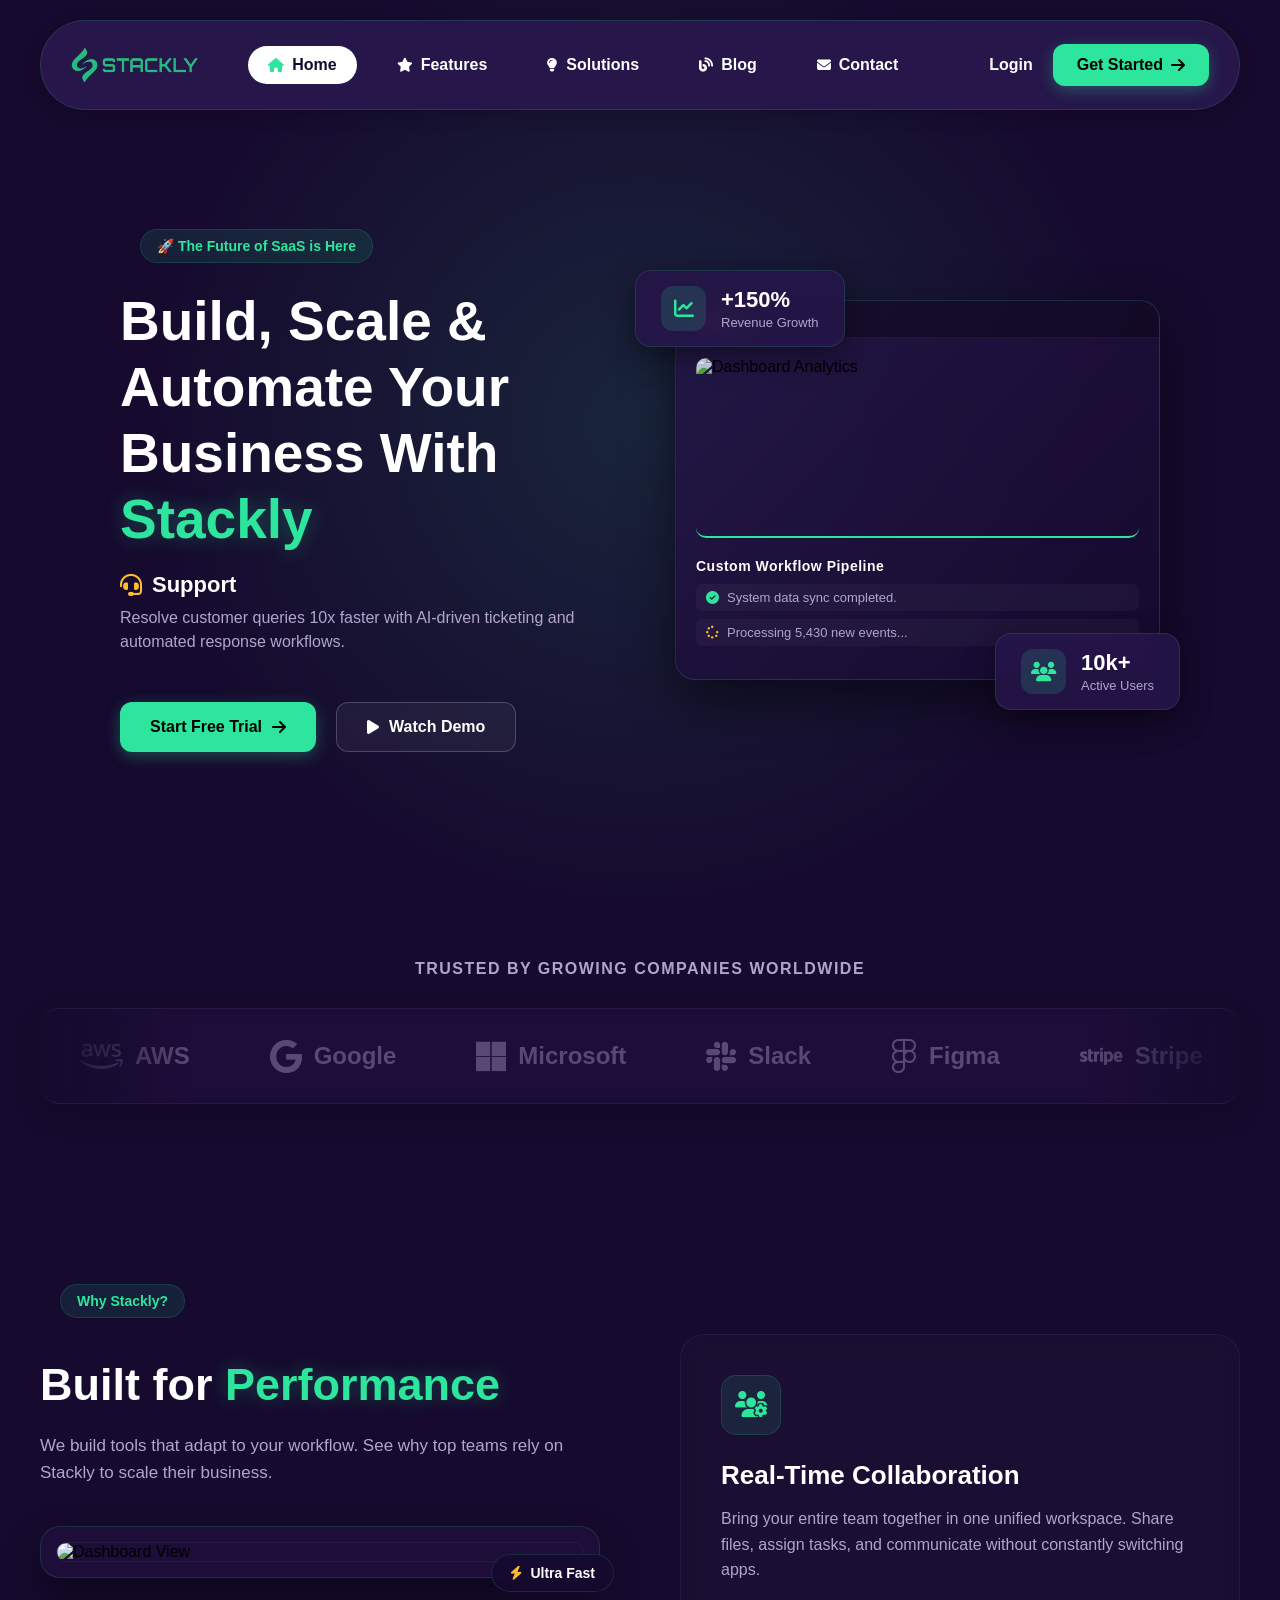
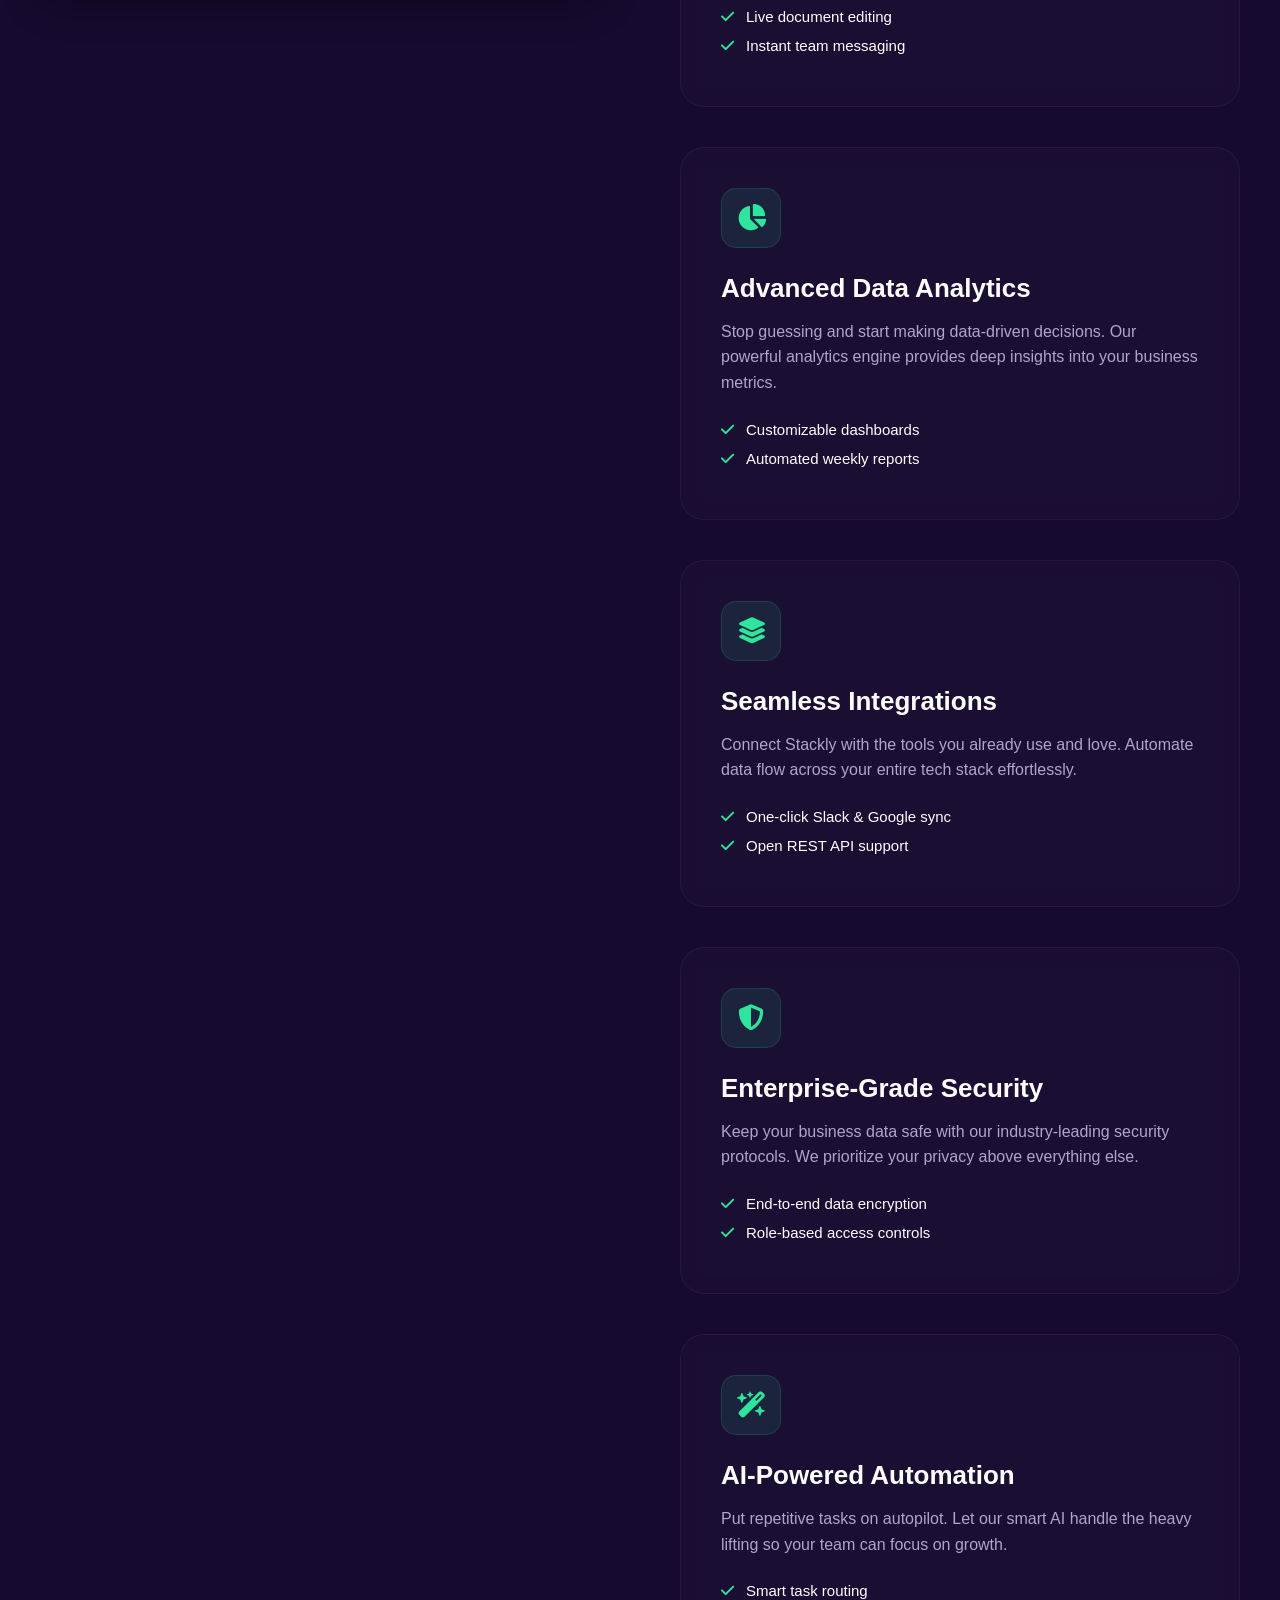
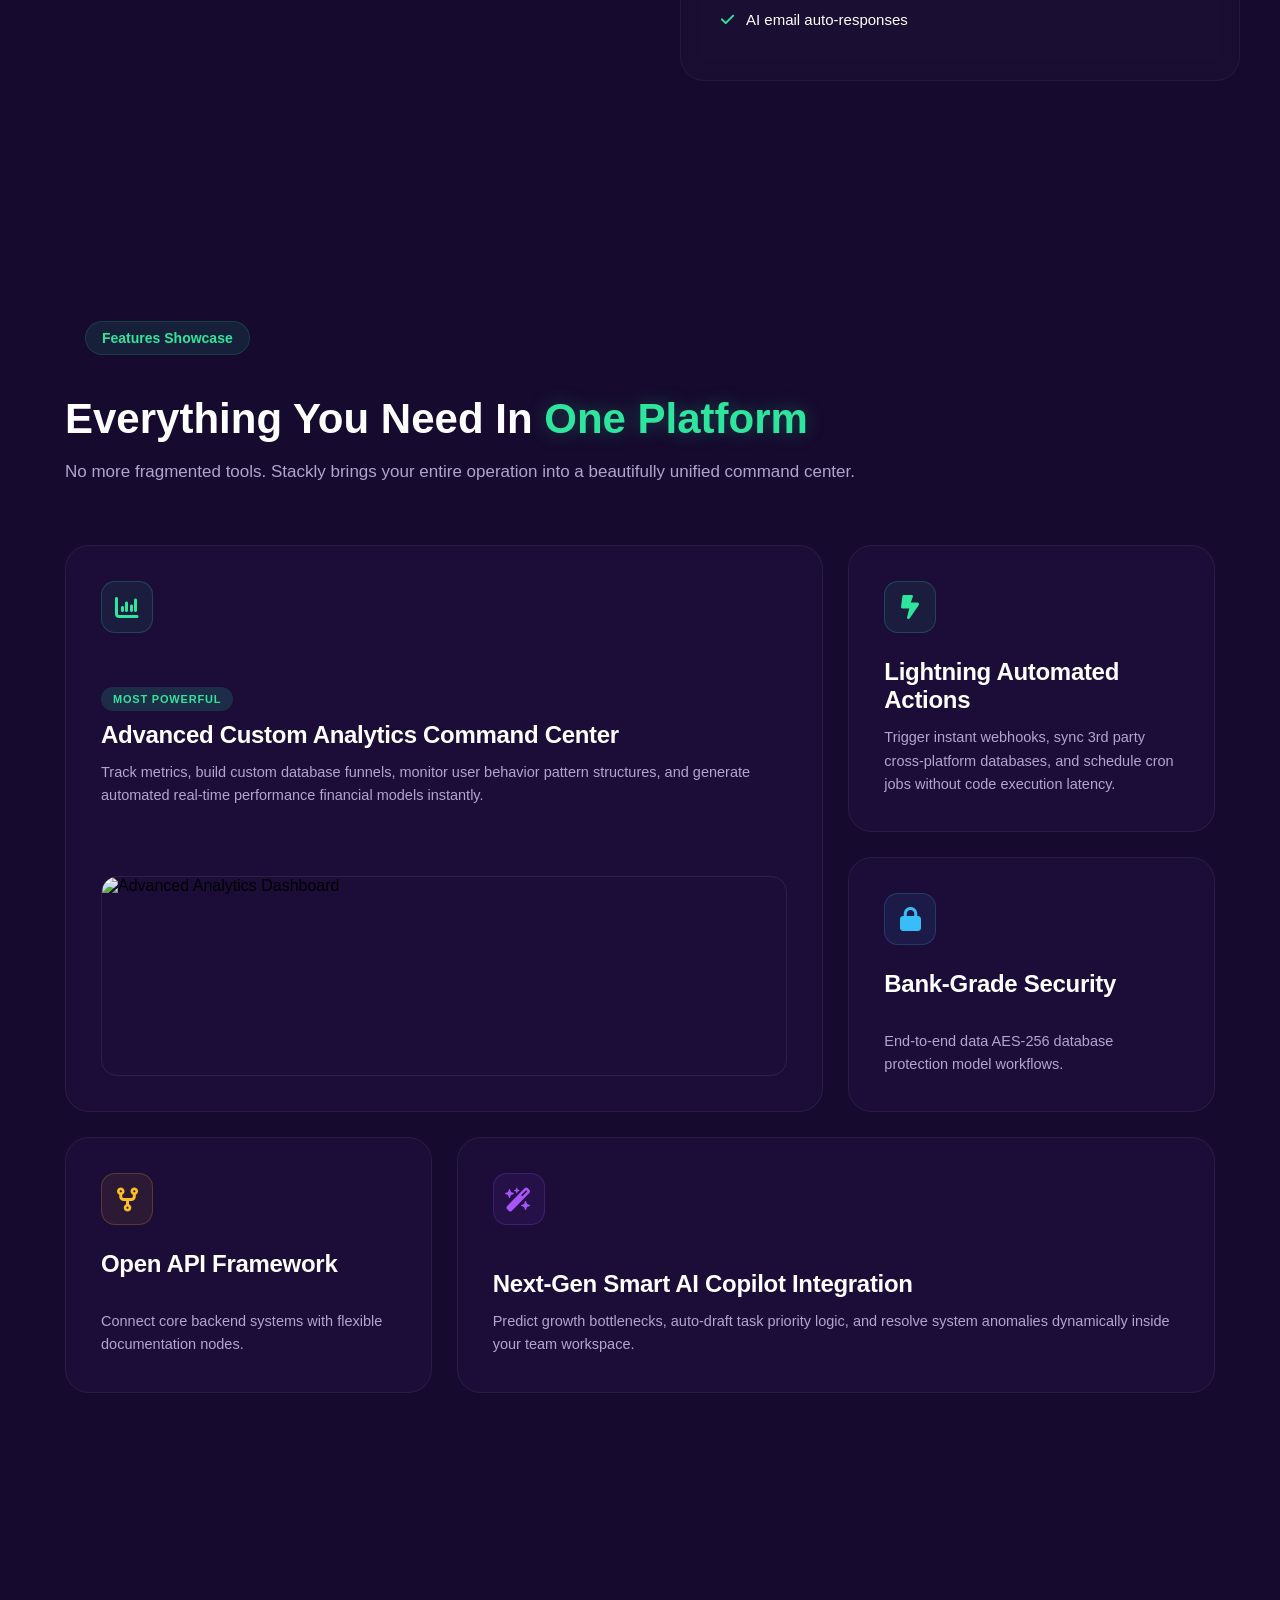
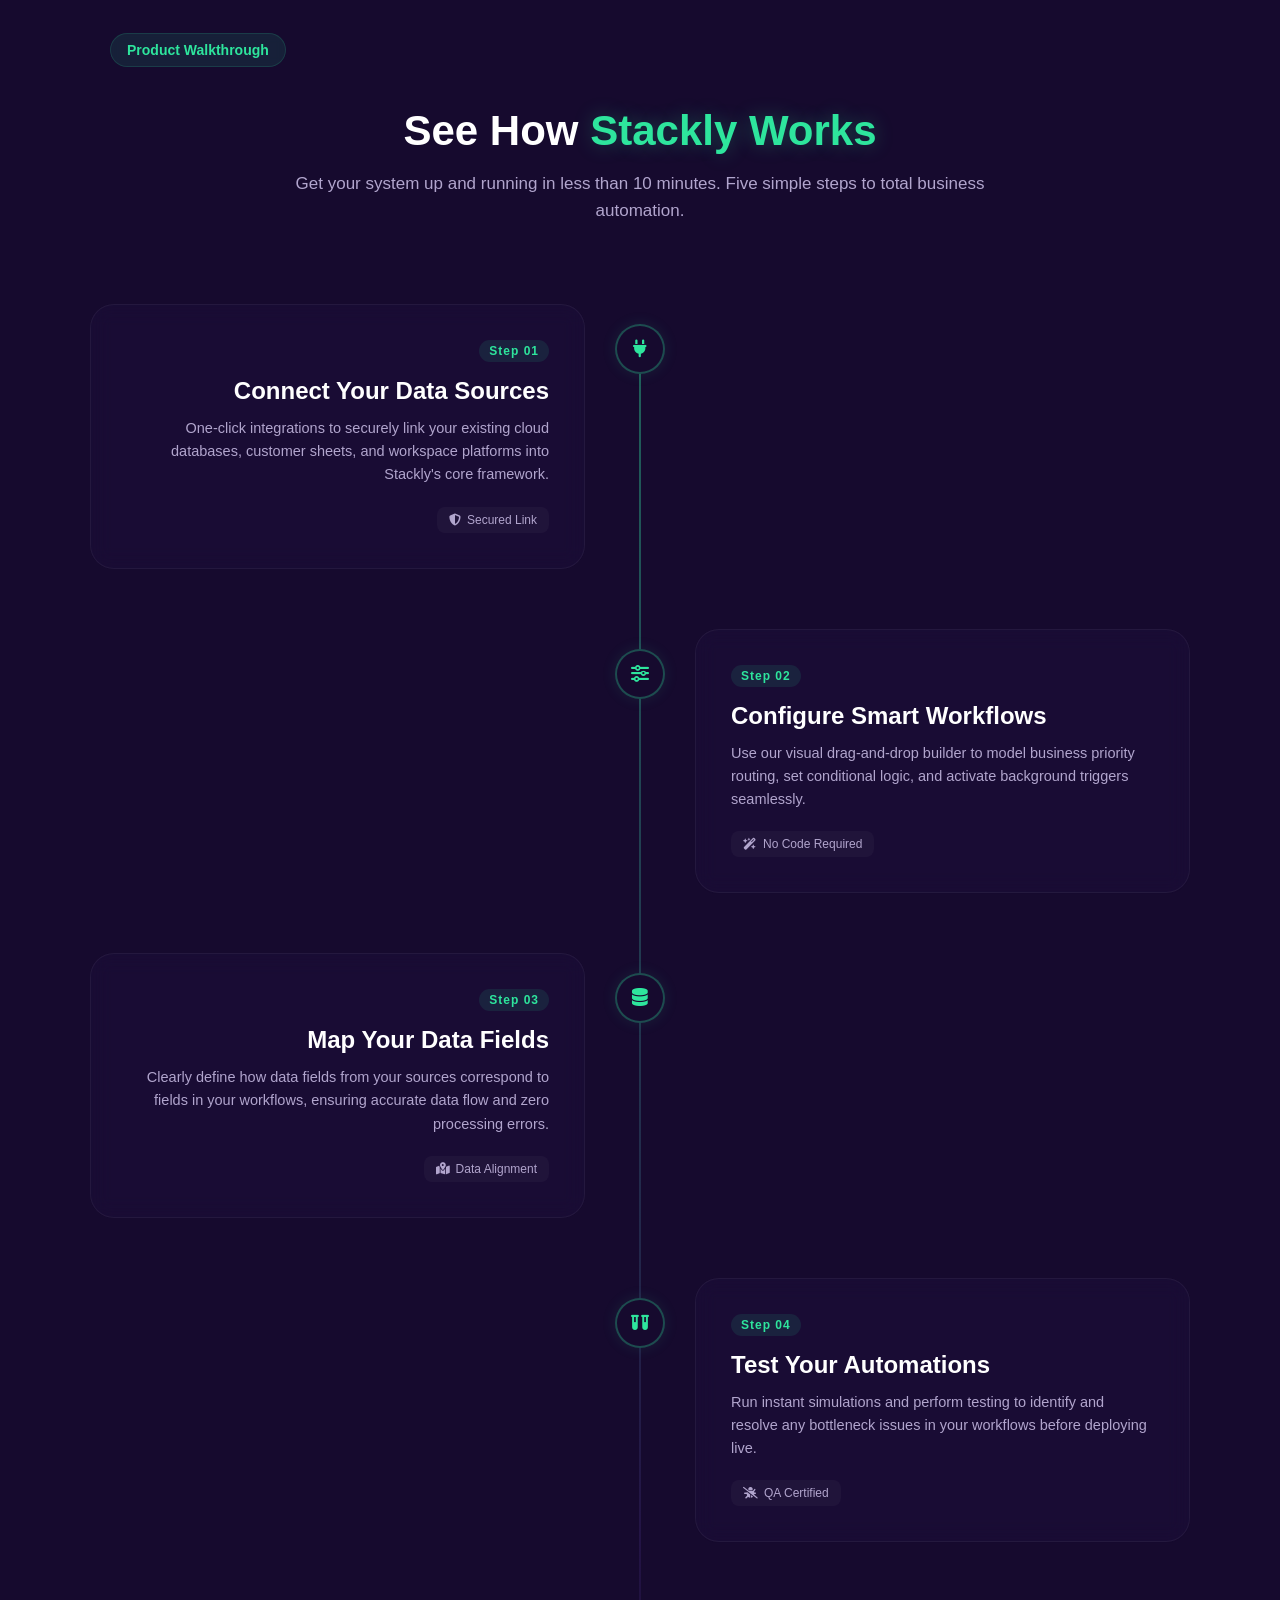
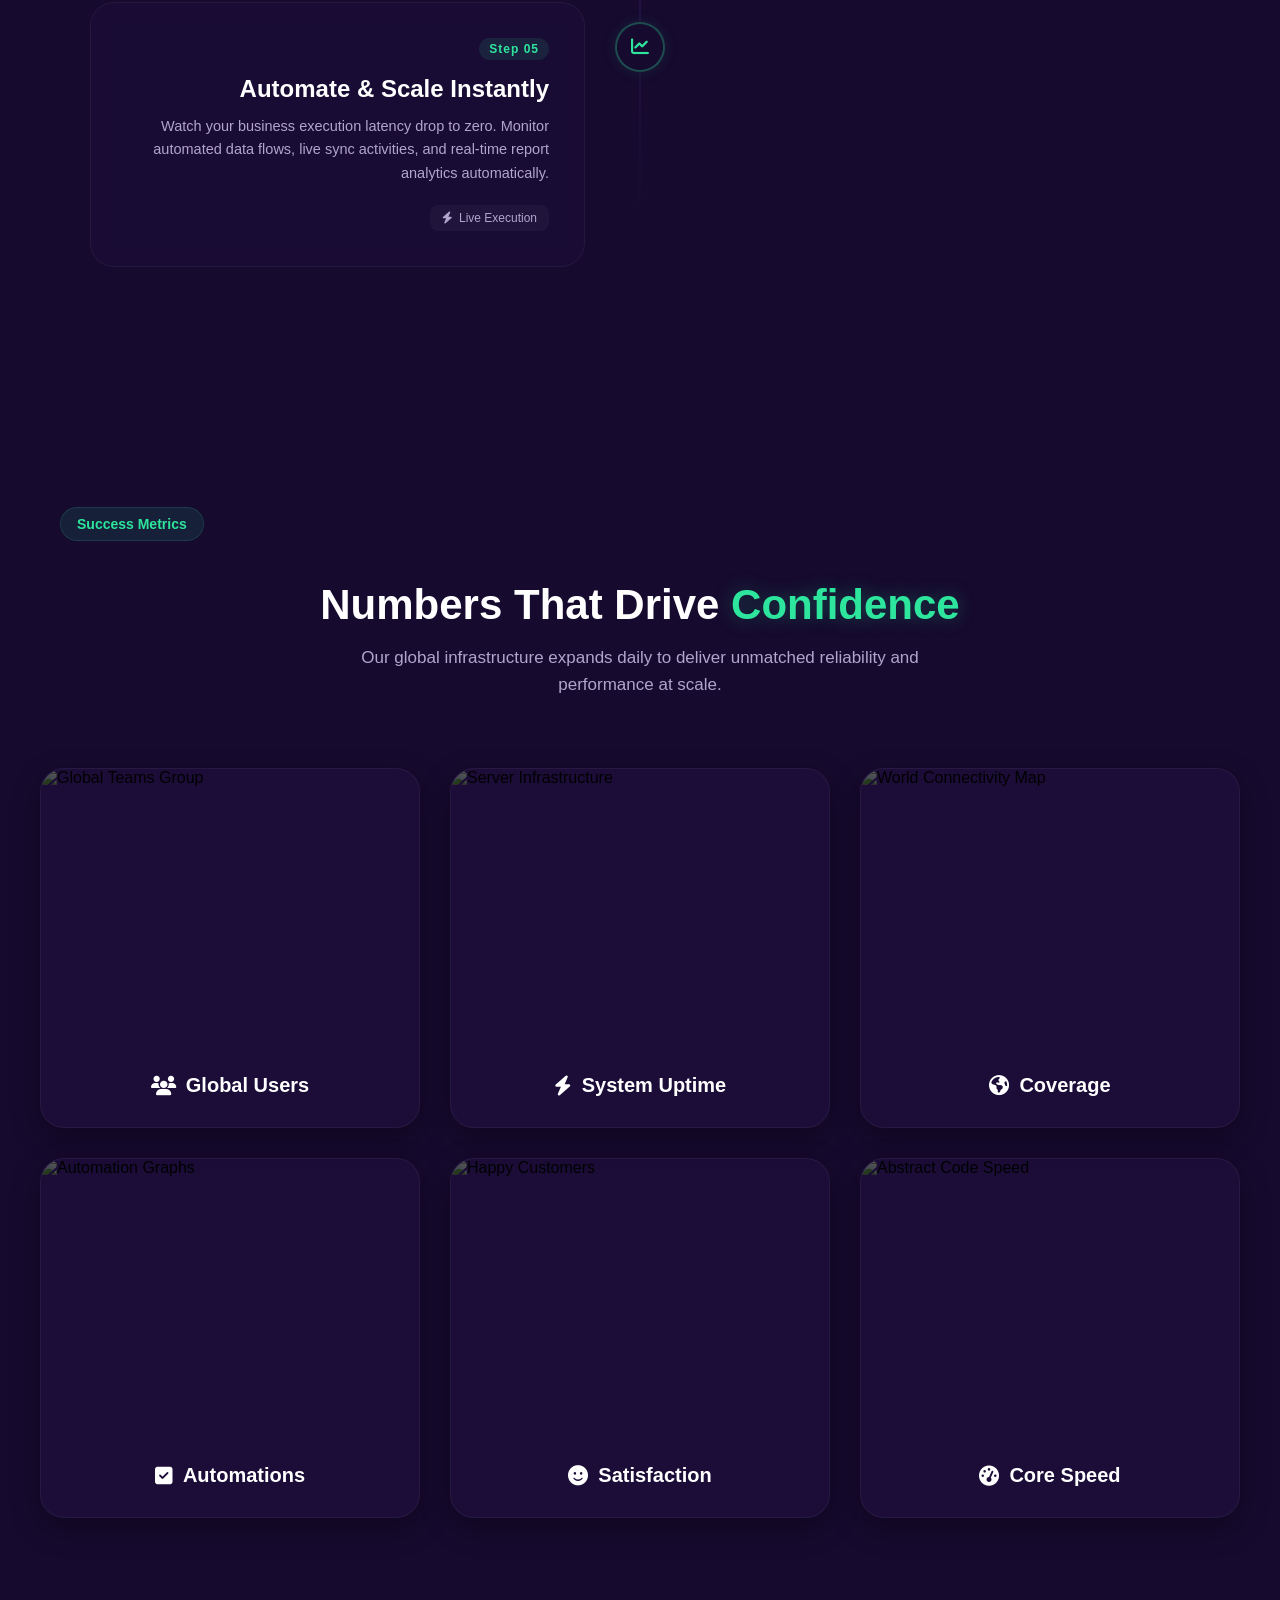
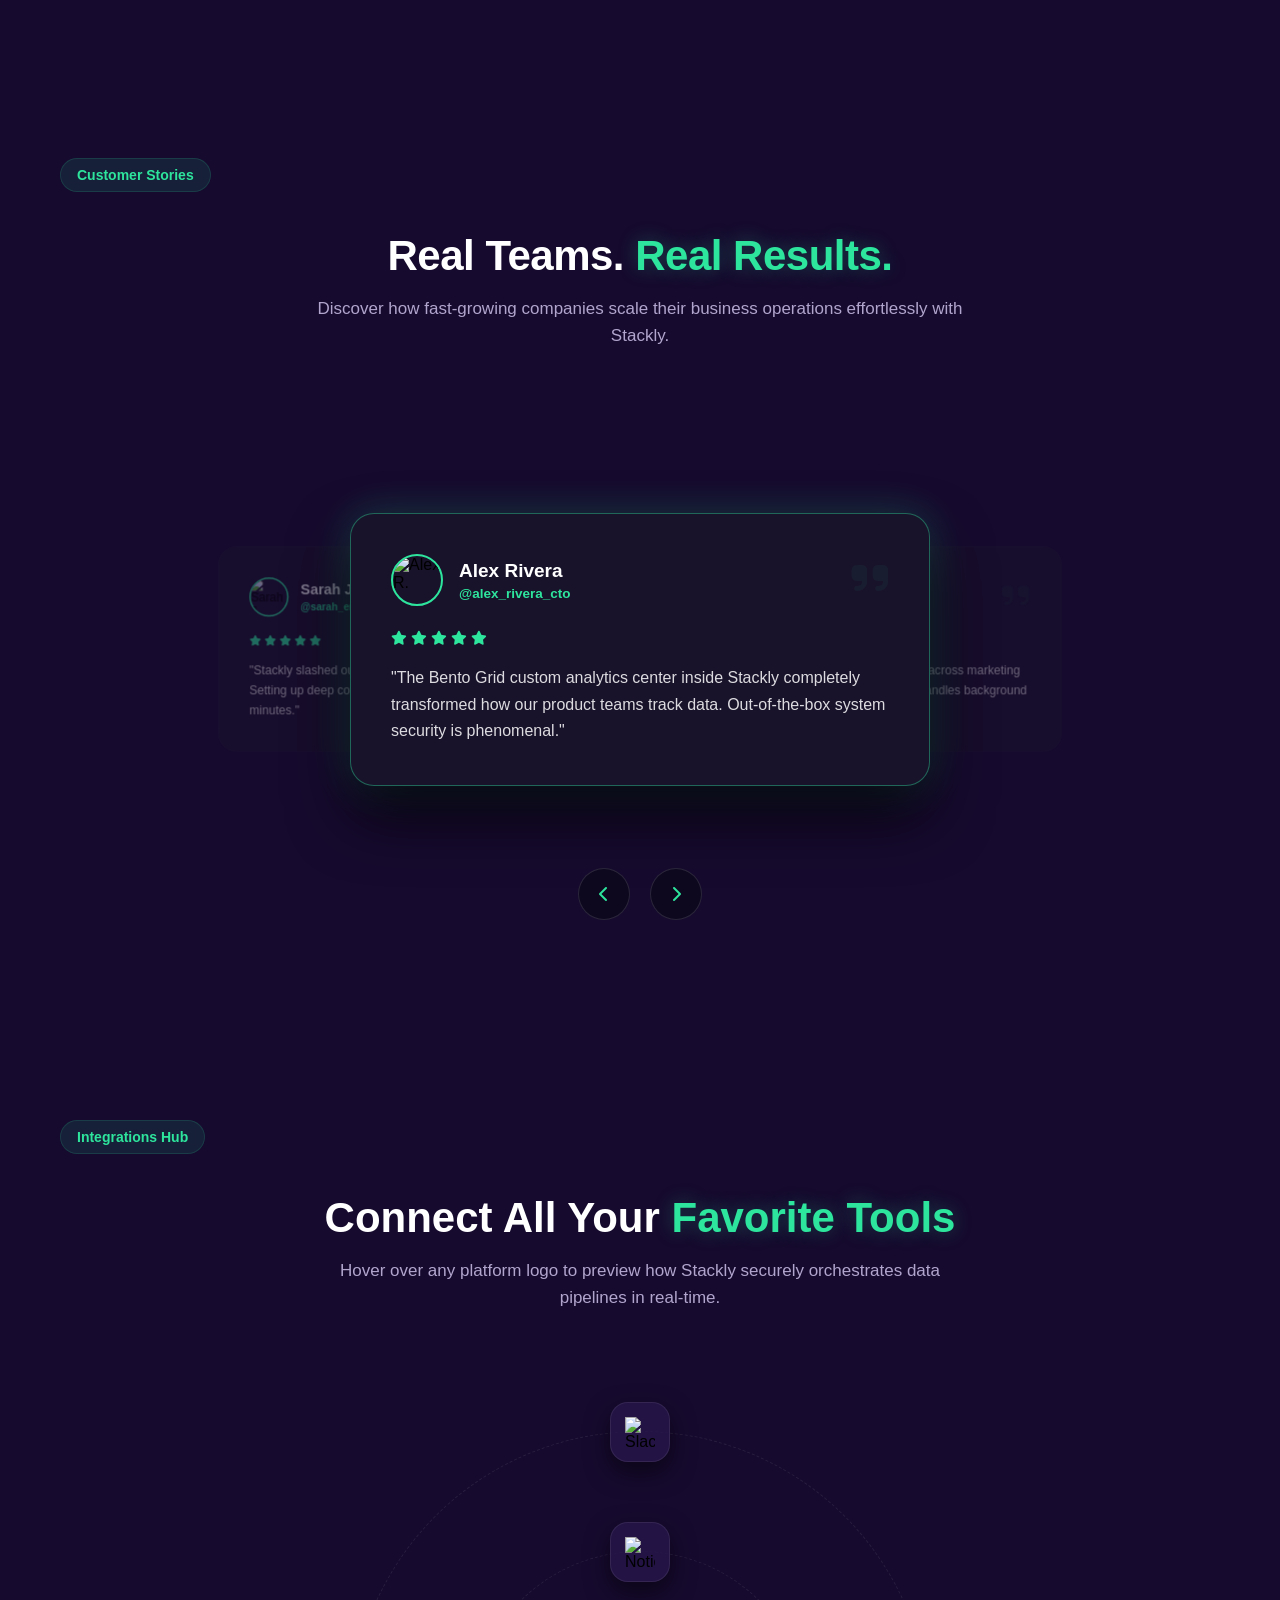
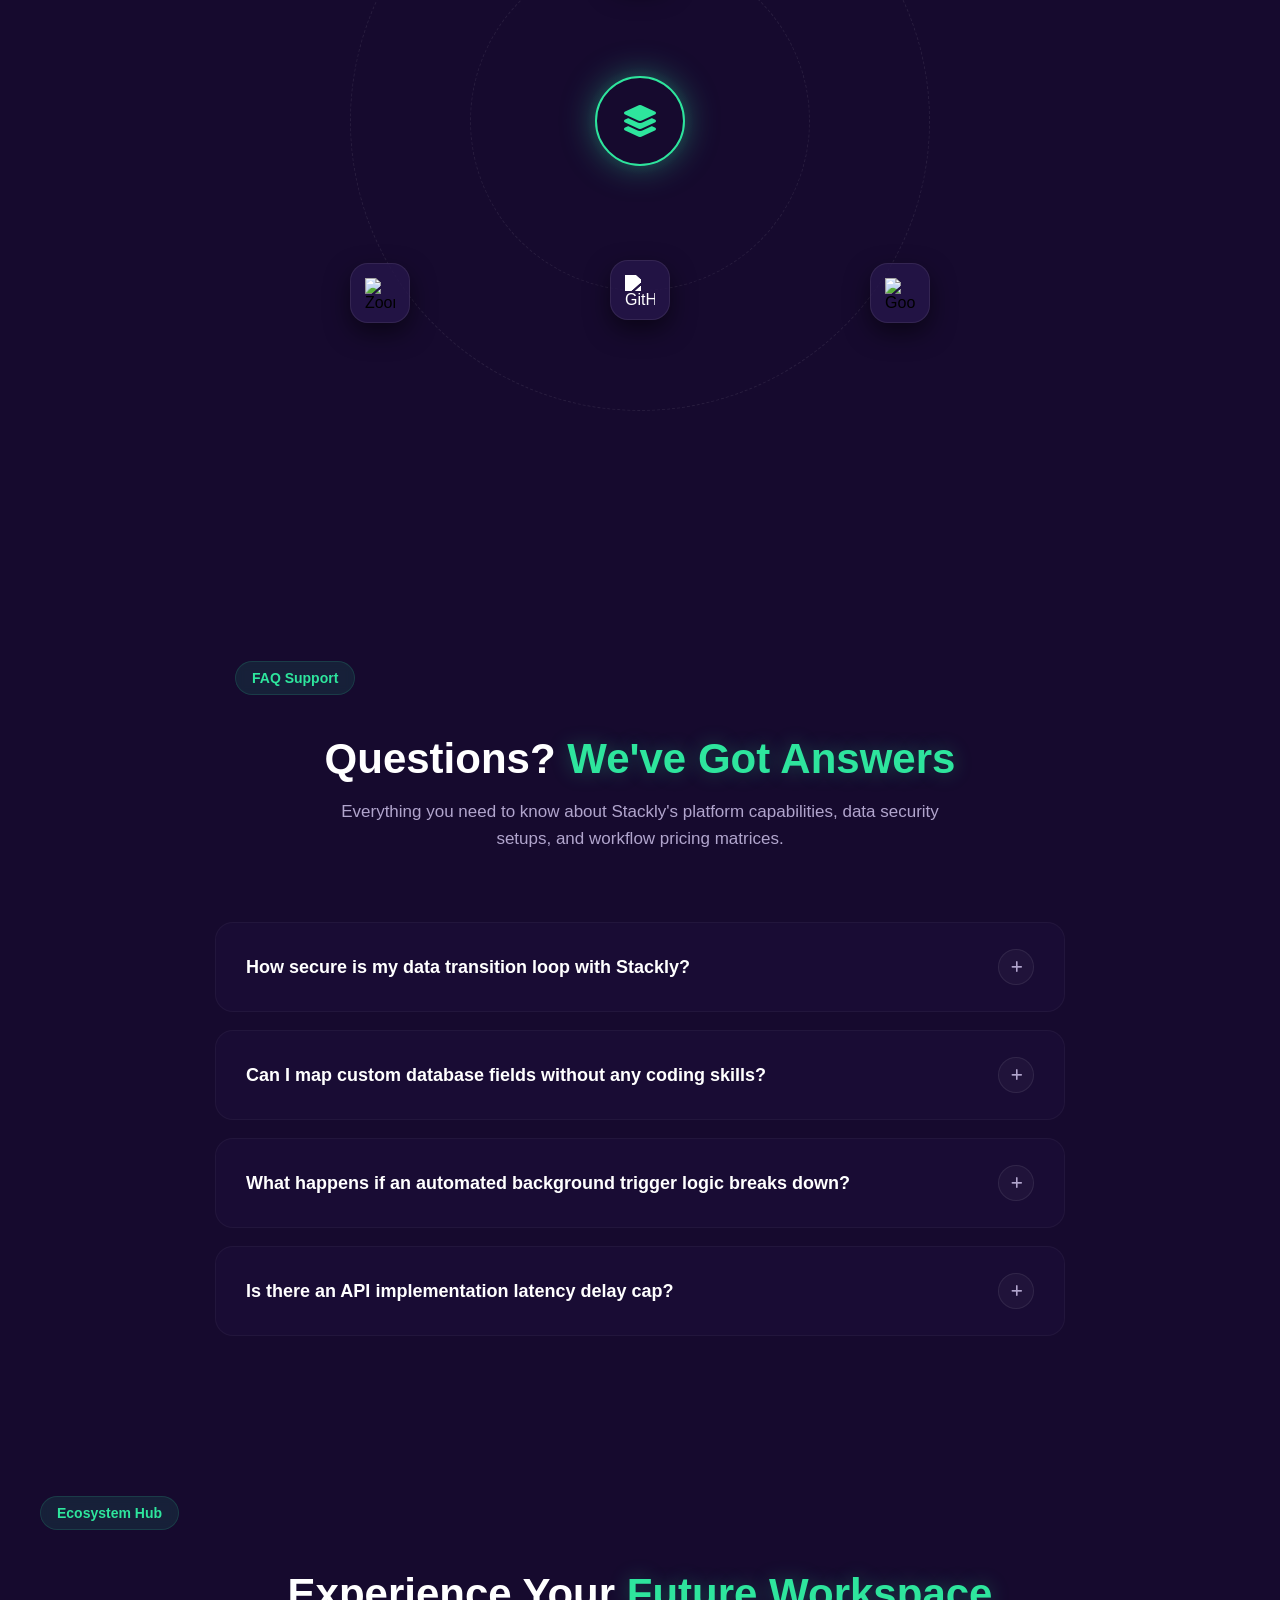
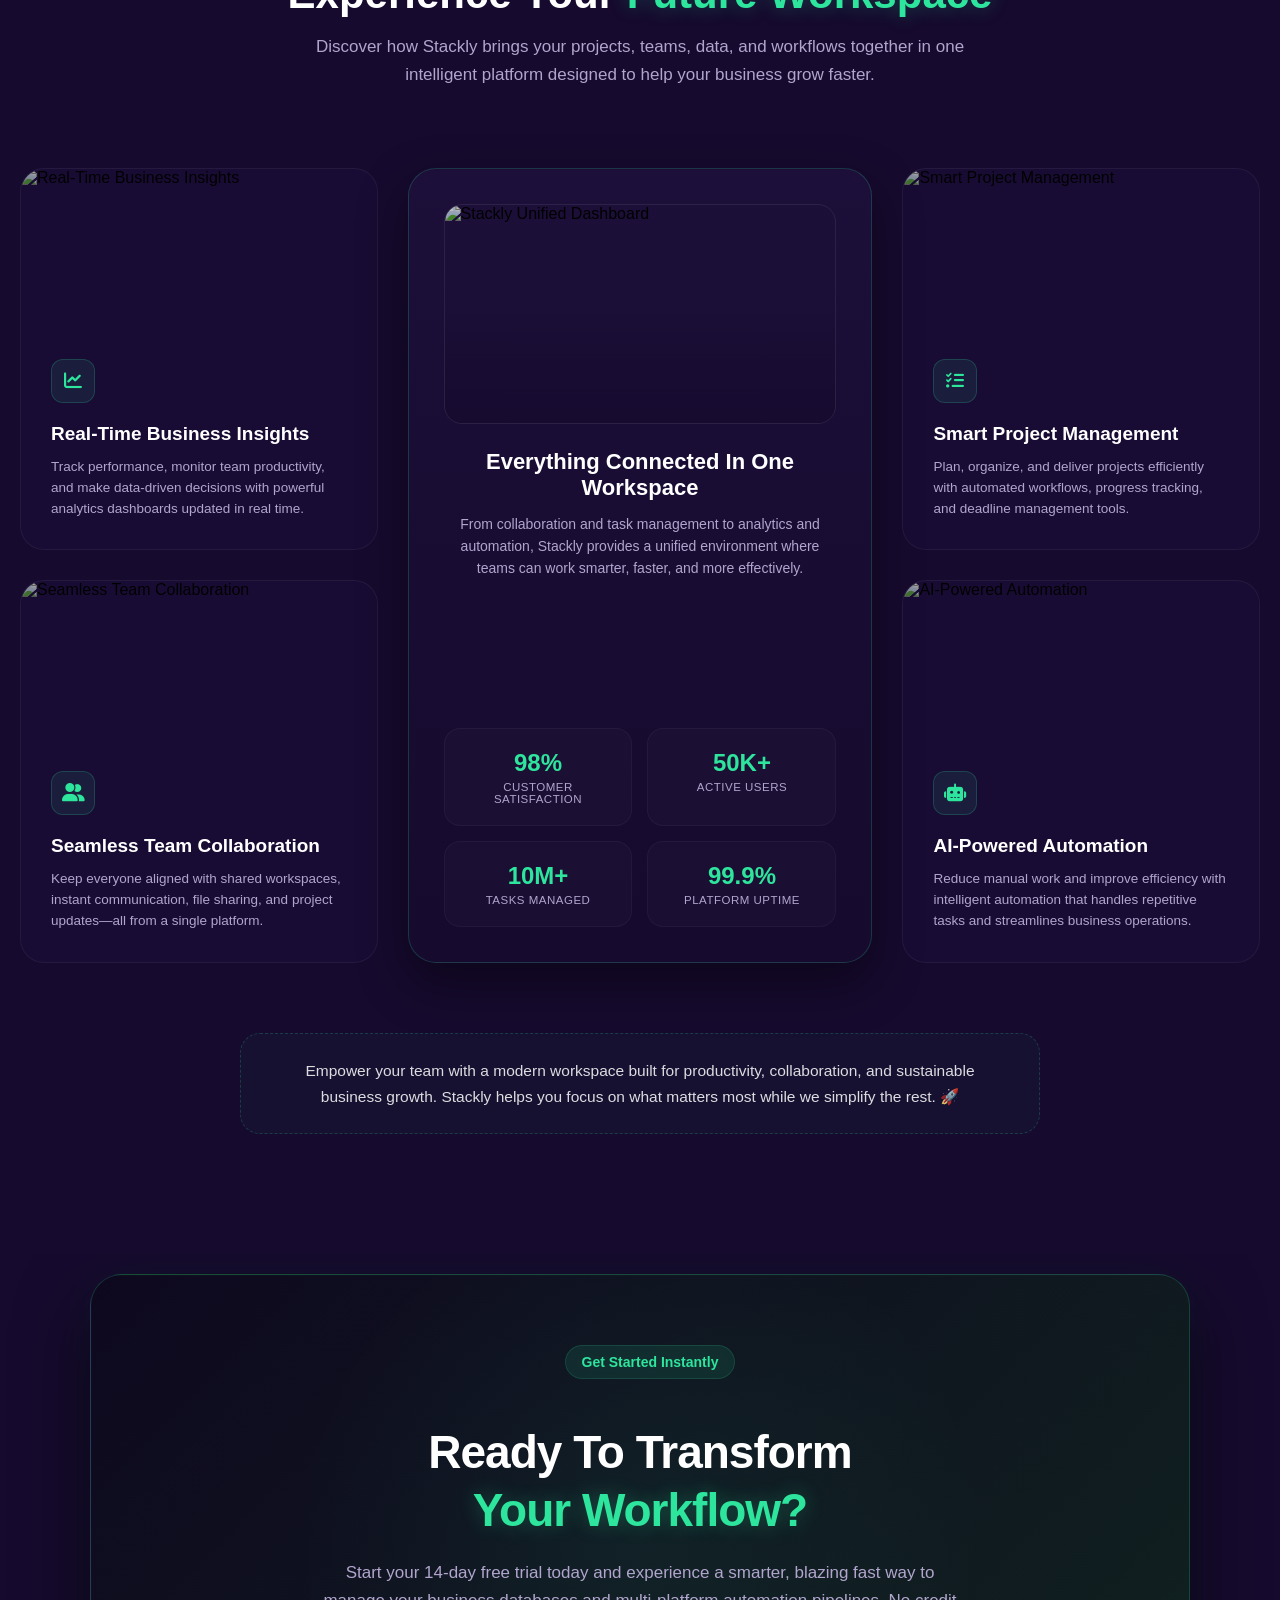
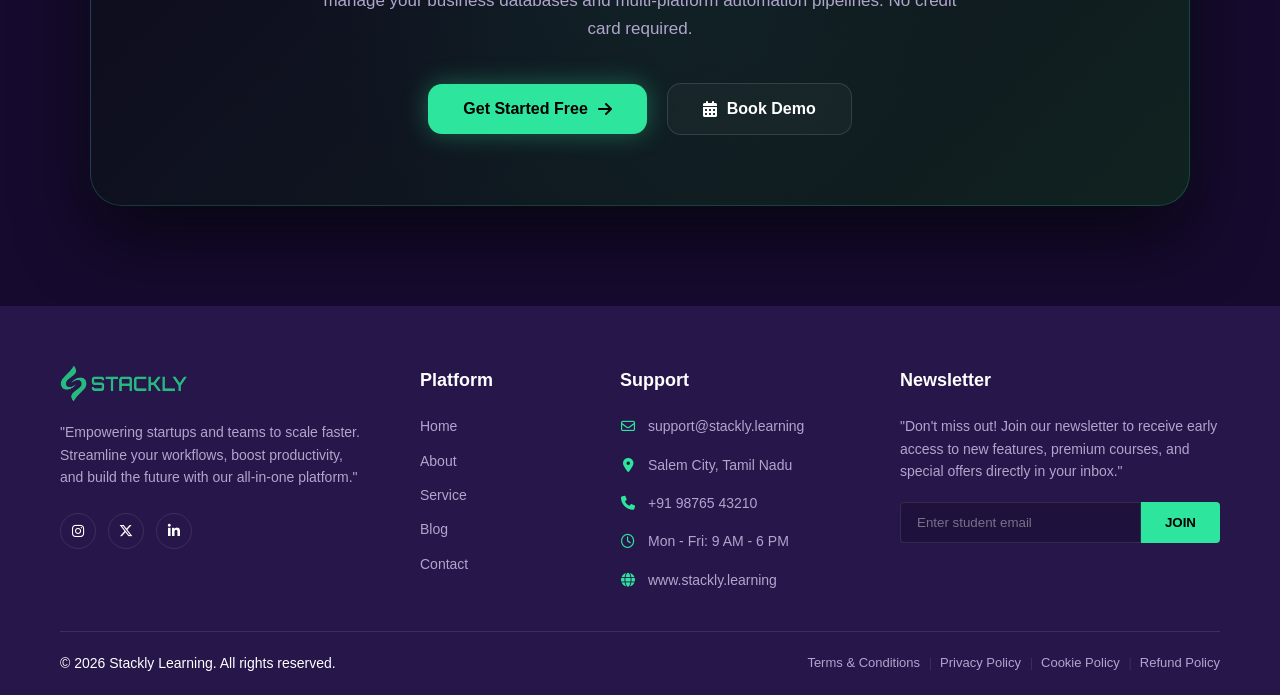
==== index.html @ 02195073 "saas" ====
<!DOCTYPE html>
<html lang="en">

<head>
    <meta charset="UTF-8">
    <meta name="viewport" content="width=device-width, initial-scale=1.0">
    <title>Stackly Navbar</title>
    <link rel="stylesheet" href="https://cdnjs.cloudflare.com/ajax/libs/font-awesome/6.4.0/css/all.min.css" />
    <link rel="stylesheet" href="https://cdnjs.cloudflare.com/ajax/libs/font-awesome/6.5.2/css/all.min.css" />
    <link rel="stylesheet" href="https://cdnjs.cloudflare.com/ajax/libs/aos/2.3.4/aos.css" />
    <link rel="stylesheet" href="style.css" />
    <link rel="stylesheet" href="common.css">
</head>

<body>

    <header class="navbar-wrapper" data-aos="fade-down" data-aos-duration="800">
        <nav class="navbar-container">

            <div class="nav-logo-section">
                <a href="index.html">
                    <img src="./asset/green1_logo.webp" alt="logo" class="logo"></a>
            </div>

            <ul class="nav-links" id="navLinks">
                <li class="mobile-close-btn" id="closeMobileMenu">
                    <i class="fa-solid fa-xmark"></i>
                </li>

                <li>
                    <a href="#" class="nav-item active" onclick="setActive(this)">
                        <i class="fa-solid fa-house"></i> Home
                    </a>
                </li>
                <li>
                    <a href="#" class="nav-item" onclick="setActive(this)">
                        <i class="fa-solid fa-star"></i> Features
                    </a>
                </li>
                <li>
                    <a href="#" class="nav-item" onclick="setActive(this)">
                        <i class="fa-solid fa-lightbulb"></i> Solutions
                    </a>
                </li>
                <li>
                    <a href="#" class="nav-item" onclick="setActive(this)">
                        <i class="fa-solid fa-blog"></i> Blog
                    </a>
                </li>
                <li>
                    <a href="#" class="nav-item" onclick="setActive(this)">
                        <i class="fa-solid fa-envelope"></i> Contact
                    </a>
                </li>

                <li class="nav-actions-mobile-wrapper">
                    <div class="nav-actions">
                        <button class="login-btn" onclick="window.location.href='login.html'">Login</button>
                        <button class="get-started-btn" onclick="window.location.href='createaccount.html'">Get Started
                            <i class="fa-solid fa-arrow-right"></i></button>
                    </div>
                </li>
            </ul>

            <div class="hamburger" id="hamburgerMenu">
                <i class="fa-solid fa-bars"></i>
            </div>

        </nav>
    </header>

    <section class="hero-section" id="hero">
        <div class="hero-bg-glow"></div>

        <div class="hero-container">
            <div class="hero-content" data-aos="fade-right" data-aos-duration="1000">
                <span class="badge">🚀 The Future of SaaS is Here</span>
                <h1 class="hero-title">
                    Build, Scale & Automate Your Business With <span class="highlight-text">Stackly</span>
                </h1>

                <div class="dynamic-features-wrapper">
                    <div class="dynamic-feature active">
                        <h3><i class="fa-solid fa-bullseye" style="color: #FF5F56;"></i> Marketing</h3>
                        <p>Automate your campaigns, reach more customers, and track ROI in real-time with our smart
                            tools.</p>
                    </div>
                    <div class="dynamic-feature">
                        <h3><i class="fa-solid fa-headset" style="color: #FFBD2E;"></i> Support</h3>
                        <p>Resolve customer queries 10x faster with AI-driven ticketing and automated response
                            workflows.</p>
                    </div>
                    <div class="dynamic-feature">
                        <h3><i class="fa-solid fa-chart-pie" style="color: #27C93F;"></i> Analytics</h3>
                        <p>Get deep insights into your business growth with customizable dashboards and detailed
                            reports.</p>
                    </div>
                </div>

                <div class="hero-buttons">
                    <button class="primary-btn">Start Free Trial <i class="fa-solid fa-arrow-right"></i></button>
                    <button class="secondary-btn"><i class="fa-solid fa-play"></i> Watch Demo</button>
                </div>
            </div>

            <div class="hero-visual" data-aos="fade-left" data-aos-duration="1200" data-aos-delay="200">

                <div class="dashboard-mockup">
                    <div class="mockup-header">
                        <span class="dot red"></span><span class="dot yellow"></span><span class="dot green"></span>
                    </div>
                    <div class="mockup-body">
                        <div class="mockup-image-container">
                            <img src="https://images.unsplash.com/photo-1551288049-bebda4e38f71?q=80&w=2070&auto=format&fit=crop"
                                alt="Dashboard Analytics">
                        </div>

                        <div class="mockup-details">
                            <div class="detail-title">Custom Workflow Pipeline</div>

                            <div class="mockup-data">
                                <p><i class="fa-solid fa-check-circle" style="color: #2EE59D;"></i> System data sync
                                    completed.</p>
                                <p><i class="fa-solid fa-spinner fa-spin" style="color: #FFBD2E;"></i> Processing 5,430
                                    new events...</p>
                                <!-- <p><i class="fa-solid fa-arrow-trend-up" style="color: #2EE59D;"></i> Conversion rate up by 12%.</p> -->
                            </div>
                        </div>
                    </div>
                </div>

                <div class="floating-card card-top-left floating-anim-1">
                    <i class="fa-solid fa-chart-line card-icon"></i>
                    <div class="card-text">
                        <h4>+150%</h4>
                        <p>Revenue Growth</p>
                    </div>
                </div>

                <div class="floating-card card-bottom-right floating-anim-2">
                    <i class="fa-solid fa-users card-icon"></i>
                    <div class="card-text">
                        <h4>10k+</h4>
                        <p>Active Users</p>
                    </div>
                </div>

            </div>
        </div>
    </section>

    <section class="brands-section" data-aos="fade-up" data-aos-duration="1000">
        <div class="brands-container">
            <p class="brands-title">Trusted By Growing Companies Worldwide</p>

            <div class="brands-marquee-strip">
                <div class="marquee-track">

                    <div class="logo-item"><i class="fa-brands fa-aws"></i> AWS</div>
                    <div class="logo-item"><i class="fa-brands fa-google"></i> Google</div>
                    <div class="logo-item"><i class="fa-brands fa-microsoft"></i> Microsoft</div>
                    <div class="logo-item"><i class="fa-brands fa-slack"></i> Slack</div>
                    <div class="logo-item"><i class="fa-brands fa-figma"></i> Figma</div>
                    <div class="logo-item"><i class="fa-brands fa-stripe"></i> Stripe</div>

                    <div class="logo-item"><i class="fa-brands fa-aws"></i> AWS</div>
                    <div class="logo-item"><i class="fa-brands fa-google"></i> Google</div>
                    <div class="logo-item"><i class="fa-brands fa-microsoft"></i> Microsoft</div>
                    <div class="logo-item"><i class="fa-brands fa-slack"></i> Slack</div>
                    <div class="logo-item"><i class="fa-brands fa-figma"></i> Figma</div>
                    <div class="logo-item"><i class="fa-brands fa-stripe"></i> Stripe</div>

                </div>
            </div>
        </div>
    </section>

    <section class="sticky-features-section" id="why-choose">
        <div class="sticky-container">

            <div class="sticky-left">
                <div class="sticky-content-wrapper">
                    <span class="badge">Why Stackly?</span>
                    <h2 class="section-title">Built for <span class="highlight-text">Performance</span></h2>
                    <p class="section-subtitle">We build tools that adapt to your workflow. See why top teams rely on
                        Stackly to scale their business.</p>

                    <div class="sticky-visual" data-aos="fade-up" data-aos-duration="1000">
                        <div class="glass-mockup">
                            <img src="https://images.unsplash.com/photo-1551288049-bebda4e38f71?q=80&w=2070&auto=format&fit=crop"
                                alt="Dashboard View">
                            <div class="floating-badge bottom-right">
                                <i class="fa-solid fa-bolt" style="color: #FFBD2E;"></i> Ultra Fast
                            </div>
                        </div>
                    </div>
                </div>
            </div>

            <div class="scrolling-right">

                <div class="feature-scroll-card" data-aos="fade-up" data-aos-duration="800">
                    <div class="feature-icon"><i class="fa-solid fa-users-gear"></i></div>
                    <h3>Real-Time Collaboration</h3>
                    <p>Bring your entire team together in one unified workspace. Share files, assign tasks, and
                        communicate without constantly switching apps.</p>
                    <ul class="feature-list">
                        <li><i class="fa-solid fa-check" style="color: var(--primary-green);"></i> Live document editing
                        </li>
                        <li><i class="fa-solid fa-check" style="color: var(--primary-green);"></i> Instant team
                            messaging</li>
                    </ul>
                </div>

                <div class="feature-scroll-card" data-aos="fade-up" data-aos-duration="800">
                    <div class="feature-icon"><i class="fa-solid fa-chart-pie"></i></div>
                    <h3>Advanced Data Analytics</h3>
                    <p>Stop guessing and start making data-driven decisions. Our powerful analytics engine provides deep
                        insights into your business metrics.</p>
                    <ul class="feature-list">
                        <li><i class="fa-solid fa-check" style="color: var(--primary-green);"></i> Customizable
                            dashboards</li>
                        <li><i class="fa-solid fa-check" style="color: var(--primary-green);"></i> Automated weekly
                            reports</li>
                    </ul>
                </div>

                <div class="feature-scroll-card" data-aos="fade-up" data-aos-duration="800">
                    <div class="feature-icon"><i class="fa-solid fa-layer-group"></i></div>
                    <h3>Seamless Integrations</h3>
                    <p>Connect Stackly with the tools you already use and love. Automate data flow across your entire
                        tech stack effortlessly.</p>
                    <ul class="feature-list">
                        <li><i class="fa-solid fa-check" style="color: var(--primary-green);"></i> One-click Slack &
                            Google sync</li>
                        <li><i class="fa-solid fa-check" style="color: var(--primary-green);"></i> Open REST API support
                        </li>
                    </ul>
                </div>

                <div class="feature-scroll-card" data-aos="fade-up" data-aos-duration="800">
                    <div class="feature-icon"><i class="fa-solid fa-shield-halved"></i></div>
                    <h3>Enterprise-Grade Security</h3>
                    <p>Keep your business data safe with our industry-leading security protocols. We prioritize your
                        privacy above everything else.</p>
                    <ul class="feature-list">
                        <li><i class="fa-solid fa-check" style="color: var(--primary-green);"></i> End-to-end data
                            encryption</li>
                        <li><i class="fa-solid fa-check" style="color: var(--primary-green);"></i> Role-based access
                            controls</li>
                    </ul>
                </div>

                <div class="feature-scroll-card" data-aos="fade-up" data-aos-duration="800">
                    <div class="feature-icon"><i class="fa-solid fa-wand-magic-sparkles"></i></div>
                    <h3>AI-Powered Automation</h3>
                    <p>Put repetitive tasks on autopilot. Let our smart AI handle the heavy lifting so your team can
                        focus on growth.</p>
                    <ul class="feature-list">
                        <li><i class="fa-solid fa-check" style="color: var(--primary-green);"></i> Smart task routing
                        </li>
                        <li><i class="fa-solid fa-check" style="color: var(--primary-green);"></i> AI email
                            auto-responses</li>
                    </ul>
                </div>

            </div>

        </div>
    </section>


    <section class="features-showcase-section" id="features">
        <div class="bento-container">

            <div class="section-header" data-aos="fade-up" data-aos-duration="800">
                <span class="badge">Features Showcase</span>
                <h2 class="section-title">Everything You Need In <span class="highlight-text">One Platform</span></h2>
                <p class="section-subtitle">No more fragmented tools. Stackly brings your entire operation into a
                    beautifully unified command center.</p>
            </div>

            <div class="bento-grid">

                <div class="bento-card bento-large-featured" data-aos="fade-right" data-aos-duration="1000">
                    <div class="bento-glow-glow"></div>
                    <div class="bento-card-content">
                        <div class="bento-icon"><i class="fa-solid fa-chart-column"></i></div>
                        <div class="bento-text-group">
                            <span class="bento-tag text-green">Most Powerful</span>
                            <h3>Advanced Custom Analytics Command Center</h3>
                            <p>Track metrics, build custom database funnels, monitor user behavior pattern structures,
                                and generate automated real-time performance financial models instantly.</p>
                        </div>
                        <div class="bento-visual-mini">
                            <img src="https://images.unsplash.com/photo-1551288049-bebda4e38f71?q=80&w=2070&auto=format&fit=crop"
                                alt="Advanced Analytics Dashboard">
                        </div>
                    </div>
                </div>

                <div class="bento-card bento-medium" data-aos="fade-left" data-aos-duration="1000">
                    <div class="bento-glow-glow"></div>
                    <div class="bento-card-content">
                        <div class="bento-icon"><i class="fa-solid fa-bolt-lightning"></i></div>
                        <div class="bento-text-group">
                            <h3>Lightning Automated Actions</h3>
                            <p>Trigger instant webhooks, sync 3rd party cross-platform databases, and schedule cron jobs
                                without code execution latency.</p>
                        </div>
                    </div>
                </div>

                <div class="bento-card bento-small" data-aos="fade-up" data-aos-duration="800" data-aos-delay="100">
                    <div class="bento-glow-glow"></div>
                    <div class="bento-card-content">
                        <div class="bento-icon icon-blue"><i class="fa-solid fa-lock"></i></div>
                        <h3>Bank-Grade Security</h3>
                        <p>End-to-end data AES-256 database protection model workflows.</p>
                    </div>
                </div>

                <div class="bento-card bento-small" data-aos="fade-up" data-aos-duration="800" data-aos-delay="200">
                    <div class="bento-glow-glow"></div>
                    <div class="bento-card-content">
                        <div class="bento-icon icon-yellow"><i class="fa-solid fa-code-fork"></i></div>
                        <h3>Open API Framework</h3>
                        <p>Connect core backend systems with flexible documentation nodes.</p>
                    </div>
                </div>

                <div class="bento-card bento-medium-wide" data-aos="fade-up" data-aos-duration="1000"
                    data-aos-delay="300">
                    <div class="bento-glow-glow"></div>
                    <div class="bento-card-content">
                        <div class="bento-icon icon-purple"><i class="fa-solid fa-wand-magic-sparkles"></i></div>
                        <div class="bento-text-group">
                            <h3>Next-Gen Smart AI Copilot Integration</h3>
                            <p>Predict growth bottlenecks, auto-draft task priority logic, and resolve system anomalies
                                dynamically inside your team workspace.</p>
                        </div>
                    </div>
                </div>

            </div>
        </div>
    </section>



    <section class="walkthrough-section" id="walkthrough">
        <div class="walkthrough-container">

            <div class="section-header" data-aos="fade-up" data-aos-duration="800">
                <span class="badge">Product Walkthrough</span>
                <h2 class="section-title">See How <span class="highlight-text">Stackly Works</span></h2>
                <p class="section-subtitle">Get your system up and running in less than 10 minutes. Five simple steps to
                    total business automation.</p>
            </div>

            <div class="timeline-wrapper">
                <div class="timeline-line"></div>

                <div class="timeline-item" data-aos="fade-up" data-aos-duration="1000">
                    <div class="timeline-dot"><i class="fa-solid fa-plug"></i></div>
                    <div class="timeline-content left">
                        <span class="step-number">Step 01</span>
                        <h3>Connect Your Data Sources</h3>
                        <p>One-click integrations to securely link your existing cloud databases, customer sheets, and
                            workspace platforms into Stackly's core framework.</p>
                        <div class="step-badge"><i class="fa-solid fa-shield-halved"></i> Secured Link</div>
                    </div>
                </div>

                <div class="timeline-item" data-aos="fade-up" data-aos-duration="1000">
                    <div class="timeline-dot"><i class="fa-solid fa-sliders"></i></div>
                    <div class="timeline-content right">
                        <span class="step-number">Step 02</span>
                        <h3>Configure Smart Workflows</h3>
                        <p>Use our visual drag-and-drop builder to model business priority routing, set conditional
                            logic, and activate background triggers seamlessly.</p>
                        <div class="step-badge"><i class="fa-solid fa-wand-magic-sparkles"></i> No Code Required</div>
                    </div>
                </div>

                <div class="timeline-item" data-aos="fade-up" data-aos-duration="1000">
                    <div class="timeline-dot"><i class="fa-solid fa-database"></i></div>
                    <div class="timeline-content left">
                        <span class="step-number">Step 03</span>
                        <h3>Map Your Data Fields</h3>
                        <p>Clearly define how data fields from your sources correspond to fields in your workflows,
                            ensuring accurate data flow and zero processing errors.</p>
                        <div class="step-badge"><i class="fa-solid fa-map-location-dot"></i> Data Alignment</div>
                    </div>
                </div>

                <div class="timeline-item" data-aos="fade-up" data-aos-duration="1000">
                    <div class="timeline-dot"><i class="fa-solid fa-vials"></i></div>
                    <div class="timeline-content right">
                        <span class="step-number">Step 04</span>
                        <h3>Test Your Automations</h3>
                        <p>Run instant simulations and perform testing to identify and resolve any bottleneck issues in
                            your workflows before deploying live.</p>
                        <div class="step-badge"><i class="fa-solid fa-bug-slash"></i> QA Certified</div>
                    </div>
                </div>

                <div class="timeline-item" data-aos="fade-up" data-aos-duration="1000">
                    <div class="timeline-dot"><i class="fa-solid fa-chart-line"></i></div>
                    <div class="timeline-content left">
                        <span class="step-number">Step 05</span>
                        <h3>Automate & Scale Instantly</h3>
                        <p>Watch your business execution latency drop to zero. Monitor automated data flows, live sync
                            activities, and real-time report analytics automatically.</p>
                        <div class="step-badge"><i class="fa-solid fa-bolt"></i> Live Execution</div>
                    </div>
                </div>

            </div>
        </div>
    </section>



    <section class="metrics-section" id="metrics">
        <div class="metrics-container">

            <div class="section-header" data-aos="fade-up" data-aos-duration="800">
                <span class="badge">Success Metrics</span>
                <h2 class="section-title">Numbers That Drive <span class="highlight-text">Confidence</span></h2>
                <p class="section-subtitle">Our global infrastructure expands daily to deliver unmatched reliability and
                    performance at scale.</p>
            </div>

            <div class="metrics-grid">

                <div class="metric-card" data-aos="fade-up" data-aos-duration="1000" data-aos-delay="100">
                    <div class="metric-cover-image">
                        <img src="https://images.unsplash.com/photo-1522071820081-009f0129c71c?q=80&w=2070&auto=format&fit=crop"
                            alt="Global Teams Group">
                        <div class="image-overlay-title"><i class="fa-solid fa-users"></i> Global Users</div>
                    </div>
                    <div class="metric-hover-content">
                        <div class="metric-icon"><i class="fa-solid fa-users"></i></div>
                        <div class="metric-number-wrapper">
                            <span class="counter" data-target="50">0</span><span class="suffix">K+</span>
                        </div>
                        <h3>Active Global Users</h3>
                        <p>Teams relying on Stackly every single day to scale operations.</p>
                    </div>
                </div>

                <div class="metric-card card-highlighted" data-aos="fade-up" data-aos-duration="1000"
                    data-aos-delay="200">
                    <div class="metric-cover-image">
                        <img src="https://images.unsplash.com/photo-1451187580459-43490279c0fa?q=80&w=2072&auto=format&fit=crop"
                            alt="Server Infrastructure">
                        <div class="image-overlay-title"><i class="fa-solid fa-bolt"></i> System Uptime</div>
                    </div>
                    <div class="metric-hover-content">
                        <div class="circular-progress-box">
                            <svg class="progress-ring" width="80" height="80">
                                <circle class="progress-ring-bg" cx="40" cy="40" r="34" />
                                <circle class="progress-ring-circle" cx="40" cy="40" r="34" />
                            </svg>
                            <div class="circular-inner-text"><i class="fa-solid fa-bolt"></i></div>
                        </div>
                        <div class="metric-number-wrapper">
                            <span class="counter" data-target="99">0</span><span class="decimals">.9%</span>
                        </div>
                        <h3>Platform Uptime</h3>
                        <p>Enterprise-grade server reliability guaranteed around the clock.</p>
                    </div>
                </div>

                <div class="metric-card" data-aos="fade-up" data-aos-duration="1000" data-aos-delay="300">
                    <div class="metric-cover-image">
                        <img src="https://images.unsplash.com/photo-1526778548025-fa2f459cd5c1?q=80&w=2033&auto=format&fit=crop"
                            alt="World Connectivity Map">
                        <div class="image-overlay-title"><i class="fa-solid fa-earth-americas"></i> Coverage</div>
                    </div>
                    <div class="metric-hover-content">
                        <div class="metric-icon"><i class="fa-solid fa-earth-americas"></i></div>
                        <div class="metric-number-wrapper">
                            <span class="counter" data-target="120">0</span><span class="suffix">+</span>
                        </div>
                        <h3>Countries Reached</h3>
                        <p>International corporate network implementations and global edge nodes.</p>
                    </div>
                </div>

                <div class="metric-card" data-aos="fade-up" data-aos-duration="1000" data-aos-delay="100">
                    <div class="metric-cover-image">
                        <img src="https://images.unsplash.com/photo-1460925895917-afdab827c52f?q=80&w=2015&auto=format&fit=crop"
                            alt="Automation Graphs">
                        <div class="image-overlay-title"><i class="fa-solid fa-square-check"></i> Automations</div>
                    </div>
                    <div class="metric-hover-content">
                        <div class="metric-icon"><i class="fa-solid fa-square-check"></i></div>
                        <div class="metric-number-wrapper">
                            <span class="counter" data-target="10">0</span><span class="suffix">M+</span>
                        </div>
                        <h3>Tasks Automated</h3>
                        <p>Repetitive business operational background actions completely eliminated.</p>
                    </div>
                </div>

                <div class="metric-card" data-aos="fade-up" data-aos-duration="1000" data-aos-delay="200">
                    <div class="metric-cover-image">
                        <img src="https://images.unsplash.com/photo-1516321318423-f06f85e504b3?q=80&w=2070&auto=format&fit=crop"
                            alt="Happy Customers">
                        <div class="image-overlay-title"><i class="fa-solid fa-face-smile"></i> Satisfaction</div>
                    </div>
                    <div class="metric-hover-content">
                        <div class="metric-icon"><i class="fa-solid fa-face-smile"></i></div>
                        <div class="metric-number-wrapper">
                            <span class="counter" data-target="98">0</span><span class="suffix">%</span>
                        </div>
                        <h3>Customer CSAT</h3>
                        <p>Industry-leading customer retention support happiness index tracking.</p>
                    </div>
                </div>

                <div class="metric-card" data-aos="fade-up" data-aos-duration="1000" data-aos-delay="300">
                    <div class="metric-cover-image">
                        <img src="https://images.unsplash.com/photo-1618005182384-a83a8bd57fbe?q=80&w=2064&auto=format&fit=crop"
                            alt="Abstract Code Speed">
                        <div class="image-overlay-title"><i class="fa-solid fa-gauge-high"></i> Core Speed</div>
                    </div>
                    <div class="metric-hover-content">
                        <div class="metric-icon"><i class="fa-solid fa-gauge-high"></i></div>
                        <div class="metric-number-wrapper">
                            <span class="counter" data-target="14">0</span><span class="suffix">ms</span>
                        </div>
                        <h3>API Latency</h3>
                        <p>Blazing fast data integration response engine across cloud databases.</p>
                    </div>
                </div>

            </div>
        </div>
    </section>



    <section class="testimonials-slider-section" id="testimonials">
        <div class="slider-container-wrapper">

            <div class="section-header" data-aos="fade-up" data-aos-duration="800">
                <span class="badge">Customer Stories</span>
                <h2 class="section-title">Real Teams. <span class="highlight-text">Real Results.</span></h2>
                <p class="section-subtitle">Discover how fast-growing companies scale their business operations
                    effortlessly with Stackly.</p>
            </div>

            <div class="stacked-carousel-stage">
                <div class="stacked-carousel-track" id="stackedTrack">

                    <div class="stacked-card-slide" onclick="snapToSlide(0)">
                        <div class="glass-slider-card">
                            <div class="card-top-identity">
                                <div class="profile-image-frame">
                                    <img src="https://images.unsplash.com/photo-1534528741775-53994a69daeb?q=80&w=200&auto=format&fit=crop"
                                        alt="Sarah J.">
                                </div>
                                <div class="client-title-meta">
                                    <h4>Sarah Jenkins</h4>
                                    <p>@sarah_eng_dev</p>
                                </div>
                                <div class="quote-graphic-mark"><i class="fa-solid fa-quote-right"></i></div>
                            </div>
                            <div class="star-rating">
                                <i class="fa-solid fa-star"></i><i class="fa-solid fa-star"></i><i
                                    class="fa-solid fa-star"></i><i class="fa-solid fa-star"></i><i
                                    class="fa-solid fa-star"></i>
                            </div>
                            <p class="client-quote">"Stackly slashed our internal workflow execution latency to near
                                zero. Setting up deep core multi-platform sync loops took us less than 10 minutes."</p>
                        </div>
                    </div>

                    <div class="stacked-card-slide" onclick="snapToSlide(1)">
                        <div class="glass-slider-card">
                            <div class="card-top-identity">
                                <div class="profile-image-frame">
                                    <img src="https://images.unsplash.com/photo-1507003211169-0a1dd7228f2d?q=80&w=200&auto=format&fit=crop"
                                        alt="Alex R.">
                                </div>
                                <div class="client-title-meta">
                                    <h4>Alex Rivera</h4>
                                    <p>@alex_rivera_cto</p>
                                </div>
                                <div class="quote-graphic-mark"><i class="fa-solid fa-quote-right"></i></div>
                            </div>
                            <div class="star-rating">
                                <i class="fa-solid fa-star"></i><i class="fa-solid fa-star"></i><i
                                    class="fa-solid fa-star"></i><i class="fa-solid fa-star"></i><i
                                    class="fa-solid fa-star"></i>
                            </div>
                            <p class="client-quote">"The Bento Grid custom analytics center inside Stackly completely
                                transformed how our product teams track data. Out-of-the-box system security is
                                phenomenal."</p>
                        </div>
                    </div>

                    <div class="stacked-card-slide" onclick="snapToSlide(2)">
                        <div class="glass-slider-card">
                            <div class="card-top-identity">
                                <div class="profile-image-frame">
                                    <img src="https://images.unsplash.com/photo-1494790108377-be9c29b29330?q=80&w=200&auto=format&fit=crop"
                                        alt="Elena R.">
                                </div>
                                <div class="client-title-meta">
                                    <h4>Elena Rostova</h4>
                                    <p>@elena_growth_lead</p>
                                </div>
                                <div class="quote-graphic-mark"><i class="fa-solid fa-quote-right"></i></div>
                            </div>
                            <div class="star-rating">
                                <i class="fa-solid fa-star"></i><i class="fa-solid fa-star"></i><i
                                    class="fa-solid fa-star"></i><i class="fa-solid fa-star"></i><i
                                    class="fa-solid fa-star"></i>
                            </div>
                            <p class="client-quote">"We were struggling with data pipelines breakages across marketing
                                suites until we mapped fields into Stackly. The AI handles background triggers
                                flawlessly."</p>
                        </div>
                    </div>

                    <div class="stacked-card-slide" onclick="snapToSlide(3)">
                        <div class="glass-slider-card">
                            <div class="card-top-identity">
                                <div class="profile-image-frame">
                                    <img src="https://images.unsplash.com/photo-1500648767791-00dcc994a43e?q=80&w=200&auto=format&fit=crop"
                                        alt="David K.">
                                </div>
                                <div class="client-title-meta">
                                    <h4>David Kendrick</h4>
                                    <p>@david_k_cloud</p>
                                </div>
                                <div class="quote-graphic-mark"><i class="fa-solid fa-quote-right"></i></div>
                            </div>
                            <div class="star-rating">
                                <i class="fa-solid fa-star"></i><i class="fa-solid fa-star"></i><i
                                    class="fa-solid fa-star"></i><i class="fa-solid fa-star"></i><i
                                    class="fa-solid fa-star"></i>
                            </div>
                            <p class="client-quote">"Enterprise security protocols alignment configurations are highly
                                complex, but Stackly made implementation seamless. Latency dropped down to 14ms
                                instantly."</p>
                        </div>
                    </div>

                </div>

                <div class="slider-action-controls">
                    <button class="arrow-nav-btn" id="prevCardBtn"><i class="fa-solid fa-chevron-left"></i></button>
                    <button class="arrow-nav-btn" id="nextCardBtn"><i class="fa-solid fa-chevron-right"></i></button>
                </div>
            </div>
        </div>
    </section>




    <section class="integrations-section" id="integrations">
        <div class="integrations-container">

            <div class="section-header" data-aos="fade-up" data-aos-duration="800">
                <span class="badge">Integrations Hub</span>
                <h2 class="section-title">Connect All Your <span class="highlight-text">Favorite Tools</span></h2>
                <p class="section-subtitle">Hover over any platform logo to preview how Stackly securely orchestrates
                    data pipelines in real-time.</p>
            </div>

            <div class="orbit-theater-stage" data-aos="zoom-in" data-aos-duration="1000">

                <div class="orbit-center-core">
                    <div class="core-logo-glow"></div>
                    <div class="core-logo-badge">
                        <i class="fa-solid fa-layer-group"></i>
                    </div>
                </div>

                <div class="orbit-ring inner-ring">

                    <div class="floating-app-wrapper app-notion">
                        <div class="app-icon-inner">
                            <img src="https://cdn.jsdelivr.net/gh/devicons/devicon/icons/notion/notion-original.svg"
                                alt="Notion">
                        </div>
                        <div class="app-hover-preview-card">
                            <img src="https://images.unsplash.com/photo-1618005182384-a83a8bd57fbe?q=80&w=400&auto=format&fit=crop"
                                class="preview-card-img" alt="Notion Docs">
                            <div class="preview-card-body">
                                <h4>Notion Core Sync</h4>
                                <p>Automate document generation, sync table databases, and update tasks instantly.</p>
                                <span class="preview-tag">Database Sync</span>
                            </div>
                        </div>
                    </div>

                    <div class="floating-app-wrapper app-github">
                        <div class="app-icon-inner">
                            <img src="https://cdn.jsdelivr.net/gh/devicons/devicon/icons/github/github-original.svg"
                                alt="GitHub" class="invert-img">
                        </div>
                        <div class="app-hover-preview-card">
                            <img src="https://images.unsplash.com/photo-1607799279861-4dd421887fb3?q=80&w=400&auto=format&fit=crop"
                                class="preview-card-img" alt="GitHub Operations">
                            <div class="preview-card-body">
                                <h4>GitHub Devops Loop</h4>
                                <p>Trigger webhooks on push events and automate repository synchronization metrics.</p>
                                <span class="preview-tag">CI/CD Trigger</span>
                            </div>
                        </div>
                    </div>

                </div>

                <div class="orbit-ring outer-ring">

                    <div class="floating-app-wrapper app-slack">
                        <div class="app-icon-inner">
                            <img src="https://img.icons8.com/color/48/slack-new.png" alt="Slack">
                        </div>
                        <div class="app-hover-preview-card">
                            <img src="https://images.unsplash.com/photo-1522071820081-009f0129c71c?q=80&w=400&auto=format&fit=crop"
                                class="preview-card-img" alt="Slack Channels">
                            <div class="preview-card-body">
                                <h4>Slack Instant Alerts</h4>
                                <p>Stream automated workflow updates and critical latency error logs to channels.</p>
                                <span class="preview-tag">Notifications</span>
                            </div>
                        </div>
                    </div>

                    <div class="floating-app-wrapper app-zoom">
                        <div class="app-icon-inner">
                            <img src="https://img.icons8.com/color/48/zoom.png" alt="Zoom">
                        </div>
                        <div class="app-hover-preview-card">
                            <img src="https://images.unsplash.com/photo-1516321318423-f06f85e504b3?q=80&w=400&auto=format&fit=crop"
                                class="preview-card-img" alt="Zoom Sync">
                            <div class="preview-card-body">
                                <h4>Zoom API Gateway</h4>
                                <p>Schedule secure workspace calls and process automatic report generation lists.</p>
                                <span class="preview-tag">Webinars Sync</span>
                            </div>
                        </div>
                    </div>

                    <div class="floating-app-wrapper app-gdrive">
                        <div class="app-icon-inner">
                            <img src="https://cdn.jsdelivr.net/gh/devicons/devicon/icons/google/google-original.svg"
                                alt="Google Drive">
                        </div>
                        <div class="app-hover-preview-card">
                            <img src="https://images.unsplash.com/photo-1460925895917-afdab827c52f?q=80&w=400&auto=format&fit=crop"
                                class="preview-card-img" alt="Google Cloud">
                            <div class="preview-card-body">
                                <h4>Google Assets Flow</h4>
                                <p>Link spreadsheet logs securely and archive documents automatically at zero lag.</p>
                                <span class="preview-tag">Cloud Storage</span>
                            </div>
                        </div>
                    </div>

                </div>

            </div>
        </div>
    </section>


    <section class="faq-section" id="faq">
        <div class="faq-container">

            <div class="section-header" data-aos="fade-up" data-aos-duration="800">
                <span class="badge">FAQ Support</span>
                <h2 class="section-title">Questions? <span class="highlight-text">We've Got Answers</span></h2>
                <p class="section-subtitle">Everything you need to know about Stackly's platform capabilities, data
                    security setups, and workflow pricing matrices.</p>
            </div>

            <div class="faq-accordion-wrapper">

                <div class="faq-item" data-aos="fade-up" data-aos-duration="1000" data-aos-delay="100">
                    <button class="faq-question-btn">
                        <span>How secure is my data transition loop with Stackly?</span>
                        <span class="faq-toggle-icon"><i class="fa-solid fa-plus"></i></span>
                    </button>
                    <div class="faq-answer-panel">
                        <div class="faq-answer-inner">
                            <p>We implement enterprise-grade bank-level encryption layers both at rest and during
                                transit. Stackly securely links workspace channels through standard OAuth protocols,
                                ensuring your internal databases tracking variables are 100% isolated and encrypted.</p>
                        </div>
                    </div>
                </div>

                <div class="faq-item" data-aos="fade-up" data-aos-duration="1000" data-aos-delay="200">
                    <button class="faq-question-btn">
                        <span>Can I map custom database fields without any coding skills?</span>
                        <span class="faq-toggle-icon"><i class="fa-solid fa-plus"></i></span>
                    </button>
                    <div class="faq-answer-panel">
                        <div class="faq-answer-inner">
                            <p>Absolutely! Stackly features an intuitive drag-and-drop workflow mapper. You can connect,
                                align, and sync uneven data properties fields across different third-party apps
                                completely visually, with zero code deployment requirements.</p>
                        </div>
                    </div>
                </div>

                <div class="faq-item" data-aos="fade-up" data-aos-duration="1000" data-aos-delay="300">
                    <button class="faq-question-btn">
                        <span>What happens if an automated background trigger logic breaks down?</span>
                        <span class="faq-toggle-icon"><i class="fa-solid fa-plus"></i></span>
                    </button>
                    <div class="faq-answer-panel">
                        <div class="faq-answer-inner">
                            <p>Stackly has a built-in automated smart retry mechanism. If an external API endpoints
                                pipeline latency causes a timeout failure, our server queues the logs securely and
                                attempts automatic data mapping sync loops recovery while logging reports straight to
                                your dev dashboards.</p>
                        </div>
                    </div>
                </div>

                <div class="faq-item" data-aos="fade-up" data-aos-duration="1000" data-aos-delay="400">
                    <button class="faq-question-btn">
                        <span>Is there an API implementation latency delay cap?</span>
                        <span class="faq-toggle-icon"><i class="fa-solid fa-plus"></i></span>
                    </button>
                    <div class="faq-answer-panel">
                        <div class="faq-answer-inner">
                            <p>No, our cloud clusters utilize premium optimized edge networks synchronization
                                structures. Our baseline internal infrastructure routing delivers a blazing fast 14ms
                                response engine, allowing near zero-latency real-time workspace actions automation at
                                scale.</p>
                        </div>
                    </div>
                </div>

            </div>
        </div>
    </section>



    <section class="workspace-showcase-section" id="workspace-hub">
        <div class="workspace-showcase-container">

            <div class="section-header" data-aos="fade-up" data-aos-duration="800">
                <span class="badge">Ecosystem Hub</span>
                <h2 class="section-title">Experience Your <span class="highlight-text">Future Workspace</span></h2>
                <p class="section-subtitle">Discover how Stackly brings your projects, teams, data, and workflows
                    together in one intelligent platform designed to help your business grow faster.</p>
            </div>

            <div class="workspace-bento-grid">

                <div class="bento-wing-column left-wing">

                    <div class="bento-showcase-card" data-aos="fade-right" data-aos-delay="100">
                        <div class="card-image-slot">
                            <img src="https://images.unsplash.com/photo-1551288049-bebda4e38f71?q=80&w=600&auto=format&fit=crop"
                                alt="Real-Time Business Insights">
                        </div>
                        <div class="card-text-slot">
                            <div class="card-icon-accent"><i class="fa-solid fa-chart-line"></i></div>
                            <h3>Real-Time Business Insights</h3>
                            <p>Track performance, monitor team productivity, and make data-driven decisions with
                                powerful analytics dashboards updated in real time.</p>
                        </div>
                    </div>

                    <div class="bento-showcase-card" data-aos="fade-right" data-aos-delay="200">
                        <div class="card-image-slot">
                            <img src="https://images.unsplash.com/photo-1522071820081-009f0129c71c?q=80&w=600&auto=format&fit=crop"
                                alt="Seamless Team Collaboration">
                        </div>
                        <div class="card-text-slot">
                            <div class="card-icon-accent"><i class="fa-solid fa-user-group"></i></div>
                            <h3>Seamless Team Collaboration</h3>
                            <p>Keep everyone aligned with shared workspaces, instant communication, file sharing, and
                                project updates—all from a single platform.</p>
                        </div>
                    </div>
                </div>

                <div class="bento-center-hub-card" data-aos="zoom-in" data-aos-delay="300">
                    <div class="center-preview-window">
                        <img src="https://images.unsplash.com/photo-1460925895917-afdab827c52f?q=80&w=800&auto=format&fit=crop"
                            alt="Stackly Unified Dashboard">
                        <div class="center-glow-overlay"></div>
                    </div>
                    <div class="center-text-footer">
                        <h3>Everything Connected In One Workspace</h3>
                        <p>From collaboration and task management to analytics and automation, Stackly provides a
                            unified environment where teams can work smarter, faster, and more effectively.</p>
                    </div>

                    <div class="bento-mini-stats-grid">
                        <div class="mini-stat-node zoom-card">
                            <h4>98%</h4>
                            <p>Customer Satisfaction</p>
                        </div>
                        <div class="mini-stat-node zoom-card">
                            <h4>50K+</h4>
                            <p>Active Users</p>
                        </div>
                        <div class="mini-stat-node zoom-card">
                            <h4>10M+</h4>
                            <p>Tasks Managed</p>
                        </div>
                        <div class="mini-stat-node zoom-card">
                            <h4>99.9%</h4>
                            <p>Platform Uptime</p>
                        </div>
                    </div>
                </div>

                <div class="bento-wing-column right-wing">

                    <div class="bento-showcase-card" data-aos="fade-left" data-aos-delay="100">
                        <div class="card-image-slot">
                            <img src="https://images.unsplash.com/photo-1542744094-3a31f103e35f?q=80&w=600&auto=format&fit=crop"
                                alt="Smart Project Management">
                        </div>
                        <div class="card-text-slot">
                            <div class="card-icon-accent"><i class="fa-solid fa-list-check"></i></div>
                            <h3>Smart Project Management</h3>
                            <p>Plan, organize, and deliver projects efficiently with automated workflows, progress
                                tracking, and deadline management tools.</p>
                        </div>
                    </div>

                    <div class="bento-showcase-card" data-aos="fade-left" data-aos-delay="200">
                        <div class="card-image-slot">
                            <img src="https://images.unsplash.com/photo-1618005182384-a83a8bd57fbe?q=80&w=600&auto=format&fit=crop"
                                alt="AI-Powered Automation">
                        </div>
                        <div class="card-text-slot">
                            <div class="card-icon-accent"><i class="fa-solid fa-robot"></i></div>
                            <h3>AI-Powered Automation</h3>
                            <p>Reduce manual work and improve efficiency with intelligent automation that handles
                                repetitive tasks and streamlines business operations.</p>
                        </div>
                    </div>
                </div>

            </div>

            <div class="workspace-bottom-banner" data-aos="fade-up" data-aos-duration="800">
                <p>Empower your team with a modern workspace built for productivity, collaboration, and sustainable
                    business growth. Stackly helps you focus on what matters most while we simplify the rest. 🚀</p>
            </div>

        </div>
    </section>


    <section class="cta-premium-section" id="cta-hub">
        <div class="particles-container">
            <div class="particle p-1"></div>
            <div class="particle p-2"></div>
            <div class="particle p-3"></div>
            <div class="particle p-4"></div>
        </div>

        <div class="cta-premium-container">
            <div class="cta-glow-card" data-aos="zoom-in-up" data-aos-duration="1000">
                <div class="cta-mesh-glow-overlay"></div>

                <div class="cta-content-wrapper">
                    <span class="badge" data-aos="fade-down" data-aos-delay="200">Get Started Instantly</span>
                    <h2 class="cta-title" data-aos="fade-up" data-aos-delay="300">Ready To Transform <br><span
                            class="highlight-text">Your Workflow?</span></h2>
                    <p class="cta-subtitle" data-aos="fade-up" data-aos-delay="400">Start your 14-day free trial today
                        and experience a smarter, blazing fast way to manage your business databases and multi-platform
                        automation pipelines. No credit card required.</p>

                    <div class="cta-action-buttons-group" data-aos="fade-up" data-aos-delay="500">
                        <a href="#" class="primary-cta-btn">Get Started Free <i class="fa-solid fa-arrow-right"></i></a>
                        <a href="#" class="secondary-cta-btn"><i class="fa-solid fa-calendar-days"></i> Book Demo</a>
                    </div>
                </div>
            </div>
        </div>
    </section>


    <footer class="footer">
        <div class="footer-container">

            <div class="footer-top">
                <div class="footer-brand" data-aos="fade-up" data-aos-delay="100">
                    <div class="logo">
                        <img src="./asset/green1_logo.webp" alt="Stackly Logo" class="footer-logo-img">
                    </div>
                    <p class="brand-desc">
                        "Empowering startups and teams to scale faster. Streamline your workflows, boost productivity,
                        and build the future with our all-in-one platform."
                    </p>
                    <div class="social-icons">
                        <a href="#" class="social-icon"><i class="fa-brands fa-instagram"></i></a>
                        <a href="#" class="social-icon"><i class="fa-brands fa-x-twitter"></i></a>
                        <a href="#" class="social-icon"><i class="fa-brands fa-linkedin-in"></i></a>
                    </div>
                </div>

                <div class="footer-links-wrapper" data-aos="fade-up" data-aos-delay="200">
                    <h4 class="footer-heading">Platform</h4>
                    <ul class="footer-links">
                        <li><a href="#">Home</a></li>
                        <li><a href="#">About</a></li>
                        <li><a href="#">Service</a></li>
                        <li><a href="#">Blog</a></li>
                        <li><a href="#">Contact</a></li>
                    </ul>
                </div>

                <div class="footer-support" data-aos="fade-up" data-aos-delay="300">
                    <h4 class="footer-heading">Support</h4>
                    <ul class="support-info">
                        <li>
                            <i class="fa-regular fa-envelope"></i>
                            <span>support@stackly.learning</span>
                        </li>
                        <li>
                            <i class="fa-solid fa-location-dot"></i>
                            <span>Salem City, Tamil Nadu</span>
                        </li>
                        <li>
                            <i class="fa-solid fa-phone"></i>
                            <span>+91 98765 43210</span>
                        </li>
                        <li>
                            <i class="fa-regular fa-clock"></i>
                            <span>Mon - Fri: 9 AM - 6 PM</span>
                        </li>
                        <li>
                            <i class="fa-solid fa-globe"></i>
                            <span>www.stackly.learning</span>
                        </li>
                    </ul>
                </div>

                <div class="footer-newsletter" data-aos="fade-up" data-aos-delay="400">
                    <h4 class="footer-heading">Newsletter</h4>
                    <p class="newsletter-desc">
                        "Don't miss out! Join our newsletter to receive early access to new features, premium courses,
                        and special offers directly in your inbox."</p>
                    <form class="newsletter-form" id="newsletterForm" novalidate>
                        <div class="newsletter-input-group">
                            <input type="email" id="nlEmailInput" class="newsletter-input"
                                placeholder="Enter student email" required>
                            <button type="submit" class="newsletter-btn" id="nlBtn">JOIN</button>
                        </div>
                        <div id="nlMessage" class="form-message"></div>
                    </form>
                </div>
            </div>

            <div class="footer-bottom">
                <p class="copyright">© 2026 Stackly Learning. All rights reserved.</p>
                <div class="bottom-links">
                    <a href="#">Terms & Conditions</a>
                    <a href="#">Privacy Policy</a>
                    <a href="#">Cookie Policy</a>
                    <a href="#">Refund Policy</a>
                </div>
            </div>

        </div>
    </footer>

    <script src="https://cdnjs.cloudflare.com/ajax/libs/aos/2.3.4/aos.js"></script>
    <script src="script.js"></script>
</body>

</html>
---- style.css ----
/* ========================================== */
/* HERO SECTION STYLES */
/* ========================================== */
:root {
    --primary-violet: #FFFFFF;
    --dark-violet: #2EE59D;
    --light-violet: #26164A;
    --primary-green: #2EE59D;
    --dark-green-hover: #22C583;
    
    --bg-color: #160A2E; /* Deep Dark Violet */
    --text-dark: #FFFFFF;
    --text-secondary: #B1A5CD;
    --border-color: rgba(46, 229, 157, 0.15);
}


.hero-section {
  position: relative;
  padding: 180px 20px 100px; /* Top padding to clear the fixed navbar */
  min-height: 100vh;
  display: flex;
  align-items: center;
  overflow: hidden;
  background-color: var(--bg-color);
}

/* Animated Gradient Background Glow */
.hero-bg-glow {
  position: absolute;
  top: -10%;
  left: 50%;
  transform: translateX(-50%);
  width: 80vw;
  height: 80vw;
  background: radial-gradient(
    circle,
    rgba(46, 229, 157, 0.12) 0%,
    rgba(22, 10, 46, 0) 70%
  );
  border-radius: 50%;
  z-index: 0;
  animation: pulseGlow 6s infinite alternate ease-in-out;
}

@keyframes pulseGlow {
  0% {
    transform: translateX(-50%) scale(0.9);
    opacity: 0.7;
  }
  100% {
    transform: translateX(-50%) scale(1.1);
    opacity: 1;
  }
}

.hero-container {
  max-width: 1100px; /* Overall width-a konjam kuraichirukkom */
  margin: 0 auto;
  padding: 0 30px;
  display: flex;
  align-items: center;
  justify-content: center; /* Rendu section-ayum center-ku thalla */
  gap: 70px; /* Content-kum Mockup-kum naduvula exact aana gap */
  position: relative;
  z-index: 1;
}

/* --- Left Content Styles --- */
.hero-content {
  flex: 1;
  /* max-width: 580px; */
}

.badge {
  display: inline-block;
  padding: 8px 16px;
  background: rgba(46, 229, 157, 0.1);
  color: var(--primary-green);
  border: 1px solid var(--border-color);
  border-radius: 30px;
  font-size: 14px;
  font-weight: 600;
  margin-bottom: 25px;
  backdrop-filter: blur(5px);
  margin-left: 20px;
}

.hero-title {
  font-size: 55px;
  font-weight: 800;
  color: var(--text-dark);
  line-height: 1.2;
  margin-bottom: 20px;
}

.highlight-text {
  color: var(--primary-green);
  text-shadow: 0 0 20px rgba(46, 229, 157, 0.3);
}

.hero-subtitle {
  font-size: 18px;
  color: var(--text-secondary);
  line-height: 1.6;
  margin-bottom: 35px;
}

.hero-buttons {
  display: flex;
  gap: 20px;
}

.primary-btn {
  background: var(--primary-green);
  color: #000;
  padding: 15px 30px;
  border-radius: 12px;
  font-weight: 700;
  font-size: 16px;
  border: none;
  cursor: pointer;
  display: flex;
  align-items: center;
  gap: 10px;
  transition: all 0.3s ease;
  box-shadow: 0 4px 15px rgba(46, 229, 157, 0.3);
}

.primary-btn:hover {
  transform: translateY(-3px);
  box-shadow: 0 8px 25px rgba(46, 229, 157, 0.5);
}

.secondary-btn {
  background: rgba(255, 255, 255, 0.05);
  color: var(--text-dark);
  padding: 15px 30px;
  border-radius: 12px;
  font-weight: 600;
  font-size: 16px;
  border: 1px solid rgba(255, 255, 255, 0.2);
  cursor: pointer;
  display: flex;
  align-items: center;
  gap: 10px;
  transition: all 0.3s ease;
  backdrop-filter: blur(5px);
}

.secondary-btn:hover {
  border-color: var(--primary-green);
  color: var(--primary-green);
  background: rgba(46, 229, 157, 0.05);
}

/* --- Right Visual & Dashboard Mockup Styles --- */
.hero-visual {
  flex: 1;
  max-width: 500px; /* Right side mockup width-a restrict panni balance panna */
  position: relative;
  display: flex;
  justify-content: center;
  align-items: center;
}

.dashboard-mockup {
  width: 100%;
  max-width: 500px;
  height: 380px;
  background: linear-gradient(
    135deg,
    rgba(38, 22, 74, 0.8),
    rgba(22, 10, 46, 0.9)
  );
  backdrop-filter: blur(15px);
  border: 1px solid var(--border-color);
  border-radius: 20px;
  box-shadow: 0 20px 50px rgba(0, 0, 0, 0.5);
  overflow: hidden;
  display: flex;
  flex-direction: column;
}

.mockup-header {
  background: rgba(0, 0, 0, 0.3);
  padding: 12px 20px;
  display: flex;
  gap: 8px;
  border-bottom: 1px solid rgba(255, 255, 255, 0.05);
}

.dot {
  width: 12px;
  height: 12px;
  border-radius: 50%;
}
.dot.red {
  background: #ff5f56;
}
.dot.yellow {
  background: #ffbd2e;
}
.dot.green {
  background: #27c93f;
}

.mockup-body {
  padding: 25px;
  display: flex;
  flex-direction: column;
  gap: 20px;
  height: 100%;
}

.mockup-chart {
  height: 140px;
  background: linear-gradient(
    180deg,
    rgba(46, 229, 157, 0.2) 0%,
    transparent 100%
  );
  border-radius: 10px;
  border-bottom: 2px solid var(--primary-green);
  position: relative;
}

.mockup-lines span {
  display: block;
  height: 12px;
  background: rgba(255, 255, 255, 0.08);
  border-radius: 6px;
  margin-bottom: 12px;
}
.mockup-lines span:nth-child(1) {
  width: 100%;
}
.mockup-lines span:nth-child(2) {
  width: 75%;
}
.mockup-lines span:nth-child(3) {
  width: 50%;
}

/* --- Floating Stats Cards --- */
.floating-card {
  position: absolute;
  background: rgba(38, 22, 74, 0.85);
  backdrop-filter: blur(12px);
  border: 1px solid var(--border-color);
  padding: 15px 25px;
  border-radius: 16px;
  display: flex;
  align-items: center;
  gap: 15px;
  box-shadow: 0 10px 30px rgba(0, 0, 0, 0.4);
  z-index: 2;
}

.card-icon {
  background: rgba(46, 229, 157, 0.15);
  color: var(--primary-green);
  width: 45px;
  height: 45px;
  display: flex;
  align-items: center;
  justify-content: center;
  border-radius: 12px;
  font-size: 20px;
}

.card-text h4 {
  color: #fff;
  font-size: 22px;
  font-weight: 700;
}

.card-text p {
  color: var(--text-secondary);
  font-size: 13px;
  margin-top: 2px;
}

.card-top-left {
  top: -30px;
  left: -40px;
}

.card-bottom-right {
  bottom: -30px;
  right: -20px;
}

/* Floating Animations */
.floating-anim-1 {
  animation: float 4s ease-in-out infinite;
}
.floating-anim-2 {
  animation: float 5s ease-in-out infinite reverse;
}

@keyframes float {
  0% {
    transform: translateY(0px);
  }
  50% {
    transform: translateY(-15px);
  }
  100% {
    transform: translateY(0px);
  }
}

/* ========================================== */
/* Mobile Responsive (Hero Section) FIXES */
/* ========================================== */
@media (max-width: 992px) {
  .hero-container {
    flex-direction: column;
    text-align: center;
    gap: 60px;
  }
  .hero-content {
    align-items: center;
    display: flex;
    flex-direction: column;
    width: 100%;
  }
  .hero-title {
    font-size: 45px;
  }
  .hero-buttons {
    justify-content: center;
    width: 100%;
  }

  /* Fix: Dynamic features text alignment on mobile */
  .dynamic-features-wrapper {
    width: 100%;
  }
  .dynamic-feature {
    width: 100%;
    text-align: center;
  }
  .dynamic-feature h3 {
    justify-content: center; /* Center icon and title */
  }

  /* Fix: Visual container full width to prevent squishing */
  .hero-visual {
    width: 100%;
    max-width: 600px;
  }
}

@media (max-width: 768px) {
  .hero-section {
    padding-top: 130px;
  }
  .hero-container {
    padding: 0 20px;
  } /* Reduce side padding for small screens */
  .hero-title {
    font-size: 35px;
  }
  .hero-buttons {
    flex-direction: column;
  }
  .primary-btn,
  .secondary-btn {
    width: 100%;
    justify-content: center;
  }

  /* Adjust wrapper height for text wrapping on small screens */
  .dynamic-features-wrapper {
    height: 140px;
    margin-bottom: 20px;
  }

  .dashboard-mockup {
    height: auto;
    width: 100%;
  }
  .mockup-image-container {
    height: 150px;
  }

  /* Fix: Resize floating cards so they don't block the mockup */
  .floating-card {
    padding: 10px 15px;
    gap: 10px;
  }
  .card-icon {
    width: 32px;
    height: 32px;
    font-size: 14px;
  }
  .card-text h4 {
    font-size: 16px;
  }
  .card-text p {
    font-size: 11px;
    margin-top: 0;
  }

  /* Position them neatly inside the screen */
  .card-top-left {
    left: -5px;
    top: -15px;
  }
  .card-bottom-right {
    right: -5px;
    bottom: -15px;
  }
}

@media (max-width: 480px) {
  .hero-title {
    font-size: 30px;
  }
  .dynamic-features-wrapper {
    height: 160px;
  } /* Extra space for very small phones */

  /* Tuck cards slightly inwards so they don't cause horizontal scroll */
  .card-top-left {
    left: 10px;
    top: -10px;
  }
  .card-bottom-right {
    right: 10px;
    bottom: -10px;
  }
}

/* --- Dynamic Features (Changes every 3s) --- */
.dynamic-features-wrapper {
  height: 100px; /* Layout jump aagama irukka fixed height */
  position: relative;
  margin-bottom: 30px;
}

.dynamic-feature {
  position: absolute;
  top: 0;
  left: 0;
  opacity: 0;
  visibility: hidden;
  transform: translateY(10px);
  transition: all 0.5s ease-in-out;
}

.dynamic-feature.active {
  opacity: 1;
  visibility: visible;
  transform: translateY(0);
}

.dynamic-feature h3 {
  font-size: 22px;
  color: var(--text-dark);
  margin-bottom: 8px;
  display: flex;
  align-items: center;
  gap: 10px;
}

.dynamic-feature p {
  font-size: 16px;
  color: var(--text-secondary);
  line-height: 1.5;
}

/* --- Mockup Image & Text Updates --- */
.mockup-body {
  padding: 20px;
  display: flex;
  flex-direction: column;
  gap: 15px;
  height: 100%;
}

.mockup-image-container {
  width: 100%;
  height: 180px; /* Image height */
  border-radius: 10px;
  overflow: hidden;
  border-bottom: 2px solid var(--primary-green);
}

.mockup-image-container img {
  width: 100%;
  height: 100%;
  object-fit: cover; /* Image stretch aagama fill aaga */
  transition: transform 0.5s ease;
}

.mockup-image-container:hover img {
  transform: scale(1.05); /* Hover effect for image */
}

.mockup-details {
  padding-top: 5px;
}

.detail-title {
  color: #fff;
  font-size: 14px;
  font-weight: 600;
  margin-bottom: 10px;
  letter-spacing: 0.5px;
}

/* --- Mockup Text Details --- */
.mockup-data {
  display: flex;
  flex-direction: column;
  gap: 8px; /* Text varigaluku naduvula gap */
  margin-top: 5px;
}

.mockup-data p {
  font-size: 13px;
  color: var(--text-secondary);
  display: flex;
  align-items: center;
  gap: 8px;
  margin: 0;
  padding: 6px 10px;
  background: rgba(255, 255, 255, 0.03); /* Chinna background box effect */
  border-radius: 6px;
  transition: all 0.3s ease;
}

.mockup-data p:hover {
  background: rgba(46, 229, 157, 0.1);
  color: #ffffff;
}

/* ========================================== */
/* BRANDS PARTNER SECTION */
/* ========================================== */
.brands-section {
  padding: 60px 20px;
  background-color: var(--bg-color);
  position: relative;
  z-index: 2;
}

.brands-container {
  max-width: 1200px;
  margin: 0 auto;
  text-align: center;
}

.brands-title {
  color: var(--text-secondary);
  font-size: 16px;
  font-weight: 600;
  letter-spacing: 1.5px;
  text-transform: uppercase;
  margin-bottom: 30px;
}

/* Glassmorphism Marquee Strip */
.brands-marquee-strip {
  background: rgba(38, 22, 74, 0.4); /* Light glass background */
  backdrop-filter: blur(10px);
  -webkit-backdrop-filter: blur(10px);
  border-top: 1px solid rgba(255, 255, 255, 0.05);
  border-bottom: 1px solid rgba(255, 255, 255, 0.05);
  border-radius: 20px;
  padding: 30px 0;
  overflow: hidden; /* Hide logos outside the box */
  position: relative;
  width: 100%;
  box-shadow: 0 10px 30px rgba(0, 0, 0, 0.2);
}

/* Fade Effect on Left & Right Edges */
.brands-marquee-strip::before,
.brands-marquee-strip::after {
  content: "";
  position: absolute;
  top: 0;
  width: 150px;
  height: 100%;
  z-index: 2;
}
.brands-marquee-strip::before {
  left: 0;
  background: linear-gradient(to right, var(--bg-color) 0%, transparent 100%);
}
.brands-marquee-strip::after {
  right: 0;
  background: linear-gradient(to left, var(--bg-color) 0%, transparent 100%);
}

/* Marquee Track Animation */
.marquee-track {
  display: flex;
  width: max-content; /* Let it be as wide as the logos */
  animation: scrollMarquee 25s linear infinite; /* Adjust 25s to change speed */
}

/* Pause animation when user hovers */
.brands-marquee-strip:hover .marquee-track {
  animation-play-state: paused;
}

.logo-item {
  display: flex;
  align-items: center;
  gap: 12px;
  font-size: 24px;
  font-weight: 700;
  color: rgba(177, 165, 205, 0.4); /* Dimmed gray/violet color */
  margin: 0 40px; /* Space between logos */
  transition: all 0.3s ease;
  cursor: default;
}

.logo-item i {
  font-size: 34px;
}

/* Color up on Hover */
.logo-item:hover {
  color: var(--primary-green);
  transform: scale(1.05);
}

/* CSS Keyframe for Infinite Scroll */
@keyframes scrollMarquee {
  0% {
    transform: translateX(0);
  }
  100% {
    transform: translateX(-50%);
  }
  /* Translates -50% because we duplicated the logos. This creates a seamless loop! */
}

/* ========================================== */
/* Mobile Responsive (Brands Section) */
/* ========================================== */
@media (max-width: 768px) {
  .brands-section {
    padding: 40px 20px;
  }
  .brands-title {
    font-size: 13px;
  }
  .brands-marquee-strip {
    padding: 20px 0;
    border-radius: 15px;
  }
  .logo-item {
    font-size: 18px;
    margin: 0 25px;
  }
  .logo-item i {
    font-size: 26px;
  }
  /* Reduce fade width on mobile */
  .brands-marquee-strip::before,
  .brands-marquee-strip::after {
    width: 60px;
  }
}

/* ========================================== */
/* WHY CHOOSE US - STICKY SCROLL DESIGN (FIXED) */
/* ========================================== */

.sticky-features-section {
  padding: 120px 20px;
  background-color: var(--bg-color);
  position: relative;
  width: 100%;
  box-sizing: border-box; /* Protects section outer boundaries */
}

.sticky-container {
  max-width: 1200px;
  margin: 0 auto;
  display: flex;
  align-items: flex-start; /* Keeps sticky working correctly */
  gap: 80px;
  width: 100%;
  box-sizing: border-box;
}

/* --- Left Sticky Section --- */
.sticky-left {
  flex: 1;
  position: sticky;
  top: 120px; /* Distance from top when locked */
  height: max-content;
  padding-bottom: 20px;
}

.sticky-content-wrapper .section-title {
  font-size: 45px;
  font-weight: 800;
  color: var(--text-dark);
  margin: 15px 0 20px;
  line-height: 1.2;
}

.sticky-content-wrapper .section-subtitle {
  font-size: 17px;
  color: var(--text-secondary);
  line-height: 1.6;
  margin-bottom: 40px;
}

/* Glass Mockup Container */
.sticky-visual .glass-mockup {
  background: rgba(38, 22, 74, 0.4);
  border: 1px solid var(--border-color);
  padding: 15px;
  border-radius: 20px;
  box-shadow: 0 20px 40px rgba(0, 0, 0, 0.4);
  position: relative;
}

.sticky-visual img {
  width: 100%;
  height: auto;
  border-radius: 12px;
  display: block;
  border: 1px solid rgba(255, 255, 255, 0.05);
}

.floating-badge {
  position: absolute;
  background: rgba(22, 10, 46, 0.85);
  backdrop-filter: blur(10px);
  padding: 10px 18px;
  border-radius: 30px;
  font-size: 14px;
  font-weight: 600;
  color: #fff;
  border: 1px solid var(--border-color);
  display: flex;
  align-items: center;
  gap: 8px;
}
.floating-badge.bottom-right {
  bottom: -15px;
  right: -15px;
}

/* --- Right Scrolling Section --- */
.scrolling-right {
  flex: 1;
  display: flex;
  flex-direction: column;
  gap: 40px;
  margin-top: 50px;
  min-width: 0; /* CRITICAL FIX: Prevents layout bursting screen limits on mobile */
  width: 100%;
}

/* Glass Cards Layout */
.feature-scroll-card {
  background: rgba(255, 255, 255, 0.02);
  border: 1px solid rgba(255, 255, 255, 0.05);
  padding: 40px;
  border-radius: 24px;
  transition: all 0.4s ease;
  backdrop-filter: blur(10px);
  position: relative; /* specific card-kula icon positioning-ku support */
  width: 100%; /* Force exact layout constraint calculation */
  box-sizing: border-box; /* Safely wraps inner padding metrics */
}

.feature-scroll-card:hover {
  background: rgba(46, 229, 157, 0.05);
  border-color: var(--border-color);
  transform: translateY(-5px);
  box-shadow: 0 10px 30px rgba(46, 229, 157, 0.1);
}

/* Icon (Normal State) */
.feature-icon {
  width: 60px;
  height: 60px;
  background: rgba(46, 229, 157, 0.1);
  color: var(--primary-green);
  border-radius: 15px;
  display: flex;
  align-items: center;
  justify-content: center;
  font-size: 26px;
  margin-bottom: 25px;
  border: 1px solid var(--border-color);
  transition:
    transform 0.6s cubic-bezier(0.34, 1.56, 0.64, 1),
    color 0.4s ease,
    background 0.4s ease; /* Premium bounce logic added */
}

/* Specific Card Hover Panumpothu Icon Animation */
.feature-scroll-card:hover .feature-icon {
  transform: rotate(360deg) scale(1.05); /* Full rotation with slight pulse */
  color: #000000 !important; /* Elegant dark contrast contrast match on hover */
  background: var(--primary-green);
  border-color: var(--primary-green);
}

.feature-scroll-card h3 {
  font-size: 26px;
  font-weight: 700;
  color: var(--text-dark);
  margin-bottom: 15px;
}

.feature-scroll-card p {
  font-size: 16px;
  color: var(--text-secondary);
  line-height: 1.6;
  margin-bottom: 25px;
}

.feature-list {
  list-style: none;
  padding: 0;
}

.feature-list li {
  font-size: 15px;
  color: var(--text-dark);
  margin-bottom: 12px;
  display: flex;
  align-items: center;
  gap: 12px;
}

/* ========================================== */
/* Mobile Responsive (Sticky Design) - PERFECT FIX */
/* ========================================== */
@media (max-width: 1024px) {
  .sticky-container {
    flex-direction: column !important; /* Overrides desktop alignment securely */
    align-items: center;
    gap: 60px;
    padding: 0 30px; /* Tablet view side safety tracks */
  }

  .sticky-left {
    position: relative !important; /* Disables fixed scroll lock */
    top: 0 !important;
    width: 100%;
  }

  .sticky-content-wrapper {
    text-align: center;
    display: flex;
    flex-direction: column;
    align-items: center;
    max-width: 700px;
    margin: 0 auto;
  }

  .scrolling-right {
    margin-top: 0;
    width: 100% !important;
    max-width: 650px; /* Center bounds constraints lock */
    margin-left: auto;
    margin-right: auto;
  }
}

@media (max-width: 768px) {
  .sticky-features-section {
    padding: 60px 0; /* Let mobile views fluidly resize inside container bounds */
  }

  .sticky-container {
    padding: 0 20px !important; /* Exact safety block space to avoid card spillover */
  }

  .sticky-content-wrapper .section-title {
    font-size: 34px;
  }

  .feature-scroll-card {
    padding: 35px 24px !important; /* Force exact inner padding overrides */
  }

  .floating-badge.bottom-right {
    right: 10px;
    bottom: -10px;
  }
}

@media (max-width: 480px) {
  .sticky-container {
    padding: 0 15px !important; /* Tight wrap for compact screen sizing */
  }

  .sticky-content-wrapper .section-title {
    font-size: 28px;
  }

  .feature-scroll-card {
    padding: 30px 20px !important;
  }

  .feature-scroll-card h3 {
    font-size: 22px;
  }
}

/* ========================================== */
/* FEATURES SHOWCASE (BENTO GRID DESIGN) - FIXED */
/* ========================================== */

.features-showcase-section {
  padding: 120px 20px;
  background-color: var(--bg-color);
  position: relative;
  overflow: hidden;
}

.bento-container {
  max-width: 1150px;
  margin: 0 auto;
}

/* FIX: Ensuring all section header titles have explicit brilliant white colors */
.features-showcase-section .section-title {
  color: #ffffff !important;
  font-size: 42px;
  font-weight: 800;
  margin: 15px 0;
}

.features-showcase-section .section-subtitle {
  color: var(--text-secondary);
  font-size: 17px;
  line-height: 1.6;
  margin-bottom: 60px;
}

/* --- Bento Grid Structural Fix --- */
.bento-grid {
  display: grid;
  grid-template-columns: repeat(3, 1fr);
  grid-auto-rows: minmax(
    220px,
    auto
  ); /* Flexible height to prevent content spilling */
  gap: 25px;
}

/* Core Cards Configuration */
.bento-card {
  position: relative;
  background: rgba(
    38,
    22,
    74,
    0.35
  ); /* Increased base opacity for premium look */
  border-radius: 24px;
  padding: 35px;
  overflow: hidden;
  z-index: 1;
  border: 1px solid rgba(255, 255, 255, 0.06);
  transition:
    transform 0.4s cubic-bezier(0.165, 0.84, 0.44, 1),
    border-color 0.4s ease,
    box-shadow 0.4s ease;
  display: flex;
  flex-direction: column;
}

.bento-card-content {
  height: 100%;
  display: flex;
  flex-direction: column;
  justify-content: space-between;
  gap: 20px;
}

/* --- Column Configurations --- */
.bento-large-featured {
  grid-column: span 2;
  grid-row: span 2;
}

.bento-medium-wide {
  grid-column: span 2;
}

/* --- Core Content Styling --- */
.bento-icon {
  width: 52px;
  height: 52px;
  background: rgba(46, 229, 157, 0.08); /* Base Brand Green Tint */
  color: var(--primary-green); /* Base Brand Green Text */
  border-radius: 14px;
  display: flex;
  align-items: center;
  justify-content: center;
  font-size: 24px;
  border: 1px solid rgba(46, 229, 157, 0.2);
  margin-bottom: 5px;

  /* Smooth 360 Elastic Spin & Fill Transition */
  transition:
    transform 0.6s cubic-bezier(0.34, 1.56, 0.64, 1),
    color 0.4s ease,
    background-color 0.4s ease,
    border-color 0.4s ease;
}

.bento-icon.icon-blue {
  background: rgba(56, 189, 248, 0.08);
  color: #38bdf8;
  border-color: rgba(56, 189, 248, 0.2);
}
.bento-icon.icon-yellow {
  background: rgba(251, 191, 36, 0.08);
  color: #fbbf24;
  border-color: rgba(251, 191, 36, 0.2);
}
.bento-icon.icon-purple {
  background: rgba(168, 85, 247, 0.08);
  color: #a855f7;
  border-color: rgba(168, 85, 247, 0.2);
}

.bento-card h3 {
  color: #ffffff !important; /* Explicit overrides for headers */
  font-size: 24px;
  font-weight: 700;
  margin-bottom: 12px;
  letter-spacing: -0.3px;
}

.bento-card p {
  color: var(--text-secondary);
  font-size: 14.5px;
  line-height: 1.6;
}

.bento-tag {
  display: inline-block;
  padding: 6px 12px;
  font-size: 11px;
  font-weight: 700;
  text-transform: uppercase;
  border-radius: 30px;
  margin-bottom: 10px;
  letter-spacing: 0.8px;
}
.bento-tag.text-green {
  background: rgba(46, 229, 157, 0.15);
  color: var(--primary-green);
}

/* Custom Large Image Display Box Control */
.bento-visual-mini {
  margin-top: 20px;
  width: 100%;
  height: 200px;
  border-radius: 16px;
  overflow: hidden;
  border: 1px solid rgba(255, 255, 255, 0.08);
}
.bento-visual-mini img {
  width: 100%;
  height: 100%;
  object-fit: cover;
}

/* --- Premium Radial Glow Animations --- */
.bento-glow-glow {
  position: absolute;
  top: 50%;
  left: 50%;
  transform: translate(-50%, -50%) scale(0.8);
  width: 100%;
  height: 100%;
  background: radial-gradient(
    circle,
    rgba(46, 229, 157, 0.12) 0%,
    transparent 75%
  );
  opacity: 0;
  z-index: 0;
  transition:
    opacity 0.4s ease,
    transform 0.4s ease;
  pointer-events: none;
}

/* --- Interactive States --- */
.bento-card:hover {
  transform: translateY(-6px);
  box-shadow: 0 20px 40px rgba(0, 0, 0, 0.4);
  border-color: rgba(46, 229, 157, 0.4);
}

.bento-card:hover .bento-glow-glow {
  opacity: 1;
  transform: translate(-50%, -50%) scale(1.1);
}

.bento-card:hover .bento-icon {
  transform: rotate(360deg) scale(1.05); /* Smooth Single Spin */
  color: #000000 !important; /* Premium Contrast Shift (Black Text on Green BG) */
  background-color: var(
    --primary-green
  ); /* Fills with full solid Brand Green */
  border-color: var(--primary-green);
}

/* ========================================== */
/* Mobile & Tablet Responsive Architecture */
/* ========================================== */
@media (max-width: 992px) {
  .bento-grid {
    grid-template-columns: repeat(2, 1fr);
  }
  .bento-large-featured,
  .bento-medium-wide {
    grid-column: span 2;
  }
}

@media (max-width: 768px) {
  .features-showcase-section .section-title {
    font-size: 32px;
  }

  .bento-grid {
    grid-template-columns: 1fr;
    gap: 20px;
  }

  .bento-large-featured,
  .bento-medium-wide {
    grid-column: span 1;
  }

  .bento-card {
    padding: 25px;
  }

  .bento-visual-mini {
    height: 160px;
  }
}

/* ========================================== */
/* PRODUCT WALKTHROUGH (TIMELINE DESIGN) - FIXED */
/* ========================================== */

.walkthrough-section {
  padding: 120px 20px;
  background-color: var(--bg-color);
  position: relative;
  overflow: hidden;
}

.walkthrough-container {
  max-width: 1100px;
  margin: 0 auto;
}

/* FIX: Explicit white color to prevent text blending with dark background */
.walkthrough-section .section-title {
  color: #ffffff !important;
  font-size: 42px;
  font-weight: 800;
  margin: 15px 0;
  text-align: center;
}

.walkthrough-section .section-subtitle {
  color: var(--text-secondary);
  font-size: 17px;
  line-height: 1.6;
  margin-bottom: 60px;
  text-align: center;
  max-width: 700px;
  margin-left: auto;
  margin-right: auto;
}

/* --- Timeline Architecture --- */
.timeline-wrapper {
  position: relative;
  margin-top: 80px;
  display: flex;
  flex-direction: column;
  gap: 60px;
}

/* Connected Center Line */
.timeline-line {
  position: absolute;
  left: 50%;
  top: 20px;
  bottom: 20px;
  width: 2px;
  background: linear-gradient(
    to bottom,
    rgba(46, 229, 157, 0.4) 0%,
    rgba(38, 22, 74, 0.8) 80%,
    transparent 100%
  );
  transform: translateX(-50%);
  z-index: 1;
}

.timeline-item {
  position: relative;
  display: flex;
  justify-content: center;
  width: 100%;
  z-index: 2;
}

/* Center Dot Node (With smooth 360 spin state) */
.timeline-dot {
  position: absolute;
  left: 50%;
  top: 20px;
  transform: translateX(-50%);
  width: 50px;
  height: 50px;
  background: #160a2e;
  border: 2px solid rgba(46, 229, 157, 0.3);
  color: var(--primary-green);
  border-radius: 50%;
  display: flex;
  align-items: center;
  justify-content: center;
  font-size: 18px;
  z-index: 3;
  box-shadow: 0 0 15px rgba(46, 229, 157, 0.1);
  transition:
    transform 0.6s cubic-bezier(0.34, 1.56, 0.64, 1),
    color 0.4s ease,
    background-color 0.4s ease,
    border-color 0.4s ease,
    box-shadow 0.4s ease;
}

/* Step Card Layout */
.timeline-content {
  width: 45%;
  background: rgba(38, 22, 74, 0.25);
  border: 1px solid rgba(255, 255, 255, 0.05);
  padding: 35px;
  border-radius: 24px;
  position: relative;
  backdrop-filter: blur(10px);
  transition:
    border-color 0.4s ease,
    transform 0.4s ease,
    box-shadow 0.4s ease;
}

.timeline-content.left {
  margin-right: auto;
  text-align: right;
  display: flex;
  flex-direction: column;
  align-items: flex-end;
}

.timeline-content.right {
  margin-left: auto;
  text-align: left;
  display: flex;
  flex-direction: column;
  align-items: flex-start;
}

/* Typography Inside Card */
.step-number {
  font-size: 12px;
  font-weight: 700;
  color: var(--primary-green);
  background: rgba(46, 229, 157, 0.1);
  padding: 4px 10px;
  border-radius: 30px;
  letter-spacing: 1px;
  margin-bottom: 15px;
}

.timeline-content h3 {
  color: #ffffff !important;
  font-size: 24px;
  font-weight: 700;
  margin-bottom: 12px;
}

.timeline-content p {
  color: var(--text-secondary);
  font-size: 14.5px;
  line-height: 1.6;
  margin-bottom: 20px;
}

.step-badge {
  font-size: 12px;
  color: var(--text-secondary);
  display: flex;
  align-items: center;
  gap: 6px;
  background: rgba(255, 255, 255, 0.03);
  padding: 6px 12px;
  border-radius: 8px;
}

/* --- Hover Effects (Unified Icon Color & Spin Change) --- */
.timeline-item:hover .timeline-dot {
  background-color: var(--primary-green);
  color: #000000; /* Contrast shift text on hover */
  border-color: var(--primary-green);
  box-shadow: 0 0 25px rgba(46, 229, 157, 0.4);
  transform: translateX(-50%) rotate(360deg) scale(1.1); /* Combines center fix with 360 rotation */
}

.timeline-item:hover .timeline-content {
  border-color: rgba(46, 229, 157, 0.3);
  box-shadow: 0 15px 35px rgba(0, 0, 0, 0.3);
  transform: translateY(-4px);
}

/* ========================================== */
/* Mobile & Tablet Responsive Architecture */
/* ========================================== */
@media (max-width: 992px) {
  .timeline-line {
    left: 30px;
    transform: none;
  }

  .timeline-dot {
    left: 30px;
    transform: translateX(-50%);
  }

  .timeline-content {
    width: calc(100% - 80px);
    margin-left: 80px !important;
    margin-right: 0 !important;
    text-align: left !important;
    align-items: flex-start !important;
  }

  /* Keep positioning locked correctly on mobile hover state */
  .timeline-item:hover .timeline-dot {
    transform: translateX(-50%) rotate(360deg) scale(1.1);
  }
}

@media (max-width: 768px) {
  .walkthrough-section {
    padding: 80px 20px;
  }
  .walkthrough-section .section-title {
    font-size: 32px;
  }
  .timeline-content {
    padding: 25px;
  }
  .timeline-content h3 {
    font-size: 20px;
  }
}

/* ========================================== */
/* SUCCESS METRICS SECTION - 3 COLUMNS SYSTEM */
/* ========================================== */

.metrics-section {
  padding: 120px 20px;
  background-color: var(--bg-color);
  position: relative;
  overflow: hidden;
  width: 100%;
  box-sizing: border-box;
}

.metrics-container {
  max-width: 1200px;
  margin: 0 auto;
  width: 100%;
  box-sizing: border-box;
}

.metrics-section .section-title {
  color: #ffffff !important;
  font-size: 42px;
  font-weight: 800;
  margin: 15px 0;
  text-align: center;
}

.metrics-section .section-subtitle {
  color: var(--text-secondary);
  font-size: 17px;
  line-height: 1.6;
  margin-bottom: 70px;
  text-align: center;
  max-width: 650px;
  margin-left: auto;
  margin-right: auto;
}

/* FIX: Strict 3-Column configuration for Desktop Row Layouts */
.metrics-grid {
  display: grid;
  grid-template-columns: repeat(3, 1fr); /* Pure 3 Columns split array */
  gap: 30px; /* Enhanced breathing gap spaces */
  width: 100%;
}

/* --- Interactive Card Frame Architecture --- */
.metric-card {
    position: relative;
    background: rgba(38, 22, 74, 0.35);
    border: 1px solid rgba(255, 255, 255, 0.05);
    border-radius: 24px;
    height: 360px;
    overflow: hidden; 
    cursor: pointer;
    box-sizing: border-box;
    
    /* Default-la box shadow soft-a dull-a background low intensity-la irukkum */
    box-shadow: 0 10px 30px rgba(0, 0, 0, 0.3), 
                0 0 0 rgba(46, 229, 157, 0);
                
    /* Smooth cubic-bezier for a premium pop-up feel */
    transition: transform 0.4s cubic-bezier(0.165, 0.84, 0.44, 1), 
                border-color 0.4s ease, 
                box-shadow 0.4s cubic-bezier(0.165, 0.84, 0.44, 1);
}

/* --- Image Container (Default Layer View) --- */
.metric-cover-image {
  position: absolute;
  top: 0;
  left: 0;
  width: 100%;
  height: 100%;
  z-index: 3;
  transition:
    opacity 0.5s cubic-bezier(0.25, 1, 0.5, 1),
    transform 0.5s ease;
}

.metric-cover-image img {
  width: 100%;
  height: 100%;
  object-fit: cover;
  filter: brightness(0.35) saturate(0.7); /* Deep elegant premium integration black mix overlay */
  transition: transform 0.6s ease;
}

.image-overlay-title {
  position: absolute;
  bottom: 30px;
  left: 20px;
  right: 20px;
  font-size: 20px;
  font-weight: 700;
  color: #ffffff;
  text-align: center;
  display: flex;
  align-items: center;
  justify-content: center;
  gap: 10px;
}

/* --- Hover State Data Panel Setup --- */
.metric-hover-content {
  position: absolute;
  top: 0;
  left: 0;
  width: 100%;
  height: 100%;
  padding: 40px 25px;
  box-sizing: border-box;
  display: flex;
  flex-direction: column;
  align-items: center;
  justify-content: center;
  text-align: center;
  z-index: 2;
  opacity: 0;
  transform: scale(0.95);
  transition:
    opacity 0.4s ease,
    transform 0.4s cubic-bezier(0.175, 0.885, 0.32, 1.275);
}

/* --- Hover Trigger Interactions --- */
.metric-card:hover {
    transform: translateY(-8px); /* Card-a konjam mela thukkum */
    border-color: rgba(46, 229, 157, 0.5); /* Border intense green-a maarum */
    
    /* FIX: Solid Dark Shadow + Premium Brand Neon Green Glow Back-drop Layer */
    box-shadow: 0 20px 40px rgba(0, 0, 0, 0.6), 
                0 0 30px rgba(46, 229, 157, 0.25); 
}

.metric-card:hover .metric-cover-image {
  opacity: 0;
  transform: scale(1.08);
  pointer-events: none;
}

.metric-card:hover .metric-hover-content {
  opacity: 1;
  transform: scale(1);
}

/* --- Core Internal Elements Re-Style --- */
.metric-icon {
  width: 52px;
  height: 52px;
  background: rgba(46, 229, 157, 0.08);
  color: var(--primary-green);
  border-radius: 15px;
  display: flex;
  align-items: center;
  justify-content: center;
  font-size: 22px;
  margin-bottom: 20px;
  border: 1px solid rgba(46, 229, 157, 0.2);
}

.circular-progress-box {
  position: relative;
  width: 80px;
  height: 80px;
  margin-bottom: 15px;
}
.progress-ring-bg {
  fill: transparent;
  stroke: rgba(255, 255, 255, 0.04);
  stroke-width: 5px;
}
.progress-ring-circle {
  fill: transparent;
  stroke: var(--primary-green);
  stroke-width: 5px;
  stroke-dasharray: 213.6;
  stroke-dashoffset: 213.6;
  stroke-linecap: round;
  transform: rotate(-90deg);
  transform-origin: 50% 50%;
  transition: stroke-dashoffset 2s ease-out;
}
.circular-inner-text {
  position: absolute;
  top: 50%;
  left: 50%;
  transform: translate(-50%, -50%);
  font-size: 20px;
  color: var(--primary-green);
}

.metric-number-wrapper {
  font-size: 46px;
  font-weight: 800;
  color: #ffffff;
  line-height: 1;
  margin-bottom: 15px;
  letter-spacing: -1px;
}
.metric-card h3 {
  color: #ffffff !important;
  font-size: 19px;
  font-weight: 700;
  margin-bottom: 10px;
}
.metric-card p {
  color: var(--text-secondary);
  font-size: 13.5px;
  line-height: 1.5;
}

.card-highlighted .metric-number-wrapper {
  color: var(--primary-green);
}
.metrics-section.animate-start .progress-ring-circle {
  stroke-dashoffset: 21.3;
}
.card-highlighted:hover {
    box-shadow: 0 20px 40px rgba(0, 0, 0, 0.7), 
                0 0 40px rgba(46, 229, 157, 0.4); /* Innum thookalaana glow implementation */
}

/* ========================================== */
/* Mobile & Tablet Responsive Architecture FIXES */
/* ========================================== */
@media (max-width: 1024px) {
  .metrics-container {
    padding: 0 30px;
  }
  .metrics-grid {
    grid-template-columns: repeat(
      2,
      1fr
    ); /* Transforms row view into 2 columns on tablets */
    gap: 25px;
  }
}

@media (max-width: 768px) {
  .metrics-section {
    padding: 80px 0;
  }
  .metrics-container {
    padding: 0 20px !important;
  }
  .metrics-section .section-title {
    font-size: 34px;
  }

  .metrics-grid {
    grid-template-columns: 1fr; /* Pure single columns stacking array logic for phone */
    gap: 20px;
  }

  .metric-card {
    height: 340px;
    width: 100%;
  }
}

@media (max-width: 480px) {
  .metrics-container {
    padding: 0 15px !important;
  }
  .metrics-section .section-title {
    font-size: 28px;
  }
  .metric-number-wrapper {
    font-size: 40px;
  }
}



/* ========================================== */
/* 3D STACKED TESTIMONIAL SLIDER - TEXT VISIBILITY & TRANSFORMS FIX */
/* ========================================== */

.testimonials-slider-section {
    padding: 120px 20px;
    background-color: var(--bg-color);
    position: relative;
    overflow: hidden;
    width: 100%;
    box-sizing: border-box;
}

.slider-container-wrapper {
    max-width: 1200px;
    margin: 0 auto;
    width: 100%;
}

/* --- FIX: Section Header Overrides (Forcing Brilliant White Visibility) --- */
.testimonials-slider-section .section-title {
    color: #FFFFFF !important; /* Force overrides dark default inheritance system */
    font-size: 42px;
    font-weight: 800;
    margin: 15px 0;
    text-align: center;
    letter-spacing: -0.5px;
}

.testimonials-slider-section .section-subtitle {
    color: var(--text-secondary) !important; /* Ensures nalla text contrast over dark background */
    font-size: 17px;
    line-height: 1.6;
    margin-bottom: 70px;
    text-align: center;
    max-width: 650px;
    margin-left: auto;
    margin-right: auto;
}

/* --- 3D Stage Theater Matrix View Configs --- */
.stacked-carousel-stage {
    position: relative;
    max-width: 1000px; /* Expands widths to safely clear center cards overlapping margins */
    margin: 60px auto 0;
    height: 440px; 
    display: flex;
    align-items: center;
    justify-content: center;
}

.stacked-carousel-track {
    position: relative;
    width: 100%;
    height: 100%;
    display: flex;
    align-items: center;
    justify-content: center;
    perspective: 1400px; /* Extends 3D field depth perspective matrix nodes */
}

/* Base Sizing and Transitions For Slides */
.stacked-card-slide {
    position: absolute;
    width: 100%;
    max-width: 580px; /* Compact box optimization for clear visibility of sides elements */
    height: auto;
    transition: transform 0.6s cubic-bezier(0.25, 1, 0.5, 1), 
                opacity 0.6s ease, 
                z-index 0.6s ease;
    cursor: pointer;
    user-select: none;
    box-sizing: border-box;
}

/* --- Card Base UI Core Template Panel --- */
.glass-slider-card {
    background: #19122B; /* Deep contrast dark purple base code */
    border: 1px solid rgba(255, 255, 255, 0.05);
    border-radius: 24px;
    padding: 40px;
    box-sizing: border-box;
    position: relative;
    transition: border-color 0.4s ease, box-shadow 0.4s ease;
}

/* ========================================== */
/* 3D STACKED TESTIMONIAL SLIDER - RESPONSIVE FIX */
/* ========================================== */

.testimonials-slider-section {
    padding: 120px 20px;
    background-color: var(--bg-color);
    position: relative;
    overflow: hidden;
    width: 100%;
    box-sizing: border-box;
}

.slider-container-wrapper {
    max-width: 1200px;
    margin: 0 auto;
    width: 100%;
}

/* --- Section Header Overrides --- */
.testimonials-slider-section .section-title {
    color: #FFFFFF !important;
    font-size: 42px;
    font-weight: 800;
    margin: 15px 0;
    text-align: center;
    letter-spacing: -0.5px;
}

.testimonials-slider-section .section-subtitle {
    color: var(--text-secondary) !important;
    font-size: 17px;
    line-height: 1.6;
    margin-bottom: 70px;
    text-align: center;
    max-width: 650px;
    margin-left: auto;
    margin-right: auto;
}

/* --- DESKTOP STATE ONLY: 3D Stage Theater Matrix View --- */
.stacked-carousel-stage {
    position: relative;
    max-width: 1000px;
    margin: 60px auto 0;
    height: 460px; /* Locked desktop viewport frame */
    display: flex;
    align-items: center;
    justify-content: center;
    box-sizing: border-box;
}

.stacked-carousel-track {
    position: relative;
    width: 100%;
    height: 100%;
    display: flex;
    align-items: center;
    justify-content: center;
    perspective: 1400px; 
}

/* Base Absolute Layout strictly for Desktop layers */
.stacked-card-slide {
    position: absolute;
    width: 100%;
    max-width: 580px; 
    height: auto;
    transition: transform 0.6s cubic-bezier(0.25, 1, 0.5, 1), 
                opacity 0.6s ease, 
                z-index 0.6s ease;
    cursor: pointer;
    user-select: none;
    box-sizing: border-box;
}

/* --- Card Base UI Panel --- */
.glass-slider-card {
    background: #19122B; 
    border: 1px solid rgba(255, 255, 255, 0.05);
    border-radius: 24px;
    padding: 40px;
    box-sizing: border-box;
    position: relative;
    transition: border-color 0.4s ease, box-shadow 0.4s ease, transform 0.4s ease;
}

/* --- 3D TRANSFORM CO-ORDINATES --- */

/* 1. Center Active Front Card */
.stacked-card-slide.active-front {
    z-index: 10;
    opacity: 1;
    transform: translate3d(0, 0, 0) scale(1);
    pointer-events: auto;
}

.stacked-card-slide.active-front .glass-slider-card {
    border-color: rgba(46, 229, 157, 0.4); 
    box-shadow: 0 30px 60px rgba(0, 0, 0, 0.7), 
                0 0 40px rgba(46, 229, 157, 0.25); 
}

/* 2. Left Stack Card */
.stacked-card-slide.stack-left {
    z-index: 5;
    opacity: 0.45; 
    transform: translate3d(-220px, 0, -120px) scale(0.82); 
    pointer-events: auto;
}

/* 3. Right Stack Card */
.stacked-card-slide.stack-right {
    z-index: 5;
    opacity: 0.45;
    transform: translate3d(220px, 0, -120px) scale(0.82);
    pointer-events: auto;
}

/* 4. Background Hidden Loop Cards */
.stacked-card-slide.hidden-back {
    z-index: 1;
    opacity: 0;
    transform: translate3d(0, 0, -400px) scale(0.6);
    pointer-events: none;
}

/* --- Internal Typo Styles --- */
.card-top-identity { display: flex; align-items: center; gap: 16px; margin-bottom: 25px; }
.profile-image-frame { width: 52px; height: 52px; border-radius: 50%; overflow: hidden; border: 2px solid var(--primary-green); }
.profile-image-frame img { width: 100%; height: 100%; object-fit: cover; }
.client-title-meta h4 { color: #FFFFFF !important; font-size: 19px; font-weight: 700; margin: 0; }
.client-title-meta p { color: var(--primary-green); font-size: 13.5px; margin: 4px 0 0 0; font-weight: 600; }
.quote-graphic-mark { margin-left: auto; font-size: 42px; color: rgba(46, 229, 157, 0.05); }
.star-rating { color: var(--primary-green); font-size: 14px; margin-bottom: 20px; display: flex; gap: 4px; }
.client-quote { color: rgba(255, 255, 255, 0.85) !important; font-size: 16px; line-height: 1.65; margin: 0; text-align: left; }

/* Desktop Navigation Controls */
.slider-action-controls {
    display: flex;
    position: absolute;
    bottom: -40px; 
    left: 50%;
    transform: translateX(-50%);
    gap: 20px;
    z-index: 15;
}

.arrow-nav-btn {
    width: 52px;
    height: 52px;
    border-radius: 50%;
    border: 1px solid rgba(255, 255, 255, 0.12);
    background: #0E081F; 
    color: var(--primary-green); 
    font-size: 16px;
    cursor: pointer;
    display: flex;
    align-items: center;
    justify-content: center;
    transition: all 0.3s ease;
}

.arrow-nav-btn:hover {
    border-color: var(--primary-green);
    background: rgba(46, 229, 157, 0.06);
    transform: scale(1.05);
}

/* ========================================== */
/* CRITICAL MOBILE RESPONSIVE ENGINE REBUILD  */
/* ========================================== */
/* ========================================== */
/* MOBILE RESPONSIVE SLIDER CENTRALIZATION FIX */
/* ========================================== */

@media (max-width: 992px) {
    .stacked-carousel-stage {
        max-width: 100%;
        padding: 0 30px;
    }
    .stacked-card-slide.stack-left { transform: translate3d(-170px, 0, -100px) scale(0.8); }
    .stacked-card-slide.stack-right { transform: translate3d(170px, 0, -100px) scale(0.8); }
}

/* --- THE ULTIMATE PHONE BREAKPOINT OVERRIDE (CENTER LOCK ENGINE) --- */
@media (max-width: 768px) {
    .testimonials-slider-section {
        padding: 60px 0;
    }
    
    .slider-container-wrapper {
        padding: 0 15px;
        box-sizing: border-box;
        width: 100%;
    }

    .testimonials-slider-section .section-title { 
        font-size: 32px; 
    }

    /* FIX: Force stage area to act as a strict centralized flex container */
    .stacked-carousel-stage {
        height: 420px !important; /* Fixed height container to wrap layout texts */
        max-width: 100% !important;
        margin: 30px auto 0 !important;
        display: flex !important;
        align-items: center !important;
        justify-content: center !important; /* Centers elements perfectly on screen */
        position: relative !important;
        overflow: visible !important;
    }
    
    .stacked-carousel-track {
        display: flex !important;
        align-items: center !important;
        justify-content: center !important; /* Force track axis alignment to true zero center */
        width: 100% !important;
        height: 100% !important;
        perspective: 1200px !important;
    }
    
    /* FIX: Precise width bounding setup with left absolute zero coordinate resets */
    .stacked-card-slide {
        position: absolute !important;
        width: calc(100vw - 50px) !important; /* Dynamic sizing to prevent screen edge spillover */
        max-width: 480px !important;
        height: auto !important;
        left: auto !important; /* Removes legacy left position drift bounds templates */
        top: auto !important;
        margin: 0 auto !important;
        transition: transform 0.5s cubic-bezier(0.25, 1, 0.5, 1), opacity 0.5s ease, z-index 0.5s ease !important;
    }

    /* --- HORIZONTAL STACK CO-ORDINATES (CENTER VISIBILITY ACTIVATION) --- */
    
    /* 1. FRONT ACTIVE CARD (Sits exactly center dead zero location) */
    .stacked-card-slide.active-front {
        z-index: 10 !important;
        opacity: 1 !important;
        transform: translate3d(0, 0, 0) scale(1) !important; /* Strict zero position vectors balance */
        pointer-events: auto !important;
    }

    /* 2. BACKGROUND SLIDE LEFT */
    .stacked-card-slide.stack-left {
        z-index: 4 !important;
        opacity: 0.12 !important; /* Blends back softly to avoid distracting visual lines */
        transform: translate3d(-85%, 0, -150px) scale(0.85) !important; /* Tucked left securely */
        pointer-events: auto !important;
    }

    /* 3. BACKGROUND SLIDE RIGHT */
    .stacked-card-slide.stack-right {
        z-index: 4 !important;
        opacity: 0.12 !important;
        transform: translate3d(85%, 0, -150px) scale(0.85) !important; /* Tucked right securely */
        pointer-events: auto !important;
    }

    /* 4. INACTIVE HIDDEN TRAILING LOOPS */
    .stacked-card-slide.hidden-back {
        z-index: 1 !important;
        opacity: 0 !important;
        transform: translate3d(0, 0, -300px) scale(0.7) !important;
    }

    /* CARD COMPONENTS RATIO PROTECTION LOGIC */
    .glass-slider-card {
        padding: 30px 20px !important;
        border-radius: 20px !important;
        width: 100% !important;
        box-sizing: border-box !important;
    }

    .profile-image-frame {
        width: 52px !important;
        height: 52px !important;
        flex-shrink: 0 !important; /* Stop vertical elliptical profile smash bugs */
        border-radius: 50% !important;
    }

    .client-quote { 
        font-size: 14.5px !important; 
        line-height: 1.6 !important;
        text-align: left !important;
    }

    /* NAVIGATION BUTTONS POSITION ADJUSTMENTS */
    .slider-action-controls {
        display: flex !important; 
        bottom: -20px !important;
    }
}

@media (max-width: 480px) {
    .testimonials-slider-section .section-title { font-size: 28px; }
    .stacked-carousel-stage { height: 440px !important; } /* Safeguard box overhead ceiling space */
    .stacked-card-slide { width: calc(100vw - 30px) !important; }
}

/* ========================================== */
/* INTEGRATIONS HUB - HOVER CARD PREVIEW FIXED */
/* ========================================== */

.integrations-section {
    padding: 120px 20px;
    background-color: var(--bg-color);
    position: relative;
    overflow: hidden;
    width: 100%;
    box-sizing: border-box;
}

.integrations-container {
    max-width: 1200px;
    margin: 0 auto;
    width: 100%;
}

.integrations-section .section-title {
    color: #FFFFFF !important;
    font-size: 42px;
    font-weight: 800;
    margin: 15px 0;
    text-align: center;
}

.integrations-section .section-subtitle {
    color: var(--text-secondary);
    font-size: 17px;
    line-height: 1.6;
    margin-bottom: 90px;
    text-align: center;
    max-width: 650px;
    margin-left: auto;
    margin-right: auto;
}

/* --- Orbit Stage Architecture Engine --- */
.orbit-theater-stage {
    position: relative;
    width: 640px;
    height: 640px;
    margin: 0 auto;
    display: flex;
    align-items: center;
    justify-content: center;
    box-sizing: border-box;
}

/* --- CENTRAL STACKLY LOGO --- */
.orbit-center-core {
    position: relative;
    width: 90px;
    height: 90px;
    z-index: 10;
}

.core-logo-badge {
    position: absolute;
    width: 100%;
    height: 100%;
    background: #160A2E; 
    border: 2.5px solid var(--primary-green);
    border-radius: 50%;
    color: var(--primary-green);
    display: flex;
    align-items: center;
    justify-content: center;
    font-size: 32px;
    box-shadow: 0 0 35px rgba(46, 229, 157, 0.4);
    z-index: 2;
}

.core-logo-glow {
    position: absolute;
    top: -10px; left: -10px; right: -10px; bottom: -10px;
    background: radial-gradient(circle, rgba(46, 229, 157, 0.25) 0%, transparent 70%);
    border-radius: 50%;
    animation: corePulse 3s infinite ease-in-out;
    z-index: 1;
}

/* --- ORBITAL TRACK RINGS --- */
.orbit-ring {
    position: absolute;
    border: 1px dashed rgba(255, 255, 255, 0.08); 
    border-radius: 50%;
    display: flex;
    align-items: center;
    justify-content: center;
    box-sizing: border-box;
}

.orbit-ring.inner-ring {
    width: 340px;
    height: 340px;
    z-index: 5;
    animation: rotateOrbitClockwise 30s linear infinite;
}

.orbit-ring.outer-ring {
    width: 580px;
    height: 580px;
    z-index: 4;
    animation: rotateOrbitCounterClockwise 50s linear infinite;
}

/* --- INTERACTIVE FLOATING APP CARDS FRAME SYSTEM --- */
.floating-app-wrapper {
    position: absolute;
    width: 60px;
    height: 60px;
    z-index: 20;
}

.app-icon-inner {
    width: 100%;
    height: 100%;
    background: rgba(38, 22, 74, 0.8);
    border: 1px solid rgba(255, 255, 255, 0.08);
    border-radius: 18px;
    display: flex;
    align-items: center;
    justify-content: center;
    box-shadow: 0 10px 25px rgba(0,0,0,0.5);
    transition: all 0.4s cubic-bezier(0.175, 0.885, 0.32, 1.2);
}

.app-icon-inner img {
    width: 30px;
    height: 30px;
    object-fit: contain;
    transition: transform 0.4s ease;
}

.invert-img {
    filter: brightness(0) invert(1); /* GitHub absolute white override layout */
}

/* --- THE POP-UP PREVIEW CARD STYLE (HIDDEN BY DEFAULT) --- */
.app-hover-preview-card {
    position: absolute;
    bottom: 85px; /* Floats perfectly over the app icon badge */
    left: 50%;
    transform: translateX(-50%) translateY(15px) scale(0.85);
    width: 280px;
    background: #19122B; /* Dark purple container block tone matching image reference */
    border: 1px solid rgba(46, 229, 157, 0.3); /* Stackly Green custom pop boundary lines */
    border-radius: 20px;
    overflow: hidden;
    opacity: 0;
    pointer-events: none; /* Stops clipping errors blocking orbit mouse swipes */
    box-shadow: 0 20px 40px rgba(0,0,0,0.6), 0 0 30px rgba(46, 229, 157, 0.15);
    z-index: 100;
    transition: opacity 0.4s cubic-bezier(0.25, 1, 0.5, 1), 
                transform 0.4s cubic-bezier(0.175, 0.885, 0.32, 1.275);
}

/* Inner Details inside Popups Cards */
.preview-card-img {
    width: 100%;
    height: 120px;
    object-fit: cover;
    border-bottom: 1px solid rgba(255, 255, 255, 0.05);
}

.preview-card-body {
    padding: 20px;
    text-align: left;
}

.preview-card-body h4 {
    color: #FFFFFF !important;
    font-size: 16px;
    font-weight: 700;
    margin: 0 0 8px 0;
}

.preview-card-body p {
    color: var(--text-secondary);
    font-size: 12.5px;
    line-height: 1.5;
    margin: 0 0 15px 0;
}

.preview-tag {
    font-size: 11px;
    font-weight: 700;
    color: var(--primary-green);
    background: rgba(46, 229, 157, 0.1);
    padding: 4px 10px;
    border-radius: 30px;
    display: inline-block;
}

/* --- THE HOVER TRIGGER SYSTEM MECHANICS --- */
.floating-app-wrapper:hover {
    z-index: 999; /* Force card popups on top of all ring paths lines layout layers */
}

.floating-app-wrapper:hover .app-icon-inner {
    border-color: var(--primary-green);
    background: var(--primary-green); /* Full stackly green swap on hover tracking */
    transform: scale(1.15);
    box-shadow: 0 0 20px rgba(46, 229, 157, 0.4);
}

.floating-app-wrapper:hover .app-icon-inner img {
    transform: scale(1.05);
    filter: brightness(0) cubic-bezier(0.1, 1, 0.1, 1); /* Force dark image contrast logic on green active layer */
}

/* Fades and slides up the advanced preview card layout */
.floating-app-wrapper:hover .app-hover-preview-card {
    opacity: 1;
    pointer-events: auto;
    transform: translateX(-50%) translateY(0) scale(1);
}

/* Trigonometric Coordinate positions mappings */
.app-notion { top: 0; left: 50%; transform: translate(-50%, -50%); }
.app-github { bottom: 0; left: 50%; transform: translate(-50%, 50%); }

.app-slack  { top: 0; left: 50%; transform: translate(-50%, -50%); }
.app-zoom   { bottom: 15%; left: 5%; transform: translate(-50%, 0); }
.app-gdrive { bottom: 15%; right: 5%; transform: translate(50%, 0); }

/* --- Anti-Rotation Matrix Control (Corrects Icons & Cards to stay vertical) --- */
.inner-ring .floating-app-wrapper { animation: counteractRotationClockwise 30s linear infinite; }
.outer-ring .floating-app-wrapper { animation: counteractRotationCounterClockwise 50s linear infinite; }

/* ========================================== */
/* ANIMATIONS TIMELINES KEYFRAMES ENGINES */
/* ========================================== */
@keyframes corePulse { 0%, 100% { transform: scale(1); opacity: 0.5; } 50% { transform: scale(1.2); opacity: 1; } }
@keyframes rotateOrbitClockwise { from { transform: rotate(0deg); } to { transform: rotate(360deg); } }
@keyframes rotateOrbitCounterClockwise { from { transform: rotate(360deg); } to { transform: rotate(0deg); } }

@keyframes counteractRotationClockwise {
    0% { transform: translate(-50%, -50%) rotate(0deg); }
    100% { transform: translate(-50%, -50%) rotate(-360deg); }
}
@keyframes counteractRotationCounterClockwise {
    0% { transform: rotate(0deg); }
    100% { transform: rotate(360deg); }
}

/* ========================================== */
/* Mobile Responsive Adaptive Architecture Setup */
/* ========================================== */
@media (max-width: 768px) {
    .integrations-section { padding: 80px 0; }
    .integrations-section .section-title { font-size: 34px; }
    
    /* Shrinks the orbit fields safely to fit mobile bounds sizes */
    .orbit-theater-stage {
        width: 320px;
        height: 320px;
        transform: scale(0.95);
    }
    
    .orbit-ring.inner-ring { width: 170px; height: 170px; }
    .orbit-ring.outer-ring { width: 310px; height: 310px; }
    .orbit-center-core { width: 70px; height: 70px; }
    .core-logo-badge { font-size: 24px; }
    
    .floating-app-wrapper { width: 44px; height: 44px; }
    
    /* Re-scale the advanced preview popups cleanly for phone display views */
    .app-hover-preview-card {
        width: 200px;
        bottom: 60px;
    }
    .preview-card-img { height: 80px; }
    .preview-card-body { padding: 12px; }
    .preview-card-body h4 { font-size: 13px; }
    .preview-card-body p { font-size: 11px; margin-bottom: 8px; }
}

@media (max-width: 480px) {
    .integrations-section .section-title { font-size: 28px; }
    .orbit-theater-stage { transform: scale(0.82); } /* Avoids horizontal line bleed cuts errors */
}


/* ========================================== */
/* FAQ SECTION - MODERN ACCORDION ARCHITECTURE */
/* ========================================== */

.faq-section {
    padding: 120px 20px;
    background-color: var(--bg-color);
    position: relative;
    overflow: hidden;
    width: 100%;
    box-sizing: border-box;
}

.faq-container {
    max-width: 850px; /* Tight container layout for premium editorial scannability feel */
    margin: 0 auto;
    width: 100%;
}

.faq-section .section-title {
    color: #FFFFFF !important;
    font-size: 42px;
    font-weight: 800;
    margin: 15px 0;
    text-align: center;
}

.faq-section .section-subtitle {
    color: var(--text-secondary);
    font-size: 17px;
    line-height: 1.6;
    margin-bottom: 70px;
    text-align: center;
    max-width: 600px;
    margin-left: auto;
    margin-right: auto;
}

/* --- Accordion Rows Container Array --- */
.faq-accordion-wrapper {
    display: flex;
    flex-direction: column;
    gap: 18px; /* Breathing gap margins split rows */
    width: 100%;
}

/* Base Individual Item Grid Layout Glass Panels */
.faq-item {
    background: rgba(38, 22, 74, 0.25);
    border: 1px solid rgba(255, 255, 255, 0.04);
    border-radius: 18px;
    overflow: hidden;
    width: 100%;
    box-sizing: border-box;
    transition: border-color 0.4s ease, box-shadow 0.4s ease, background-color 0.4s ease;
}

/* --- THE ACCORDION TRIGGER BUTTON LAYER --- */
.faq-question-btn {
    width: 100%;
    padding: 26px 30px;
    background: transparent;
    border: none;
    outline: none;
    cursor: pointer;
    display: flex;
    align-items: center;
    justify-content: space-between;
    text-align: left;
    box-sizing: border-box;
    gap: 20px;
}

.faq-question-btn span:first-child {
    color: #FFFFFF !important; /* Highly readable crystal white question text font */
    font-size: 18px;
    font-weight: 700;
    line-height: 1.4;
    transition: color 0.3s ease;
}

/* Dynamic Accent Plus-Minus Icon Node Badge Box */
.faq-toggle-icon {
    width: 36px;
    height: 36px;
    background: rgba(255, 255, 255, 0.03);
    border: 1px solid rgba(255, 255, 255, 0.08);
    color: var(--text-secondary);
    border-radius: 50%;
    display: flex;
    align-items: center;
    justify-content: center;
    font-size: 13px;
    flex-shrink: 0; /* Blocking dimensional distortion */
    transition: transform 0.5s cubic-bezier(0.25, 1, 0.5, 1), 
                color 0.4s ease, 
                background-color 0.4s ease, 
                border-color 0.4s ease;
}

/* --- SLIDING ANSWER EXTENSION PANEL ENGINE (HEIGHT ZERO BY DEFAULT) --- */
.faq-answer-panel {
    max-height: 0; /* Fluid hidden collapsible height cap */
    overflow: hidden; /* Clips textual blocks from spillover during collapse loops */
    transition: max-height 0.5s cubic-bezier(0.25, 1, 0.5, 1); /* Snappy high fidelity expansion rules */
}

.faq-answer-inner {
    padding: 0 30px 30px 30px; /* Safe tracking padding bounds */
    box-sizing: border-box;
}

.faq-answer-inner p {
    color: var(--text-secondary);
    font-size: 15px;
    line-height: 1.65;
    margin: 0;
}

/* ========================================== */
/* ACTIVE OPEN ACCORDION TRANSITIONS CLASSES */
/* ========================================== */

/* Main Card Hover Action Setup: Neon Green Shadows Glow Trigger Mapped */
.faq-item:hover {
    border-color: rgba(46, 229, 157, 0.2);
    background-color: rgba(38, 22, 74, 0.35);
}

/* Active State Styles controlled via Class manipulation toggle */
.faq-item.faq-active {
    border-color: rgba(46, 229, 157, 0.4); /* Fills border with pure brand green line */
    background-color: rgba(22, 10, 46, 0.6); /* Dark background dim overlay */
    box-shadow: 0 15px 35px rgba(0, 0, 0, 0.5), 
                0 0 25px rgba(46, 229, 157, 0.08); /* Soft backlight accent tracker */
}

/* Question text turns brand green inside open active cards loops */
.faq-item.faq-active .faq-question-btn span:first-child {
    color: var(--primary-green) !important;
}

/* Rotates the absolute plus icon icon converting into cross and flips color match */
.faq-item.faq-active .faq-toggle-icon {
    transform: rotate(135deg); /* Flips icon angle flawlessly */
    color: #000000 !important;
    background-color: var(--primary-green);
    border-color: var(--primary-green);
    box-shadow: 0 0 15px rgba(46, 229, 157, 0.4);
}

/* ========================================== */
/* Mobile Responsive Adaptive Optimization Scales */
/* ========================================== */
@media (max-width: 768px) {
    .faq-section { padding: 80px 0; }
    .faq-container { padding: 0 20px; box-sizing: border-box; }
    .faq-section .section-title { font-size: 34px; }
    
    .faq-question-btn { padding: 22px 20px; gap: 15px; }
    .faq-question-btn span:first-child { font-size: 16px; }
    
    .faq-answer-inner { padding: 0 20px 22px 20px; }
    .faq-answer-inner p { font-size: 14px; }
    
    .faq-toggle-icon { width: 32px; height: 32px; font-size: 11px; }
}

@media (max-width: 480px) {
    .faq-section .section-title { font-size: 28px; }
    .faq-container { padding: 0 15px; }
}



/* ========================================== */
/* FAQ & CTA SPACING RECALIBRATION (GAP REDUCED) */
/* ========================================== */

.faq-section {
    padding: 100px 20px 40px 20px; /* Reduced bottom padding from 120px to 40px */
    background-color: var(--bg-color);
    width: 100%;
    box-sizing: border-box;
}

/* --- PREMIUM CTA SECTION WITH FLUID MOVING BACKDROP --- */
.cta-premium-section {
    padding: 20px 20px 100px 20px; /* Reduced top padding from 140px to 20px to close the gap */
    background-color: var(--bg-color);
    position: relative;
    overflow: hidden;
    width: 100%;
    box-sizing: border-box;
    display: flex;
    align-items: center;
    justify-content: center;
}

.cta-premium-container {
    max-width: 1100px;
    width: 100%;
    margin: 0 auto;
    position: relative;
    z-index: 5;
}

/* --- THE GLOWING CTA MASTER CARD WITH LIQUID MOTION GRADIENT --- */
.cta-glow-card {
    position: relative;
    /* FIX: Infinite Moving Color Backdrop Engine */
    background: linear-gradient(-45deg, #160A2E, #26164A, #112B20, #0E081F);
    background-size: 400% 400%; /* Expands matrix width for smooth sliding transitions */
    animation: fluidMeshGradient 12s ease infinite; /* Triggers infinite wave motion */
    
    border: 1px solid rgba(46, 229, 157, 0.2);
    border-radius: 32px;
    padding: 70px 40px;
    text-align: center;
    overflow: hidden;
    backdrop-filter: blur(20px);
    box-shadow: 0 30px 70px rgba(0, 0, 0, 0.6),
                0 0 50px rgba(46, 229, 157, 0.05);
    width: 100%;
    box-sizing: border-box;
    transition: border-color 0.4s ease, box-shadow 0.4s ease;
}

/* Ambient Radial Overlay to boost core centering depth */
.cta-mesh-glow-overlay {
    position: absolute;
    top: 50%;
    left: 50%;
    transform: translate(-50%, -50%);
    width: 700px;
    height: 700px;
    background: radial-gradient(circle, rgba(46, 229, 157, 0.06) 0%, transparent 70%);
    pointer-events: none;
    z-index: 1;
}

.cta-content-wrapper {
    position: relative;
    z-index: 3;
    display: flex;
    flex-direction: column;
    align-items: center;
}

/* Typography Visibility Overrides */
.cta-title {
    color: #FFFFFF !important;
    font-size: 46px;
    font-weight: 800;
    line-height: 1.25;
    margin: 20px 0;
    letter-spacing: -1px;
}

.cta-subtitle {
    color: var(--text-secondary);
    font-size: 17px;
    line-height: 1.65;
    max-width: 650px;
    margin: 0 auto 40px auto;
}

/* --- ACTION BUTTONS LAYER --- */
.cta-action-buttons-group {
    display: flex;
    align-items: center;
    justify-content: center;
    gap: 20px;
    width: 100%;
}

.primary-cta-btn {
    background: var(--primary-green);
    color: #000000 !important;
    padding: 16px 35px;
    border-radius: 14px;
    font-size: 16px;
    font-weight: 700;
    text-decoration: none;
    display: inline-flex;
    align-items: center;
    gap: 10px;
    box-shadow: 0 0 25px rgba(46, 229, 157, 0.35);
    transition: transform 0.3s cubic-bezier(0.175, 0.885, 0.32, 1.275), box-shadow 0.3s ease;
}

.primary-cta-btn i { transition: transform 0.3s ease; }

.primary-cta-btn:hover {
    transform: translateY(-4px);
    box-shadow: 0 20px 40px rgba(46, 229, 157, 0.5), 0 0 45px rgba(46, 229, 157, 0.25);
}

.primary-cta-btn:hover i { transform: translateX(5px); }

.secondary-cta-btn {
    background: rgba(255, 255, 255, 0.03);
    border: 1px solid rgba(255, 255, 255, 0.12);
    color: #FFFFFF !important;
    padding: 16px 35px;
    border-radius: 14px;
    font-size: 16px;
    font-weight: 600;
    text-decoration: none;
    display: inline-flex;
    align-items: center;
    gap: 10px;
    transition: all 0.3s ease;
}

.secondary-cta-btn:hover {
    background: rgba(255, 255, 255, 0.08);
    border-color: #FFFFFF;
    transform: translateY(-4px);
}

.cta-glow-card:hover {
    border-color: rgba(46, 229, 157, 0.5);
    box-shadow: 0 40px 80px rgba(0, 0, 0, 0.7), 0 0 50px rgba(46, 229, 157, 0.1);
}

/* ========================================== */
/* LIQUID BACKGROUND MOTION ENGINE KEYFRAMES  */
/* ========================================== */
@keyframes fluidMeshGradient {
    0% {
        background-position: 0% 50%;
    }
    50% {
        background-position: 100% 50%;
    }
    100% {
        background-position: 0% 50%;
    }
}

/* ========================================== */
/* Mobile Responsive Adaptive Optimization Scales */
/* ========================================== */
@media (max-width: 768px) {
    .faq-section { padding-bottom: 20px; }
    .cta-premium-section { padding-top: 10px; padding-bottom: 60px; }
    .cta-premium-container { padding: 0 20px; box-sizing: border-box; }
    
    .cta-glow-card {
        padding: 50px 24px;
        border-radius: 24px;
    }
    
    .cta-title { font-size: 32px; line-height: 1.3; }
    .cta-subtitle { font-size: 15px; margin-bottom: 35px; }
    
    .cta-action-buttons-group {
        flex-direction: column !important;
        gap: 15px;
        width: 100%;
    }
    
    .primary-cta-btn, .secondary-cta-btn {
        width: 100% !important;
        justify-content: center !important;
        padding: 15px 20px;
    }
}



/* ========================================== */
/* FUTURE WORKSPACE ECOSYSTEM SHOWCASE LAYOUT */
/* ========================================== */

.workspace-showcase-section {
    padding: 120px 20px;
    background-color: var(--bg-color);
    position: relative;
    overflow: hidden;
    width: 100%;
    box-sizing: border-box;
}

.workspace-showcase-container {
    max-width: 1250px;
    margin: 0 auto;
    width: 100%;
}

.workspace-showcase-section .section-title {
    color: #FFFFFF !important;
    font-size: 42px;
    font-weight: 800;
    margin: 15px 0;
    text-align: center;
}

.workspace-showcase-section .section-subtitle {
    color: var(--text-secondary);
    font-size: 17px;
    line-height: 1.6;
    margin-bottom: 80px;
    text-align: center;
    max-width: 700px;
    margin-left: auto;
    margin-right: auto;
}

/* --- MASTER 3-COLUMN BENTO GRID MAPPING --- */
.workspace-bento-grid {
    display: grid;
    grid-template-columns: 1fr 1.3fr 1fr; /* Center center desktop core box takes bigger proportion */
    gap: 30px;
    width: 100%;
    align-items: stretch;
}

.bento-wing-column {
    display: flex;
    flex-direction: column;
    gap: 30px;
}

/* --- INDIVIDUAL FEATURE SIDE CARDS UI CODE --- */
.bento-showcase-card {
    background: rgba(38, 22, 74, 0.25);
    border: 1px solid rgba(255, 255, 255, 0.05);
    border-radius: 24px;
    overflow: hidden;
    display: flex;
    flex-direction: column;
    height: 100%;
    transition: transform 0.4s cubic-bezier(0.165, 0.84, 0.44, 1), border-color 0.4s ease, box-shadow 0.4s ease;
}

.card-image-slot {
    width: 100%;
    height: 160px;
    overflow: hidden;
    position: relative;
}

.card-image-slot img {
    width: 100%;
    height: 100%;
    object-fit: cover;
    filter: brightness(0.65) saturate(0.8);
    transition: transform 0.5s ease;
}

.card-text-slot {
    padding: 30px;
    position: relative;
    text-align: left;
}

.card-icon-accent {
    width: 44px;
    height: 44px;
    background: rgba(46, 229, 157, 0.08);
    border: 1px solid rgba(46, 229, 157, 0.2);
    color: var(--primary-green);
    border-radius: 12px;
    display: flex;
    align-items: center;
    justify-content: center;
    font-size: 18px;
    margin-bottom: 20px;
}

.bento-showcase-card h3 {
    color: #FFFFFF !important;
    font-size: 19px;
    font-weight: 700;
    margin: 0 0 12px 0;
}

.bento-showcase-card p {
    color: var(--text-secondary);
    font-size: 13.5px;
    line-height: 1.55;
    margin: 0;
}

/* --- CENTRAL POWER HUB LAYOUT STYLES --- */
.bento-center-hub-card {
    background: linear-gradient(180deg, rgba(38, 22, 74, 0.4) 0%, rgba(22, 10, 46, 0.4) 100%);
    border: 1px solid rgba(46, 229, 157, 0.2); /* Soft highlight green ring border lines */
    border-radius: 28px;
    padding: 35px;
    display: flex;
    flex-direction: column;
    box-sizing: border-box;
    box-shadow: 0 20px 50px rgba(0,0,0,0.4);
    transition: border-color 0.4s ease, box-shadow 0.4s ease;
}

.center-preview-window {
    position: relative;
    width: 100%;
    height: 220px;
    border-radius: 18px;
    overflow: hidden;
    border: 1px solid rgba(255, 255, 255, 0.08);
}

.center-preview-window img {
    width: 100%;
    height: 100%;
    object-fit: cover;
    filter: brightness(0.75);
}

.center-glow-overlay {
    position: absolute;
    bottom: 0; left: 0; width: 100%; height: 50%;
    background: linear-gradient(to top, #160A2E 0%, transparent 100%);
    opacity: 0.8;
}

.center-text-footer {
    padding: 25px 0;
    text-align: center;
}

.center-text-footer h3 {
    color: #FFFFFF !important;
    font-size: 22px;
    font-weight: 800;
    margin: 0 0 12px 0;
}

.center-text-footer p {
    color: var(--text-secondary);
    font-size: 14px;
    line-height: 1.6;
    margin: 0;
}

/* --- SMALL MINI STATS SUB-GRID ENGINE --- */
/* --- MINI STATS INTERACTIVE GRID ENGINE --- */
.bento-mini-stats-grid {
    display: grid;
    grid-template-columns: repeat(2, 1fr);
    gap: 15px;
    margin-top: auto;
}

.mini-stat-node {
    background: rgba(255, 255, 255, 0.02);
    border: 1px solid rgba(255, 255, 255, 0.04);
    border-radius: 16px;
    padding: 20px;
    text-align: center;
    cursor: pointer;
    /* Smooth Transition for all properties */
    transition: all 0.4s cubic-bezier(0.175, 0.885, 0.32, 1.275);
}

/* --- ZOOM & COLOR MORPHING ON HOVER --- */
.zoom-card:hover {
    transform: scale(1.08); /* Zoom effect */
    background: rgba(46, 229, 157, 0.05); /* Slight green background tint */
    border-color: var(--primary-green);
    box-shadow: 0 10px 25px rgba(46, 229, 157, 0.2);
}

.zoom-card:hover h4 {
    color: #2EE59D !important; /* Cyan-Teal/Green Morph Color */
    text-shadow: 0 0 15px rgba(46, 229, 157, 0.5);
}

.zoom-card:hover p {
    color: #FFFFFF !important; /* Text brightness increase */
}

/* Base Styles */
.mini-stat-node h4 {
    color: var(--primary-green) !important;
    font-size: 24px;
    font-weight: 800;
    margin: 0 0 4px 0;
    transition: color 0.3s ease;
}

.mini-stat-node p {
    color: var(--text-secondary);
    font-size: 11.5px;
    margin: 0;
    font-weight: 500;
    text-transform: uppercase;
    letter-spacing: 0.5px;
    transition: color 0.3s ease;
}

/* --- HOVER INTERACTIVE ACTIONS TRIGGER --- */
.bento-showcase-card:hover {
    transform: translateY(-6px);
    border-color: rgba(46, 229, 157, 0.3);
    box-shadow: 0 15px 35px rgba(0, 0, 0, 0.4);
}

.bento-showcase-card:hover .card-image-slot img {
    transform: scale(1.05);
}

.bento-center-hub-card:hover {
    border-color: var(--primary-green);
    box-shadow: 0 25px 50px rgba(46, 229, 157, 0.15), 0 0 30px rgba(46, 229, 157, 0.05);
}

/* --- BOTTOM CLOSING STATEMENT TEXT CARD FOOTER --- */
.workspace-bottom-banner {
    max-width: 800px;
    margin: 70px auto 0 auto;
    text-align: center;
    background: rgba(46, 229, 157, 0.03);
    border: 1px dashed rgba(46, 229, 157, 0.2);
    padding: 24px 35px;
    border-radius: 20px;
    box-sizing: border-box;
}

.workspace-bottom-banner p {
    color: rgba(255, 255, 255, 0.85) !important;
    font-size: 15.5px;
    line-height: 1.65;
    margin: 0;
}

/* ========================================== */
/* Mobile Responsive Adaptive Optimization Scales */
/* ========================================== */
@media (max-width: 1100px) {
    /* Compress desktop bento system down to 2 columns for smaller monitors/tablets */
    .workspace-bento-grid {
        grid-template-columns: repeat(2, 1fr);
    }
    .bento-center-hub-card {
        grid-column: span 2; /* Stretch main core view card to fill full horizontal base line */
    }
}

@media (max-width: 768px) {
    .workspace-showcase-section { padding: 80px 0; }
    .workspace-showcase-container { padding: 0 20px; box-sizing: border-box; }
    .workspace-showcase-section .section-title { font-size: 34px; }
    .workspace-showcase-section .section-subtitle { margin-bottom: 50px; }

    /* Forces bento grid layout matrix elements to stretch out linearly in single files column row */
    .workspace-bento-grid {
        grid-template-columns: 1fr !important;
        gap: 20px;
    }

    .bento-center-hub-card {
        grid-column: span 1 !important;
        padding: 20px;
    }
    
    .center-preview-window { height: 180px; }
    .center-text-footer h3 { font-size: 19px; }
    
    .bento-mini-stats-grid {
        grid-template-columns: repeat(2, 1fr); /* Keep 2x2 grid neat bounds on phones */
        gap: 10px;
    }
    
    .mini-stat-node { padding: 12px 10px; }
    .mini-stat-node h4 { font-size: 20px; }

    .card-text-slot { padding: 25px 20px; }
    .workspace-bottom-banner { margin-top: 40px; padding: 20px; }
    .workspace-bottom-banner p { font-size: 14px; }
}

@media (max-width: 480px) {
    .workspace-showcase-section .section-title { font-size: 28px; }
    .workspace-showcase-container { padding: 0 15px; }
    .bento-mini-stats-grid {
        grid-template-columns: 1fr; /* Convert tiny stats inside cards to single stacks loop */
    }
}
---- common.css ----
/* ========================================== */
/* style.css */
/* ========================================== */

/* Color Palette Variables - Dark SaaS Theme */
:root {
    --primary-violet: #FFFFFF;
    --dark-violet: #2EE59D;
    --light-violet: #26164A;
    --primary-green: #2EE59D;
    --dark-green-hover: #22C583;
    
    --bg-color: #160A2E; /* Deep Dark Violet */
    --text-dark: #FFFFFF;
    --text-secondary: #B1A5CD;
    --border-color: rgba(46, 229, 157, 0.15);
}

* {
    box-sizing: border-box;
    margin: 0;
    padding: 0;
}

body {
    font-family: 'Segoe UI', Tahoma, Geneva, Verdana, sans-serif;
    background-color: var(--bg-color); 
}

/* Prevent scroll when menu is open */
body.no-scroll {
    overflow: hidden;
}

/* --- Navbar Wrapper --- */
.navbar-wrapper {
    position: fixed;
    top: 0;
    left: 0;
    width: 100%;
    padding: 20px;
    z-index: 1000;
    transition: all 0.4s ease-in-out;
}

.navbar-wrapper.scrolled {
    padding: 10px 20px;
}


.navbar-wrapper.scrolled .navbar-container {
    background: rgba(22, 10, 46, 0.85); 
    backdrop-filter: blur(12px);
    -webkit-backdrop-filter: blur(12px);
    box-shadow: 0 10px 30px rgba(46, 229, 157, 0.1); 
    border: 1px solid var(--border-color);
}

/* --- Navbar Container --- */
.navbar-container {
    max-width: 1200px;
    margin: 0 auto;
    height: 90px;
    background: var(--light-violet); 
    border-radius: 50px;
    display: flex;
    align-items: center;
    justify-content: space-between;
    padding: 0 30px;
    box-shadow: 0 4px 20px rgba(0,0,0,0.2); 
    border: 1px solid var(--border-color);
    transition: all 0.4s ease;
}

/* --- Logo Section --- */
/* --- Logo Section --- */
.nav-logo-section {
    display: flex;
    align-items: center;
    justify-content: center;
    z-index: 1001; /* Mobile menu overlay-ku mela theriya */
}

.nav-logo-section a {
    text-decoration: none; /* Link underline-a remove panna */
    display: flex;
    align-items: center;
}

.logo {
    height: 35px; /* Unga thevaikku yetpa idhai mathikonga (e.g., 40px, 50px) */
    width: auto; /* Aspect ratio-a maintain panna */
    object-fit: contain; /* Image stretch aagama irukka */
    transition: transform 0.3s ease; /* Hover aagum pothu smooth-a vara */
    cursor: pointer;
}

/* Logo Hover Effect (Optional) */
.logo:hover {
    transform: scale(1.05); /* Hover pannum pothu light-a perusaaga */
}

/* Mobile Responsive */
@media (max-width: 768px) {
    .logo {
        height: 35px; /* Mobile-la konjam chinna size-la theriya */
    }
}

.tagline {
    font-size: 11px;
    color: var(--text-secondary);
    font-weight: 500;
    margin-top: 2px;
}

/* --- Navigation Links --- */
.nav-links {
    display: flex;
    gap: 20px;
    list-style: none;
    align-items: center;
    /* margin-right: 40px; */
}

.nav-item {
    text-decoration: none;
    font-size: 16px;
    font-weight: 600;
    color: var(--text-dark);
    padding: 10px 20px;
    border-radius: 30px;
    transition: all 0.3s ease;
    display: flex;
    align-items: center;
    gap: 8px;
}

.nav-item i {
    font-size: 14px;
    color: var(--primary-violet); 
    transition: all 0.3s ease;
}

/* Hover State */
.nav-item:hover {
    color: var(--primary-green); 
    background-color: rgba(46, 229, 157, 0.1); /* Light green background glow */
}

.nav-item:hover i {
    color: var(--primary-green); 
}

.nav-item.active {
    background-color: var(--primary-violet);
    color: var(--bg-color); 
}

.nav-item.active i {
    color: var(--primary-green); 
}

/* --- Action Buttons --- */
.nav-actions {
    display: flex;
    align-items: center;
    gap: 20px;
}

.login-btn {
    background: transparent;
    border: none;
    font-size: 16px;
    font-weight: 600;
    color: var(--primary-violet);
    cursor: pointer;
    transition: color 0.3s ease;
}

.login-btn:hover {
    color: var(--dark-violet); 
}

.get-started-btn {
    background-color: var(--primary-green); 
    color: #000000; 
    font-size: 16px;
    font-weight: 700;
    border: none;
    padding: 12px 24px;
    border-radius: 12px;
    cursor: pointer;
    box-shadow: 0 4px 15px rgba(46, 229, 157, 0.3); 
    transition: all 0.3s ease;
    display: flex;
    align-items: center;
    gap: 8px;
}

.get-started-btn:hover {
    background-color: var(--dark-green-hover);
    color: #000000; 
    transform: translateY(-2px);
    box-shadow: 0 6px 20px rgba(46, 229, 157, 0.5);
}

/* Hide mobile elements on desktop */
.hamburger {
    display: none;
    font-size: 24px;
    color: var(--primary-violet);
    cursor: pointer;
    transition: transform 0.3s ease;
    z-index: 1002;
}

.mobile-close-btn {
    display: none;
}

/* --- Responsive Styles (Mobile Full Screen Menu) --- */
@media (max-width: 992px) {
    .nav-links {
        gap: 10px;
    }
    .nav-item {
        padding: 8px 12px;
        font-size: 15px;
    }
}

/* Update your media query in style.css */
@media (max-width: 768px) {
    .hamburger {
        display: block;
    }

    /* Full Screen Side Menu styling */
    .nav-links {
        position: fixed;
        top: 0;
        right: -200%; /* Start hidden off-screen */
        width: 100%; /* 100% Full Screen Width */
        height: 100vh; /* 100% Full Screen Height */
        background: var(--bg-color); 
        flex-direction: column;
        align-items: center; /* Center horizontally */
        
        /* FIX FOR SCROLLING & ALIGNMENT */
        justify-content: flex-start; /* Start from top instead of center */
        padding: 80px 20px 40px; /* Top padding space for close button */
        overflow-y: auto; /* Enable vertical scrolling */
        
        transition: right 0.4s ease-in-out;
        z-index: 2000; 
    }

    .nav-links.mobile-active {
        right: 0; 
    }

    /* FIX FOR CLOSE BUTTON */
    .mobile-close-btn {
        display: block;
        position: absolute;
        top: 25px; /* Fixed distance from top */
        right: 30px; /* Fixed distance from right */
        font-size: 32px;
        color: var(--primary-violet);
        cursor: pointer;
        transition: transform 0.3s ease;
        z-index: 2001; /* Ensure it stays above links */
        background: var(--bg-color); /* Add bg to prevent overlap issues */
        border-radius: 50%;
        width: 40px;
        height: 40px;
        display: flex;
        align-items: center;
        justify-content: center;
    }
    
    .mobile-close-btn:hover {
        transform: scale(1.1);
        color: var(--primary-green);
    }

    .nav-item {
        width: auto;
        font-size: 20px;
        padding: 15px 30px;
        margin-bottom: 15px;
        justify-content: center;
    }

    /* Action buttons in mobile menu */
    .nav-actions-mobile-wrapper {
        width: 80%;
        max-width: 300px;
        margin-top: 20px; /* Reduced margin */
        padding-top: 20px; /* Reduced padding */
        border-top: 1px solid rgba(255,255,255,0.1);
        margin-bottom: 30px; /* Extra space at the bottom for scrolling */
        /* margin-left: 60px; */
    }

    .nav-actions {
        flex-direction: column;
        width: 100%;
        gap: 15px;
    }

    .login-btn, .get-started-btn {
        width: 100%;
        justify-content: center;
        padding: 15px;
        font-size: 18px;
    }
}

/* Desktop View mattum (Mobile-a affect pannadhu) */
@media (min-width: 769px) {
    .nav-links {
        flex: 1; /* Navbar-oda mīthi ulla muzhu space-ayum eduthukum */
        justify-content: center;
        margin-left: 50px; /* Menu items-a exact center-ku kondu vara */
    }
    
    .nav-actions-mobile-wrapper {
        margin-left: auto; /* Login & Get Started buttons-a extreme right-ku push panna */
    }
}


/* --- Footer Main Styles --- */
/* ========================================== */
/* Footer Styles */
/* ========================================== */
.footer {
    background-color: #26164A; 
    color: #B1A5CD;
    padding: 60px 0 20px; 
    font-size: 14px;
    line-height: 1.6;
}

.footer-container {
    max-width: 1200px;
    margin: 0 auto;
    padding: 0 20px;
}

/* --- Grid Layout --- */
.footer-top {
    display: grid;
    grid-template-columns: 2fr 1fr 1.5fr 2fr; 
    gap: 40px;
    margin-bottom: 40px;
}

/* --- Column 1: Brand Info --- */
/* --- Column 1: Brand Info Logo --- */
.footer-brand .logo {
    display: flex;
    flex-direction: row; /* Idhu dhaan pakathu pakathula kondu varum */
    align-items: center; /* Rendayum neduvala nera (vertically center) vekkum */
    justify-content: flex-start; /* Left side align panna */
    gap: 12px; /* Logo-kum text-kum naduvula gap */
    font-size: 24px;
    font-weight: 800;
    color: #22C583; /* Text color green-ku */
    margin-bottom: 20px;
    letter-spacing: 1px;
}

/* Image-kana specific size */
.footer-logo-img {
    height: 35px; /* Logo size-a inga adjust pannikonga */
    width: auto;
    object-fit: contain;
}


.brand-desc {
    margin-bottom: 24px;
    max-width: 300px;
}

.social-icons {
    display: flex;
    gap: 12px;
}

.social-icon {
    display: flex;
    align-items: center;
    justify-content: center;
    width: 36px;
    height: 36px;
    border-radius: 50%;
    border: 1px solid rgba(255, 255, 255, 0.1);
    color: #FFFFFF;
    text-decoration: none;
    transition: all 0.3s ease;
}

.social-icon:hover {
    background-color: #2EE59D;
    border-color: #2EE59D;
    color: #26164A;
    transform: translateY(-3px);
}

/* --- Column 2: Platform Links --- */
.footer-heading {
    color: #FFFFFF;
    font-size: 18px;
    font-weight: 700;
    margin-bottom: 20px;
}

.footer-links {
    list-style: none;
    display: flex;
    flex-direction: column;
    gap: 12px;
    padding: 0;
}

.footer-links a {
    color: #B1A5CD;
    text-decoration: none;
    transition: color 0.3s ease;
}

.footer-links a:hover {
    color: #2EE59D;
}

/* --- Column 3: Support Info --- */
.support-info {
    list-style: none;
    display: flex;
    flex-direction: column;
    gap: 16px;
    padding: 0;
}

.support-info li {
    display: flex;
    align-items: flex-start;
    gap: 12px;
}

.support-info i {
    color: #2EE59D; 
    margin-top: 4px;
    width: 16px;
    text-align: center;
}

/* --- Column 4: Newsletter --- */
.newsletter-desc {
    margin-bottom: 20px;
}

.newsletter-form {
    display: flex;
    flex-direction: column; 
    gap: 8px; 
    position: relative;
}

.newsletter-input-group {
    display: flex;
    width: 100%;
}

.newsletter-input {
    flex-grow: 1;
    padding: 12px 16px;
    background-color: rgba(0, 0, 0, 0.2); 
    border: 1px solid rgba(255, 255, 255, 0.1);
    color: #FFFFFF;
    outline: none;
    border-radius: 4px 0 0 4px; 
    transition: border-color 0.3s ease;
}

.newsletter-input::placeholder {
    color: rgba(255, 255, 255, 0.4);
}

.newsletter-input:focus {
    border-color: #2EE59D;
}

.newsletter-input.error {
    border-color: #EF4444;
}

.newsletter-btn {
    padding: 12px 24px;
    background-color: #2EE59D; 
    color: #000;
    border: none;
    font-weight: 700;
    cursor: pointer;
    border-radius: 0 4px 4px 0; 
    transition: background-color 0.3s ease;
}

.newsletter-btn:hover {
    background-color: #22C583;
}

.form-message {
    font-size: 12px;
    display: none;
    margin-top: 4px;
}

.form-message.error {
    color: #EF4444;
    display: block;
}

.form-message.success {
    color: #10B981;
    display: block;
}

/* --- Footer Bottom --- */
.footer-bottom {
    border-top: 1px solid rgba(255, 255, 255, 0.1);
    padding-top: 20px;
    display: flex;
    justify-content: space-between;
    align-items: center;
    flex-wrap: wrap; 
    gap: 16px;
}

.copyright {
    color: #FFFFFF;
}

.bottom-links {
    display: flex;
    gap: 20px;
    flex-wrap: wrap;
}

.bottom-links a {
    color: #B1A5CD;
    text-decoration: none;
    font-size: 13px;
    transition: color 0.3s ease;
    position: relative;
}

.bottom-links a:hover {
    color: #2EE59D;
}

.bottom-links a:not(:last-child)::after {
    content: '|';
    position: absolute;
    right: -12px;
    color: rgba(255, 255, 255, 0.1);
    pointer-events: none;
}

/* --- Mobile Responsive --- */
@media (max-width: 992px) {
    .footer-top {
        grid-template-columns: 1fr 1fr; 
    }
}

@media (max-width: 768px) {
    .footer-top {
        grid-template-columns: 1fr; 
        gap: 40px; 
    }
    
    .footer-bottom {
        flex-direction: column;
        align-items: center; 
        text-align: center;
        gap: 20px; 
    }
    
    .bottom-links {
        justify-content: center;
        gap: 15px;
    }
    
    .bottom-links a:not(:last-child)::after {
        display: none; 
    }
}
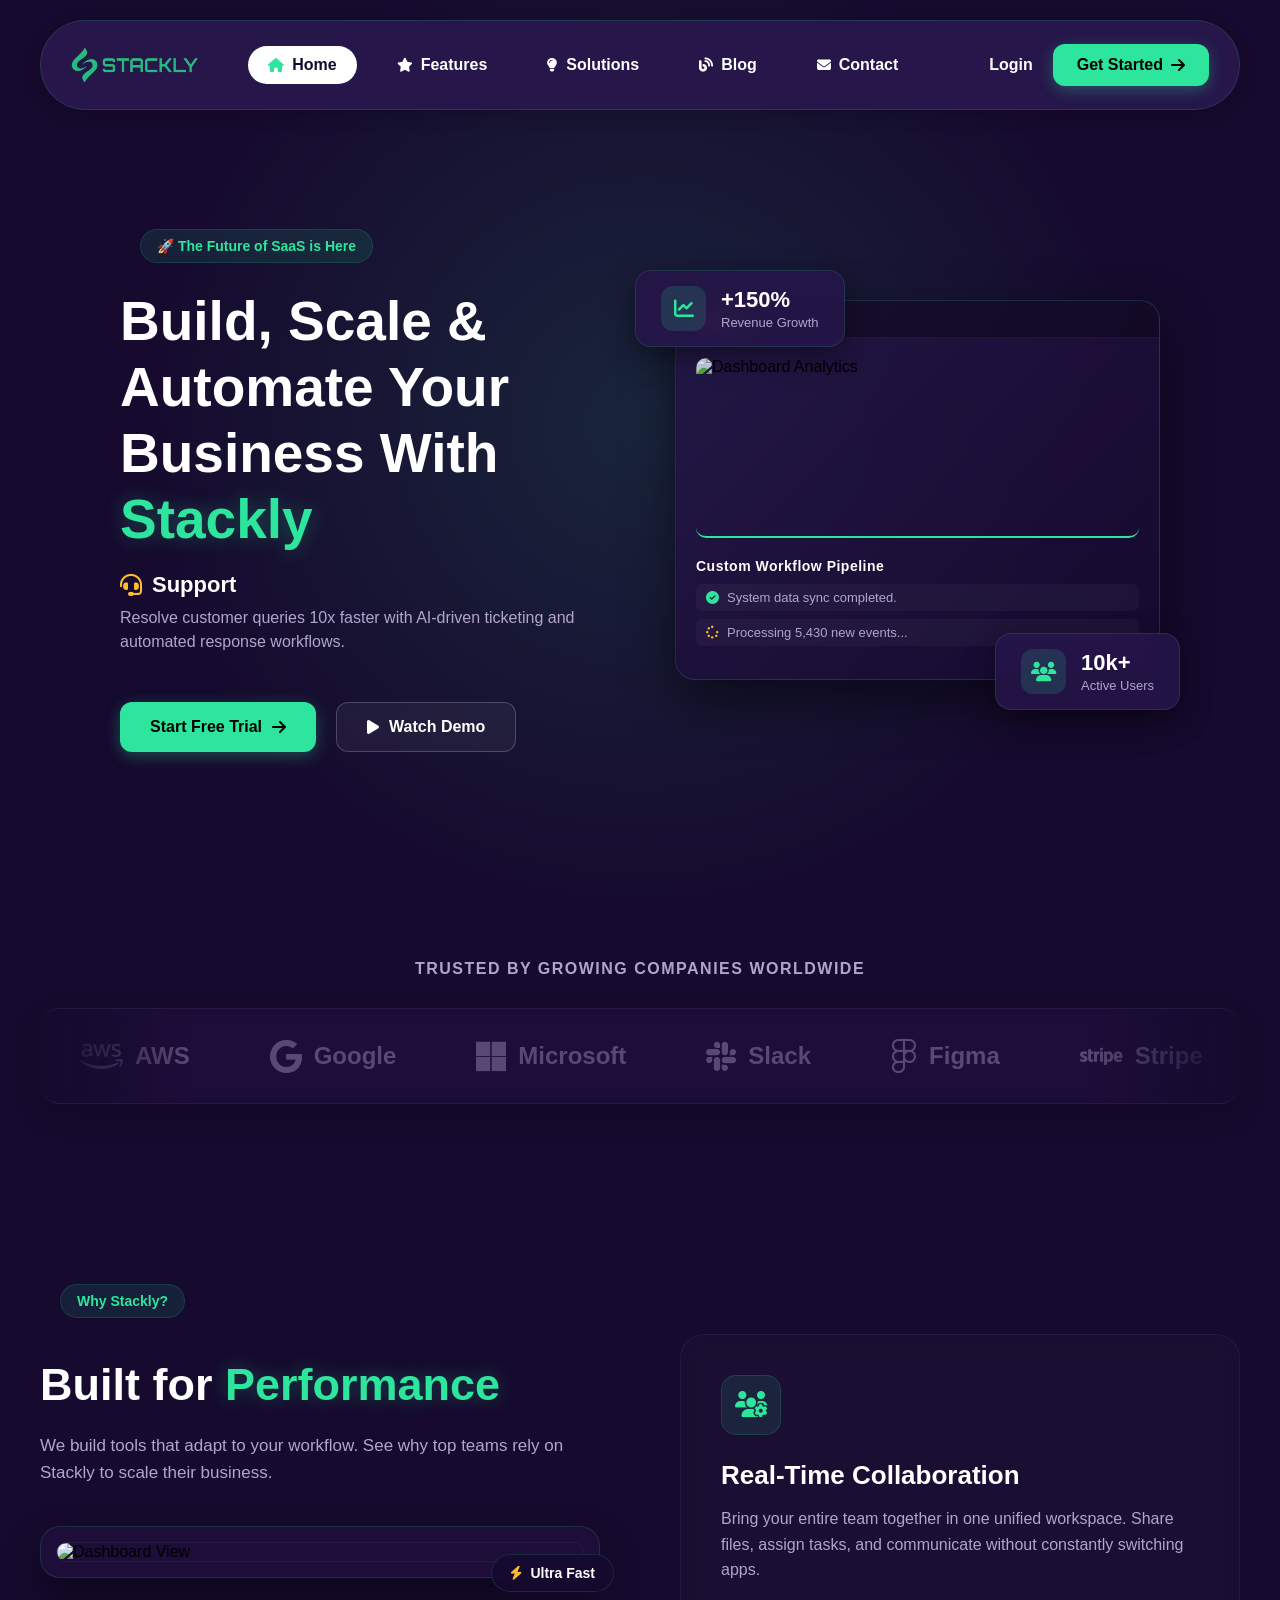
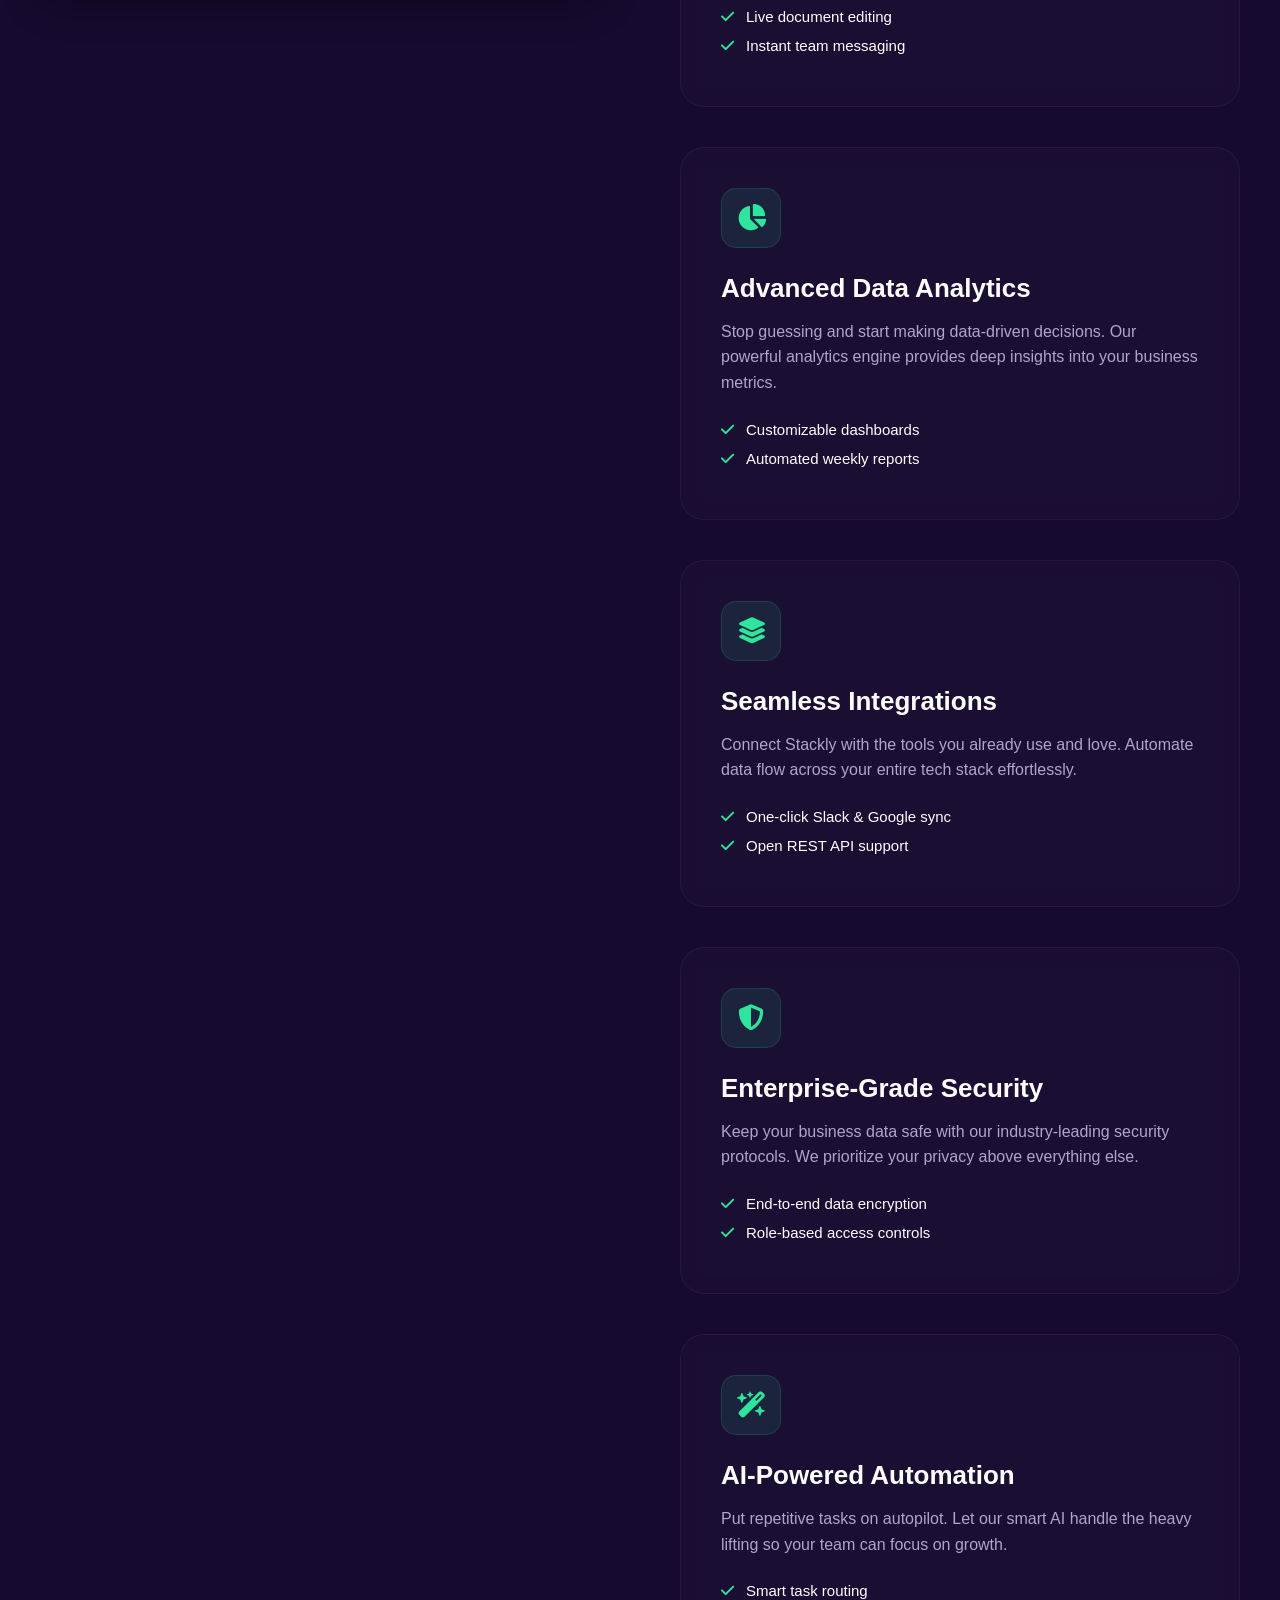
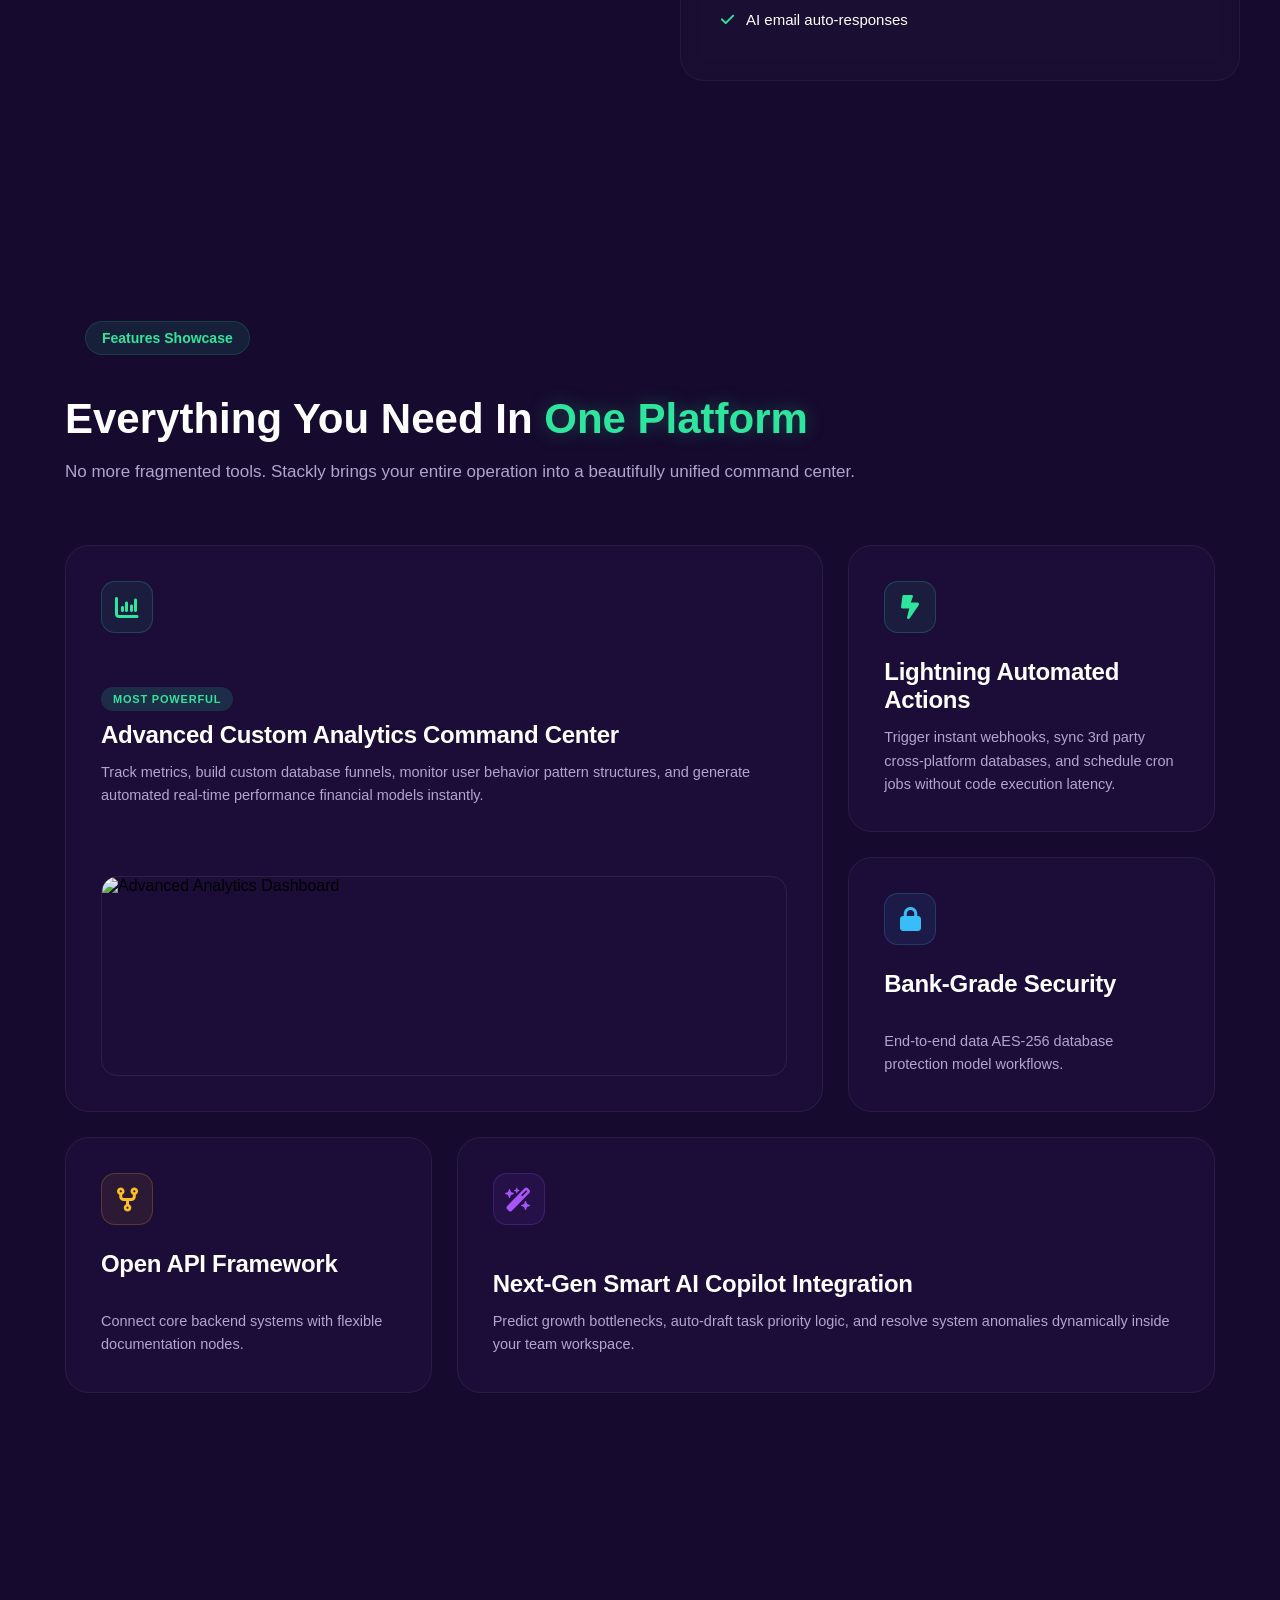
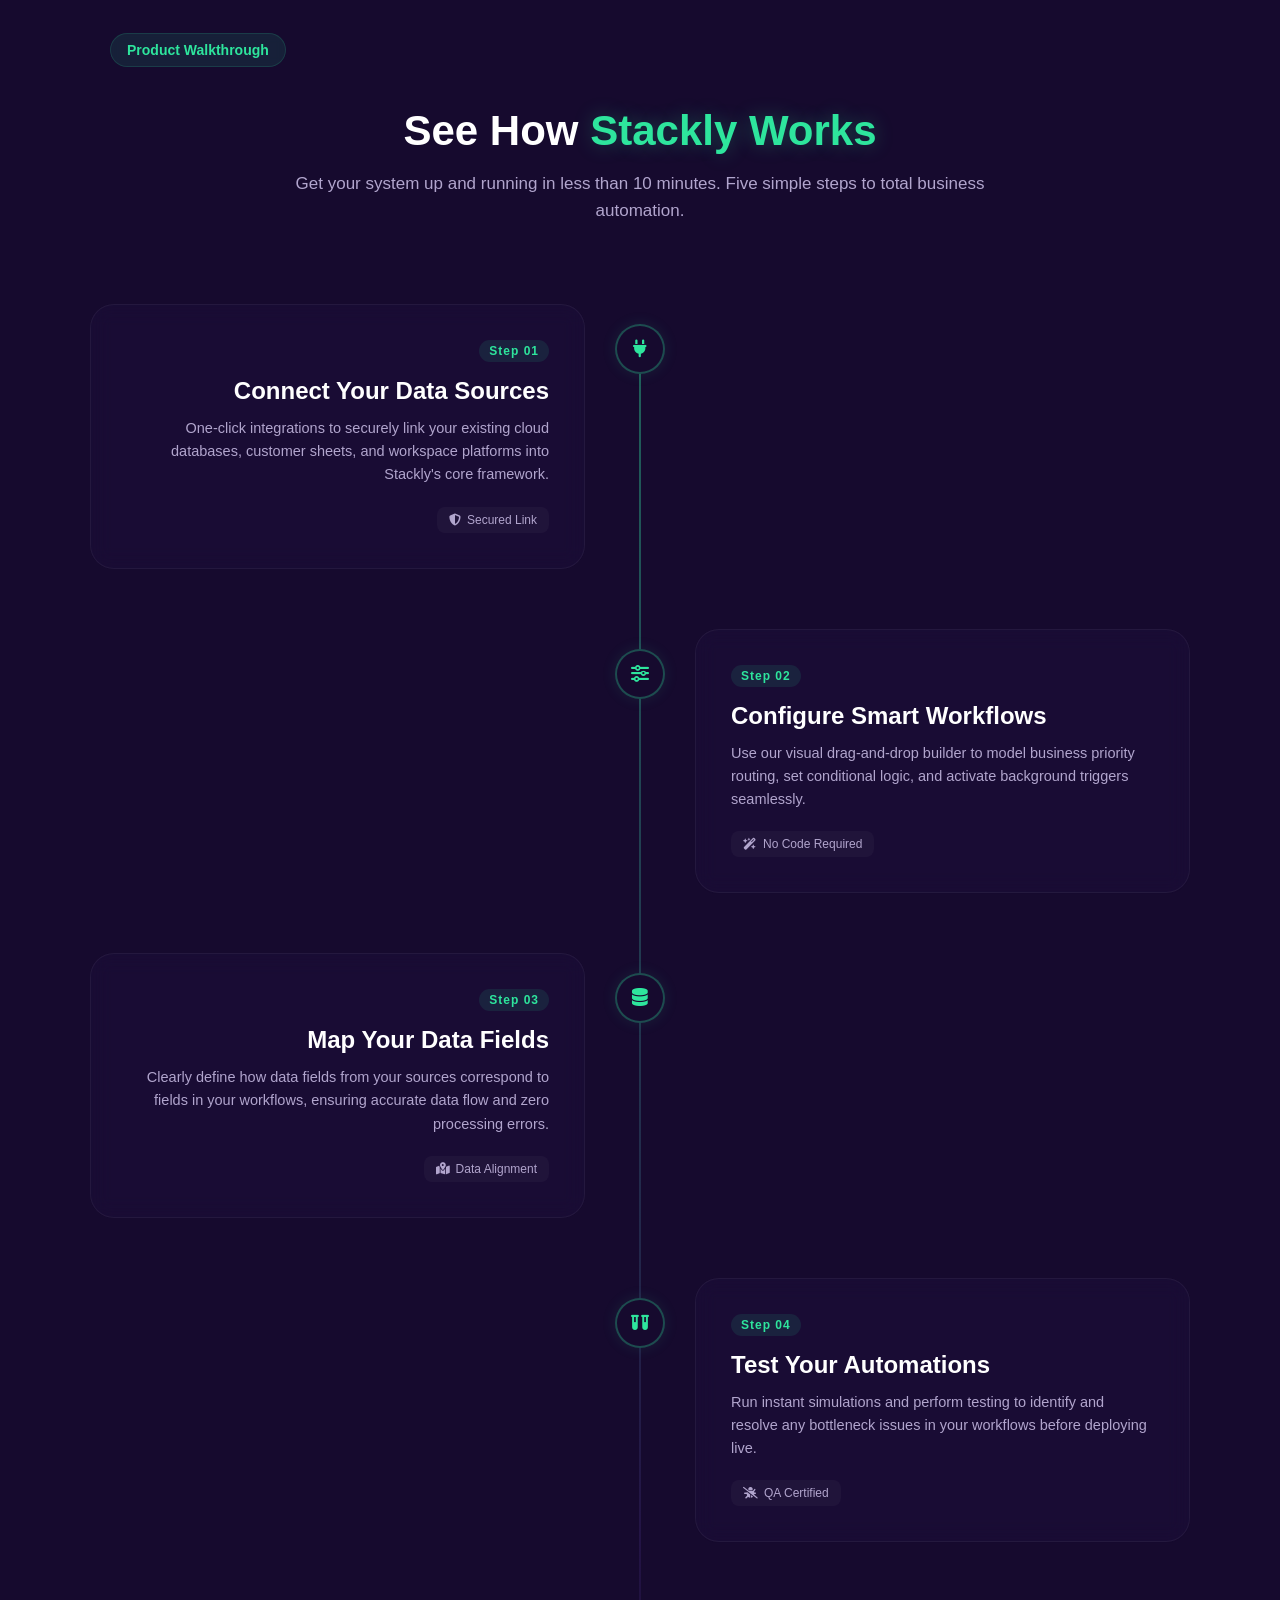
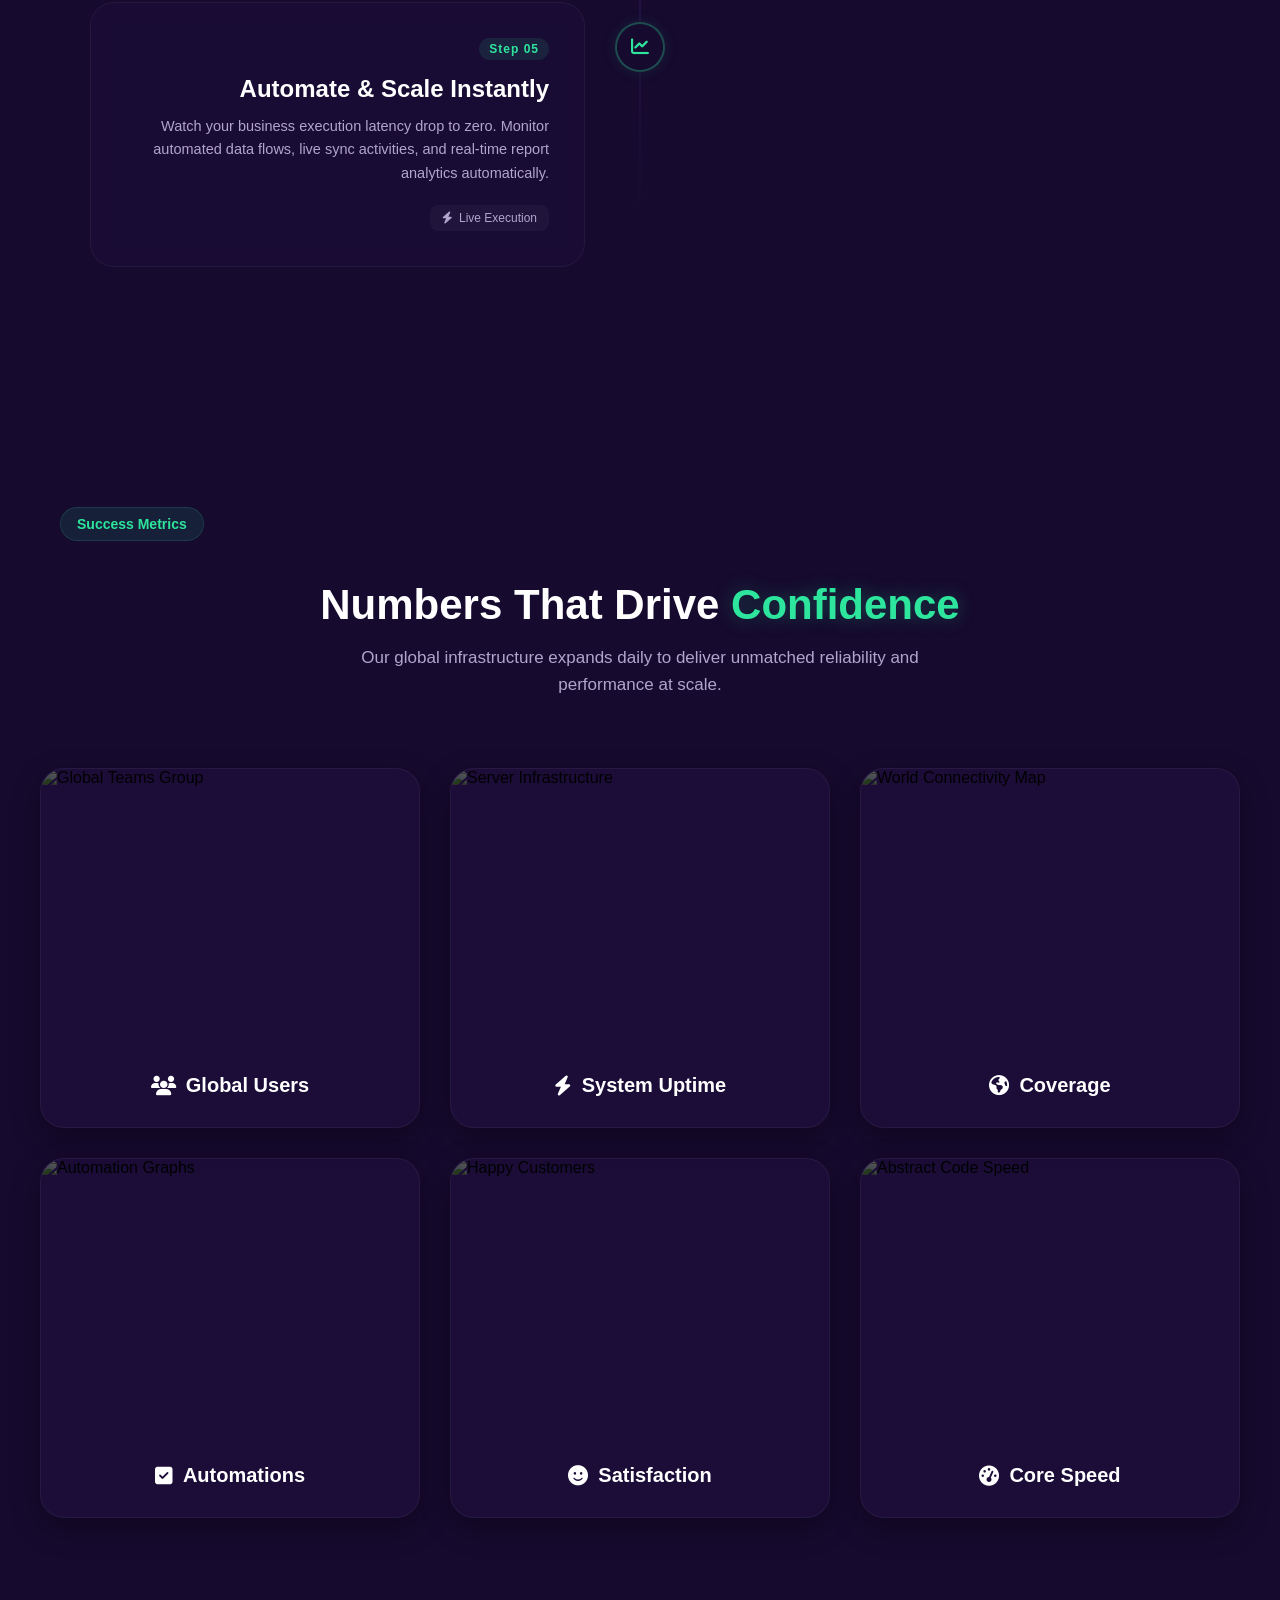
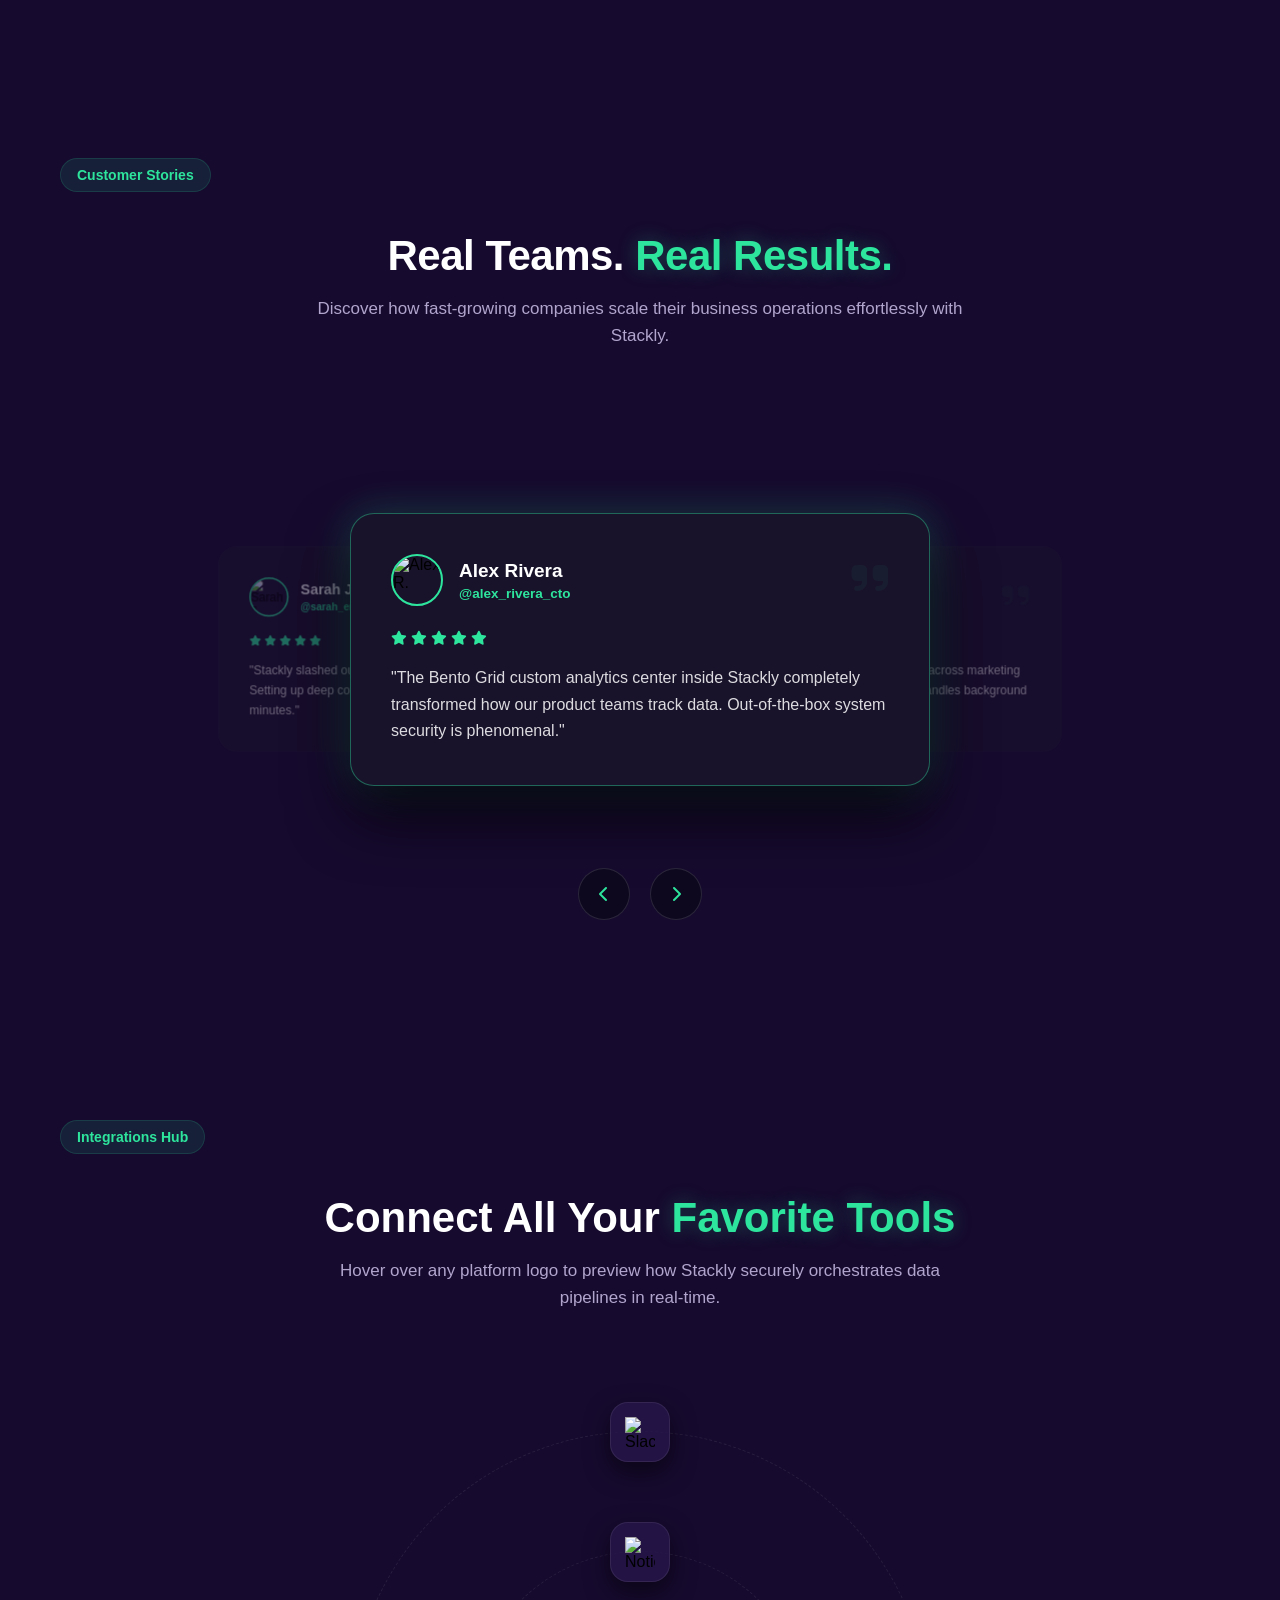
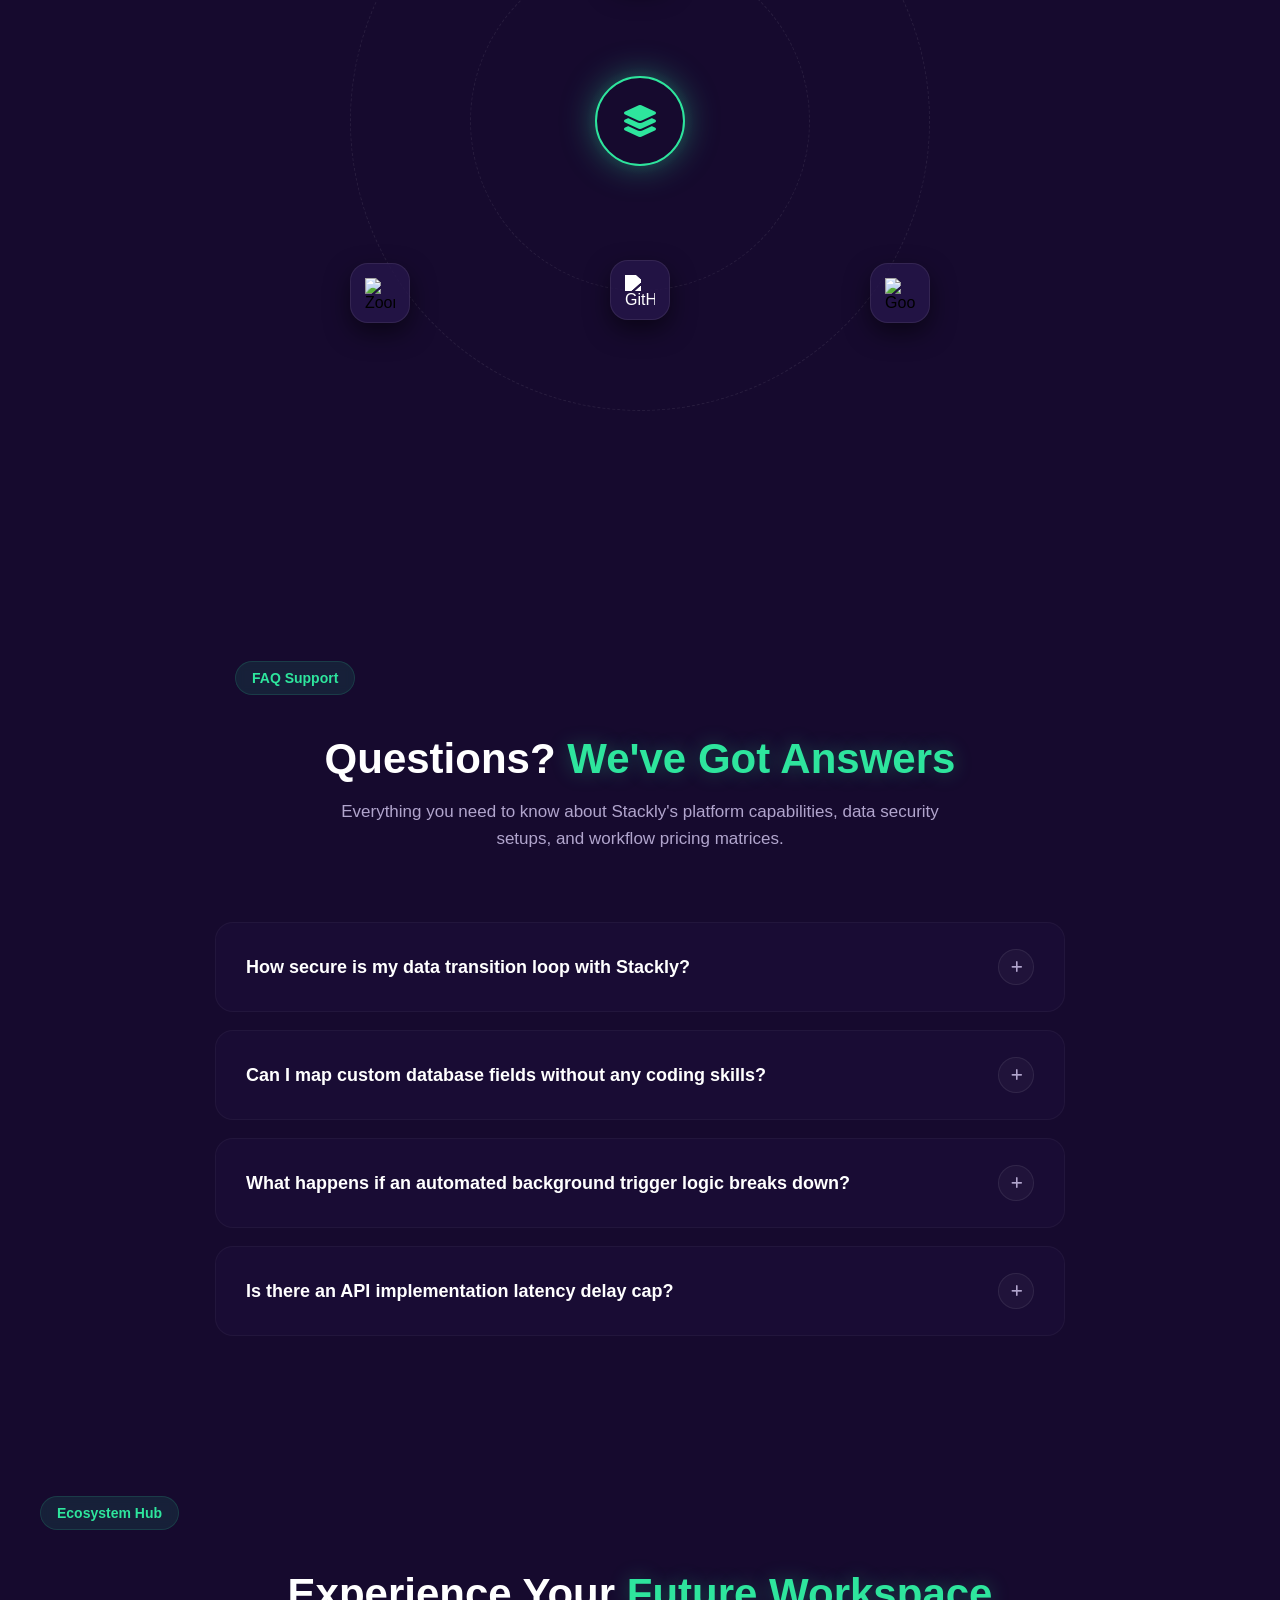
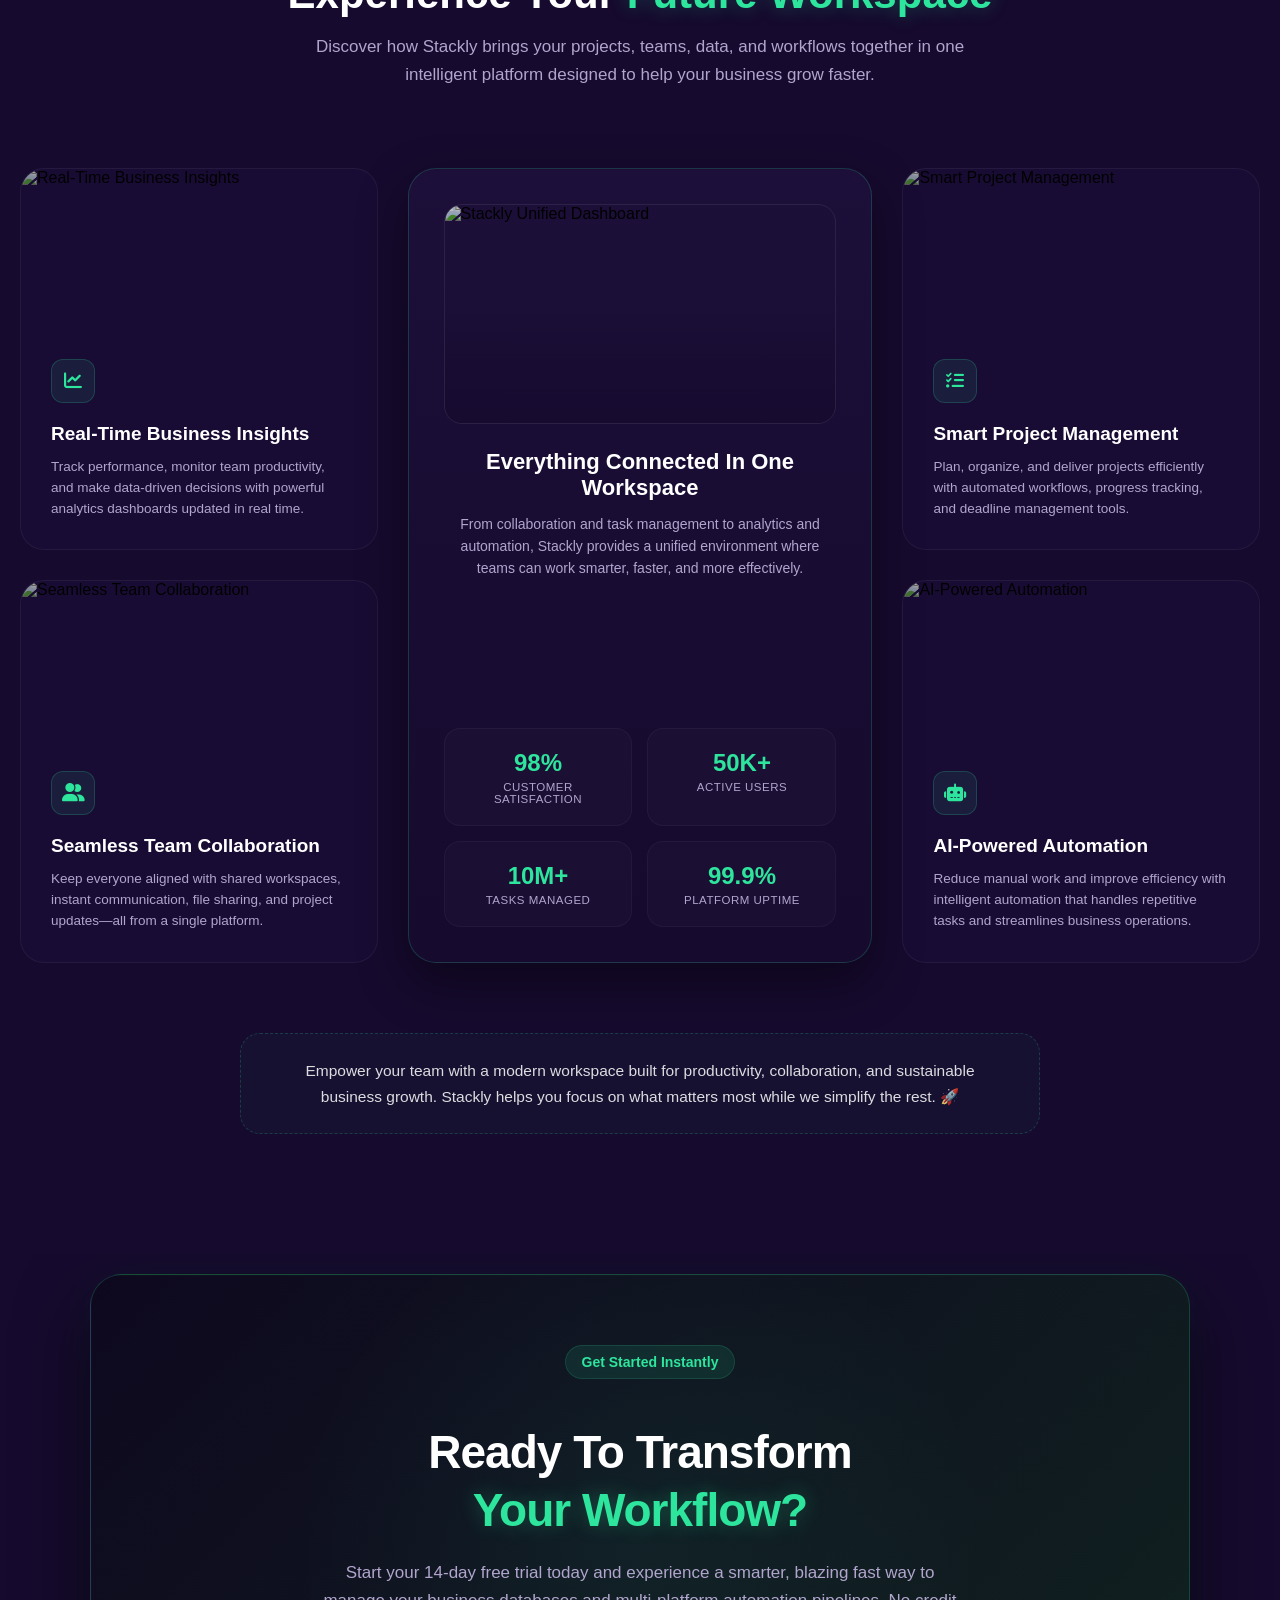
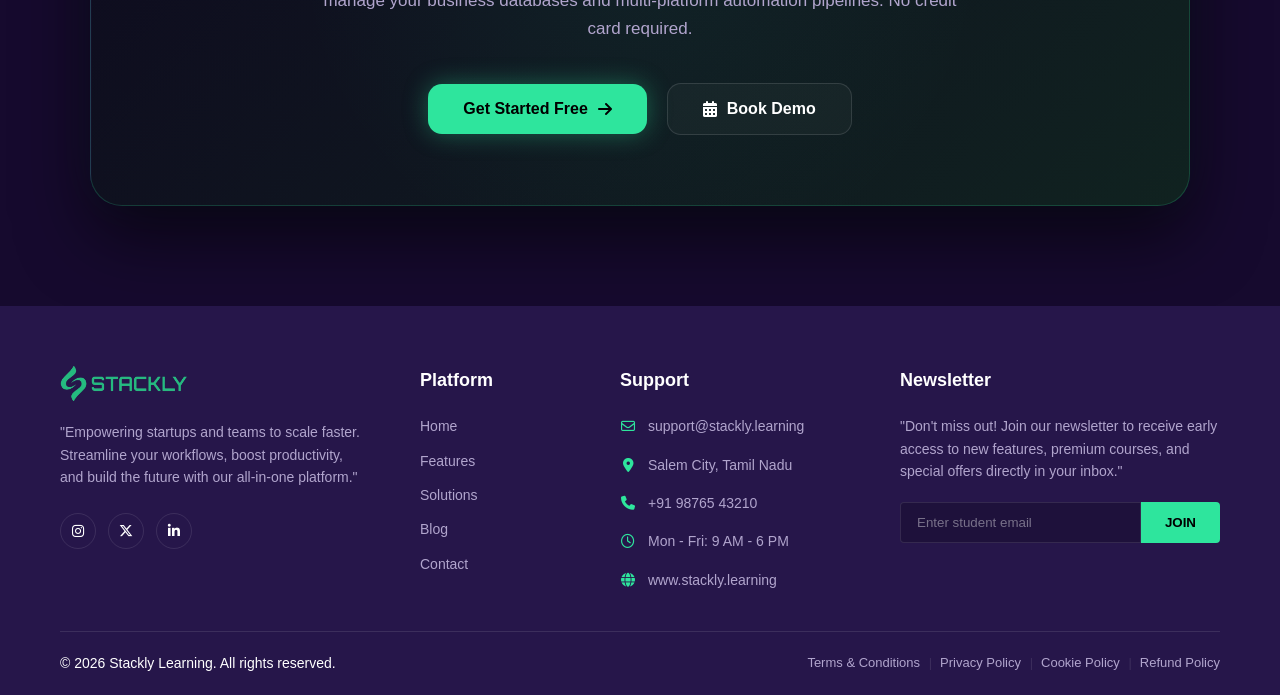
==== commit cfe3a3cd: "saas" ====
--- a/index.html
+++ b/index.html
@@ -1016,8 +1016,8 @@
                     <h4 class="footer-heading">Platform</h4>
                     <ul class="footer-links">
                         <li><a href="#">Home</a></li>
-                        <li><a href="#">About</a></li>
-                        <li><a href="#">Service</a></li>
+                        <li><a href="#">Features</a></li>
+                        <li><a href="#">Solutions</a></li>
                         <li><a href="#">Blog</a></li>
                         <li><a href="#">Contact</a></li>
                     </ul>
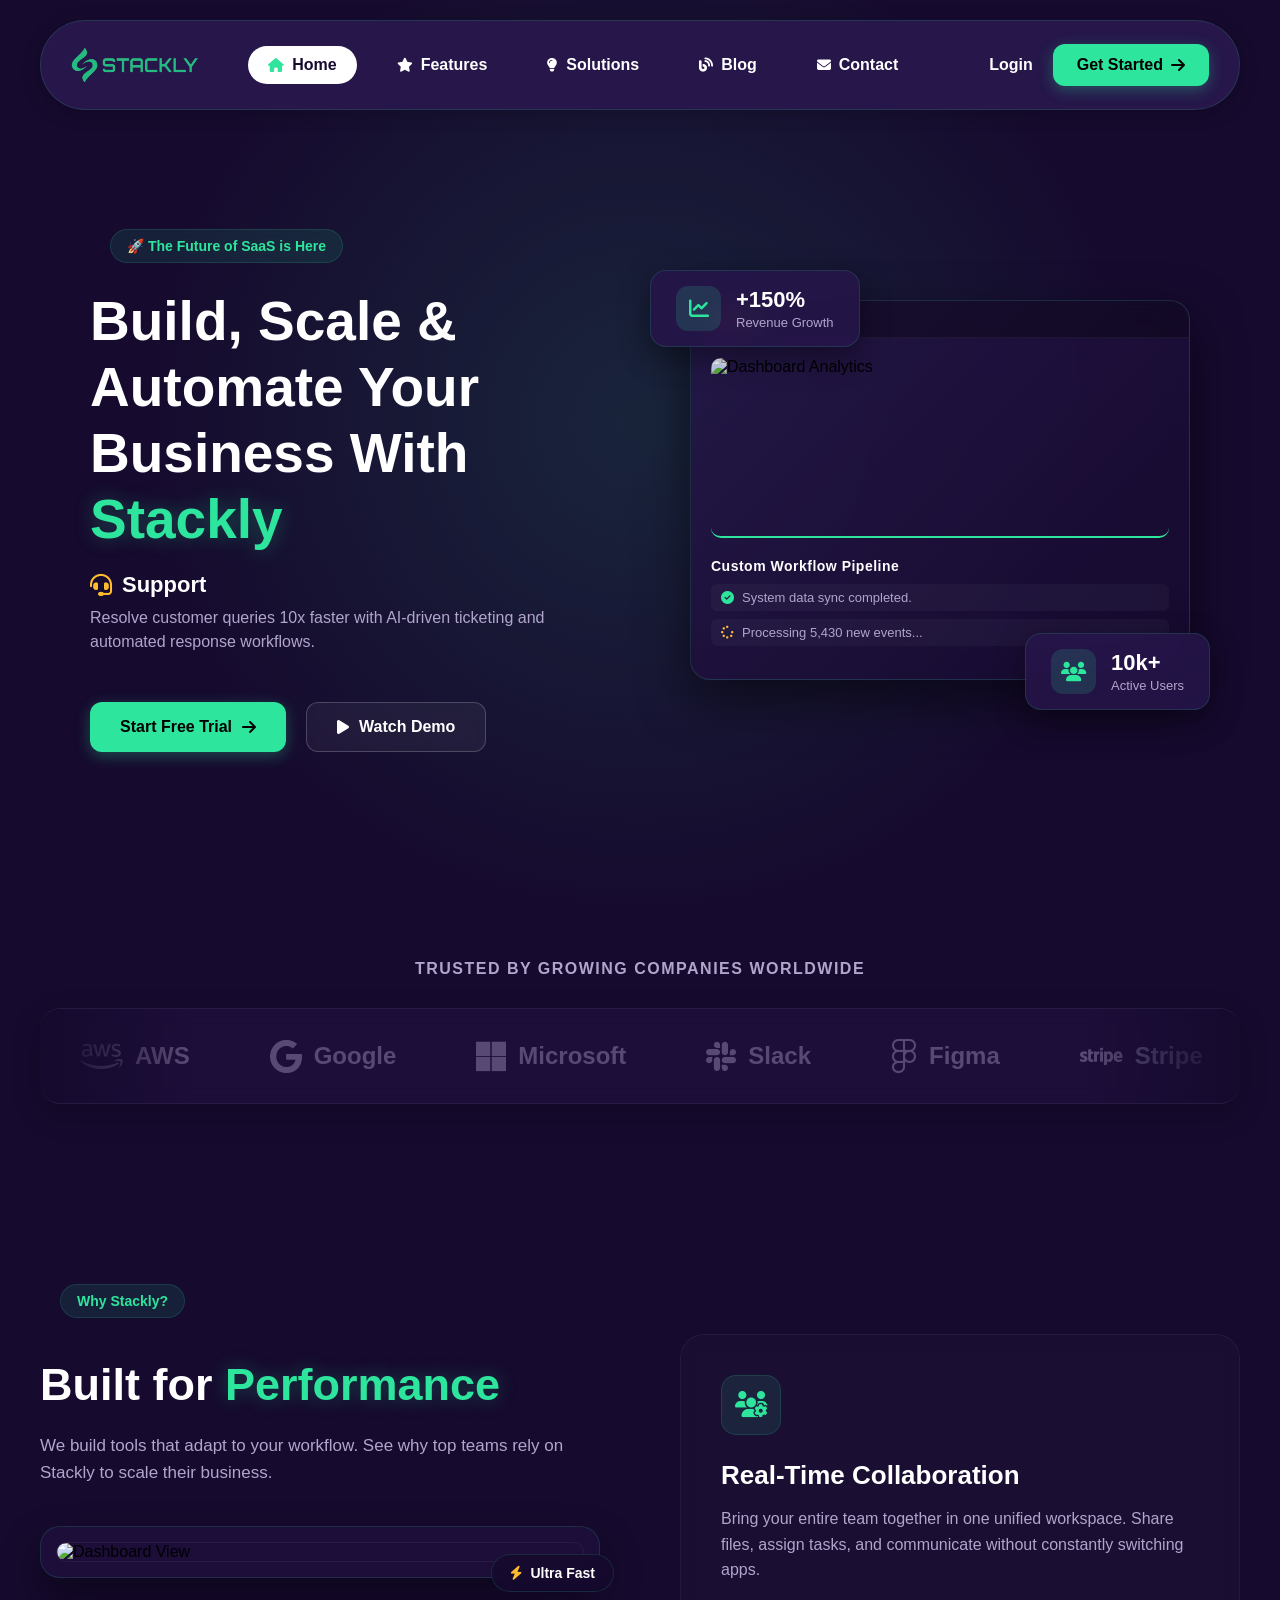
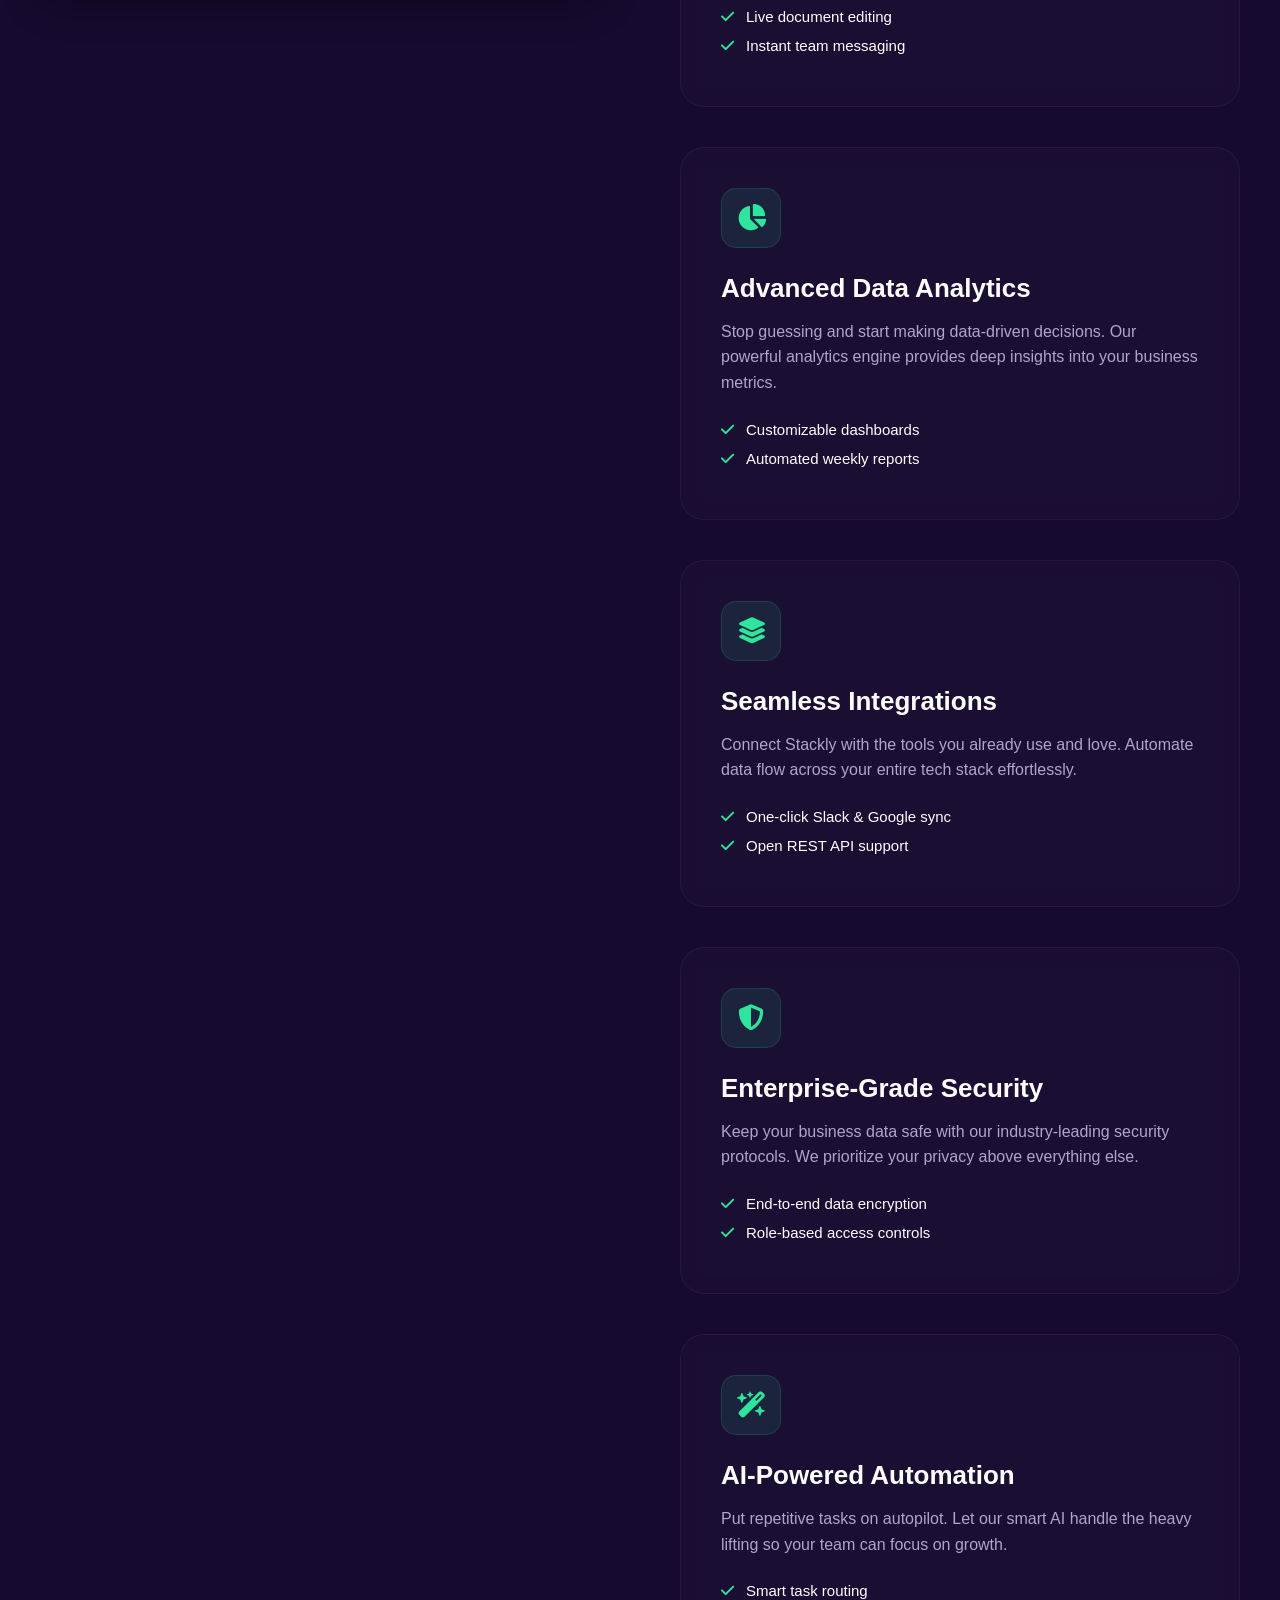
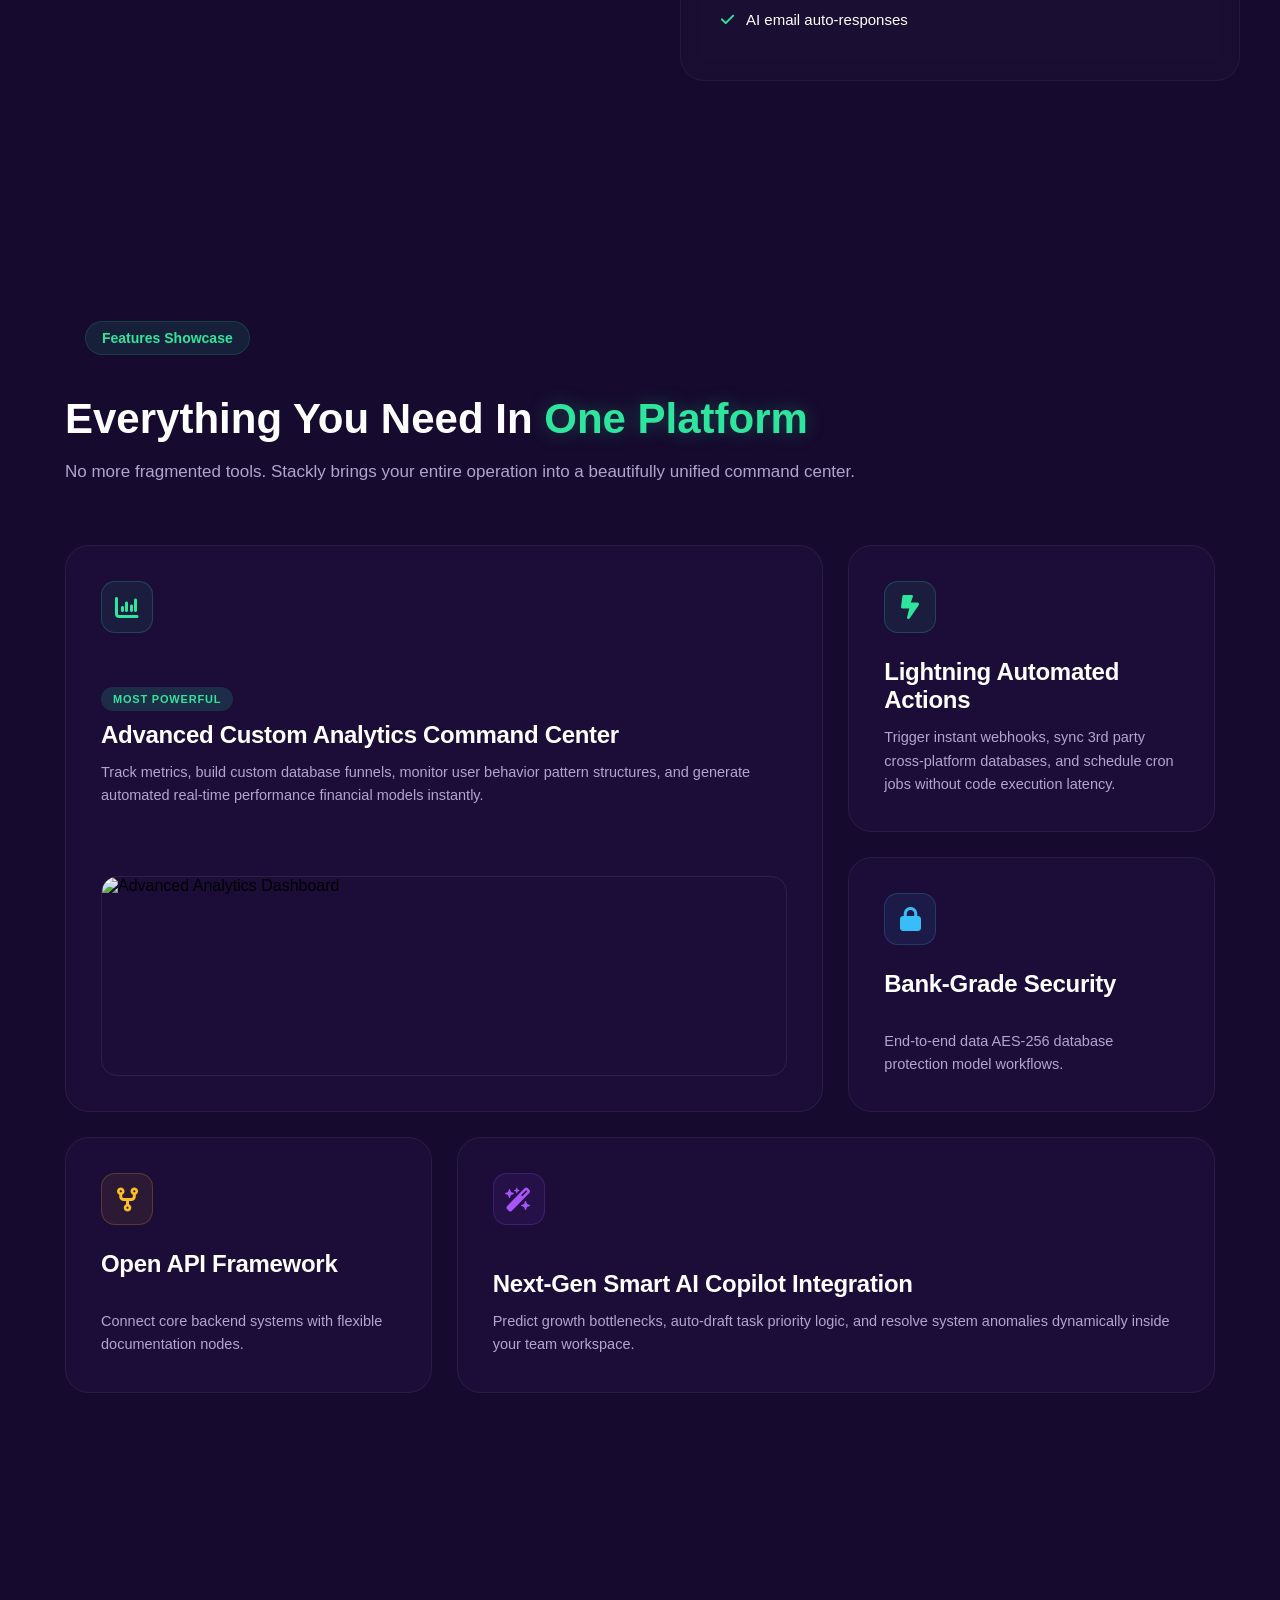
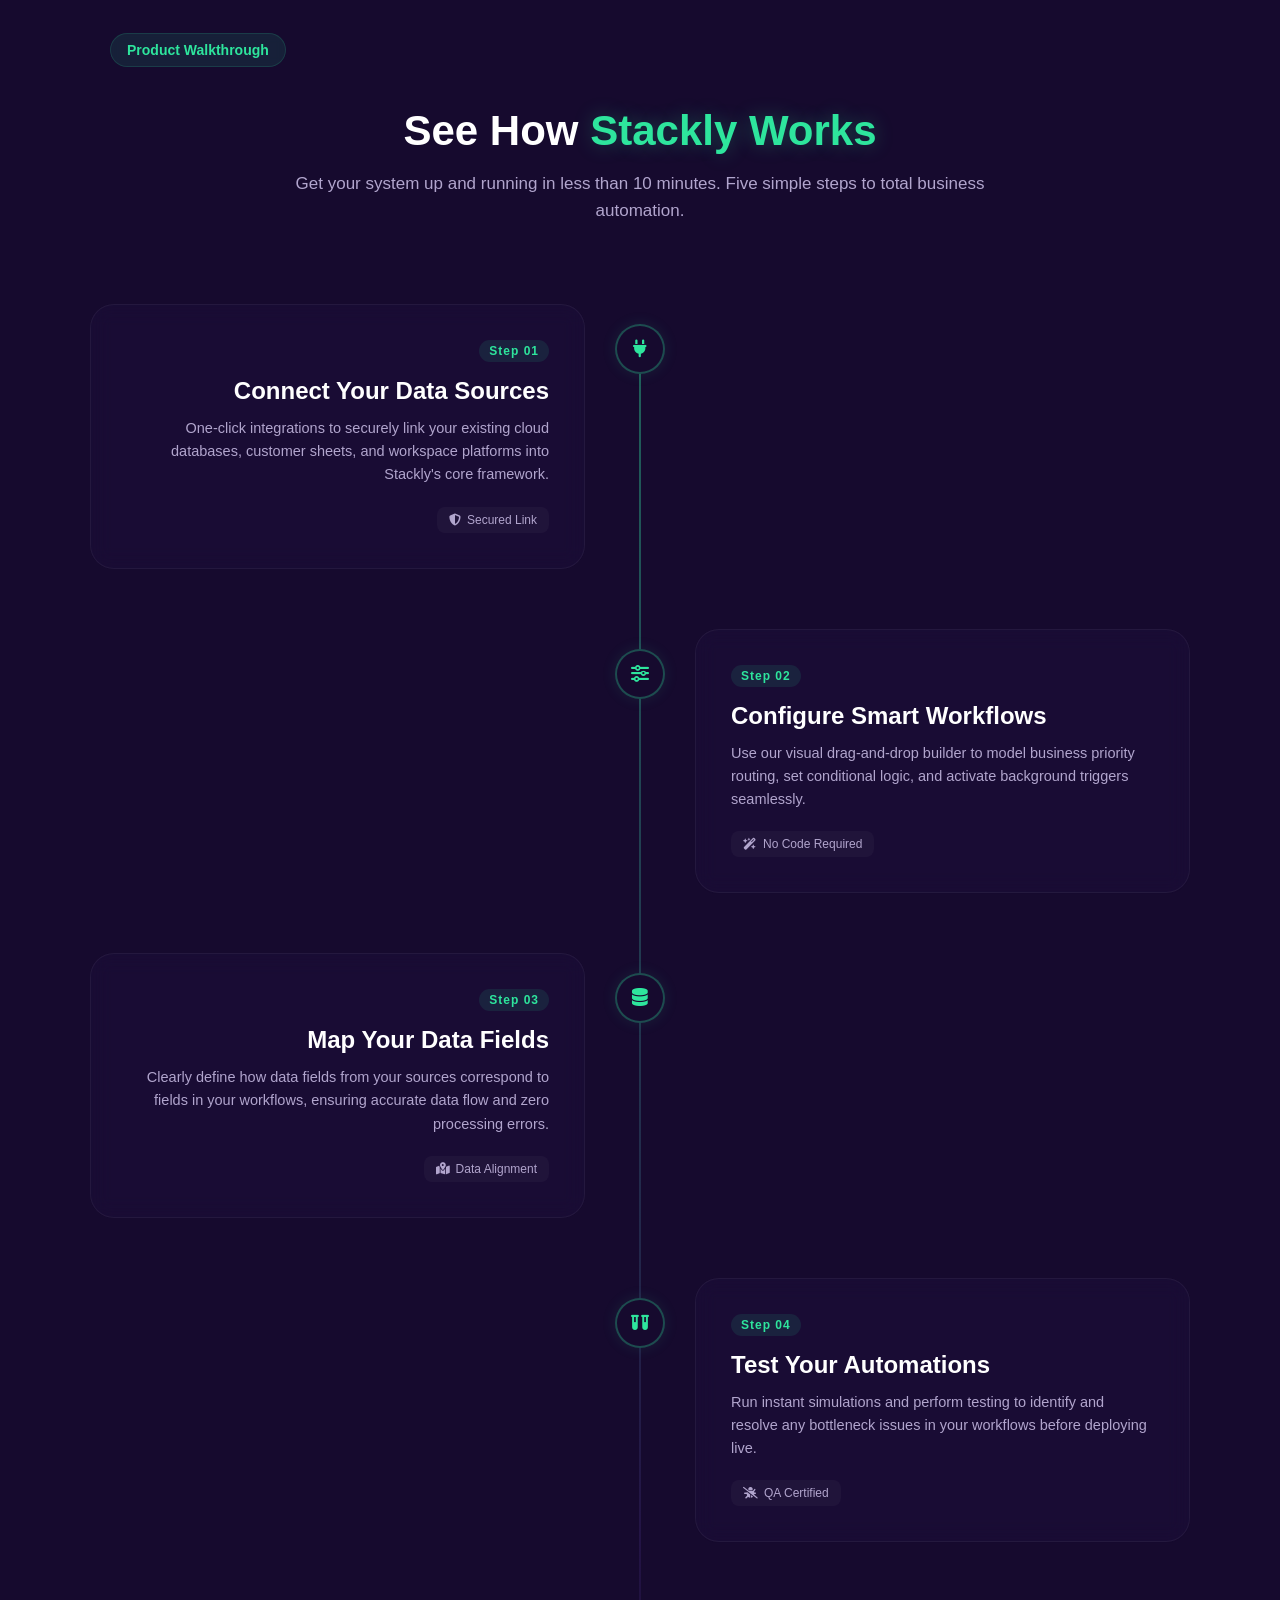
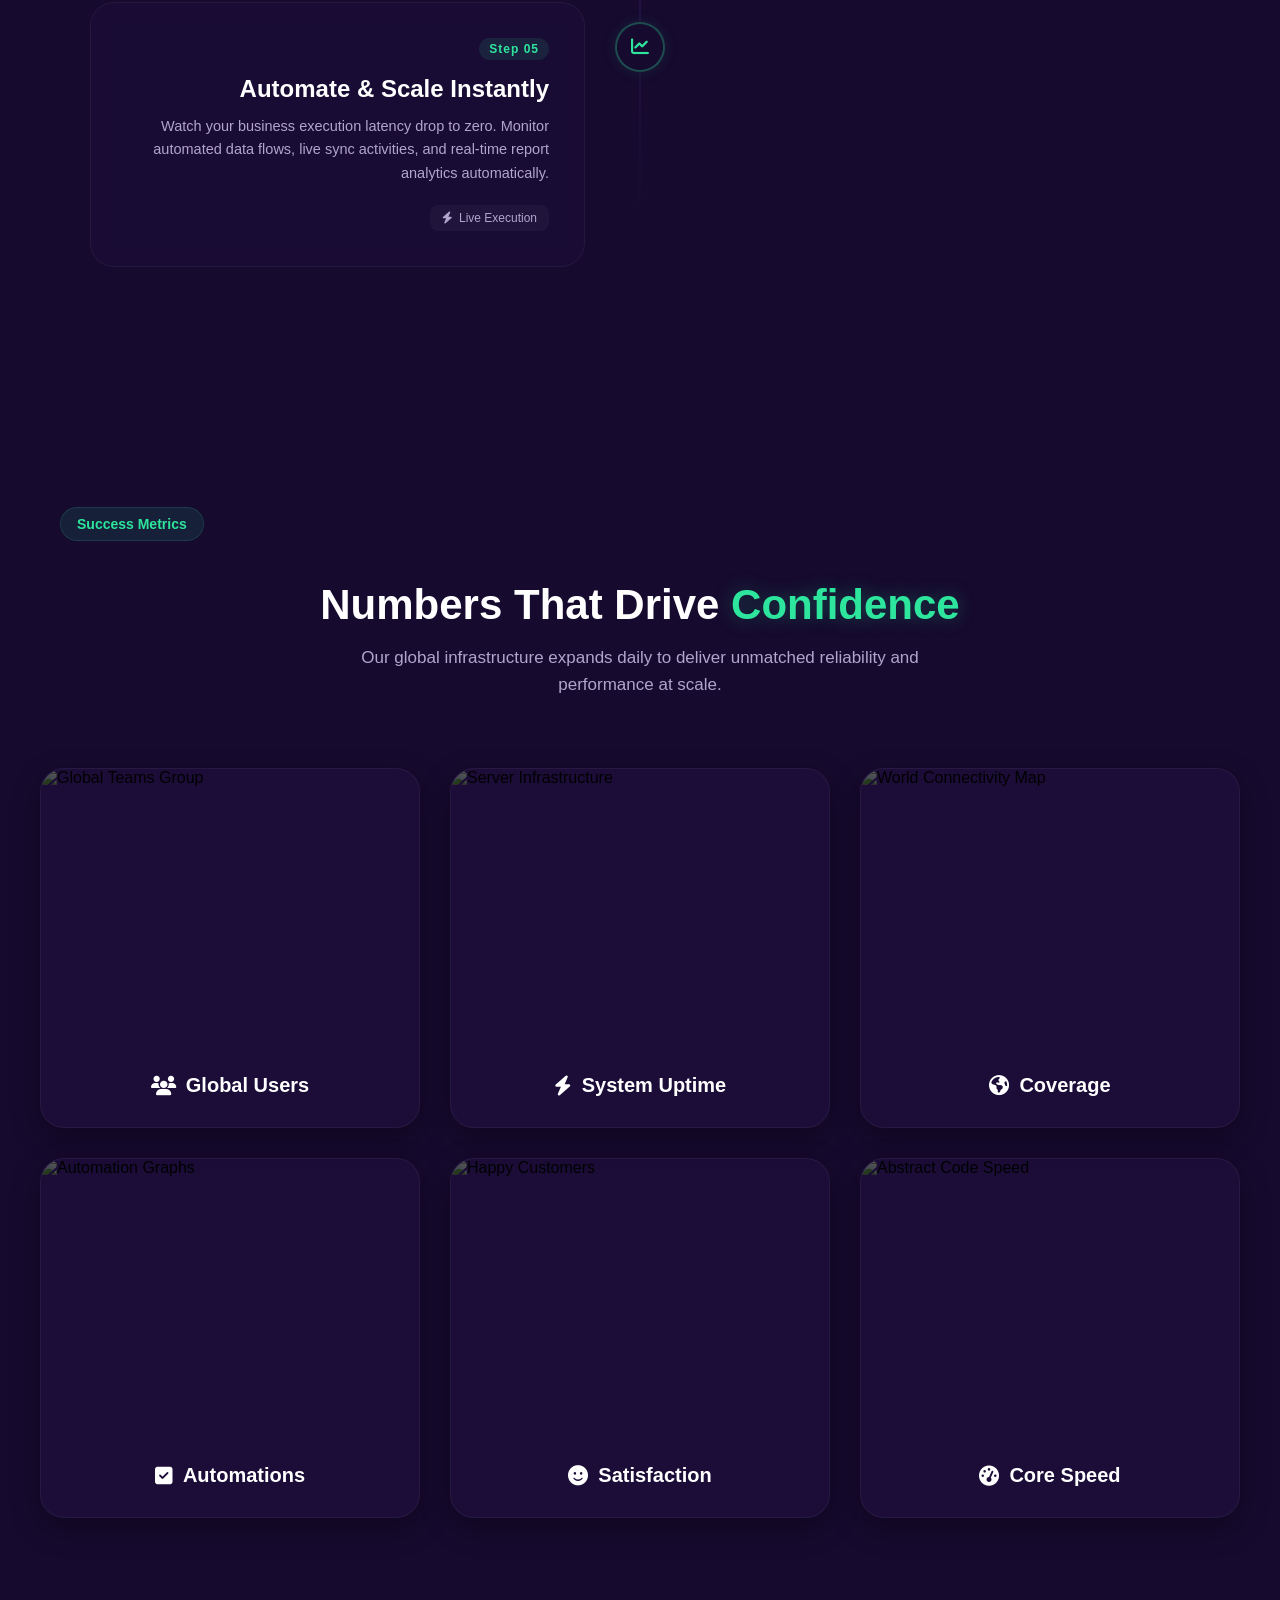
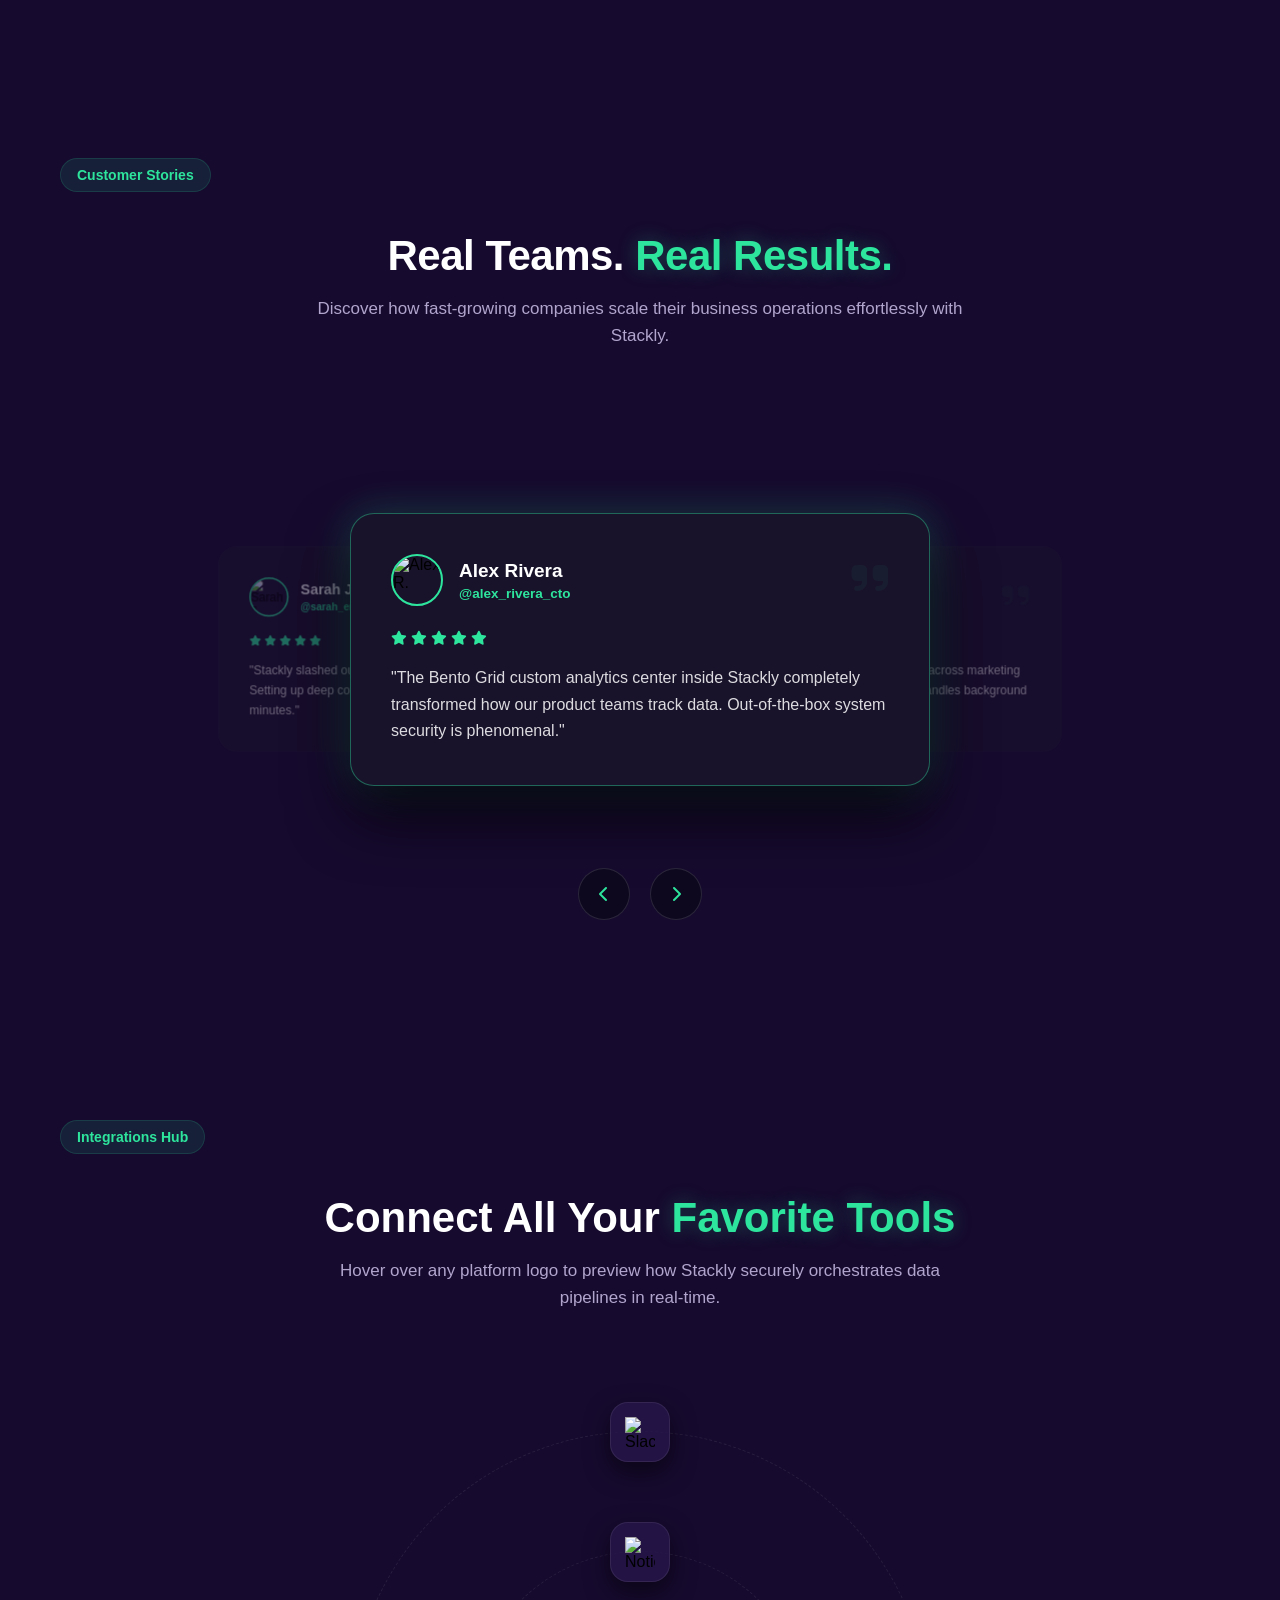
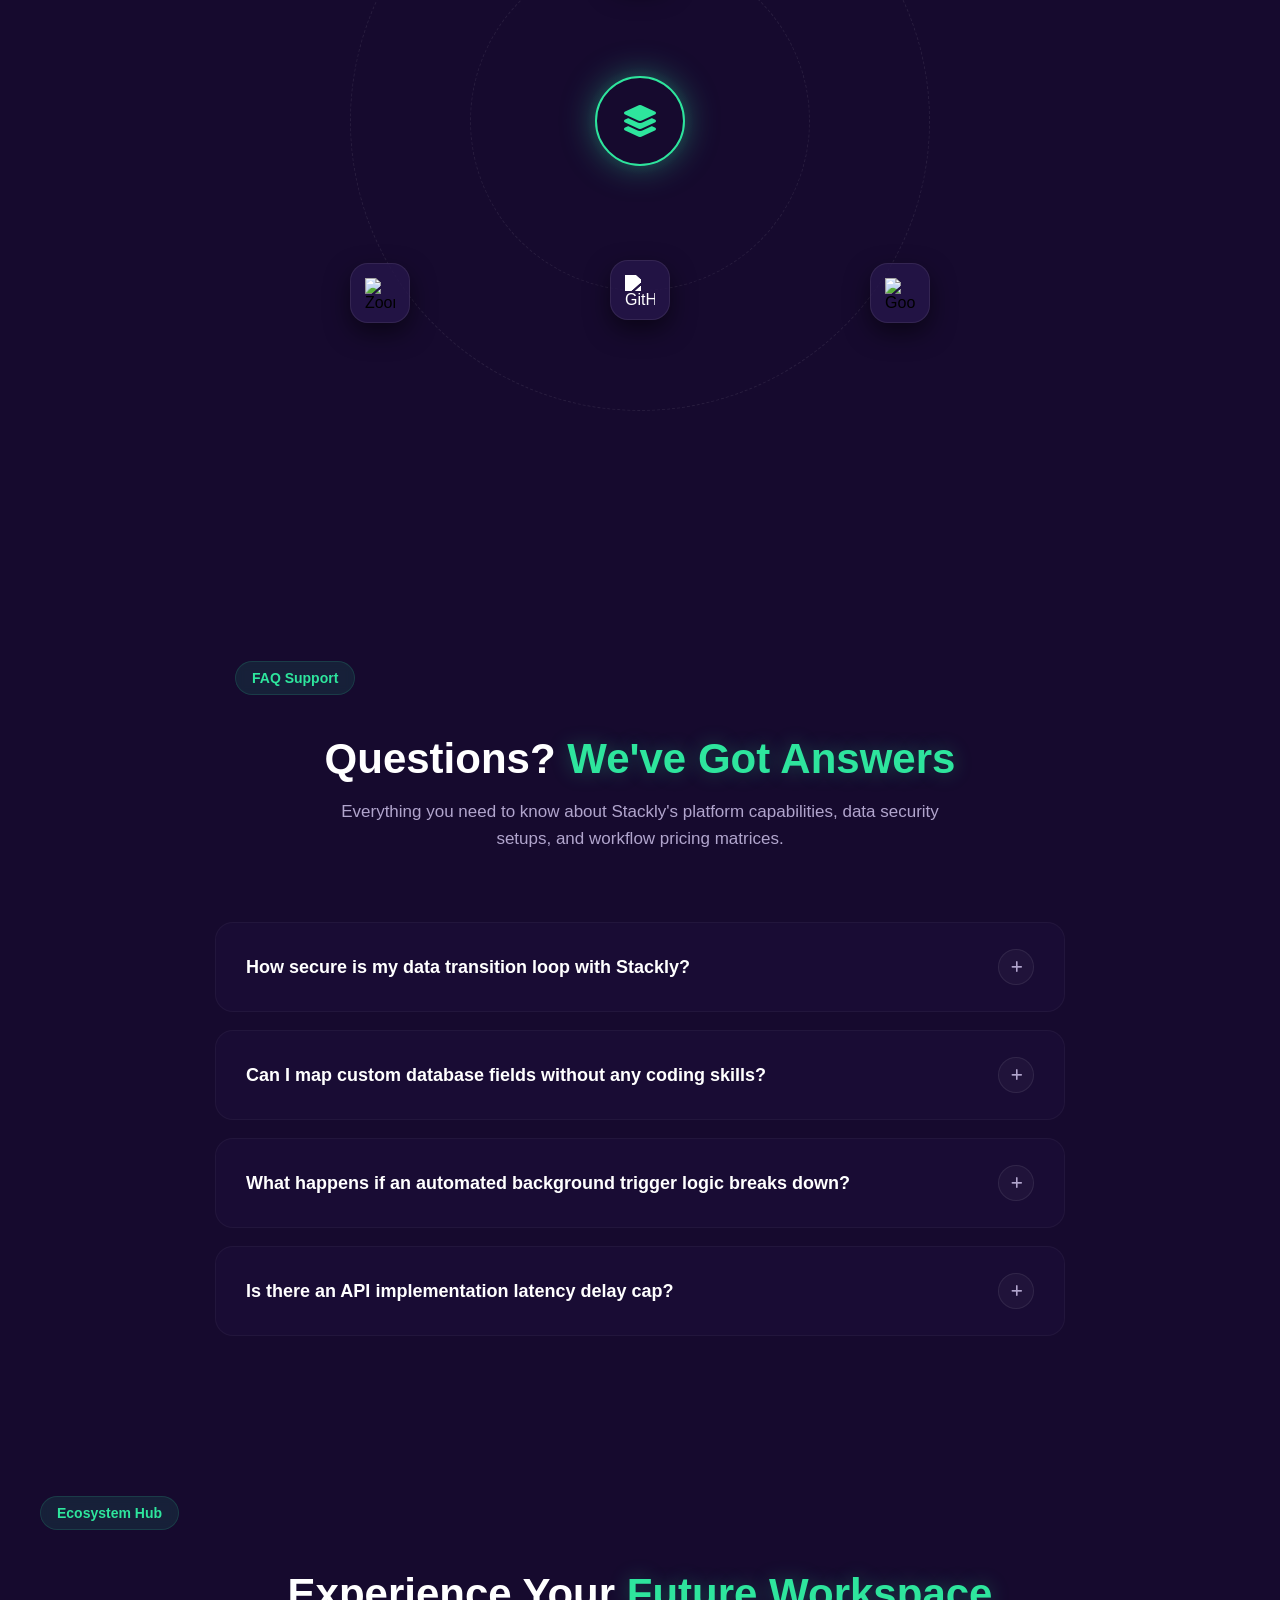
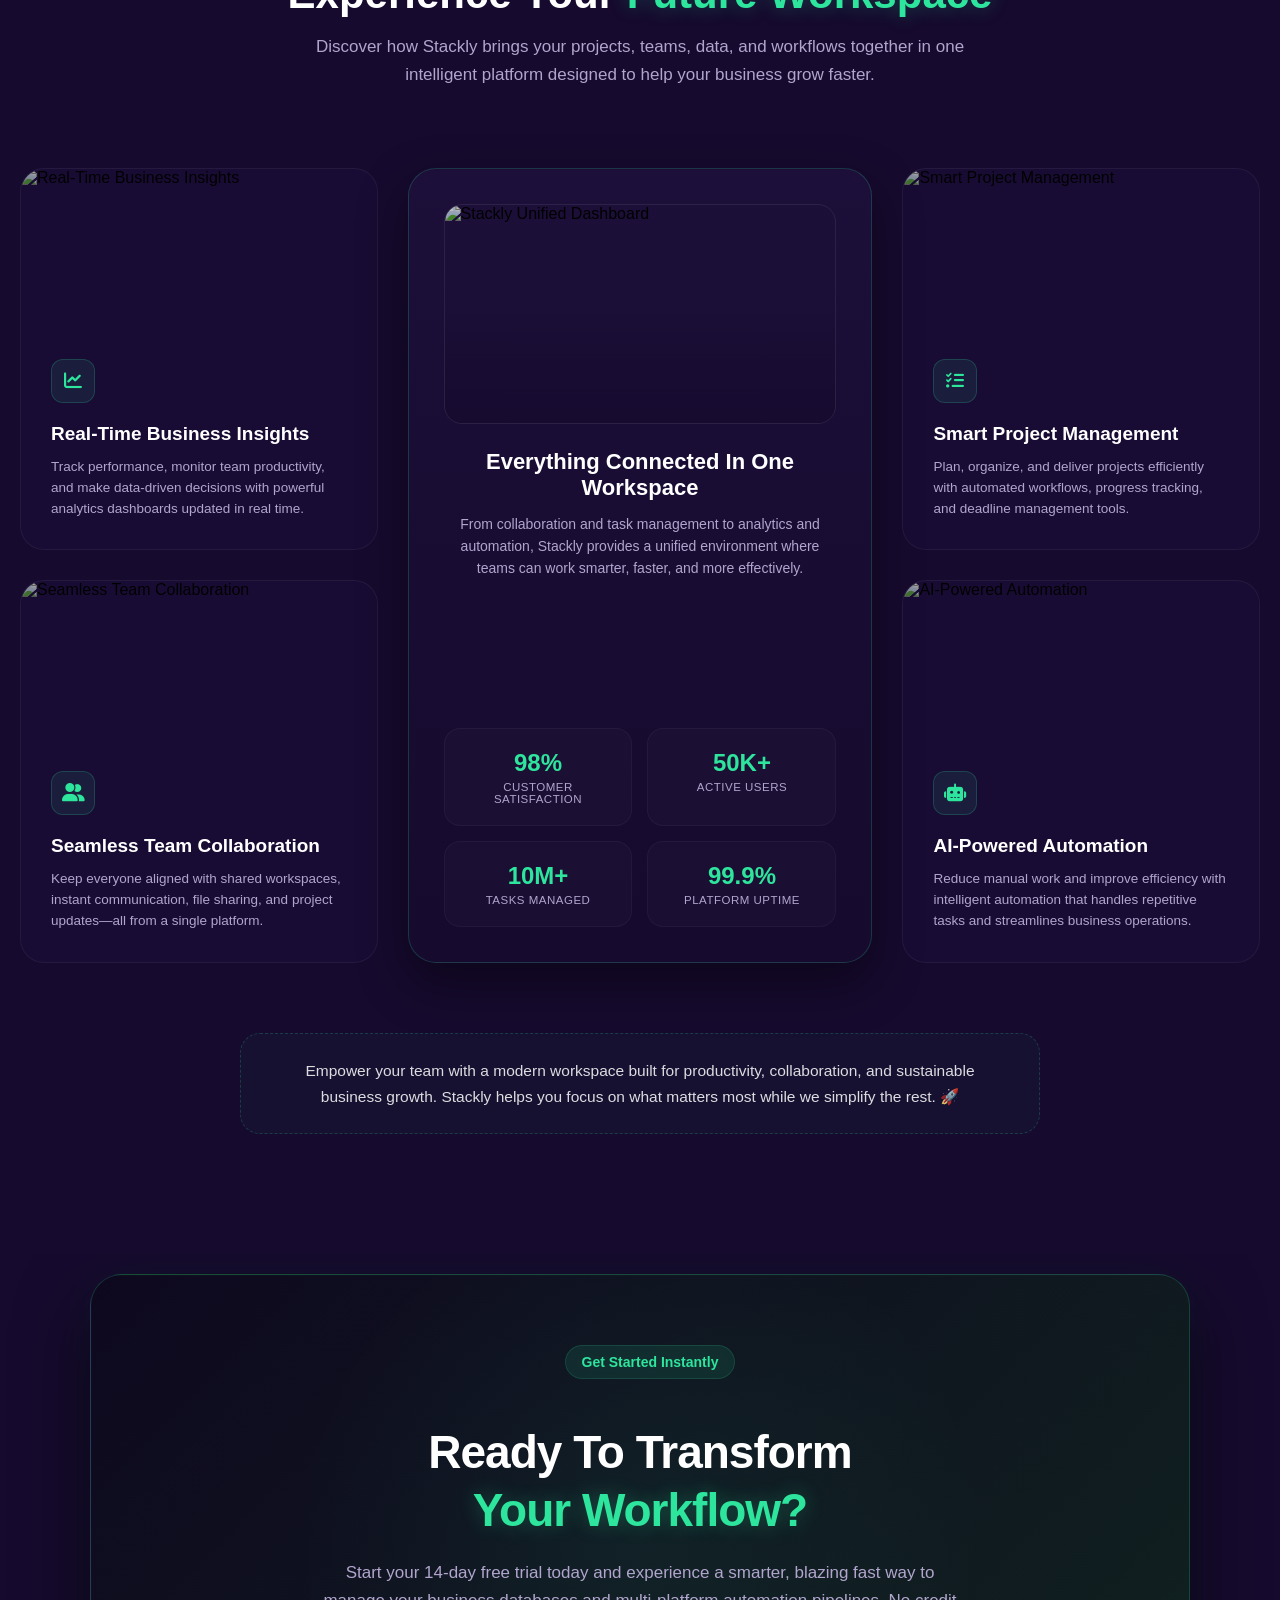
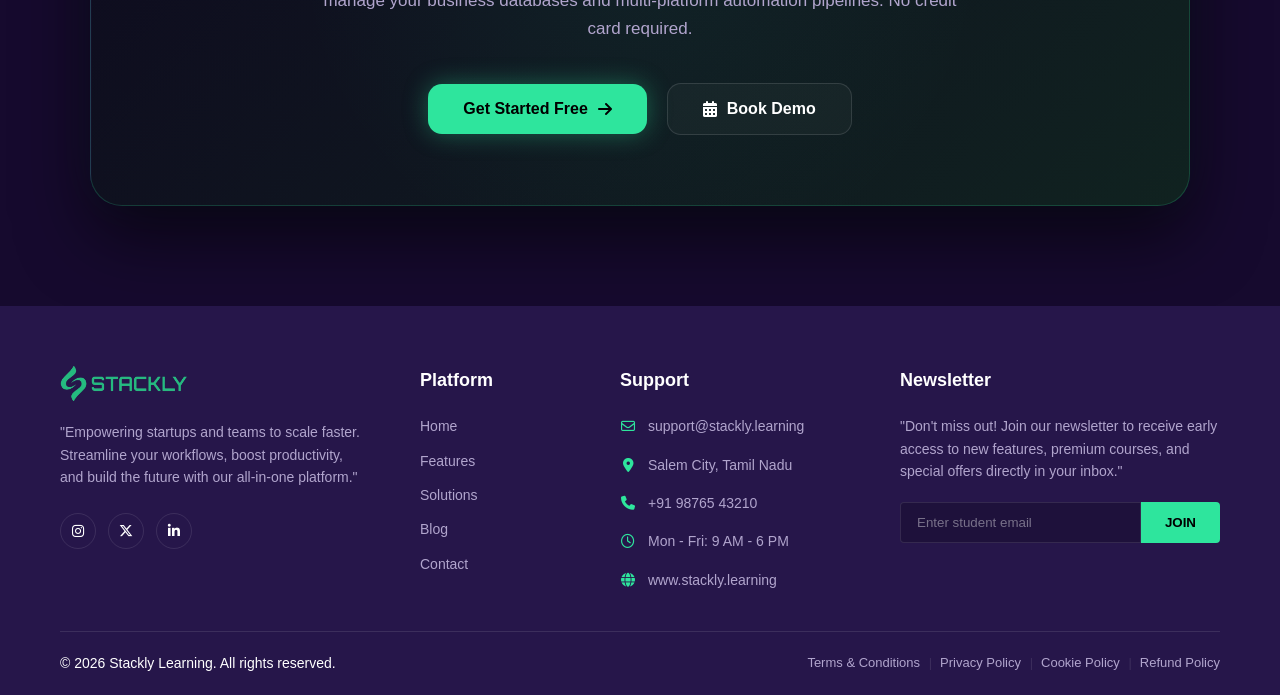
==== commit f4541a60: "saas" ====
--- a/index.html
+++ b/index.html
@@ -14,6 +14,21 @@
 
 <body>
 
+    <div class="stackly-loader-wrapper" id="premiumLoaderPro">
+    <div class="stackly-loader-content">
+        <div class="stackly-glow"></div>
+        
+        <h1 class="stackly-brand">
+            <i class="fa-brands fa-stack-exchange"></i> STACKLY
+        </h1>
+        <p class="load-p">Saas StartUp</p>
+        
+        <div class="stackly-progress-track">
+            <div class="stackly-progress-bar"></div>
+        </div>
+    </div>
+</div>
+
     <header class="navbar-wrapper" data-aos="fade-down" data-aos-duration="800">
         <nav class="navbar-container">
 
@@ -28,27 +43,27 @@
                 </li>
 
                 <li>
-                    <a href="#" class="nav-item active" onclick="setActive(this)">
+                    <a href="index.html" class="nav-item active" onclick="setActive(this)">
                         <i class="fa-solid fa-house"></i> Home
                     </a>
                 </li>
                 <li>
-                    <a href="#" class="nav-item" onclick="setActive(this)">
+                    <a href="feature.html" class="nav-item" onclick="setActive(this)">
                         <i class="fa-solid fa-star"></i> Features
                     </a>
                 </li>
                 <li>
-                    <a href="#" class="nav-item" onclick="setActive(this)">
+                    <a href="solution.html" class="nav-item" onclick="setActive(this)">
                         <i class="fa-solid fa-lightbulb"></i> Solutions
                     </a>
                 </li>
                 <li>
-                    <a href="#" class="nav-item" onclick="setActive(this)">
+                    <a href="blog.html" class="nav-item" onclick="setActive(this)">
                         <i class="fa-solid fa-blog"></i> Blog
                     </a>
                 </li>
                 <li>
-                    <a href="#" class="nav-item" onclick="setActive(this)">
+                    <a href="contact.html" class="nav-item" onclick="setActive(this)">
                         <i class="fa-solid fa-envelope"></i> Contact
                     </a>
                 </li>
@@ -1015,7 +1030,7 @@
                 <div class="footer-links-wrapper" data-aos="fade-up" data-aos-delay="200">
                     <h4 class="footer-heading">Platform</h4>
                     <ul class="footer-links">
-                        <li><a href="#">Home</a></li>
+                        <li><a href="index.html">Home</a></li>
                         <li><a href="#">Features</a></li>
                         <li><a href="#">Solutions</a></li>
                         <li><a href="#">Blog</a></li>
--- a/style.css
+++ b/style.css
@@ -2,18 +2,17 @@
 /* HERO SECTION STYLES */
 /* ========================================== */
 :root {
-    --primary-violet: #FFFFFF;
-    --dark-violet: #2EE59D;
-    --light-violet: #26164A;
-    --primary-green: #2EE59D;
-    --dark-green-hover: #22C583;
-    
-    --bg-color: #160A2E; /* Deep Dark Violet */
-    --text-dark: #FFFFFF;
-    --text-secondary: #B1A5CD;
-    --border-color: rgba(46, 229, 157, 0.15);
-}
-
+  --primary-violet: #ffffff;
+  --dark-violet: rgb(75, 42, 75);
+  --light-violet: #26164a;
+  --primary-green: #2ee59d;
+  --dark-green-hover: #22c583;
+
+  --bg-color: #160a2e; /* Deep Dark Violet */
+  --text-dark: #ffffff;
+  --text-secondary: #b1a5cd;
+  --border-color: rgba(46, 229, 157, 0.15);
+}
 
 .hero-section {
   position: relative;
@@ -57,7 +56,7 @@
 .hero-container {
   max-width: 1100px; /* Overall width-a konjam kuraichirukkom */
   margin: 0 auto;
-  padding: 0 30px;
+  padding: 0 0px;
   display: flex;
   align-items: center;
   justify-content: center; /* Rendu section-ayum center-ku thalla */
@@ -358,7 +357,7 @@
     padding-top: 130px;
   }
   .hero-container {
-    padding: 0 20px;
+    padding: 0 7px;
   } /* Reduce side padding for small screens */
   .hero-title {
     font-size: 35px;
@@ -1429,23 +1428,25 @@
 
 /* --- Interactive Card Frame Architecture --- */
 .metric-card {
-    position: relative;
-    background: rgba(38, 22, 74, 0.35);
-    border: 1px solid rgba(255, 255, 255, 0.05);
-    border-radius: 24px;
-    height: 360px;
-    overflow: hidden; 
-    cursor: pointer;
-    box-sizing: border-box;
-    
-    /* Default-la box shadow soft-a dull-a background low intensity-la irukkum */
-    box-shadow: 0 10px 30px rgba(0, 0, 0, 0.3), 
-                0 0 0 rgba(46, 229, 157, 0);
-                
-    /* Smooth cubic-bezier for a premium pop-up feel */
-    transition: transform 0.4s cubic-bezier(0.165, 0.84, 0.44, 1), 
-                border-color 0.4s ease, 
-                box-shadow 0.4s cubic-bezier(0.165, 0.84, 0.44, 1);
+  position: relative;
+  background: rgba(38, 22, 74, 0.35);
+  border: 1px solid rgba(255, 255, 255, 0.05);
+  border-radius: 24px;
+  height: 360px;
+  overflow: hidden;
+  cursor: pointer;
+  box-sizing: border-box;
+
+  /* Default-la box shadow soft-a dull-a background low intensity-la irukkum */
+  box-shadow:
+    0 10px 30px rgba(0, 0, 0, 0.3),
+    0 0 0 rgba(46, 229, 157, 0);
+
+  /* Smooth cubic-bezier for a premium pop-up feel */
+  transition:
+    transform 0.4s cubic-bezier(0.165, 0.84, 0.44, 1),
+    border-color 0.4s ease,
+    box-shadow 0.4s cubic-bezier(0.165, 0.84, 0.44, 1);
 }
 
 /* --- Image Container (Default Layer View) --- */
@@ -1508,12 +1509,13 @@
 
 /* --- Hover Trigger Interactions --- */
 .metric-card:hover {
-    transform: translateY(-8px); /* Card-a konjam mela thukkum */
-    border-color: rgba(46, 229, 157, 0.5); /* Border intense green-a maarum */
-    
-    /* FIX: Solid Dark Shadow + Premium Brand Neon Green Glow Back-drop Layer */
-    box-shadow: 0 20px 40px rgba(0, 0, 0, 0.6), 
-                0 0 30px rgba(46, 229, 157, 0.25); 
+  transform: translateY(-8px); /* Card-a konjam mela thukkum */
+  border-color: rgba(46, 229, 157, 0.5); /* Border intense green-a maarum */
+
+  /* FIX: Solid Dark Shadow + Premium Brand Neon Green Glow Back-drop Layer */
+  box-shadow:
+    0 20px 40px rgba(0, 0, 0, 0.6),
+    0 0 30px rgba(46, 229, 157, 0.25);
 }
 
 .metric-card:hover .metric-cover-image {
@@ -1600,8 +1602,9 @@
   stroke-dashoffset: 21.3;
 }
 .card-highlighted:hover {
-    box-shadow: 0 20px 40px rgba(0, 0, 0, 0.7), 
-                0 0 40px rgba(46, 229, 157, 0.4); /* Innum thookalaana glow implementation */
+  box-shadow:
+    0 20px 40px rgba(0, 0, 0, 0.7),
+    0 0 40px rgba(46, 229, 157, 0.4); /* Innum thookalaana glow implementation */
 }
 
 /* ========================================== */
@@ -1654,92 +1657,95 @@
   }
 }
 
-
-
 /* ========================================== */
 /* 3D STACKED TESTIMONIAL SLIDER - TEXT VISIBILITY & TRANSFORMS FIX */
 /* ========================================== */
 
 .testimonials-slider-section {
-    padding: 120px 20px;
-    background-color: var(--bg-color);
-    position: relative;
-    overflow: hidden;
-    width: 100%;
-    box-sizing: border-box;
+  padding: 120px 20px;
+  background-color: var(--bg-color);
+  position: relative;
+  overflow: hidden;
+  width: 100%;
+  box-sizing: border-box;
 }
 
 .slider-container-wrapper {
-    max-width: 1200px;
-    margin: 0 auto;
-    width: 100%;
+  max-width: 1200px;
+  margin: 0 auto;
+  width: 100%;
 }
 
 /* --- FIX: Section Header Overrides (Forcing Brilliant White Visibility) --- */
 .testimonials-slider-section .section-title {
-    color: #FFFFFF !important; /* Force overrides dark default inheritance system */
-    font-size: 42px;
-    font-weight: 800;
-    margin: 15px 0;
-    text-align: center;
-    letter-spacing: -0.5px;
+  color: #ffffff !important; /* Force overrides dark default inheritance system */
+  font-size: 42px;
+  font-weight: 800;
+  margin: 15px 0;
+  text-align: center;
+  letter-spacing: -0.5px;
 }
 
 .testimonials-slider-section .section-subtitle {
-    color: var(--text-secondary) !important; /* Ensures nalla text contrast over dark background */
-    font-size: 17px;
-    line-height: 1.6;
-    margin-bottom: 70px;
-    text-align: center;
-    max-width: 650px;
-    margin-left: auto;
-    margin-right: auto;
+  color: var(
+    --text-secondary
+  ) !important; /* Ensures nalla text contrast over dark background */
+  font-size: 17px;
+  line-height: 1.6;
+  margin-bottom: 70px;
+  text-align: center;
+  max-width: 650px;
+  margin-left: auto;
+  margin-right: auto;
 }
 
 /* --- 3D Stage Theater Matrix View Configs --- */
 .stacked-carousel-stage {
-    position: relative;
-    max-width: 1000px; /* Expands widths to safely clear center cards overlapping margins */
-    margin: 60px auto 0;
-    height: 440px; 
-    display: flex;
-    align-items: center;
-    justify-content: center;
+  position: relative;
+  max-width: 1000px; /* Expands widths to safely clear center cards overlapping margins */
+  margin: 60px auto 0;
+  height: 440px;
+  display: flex;
+  align-items: center;
+  justify-content: center;
 }
 
 .stacked-carousel-track {
-    position: relative;
-    width: 100%;
-    height: 100%;
-    display: flex;
-    align-items: center;
-    justify-content: center;
-    perspective: 1400px; /* Extends 3D field depth perspective matrix nodes */
+  position: relative;
+  width: 100%;
+  height: 100%;
+  display: flex;
+  align-items: center;
+  justify-content: center;
+  perspective: 1400px; /* Extends 3D field depth perspective matrix nodes */
 }
 
 /* Base Sizing and Transitions For Slides */
 .stacked-card-slide {
-    position: absolute;
-    width: 100%;
-    max-width: 580px; /* Compact box optimization for clear visibility of sides elements */
-    height: auto;
-    transition: transform 0.6s cubic-bezier(0.25, 1, 0.5, 1), 
-                opacity 0.6s ease, 
-                z-index 0.6s ease;
-    cursor: pointer;
-    user-select: none;
-    box-sizing: border-box;
+  position: absolute;
+  width: 100%;
+  max-width: 580px; /* Compact box optimization for clear visibility of sides elements */
+  height: auto;
+  transition:
+    transform 0.6s cubic-bezier(0.25, 1, 0.5, 1),
+    opacity 0.6s ease,
+    z-index 0.6s ease;
+  cursor: pointer;
+  user-select: none;
+  box-sizing: border-box;
 }
 
 /* --- Card Base UI Core Template Panel --- */
 .glass-slider-card {
-    background: #19122B; /* Deep contrast dark purple base code */
-    border: 1px solid rgba(255, 255, 255, 0.05);
-    border-radius: 24px;
-    padding: 40px;
-    box-sizing: border-box;
-    position: relative;
-    transition: border-color 0.4s ease, box-shadow 0.4s ease;
+  background: #19122b; /* Deep contrast dark purple base code */
+  border: 1px solid rgba(255, 255, 255, 0.05);
+  border-radius: 24px;
+  padding: 40px;
+  box-sizing: border-box;
+  position: relative;
+  transition:
+    border-color 0.4s ease,
+    box-shadow 0.4s ease;
 }
 
 /* ========================================== */
@@ -1747,168 +1753,214 @@
 /* ========================================== */
 
 .testimonials-slider-section {
-    padding: 120px 20px;
-    background-color: var(--bg-color);
-    position: relative;
-    overflow: hidden;
-    width: 100%;
-    box-sizing: border-box;
+  padding: 120px 20px;
+  background-color: var(--bg-color);
+  position: relative;
+  overflow: hidden;
+  width: 100%;
+  box-sizing: border-box;
 }
 
 .slider-container-wrapper {
-    max-width: 1200px;
-    margin: 0 auto;
-    width: 100%;
+  max-width: 1200px;
+  margin: 0 auto;
+  width: 100%;
 }
 
 /* --- Section Header Overrides --- */
 .testimonials-slider-section .section-title {
-    color: #FFFFFF !important;
-    font-size: 42px;
-    font-weight: 800;
-    margin: 15px 0;
-    text-align: center;
-    letter-spacing: -0.5px;
+  color: #ffffff !important;
+  font-size: 42px;
+  font-weight: 800;
+  margin: 15px 0;
+  text-align: center;
+  letter-spacing: -0.5px;
 }
 
 .testimonials-slider-section .section-subtitle {
-    color: var(--text-secondary) !important;
-    font-size: 17px;
-    line-height: 1.6;
-    margin-bottom: 70px;
-    text-align: center;
-    max-width: 650px;
-    margin-left: auto;
-    margin-right: auto;
+  color: var(--text-secondary) !important;
+  font-size: 17px;
+  line-height: 1.6;
+  margin-bottom: 70px;
+  text-align: center;
+  max-width: 650px;
+  margin-left: auto;
+  margin-right: auto;
 }
 
 /* --- DESKTOP STATE ONLY: 3D Stage Theater Matrix View --- */
 .stacked-carousel-stage {
-    position: relative;
-    max-width: 1000px;
-    margin: 60px auto 0;
-    height: 460px; /* Locked desktop viewport frame */
-    display: flex;
-    align-items: center;
-    justify-content: center;
-    box-sizing: border-box;
+  position: relative;
+  max-width: 1000px;
+  margin: 60px auto 0;
+  height: 460px; /* Locked desktop viewport frame */
+  display: flex;
+  align-items: center;
+  justify-content: center;
+  box-sizing: border-box;
 }
 
 .stacked-carousel-track {
-    position: relative;
-    width: 100%;
-    height: 100%;
-    display: flex;
-    align-items: center;
-    justify-content: center;
-    perspective: 1400px; 
+  position: relative;
+  width: 100%;
+  height: 100%;
+  display: flex;
+  align-items: center;
+  justify-content: center;
+  perspective: 1400px;
 }
 
 /* Base Absolute Layout strictly for Desktop layers */
 .stacked-card-slide {
-    position: absolute;
-    width: 100%;
-    max-width: 580px; 
-    height: auto;
-    transition: transform 0.6s cubic-bezier(0.25, 1, 0.5, 1), 
-                opacity 0.6s ease, 
-                z-index 0.6s ease;
-    cursor: pointer;
-    user-select: none;
-    box-sizing: border-box;
+  position: absolute;
+  width: 100%;
+  max-width: 580px;
+  height: auto;
+  transition:
+    transform 0.6s cubic-bezier(0.25, 1, 0.5, 1),
+    opacity 0.6s ease,
+    z-index 0.6s ease;
+  cursor: pointer;
+  user-select: none;
+  box-sizing: border-box;
 }
 
 /* --- Card Base UI Panel --- */
 .glass-slider-card {
-    background: #19122B; 
-    border: 1px solid rgba(255, 255, 255, 0.05);
-    border-radius: 24px;
-    padding: 40px;
-    box-sizing: border-box;
-    position: relative;
-    transition: border-color 0.4s ease, box-shadow 0.4s ease, transform 0.4s ease;
+  background: #19122b;
+  border: 1px solid rgba(255, 255, 255, 0.05);
+  border-radius: 24px;
+  padding: 40px;
+  box-sizing: border-box;
+  position: relative;
+  transition:
+    border-color 0.4s ease,
+    box-shadow 0.4s ease,
+    transform 0.4s ease;
 }
 
 /* --- 3D TRANSFORM CO-ORDINATES --- */
 
 /* 1. Center Active Front Card */
 .stacked-card-slide.active-front {
-    z-index: 10;
-    opacity: 1;
-    transform: translate3d(0, 0, 0) scale(1);
-    pointer-events: auto;
+  z-index: 10;
+  opacity: 1;
+  transform: translate3d(0, 0, 0) scale(1);
+  pointer-events: auto;
 }
 
 .stacked-card-slide.active-front .glass-slider-card {
-    border-color: rgba(46, 229, 157, 0.4); 
-    box-shadow: 0 30px 60px rgba(0, 0, 0, 0.7), 
-                0 0 40px rgba(46, 229, 157, 0.25); 
+  border-color: rgba(46, 229, 157, 0.4);
+  box-shadow:
+    0 30px 60px rgba(0, 0, 0, 0.7),
+    0 0 40px rgba(46, 229, 157, 0.25);
 }
 
 /* 2. Left Stack Card */
 .stacked-card-slide.stack-left {
-    z-index: 5;
-    opacity: 0.45; 
-    transform: translate3d(-220px, 0, -120px) scale(0.82); 
-    pointer-events: auto;
+  z-index: 5;
+  opacity: 0.45;
+  transform: translate3d(-220px, 0, -120px) scale(0.82);
+  pointer-events: auto;
 }
 
 /* 3. Right Stack Card */
 .stacked-card-slide.stack-right {
-    z-index: 5;
-    opacity: 0.45;
-    transform: translate3d(220px, 0, -120px) scale(0.82);
-    pointer-events: auto;
+  z-index: 5;
+  opacity: 0.45;
+  transform: translate3d(220px, 0, -120px) scale(0.82);
+  pointer-events: auto;
 }
 
 /* 4. Background Hidden Loop Cards */
 .stacked-card-slide.hidden-back {
-    z-index: 1;
-    opacity: 0;
-    transform: translate3d(0, 0, -400px) scale(0.6);
-    pointer-events: none;
+  z-index: 1;
+  opacity: 0;
+  transform: translate3d(0, 0, -400px) scale(0.6);
+  pointer-events: none;
 }
 
 /* --- Internal Typo Styles --- */
-.card-top-identity { display: flex; align-items: center; gap: 16px; margin-bottom: 25px; }
-.profile-image-frame { width: 52px; height: 52px; border-radius: 50%; overflow: hidden; border: 2px solid var(--primary-green); }
-.profile-image-frame img { width: 100%; height: 100%; object-fit: cover; }
-.client-title-meta h4 { color: #FFFFFF !important; font-size: 19px; font-weight: 700; margin: 0; }
-.client-title-meta p { color: var(--primary-green); font-size: 13.5px; margin: 4px 0 0 0; font-weight: 600; }
-.quote-graphic-mark { margin-left: auto; font-size: 42px; color: rgba(46, 229, 157, 0.05); }
-.star-rating { color: var(--primary-green); font-size: 14px; margin-bottom: 20px; display: flex; gap: 4px; }
-.client-quote { color: rgba(255, 255, 255, 0.85) !important; font-size: 16px; line-height: 1.65; margin: 0; text-align: left; }
+.card-top-identity {
+  display: flex;
+  align-items: center;
+  gap: 16px;
+  margin-bottom: 25px;
+}
+.profile-image-frame {
+  width: 52px;
+  height: 52px;
+  border-radius: 50%;
+  overflow: hidden;
+  border: 2px solid var(--primary-green);
+}
+.profile-image-frame img {
+  width: 100%;
+  height: 100%;
+  object-fit: cover;
+}
+.client-title-meta h4 {
+  color: #ffffff !important;
+  font-size: 19px;
+  font-weight: 700;
+  margin: 0;
+}
+.client-title-meta p {
+  color: var(--primary-green);
+  font-size: 13.5px;
+  margin: 4px 0 0 0;
+  font-weight: 600;
+}
+.quote-graphic-mark {
+  margin-left: auto;
+  font-size: 42px;
+  color: rgba(46, 229, 157, 0.05);
+}
+.star-rating {
+  color: var(--primary-green);
+  font-size: 14px;
+  margin-bottom: 20px;
+  display: flex;
+  gap: 4px;
+}
+.client-quote {
+  color: rgba(255, 255, 255, 0.85) !important;
+  font-size: 16px;
+  line-height: 1.65;
+  margin: 0;
+  text-align: left;
+}
 
 /* Desktop Navigation Controls */
 .slider-action-controls {
-    display: flex;
-    position: absolute;
-    bottom: -40px; 
-    left: 50%;
-    transform: translateX(-50%);
-    gap: 20px;
-    z-index: 15;
+  display: flex;
+  position: absolute;
+  bottom: -40px;
+  left: 50%;
+  transform: translateX(-50%);
+  gap: 20px;
+  z-index: 15;
 }
 
 .arrow-nav-btn {
-    width: 52px;
-    height: 52px;
-    border-radius: 50%;
-    border: 1px solid rgba(255, 255, 255, 0.12);
-    background: #0E081F; 
-    color: var(--primary-green); 
-    font-size: 16px;
-    cursor: pointer;
-    display: flex;
-    align-items: center;
-    justify-content: center;
-    transition: all 0.3s ease;
+  width: 52px;
+  height: 52px;
+  border-radius: 50%;
+  border: 1px solid rgba(255, 255, 255, 0.12);
+  background: #0e081f;
+  color: var(--primary-green);
+  font-size: 16px;
+  cursor: pointer;
+  display: flex;
+  align-items: center;
+  justify-content: center;
+  transition: all 0.3s ease;
 }
 
 .arrow-nav-btn:hover {
-    border-color: var(--primary-green);
-    background: rgba(46, 229, 157, 0.06);
-    transform: scale(1.05);
+  border-color: var(--primary-green);
+  background: rgba(46, 229, 157, 0.06);
+  transform: scale(1.05);
 }
 
 /* ========================================== */
@@ -1919,128 +1971,143 @@
 /* ========================================== */
 
 @media (max-width: 992px) {
-    .stacked-carousel-stage {
-        max-width: 100%;
-        padding: 0 30px;
-    }
-    .stacked-card-slide.stack-left { transform: translate3d(-170px, 0, -100px) scale(0.8); }
-    .stacked-card-slide.stack-right { transform: translate3d(170px, 0, -100px) scale(0.8); }
+  .stacked-carousel-stage {
+    max-width: 100%;
+    padding: 0 30px;
+  }
+  .stacked-card-slide.stack-left {
+    transform: translate3d(-170px, 0, -100px) scale(0.8);
+  }
+  .stacked-card-slide.stack-right {
+    transform: translate3d(170px, 0, -100px) scale(0.8);
+  }
 }
 
 /* --- THE ULTIMATE PHONE BREAKPOINT OVERRIDE (CENTER LOCK ENGINE) --- */
 @media (max-width: 768px) {
-    .testimonials-slider-section {
-        padding: 60px 0;
-    }
-    
-    .slider-container-wrapper {
-        padding: 0 15px;
-        box-sizing: border-box;
-        width: 100%;
-    }
-
-    .testimonials-slider-section .section-title { 
-        font-size: 32px; 
-    }
-
-    /* FIX: Force stage area to act as a strict centralized flex container */
-    .stacked-carousel-stage {
-        height: 420px !important; /* Fixed height container to wrap layout texts */
-        max-width: 100% !important;
-        margin: 30px auto 0 !important;
-        display: flex !important;
-        align-items: center !important;
-        justify-content: center !important; /* Centers elements perfectly on screen */
-        position: relative !important;
-        overflow: visible !important;
-    }
-    
-    .stacked-carousel-track {
-        display: flex !important;
-        align-items: center !important;
-        justify-content: center !important; /* Force track axis alignment to true zero center */
-        width: 100% !important;
-        height: 100% !important;
-        perspective: 1200px !important;
-    }
-    
-    /* FIX: Precise width bounding setup with left absolute zero coordinate resets */
-    .stacked-card-slide {
-        position: absolute !important;
-        width: calc(100vw - 50px) !important; /* Dynamic sizing to prevent screen edge spillover */
-        max-width: 480px !important;
-        height: auto !important;
-        left: auto !important; /* Removes legacy left position drift bounds templates */
-        top: auto !important;
-        margin: 0 auto !important;
-        transition: transform 0.5s cubic-bezier(0.25, 1, 0.5, 1), opacity 0.5s ease, z-index 0.5s ease !important;
-    }
-
-    /* --- HORIZONTAL STACK CO-ORDINATES (CENTER VISIBILITY ACTIVATION) --- */
-    
-    /* 1. FRONT ACTIVE CARD (Sits exactly center dead zero location) */
-    .stacked-card-slide.active-front {
-        z-index: 10 !important;
-        opacity: 1 !important;
-        transform: translate3d(0, 0, 0) scale(1) !important; /* Strict zero position vectors balance */
-        pointer-events: auto !important;
-    }
-
-    /* 2. BACKGROUND SLIDE LEFT */
-    .stacked-card-slide.stack-left {
-        z-index: 4 !important;
-        opacity: 0.12 !important; /* Blends back softly to avoid distracting visual lines */
-        transform: translate3d(-85%, 0, -150px) scale(0.85) !important; /* Tucked left securely */
-        pointer-events: auto !important;
-    }
-
-    /* 3. BACKGROUND SLIDE RIGHT */
-    .stacked-card-slide.stack-right {
-        z-index: 4 !important;
-        opacity: 0.12 !important;
-        transform: translate3d(85%, 0, -150px) scale(0.85) !important; /* Tucked right securely */
-        pointer-events: auto !important;
-    }
-
-    /* 4. INACTIVE HIDDEN TRAILING LOOPS */
-    .stacked-card-slide.hidden-back {
-        z-index: 1 !important;
-        opacity: 0 !important;
-        transform: translate3d(0, 0, -300px) scale(0.7) !important;
-    }
-
-    /* CARD COMPONENTS RATIO PROTECTION LOGIC */
-    .glass-slider-card {
-        padding: 30px 20px !important;
-        border-radius: 20px !important;
-        width: 100% !important;
-        box-sizing: border-box !important;
-    }
-
-    .profile-image-frame {
-        width: 52px !important;
-        height: 52px !important;
-        flex-shrink: 0 !important; /* Stop vertical elliptical profile smash bugs */
-        border-radius: 50% !important;
-    }
-
-    .client-quote { 
-        font-size: 14.5px !important; 
-        line-height: 1.6 !important;
-        text-align: left !important;
-    }
-
-    /* NAVIGATION BUTTONS POSITION ADJUSTMENTS */
-    .slider-action-controls {
-        display: flex !important; 
-        bottom: -20px !important;
-    }
+  .testimonials-slider-section {
+    padding: 60px 0;
+  }
+
+  .slider-container-wrapper {
+    padding: 0 15px;
+    box-sizing: border-box;
+    width: 100%;
+  }
+
+  .testimonials-slider-section .section-title {
+    font-size: 32px;
+  }
+
+  /* FIX: Force stage area to act as a strict centralized flex container */
+  .stacked-carousel-stage {
+    height: 420px !important; /* Fixed height container to wrap layout texts */
+    max-width: 100% !important;
+    margin: 30px auto 0 !important;
+    display: flex !important;
+    align-items: center !important;
+    justify-content: center !important; /* Centers elements perfectly on screen */
+    position: relative !important;
+    overflow: visible !important;
+  }
+
+  .stacked-carousel-track {
+    display: flex !important;
+    align-items: center !important;
+    justify-content: center !important; /* Force track axis alignment to true zero center */
+    width: 100% !important;
+    height: 100% !important;
+    perspective: 1200px !important;
+  }
+
+  /* FIX: Precise width bounding setup with left absolute zero coordinate resets */
+  .stacked-card-slide {
+    position: absolute !important;
+    width: calc(
+      100vw - 50px
+    ) !important; /* Dynamic sizing to prevent screen edge spillover */
+    max-width: 480px !important;
+    height: auto !important;
+    left: auto !important; /* Removes legacy left position drift bounds templates */
+    top: auto !important;
+    margin: 0 auto !important;
+    transition:
+      transform 0.5s cubic-bezier(0.25, 1, 0.5, 1),
+      opacity 0.5s ease,
+      z-index 0.5s ease !important;
+  }
+
+  /* --- HORIZONTAL STACK CO-ORDINATES (CENTER VISIBILITY ACTIVATION) --- */
+
+  /* 1. FRONT ACTIVE CARD (Sits exactly center dead zero location) */
+  .stacked-card-slide.active-front {
+    z-index: 10 !important;
+    opacity: 1 !important;
+    transform: translate3d(0, 0, 0) scale(1) !important; /* Strict zero position vectors balance */
+    pointer-events: auto !important;
+  }
+
+  /* 2. BACKGROUND SLIDE LEFT */
+  .stacked-card-slide.stack-left {
+    z-index: 4 !important;
+    opacity: 0.12 !important; /* Blends back softly to avoid distracting visual lines */
+    transform: translate3d(-85%, 0, -150px) scale(0.85) !important; /* Tucked left securely */
+    pointer-events: auto !important;
+  }
+
+  /* 3. BACKGROUND SLIDE RIGHT */
+  .stacked-card-slide.stack-right {
+    z-index: 4 !important;
+    opacity: 0.12 !important;
+    transform: translate3d(85%, 0, -150px) scale(0.85) !important; /* Tucked right securely */
+    pointer-events: auto !important;
+  }
+
+  /* 4. INACTIVE HIDDEN TRAILING LOOPS */
+  .stacked-card-slide.hidden-back {
+    z-index: 1 !important;
+    opacity: 0 !important;
+    transform: translate3d(0, 0, -300px) scale(0.7) !important;
+  }
+
+  /* CARD COMPONENTS RATIO PROTECTION LOGIC */
+  .glass-slider-card {
+    padding: 30px 20px !important;
+    border-radius: 20px !important;
+    width: 100% !important;
+    box-sizing: border-box !important;
+  }
+
+  .profile-image-frame {
+    width: 52px !important;
+    height: 52px !important;
+    flex-shrink: 0 !important; /* Stop vertical elliptical profile smash bugs */
+    border-radius: 50% !important;
+  }
+
+  .client-quote {
+    font-size: 14.5px !important;
+    line-height: 1.6 !important;
+    text-align: left !important;
+  }
+
+  /* NAVIGATION BUTTONS POSITION ADJUSTMENTS */
+  .slider-action-controls {
+    display: flex !important;
+    bottom: -20px !important;
+  }
 }
 
 @media (max-width: 480px) {
-    .testimonials-slider-section .section-title { font-size: 28px; }
-    .stacked-carousel-stage { height: 440px !important; } /* Safeguard box overhead ceiling space */
-    .stacked-card-slide { width: calc(100vw - 30px) !important; }
+  .testimonials-slider-section .section-title {
+    font-size: 28px;
+  }
+  .stacked-carousel-stage {
+    height: 440px !important;
+  } /* Safeguard box overhead ceiling space */
+  .stacked-card-slide {
+    width: calc(100vw - 30px) !important;
+  }
 }
 
 /* ========================================== */
@@ -2048,404 +2115,506 @@
 /* ========================================== */
 
 .integrations-section {
-    padding: 120px 20px;
-    background-color: var(--bg-color);
-    position: relative;
-    overflow: hidden;
-    width: 100%;
-    box-sizing: border-box;
+  padding: 120px 20px;
+  background-color: var(--bg-color);
+  position: relative;
+  overflow: hidden;
+  width: 100%;
+  box-sizing: border-box;
 }
 
 .integrations-container {
-    max-width: 1200px;
-    margin: 0 auto;
-    width: 100%;
+  max-width: 1200px;
+  margin: 0 auto;
+  width: 100%;
 }
 
 .integrations-section .section-title {
-    color: #FFFFFF !important;
-    font-size: 42px;
-    font-weight: 800;
-    margin: 15px 0;
-    text-align: center;
+  color: #ffffff !important;
+  font-size: 42px;
+  font-weight: 800;
+  margin: 15px 0;
+  text-align: center;
 }
 
 .integrations-section .section-subtitle {
-    color: var(--text-secondary);
-    font-size: 17px;
-    line-height: 1.6;
-    margin-bottom: 90px;
-    text-align: center;
-    max-width: 650px;
-    margin-left: auto;
-    margin-right: auto;
+  color: var(--text-secondary);
+  font-size: 17px;
+  line-height: 1.6;
+  margin-bottom: 90px;
+  text-align: center;
+  max-width: 650px;
+  margin-left: auto;
+  margin-right: auto;
 }
 
 /* --- Orbit Stage Architecture Engine --- */
 .orbit-theater-stage {
-    position: relative;
-    width: 640px;
-    height: 640px;
-    margin: 0 auto;
-    display: flex;
-    align-items: center;
-    justify-content: center;
-    box-sizing: border-box;
+  position: relative;
+  width: 640px;
+  height: 640px;
+  margin: 0 auto;
+  display: flex;
+  align-items: center;
+  justify-content: center;
+  box-sizing: border-box;
 }
 
 /* --- CENTRAL STACKLY LOGO --- */
 .orbit-center-core {
-    position: relative;
-    width: 90px;
-    height: 90px;
-    z-index: 10;
+  position: relative;
+  width: 90px;
+  height: 90px;
+  z-index: 10;
 }
 
 .core-logo-badge {
-    position: absolute;
-    width: 100%;
-    height: 100%;
-    background: #160A2E; 
-    border: 2.5px solid var(--primary-green);
-    border-radius: 50%;
-    color: var(--primary-green);
-    display: flex;
-    align-items: center;
-    justify-content: center;
-    font-size: 32px;
-    box-shadow: 0 0 35px rgba(46, 229, 157, 0.4);
-    z-index: 2;
+  position: absolute;
+  width: 100%;
+  height: 100%;
+  background: #160a2e;
+  border: 2.5px solid var(--primary-green);
+  border-radius: 50%;
+  color: var(--primary-green);
+  display: flex;
+  align-items: center;
+  justify-content: center;
+  font-size: 32px;
+  box-shadow: 0 0 35px rgba(46, 229, 157, 0.4);
+  z-index: 2;
 }
 
 .core-logo-glow {
-    position: absolute;
-    top: -10px; left: -10px; right: -10px; bottom: -10px;
-    background: radial-gradient(circle, rgba(46, 229, 157, 0.25) 0%, transparent 70%);
-    border-radius: 50%;
-    animation: corePulse 3s infinite ease-in-out;
-    z-index: 1;
+  position: absolute;
+  top: -10px;
+  left: -10px;
+  right: -10px;
+  bottom: -10px;
+  background: radial-gradient(
+    circle,
+    rgba(46, 229, 157, 0.25) 0%,
+    transparent 70%
+  );
+  border-radius: 50%;
+  animation: corePulse 3s infinite ease-in-out;
+  z-index: 1;
 }
 
 /* --- ORBITAL TRACK RINGS --- */
 .orbit-ring {
-    position: absolute;
-    border: 1px dashed rgba(255, 255, 255, 0.08); 
-    border-radius: 50%;
-    display: flex;
-    align-items: center;
-    justify-content: center;
-    box-sizing: border-box;
+  position: absolute;
+  border: 1px dashed rgba(255, 255, 255, 0.08);
+  border-radius: 50%;
+  display: flex;
+  align-items: center;
+  justify-content: center;
+  box-sizing: border-box;
 }
 
 .orbit-ring.inner-ring {
-    width: 340px;
-    height: 340px;
-    z-index: 5;
-    animation: rotateOrbitClockwise 30s linear infinite;
+  width: 340px;
+  height: 340px;
+  z-index: 5;
+  animation: rotateOrbitClockwise 30s linear infinite;
 }
 
 .orbit-ring.outer-ring {
-    width: 580px;
-    height: 580px;
-    z-index: 4;
-    animation: rotateOrbitCounterClockwise 50s linear infinite;
+  width: 580px;
+  height: 580px;
+  z-index: 4;
+  animation: rotateOrbitCounterClockwise 50s linear infinite;
 }
 
 /* --- INTERACTIVE FLOATING APP CARDS FRAME SYSTEM --- */
 .floating-app-wrapper {
-    position: absolute;
-    width: 60px;
-    height: 60px;
-    z-index: 20;
+  position: absolute;
+  width: 60px;
+  height: 60px;
+  z-index: 20;
 }
 
 .app-icon-inner {
-    width: 100%;
-    height: 100%;
-    background: rgba(38, 22, 74, 0.8);
-    border: 1px solid rgba(255, 255, 255, 0.08);
-    border-radius: 18px;
-    display: flex;
-    align-items: center;
-    justify-content: center;
-    box-shadow: 0 10px 25px rgba(0,0,0,0.5);
-    transition: all 0.4s cubic-bezier(0.175, 0.885, 0.32, 1.2);
+  width: 100%;
+  height: 100%;
+  background: rgba(38, 22, 74, 0.8);
+  border: 1px solid rgba(255, 255, 255, 0.08);
+  border-radius: 18px;
+  display: flex;
+  align-items: center;
+  justify-content: center;
+  box-shadow: 0 10px 25px rgba(0, 0, 0, 0.5);
+  transition: all 0.4s cubic-bezier(0.175, 0.885, 0.32, 1.2);
 }
 
 .app-icon-inner img {
-    width: 30px;
-    height: 30px;
-    object-fit: contain;
-    transition: transform 0.4s ease;
+  width: 30px;
+  height: 30px;
+  object-fit: contain;
+  transition: transform 0.4s ease;
 }
 
 .invert-img {
-    filter: brightness(0) invert(1); /* GitHub absolute white override layout */
+  filter: brightness(0) invert(1); /* GitHub absolute white override layout */
 }
 
 /* --- THE POP-UP PREVIEW CARD STYLE (HIDDEN BY DEFAULT) --- */
 .app-hover-preview-card {
-    position: absolute;
-    bottom: 85px; /* Floats perfectly over the app icon badge */
-    left: 50%;
-    transform: translateX(-50%) translateY(15px) scale(0.85);
-    width: 280px;
-    background: #19122B; /* Dark purple container block tone matching image reference */
-    border: 1px solid rgba(46, 229, 157, 0.3); /* Stackly Green custom pop boundary lines */
-    border-radius: 20px;
-    overflow: hidden;
-    opacity: 0;
-    pointer-events: none; /* Stops clipping errors blocking orbit mouse swipes */
-    box-shadow: 0 20px 40px rgba(0,0,0,0.6), 0 0 30px rgba(46, 229, 157, 0.15);
-    z-index: 100;
-    transition: opacity 0.4s cubic-bezier(0.25, 1, 0.5, 1), 
-                transform 0.4s cubic-bezier(0.175, 0.885, 0.32, 1.275);
+  position: absolute;
+  bottom: 85px; /* Floats perfectly over the app icon badge */
+  left: 50%;
+  transform: translateX(-50%) translateY(15px) scale(0.85);
+  width: 280px;
+  background: #19122b; /* Dark purple container block tone matching image reference */
+  border: 1px solid rgba(46, 229, 157, 0.3); /* Stackly Green custom pop boundary lines */
+  border-radius: 20px;
+  overflow: hidden;
+  opacity: 0;
+  pointer-events: none; /* Stops clipping errors blocking orbit mouse swipes */
+  box-shadow:
+    0 20px 40px rgba(0, 0, 0, 0.6),
+    0 0 30px rgba(46, 229, 157, 0.15);
+  z-index: 100;
+  transition:
+    opacity 0.4s cubic-bezier(0.25, 1, 0.5, 1),
+    transform 0.4s cubic-bezier(0.175, 0.885, 0.32, 1.275);
 }
 
 /* Inner Details inside Popups Cards */
 .preview-card-img {
-    width: 100%;
-    height: 120px;
-    object-fit: cover;
-    border-bottom: 1px solid rgba(255, 255, 255, 0.05);
+  width: 100%;
+  height: 120px;
+  object-fit: cover;
+  border-bottom: 1px solid rgba(255, 255, 255, 0.05);
 }
 
 .preview-card-body {
-    padding: 20px;
-    text-align: left;
+  padding: 20px;
+  text-align: left;
 }
 
 .preview-card-body h4 {
-    color: #FFFFFF !important;
-    font-size: 16px;
-    font-weight: 700;
-    margin: 0 0 8px 0;
+  color: #ffffff !important;
+  font-size: 16px;
+  font-weight: 700;
+  margin: 0 0 8px 0;
 }
 
 .preview-card-body p {
-    color: var(--text-secondary);
-    font-size: 12.5px;
-    line-height: 1.5;
-    margin: 0 0 15px 0;
+  color: var(--text-secondary);
+  font-size: 12.5px;
+  line-height: 1.5;
+  margin: 0 0 15px 0;
 }
 
 .preview-tag {
-    font-size: 11px;
-    font-weight: 700;
-    color: var(--primary-green);
-    background: rgba(46, 229, 157, 0.1);
-    padding: 4px 10px;
-    border-radius: 30px;
-    display: inline-block;
+  font-size: 11px;
+  font-weight: 700;
+  color: var(--primary-green);
+  background: rgba(46, 229, 157, 0.1);
+  padding: 4px 10px;
+  border-radius: 30px;
+  display: inline-block;
 }
 
 /* --- THE HOVER TRIGGER SYSTEM MECHANICS --- */
 .floating-app-wrapper:hover {
-    z-index: 999; /* Force card popups on top of all ring paths lines layout layers */
+  z-index: 999; /* Force card popups on top of all ring paths lines layout layers */
 }
 
 .floating-app-wrapper:hover .app-icon-inner {
-    border-color: var(--primary-green);
-    background: var(--primary-green); /* Full stackly green swap on hover tracking */
-    transform: scale(1.15);
-    box-shadow: 0 0 20px rgba(46, 229, 157, 0.4);
+  border-color: var(--primary-green);
+  background: var(
+    --primary-green
+  ); /* Full stackly green swap on hover tracking */
+  transform: scale(1.15);
+  box-shadow: 0 0 20px rgba(46, 229, 157, 0.4);
 }
 
 .floating-app-wrapper:hover .app-icon-inner img {
-    transform: scale(1.05);
-    filter: brightness(0) cubic-bezier(0.1, 1, 0.1, 1); /* Force dark image contrast logic on green active layer */
+  transform: scale(1.05);
+  filter: brightness(0) cubic-bezier(0.1, 1, 0.1, 1); /* Force dark image contrast logic on green active layer */
 }
 
 /* Fades and slides up the advanced preview card layout */
 .floating-app-wrapper:hover .app-hover-preview-card {
+  opacity: 1;
+  pointer-events: auto;
+  transform: translateX(-50%) translateY(0) scale(1);
+}
+
+/* Trigonometric Coordinate positions mappings */
+.app-notion {
+  top: 0;
+  left: 50%;
+  transform: translate(-50%, -50%);
+}
+.app-github {
+  bottom: 0;
+  left: 50%;
+  transform: translate(-50%, 50%);
+}
+
+.app-slack {
+  top: 0;
+  left: 50%;
+  transform: translate(-50%, -50%);
+}
+.app-zoom {
+  bottom: 15%;
+  left: 5%;
+  transform: translate(-50%, 0);
+}
+.app-gdrive {
+  bottom: 15%;
+  right: 5%;
+  transform: translate(50%, 0);
+}
+
+/* --- Anti-Rotation Matrix Control (Corrects Icons & Cards to stay vertical) --- */
+.inner-ring .floating-app-wrapper {
+  animation: counteractRotationClockwise 30s linear infinite;
+}
+.outer-ring .floating-app-wrapper {
+  animation: counteractRotationCounterClockwise 50s linear infinite;
+}
+
+/* ========================================== */
+/* ANIMATIONS TIMELINES KEYFRAMES ENGINES */
+/* ========================================== */
+@keyframes corePulse {
+  0%,
+  100% {
+    transform: scale(1);
+    opacity: 0.5;
+  }
+  50% {
+    transform: scale(1.2);
     opacity: 1;
-    pointer-events: auto;
-    transform: translateX(-50%) translateY(0) scale(1);
-}
-
-/* Trigonometric Coordinate positions mappings */
-.app-notion { top: 0; left: 50%; transform: translate(-50%, -50%); }
-.app-github { bottom: 0; left: 50%; transform: translate(-50%, 50%); }
-
-.app-slack  { top: 0; left: 50%; transform: translate(-50%, -50%); }
-.app-zoom   { bottom: 15%; left: 5%; transform: translate(-50%, 0); }
-.app-gdrive { bottom: 15%; right: 5%; transform: translate(50%, 0); }
-
-/* --- Anti-Rotation Matrix Control (Corrects Icons & Cards to stay vertical) --- */
-.inner-ring .floating-app-wrapper { animation: counteractRotationClockwise 30s linear infinite; }
-.outer-ring .floating-app-wrapper { animation: counteractRotationCounterClockwise 50s linear infinite; }
-
-/* ========================================== */
-/* ANIMATIONS TIMELINES KEYFRAMES ENGINES */
-/* ========================================== */
-@keyframes corePulse { 0%, 100% { transform: scale(1); opacity: 0.5; } 50% { transform: scale(1.2); opacity: 1; } }
-@keyframes rotateOrbitClockwise { from { transform: rotate(0deg); } to { transform: rotate(360deg); } }
-@keyframes rotateOrbitCounterClockwise { from { transform: rotate(360deg); } to { transform: rotate(0deg); } }
+  }
+}
+@keyframes rotateOrbitClockwise {
+  from {
+    transform: rotate(0deg);
+  }
+  to {
+    transform: rotate(360deg);
+  }
+}
+@keyframes rotateOrbitCounterClockwise {
+  from {
+    transform: rotate(360deg);
+  }
+  to {
+    transform: rotate(0deg);
+  }
+}
 
 @keyframes counteractRotationClockwise {
-    0% { transform: translate(-50%, -50%) rotate(0deg); }
-    100% { transform: translate(-50%, -50%) rotate(-360deg); }
+  0% {
+    transform: translate(-50%, -50%) rotate(0deg);
+  }
+  100% {
+    transform: translate(-50%, -50%) rotate(-360deg);
+  }
 }
 @keyframes counteractRotationCounterClockwise {
-    0% { transform: rotate(0deg); }
-    100% { transform: rotate(360deg); }
+  0% {
+    transform: rotate(0deg);
+  }
+  100% {
+    transform: rotate(360deg);
+  }
 }
 
 /* ========================================== */
 /* Mobile Responsive Adaptive Architecture Setup */
 /* ========================================== */
 @media (max-width: 768px) {
-    .integrations-section { padding: 80px 0; }
-    .integrations-section .section-title { font-size: 34px; }
-    
-    /* Shrinks the orbit fields safely to fit mobile bounds sizes */
-    .orbit-theater-stage {
-        width: 320px;
-        height: 320px;
-        transform: scale(0.95);
-    }
-    
-    .orbit-ring.inner-ring { width: 170px; height: 170px; }
-    .orbit-ring.outer-ring { width: 310px; height: 310px; }
-    .orbit-center-core { width: 70px; height: 70px; }
-    .core-logo-badge { font-size: 24px; }
-    
-    .floating-app-wrapper { width: 44px; height: 44px; }
-    
-    /* Re-scale the advanced preview popups cleanly for phone display views */
-    .app-hover-preview-card {
-        width: 200px;
-        bottom: 60px;
-    }
-    .preview-card-img { height: 80px; }
-    .preview-card-body { padding: 12px; }
-    .preview-card-body h4 { font-size: 13px; }
-    .preview-card-body p { font-size: 11px; margin-bottom: 8px; }
+  .integrations-section {
+    padding: 80px 0;
+  }
+  .integrations-section .section-title {
+    font-size: 34px;
+  }
+
+  /* Shrinks the orbit fields safely to fit mobile bounds sizes */
+  .orbit-theater-stage {
+    width: 280px;
+    height: 280px;
+    transform: scale(0.95);
+  }
+
+  .orbit-ring.inner-ring {
+    width: 170px;
+    height: 170px;
+  }
+  .orbit-ring.outer-ring {
+    width: 310px;
+    height: 310px;
+  }
+  .orbit-center-core {
+    width: 70px;
+    height: 70px;
+  }
+  .core-logo-badge {
+    font-size: 24px;
+  }
+
+  .floating-app-wrapper {
+    width: 44px;
+    height: 44px;
+  }
+
+  /* Re-scale the advanced preview popups cleanly for phone display views */
+  .app-hover-preview-card {
+    width: 200px;
+    bottom: 60px;
+  }
+  .preview-card-img {
+    height: 80px;
+  }
+  .preview-card-body {
+    padding: 12px;
+  }
+  .preview-card-body h4 {
+    font-size: 13px;
+  }
+  .preview-card-body p {
+    font-size: 11px;
+    margin-bottom: 8px;
+  }
 }
 
 @media (max-width: 480px) {
-    .integrations-section .section-title { font-size: 28px; }
-    .orbit-theater-stage { transform: scale(0.82); } /* Avoids horizontal line bleed cuts errors */
-}
-
+  .integrations-section .section-title {
+    font-size: 28px;
+  }
+  .orbit-theater-stage {
+    transform: scale(0.82);
+  } /* Avoids horizontal line bleed cuts errors */
+}
 
 /* ========================================== */
 /* FAQ SECTION - MODERN ACCORDION ARCHITECTURE */
 /* ========================================== */
 
 .faq-section {
-    padding: 120px 20px;
-    background-color: var(--bg-color);
-    position: relative;
-    overflow: hidden;
-    width: 100%;
-    box-sizing: border-box;
+  padding: 120px 20px;
+  background-color: var(--bg-color);
+  position: relative;
+  overflow: hidden;
+  width: 100%;
+  box-sizing: border-box;
 }
 
 .faq-container {
-    max-width: 850px; /* Tight container layout for premium editorial scannability feel */
-    margin: 0 auto;
-    width: 100%;
+  max-width: 850px; /* Tight container layout for premium editorial scannability feel */
+  margin: 0 auto;
+  width: 100%;
 }
 
 .faq-section .section-title {
-    color: #FFFFFF !important;
-    font-size: 42px;
-    font-weight: 800;
-    margin: 15px 0;
-    text-align: center;
+  color: #ffffff !important;
+  font-size: 42px;
+  font-weight: 800;
+  margin: 15px 0;
+  text-align: center;
 }
 
 .faq-section .section-subtitle {
-    color: var(--text-secondary);
-    font-size: 17px;
-    line-height: 1.6;
-    margin-bottom: 70px;
-    text-align: center;
-    max-width: 600px;
-    margin-left: auto;
-    margin-right: auto;
+  color: var(--text-secondary);
+  font-size: 17px;
+  line-height: 1.6;
+  margin-bottom: 70px;
+  text-align: center;
+  max-width: 600px;
+  margin-left: auto;
+  margin-right: auto;
 }
 
 /* --- Accordion Rows Container Array --- */
 .faq-accordion-wrapper {
-    display: flex;
-    flex-direction: column;
-    gap: 18px; /* Breathing gap margins split rows */
-    width: 100%;
+  display: flex;
+  flex-direction: column;
+  gap: 18px; /* Breathing gap margins split rows */
+  width: 100%;
 }
 
 /* Base Individual Item Grid Layout Glass Panels */
 .faq-item {
-    background: rgba(38, 22, 74, 0.25);
-    border: 1px solid rgba(255, 255, 255, 0.04);
-    border-radius: 18px;
-    overflow: hidden;
-    width: 100%;
-    box-sizing: border-box;
-    transition: border-color 0.4s ease, box-shadow 0.4s ease, background-color 0.4s ease;
+  background: rgba(38, 22, 74, 0.25);
+  border: 1px solid rgba(255, 255, 255, 0.04);
+  border-radius: 18px;
+  overflow: hidden;
+  width: 100%;
+  box-sizing: border-box;
+  transition:
+    border-color 0.4s ease,
+    box-shadow 0.4s ease,
+    background-color 0.4s ease;
 }
 
 /* --- THE ACCORDION TRIGGER BUTTON LAYER --- */
 .faq-question-btn {
-    width: 100%;
-    padding: 26px 30px;
-    background: transparent;
-    border: none;
-    outline: none;
-    cursor: pointer;
-    display: flex;
-    align-items: center;
-    justify-content: space-between;
-    text-align: left;
-    box-sizing: border-box;
-    gap: 20px;
+  width: 100%;
+  padding: 26px 30px;
+  background: transparent;
+  border: none;
+  outline: none;
+  cursor: pointer;
+  display: flex;
+  align-items: center;
+  justify-content: space-between;
+  text-align: left;
+  box-sizing: border-box;
+  gap: 20px;
 }
 
 .faq-question-btn span:first-child {
-    color: #FFFFFF !important; /* Highly readable crystal white question text font */
-    font-size: 18px;
-    font-weight: 700;
-    line-height: 1.4;
-    transition: color 0.3s ease;
+  color: #ffffff !important; /* Highly readable crystal white question text font */
+  font-size: 18px;
+  font-weight: 700;
+  line-height: 1.4;
+  transition: color 0.3s ease;
 }
 
 /* Dynamic Accent Plus-Minus Icon Node Badge Box */
 .faq-toggle-icon {
-    width: 36px;
-    height: 36px;
-    background: rgba(255, 255, 255, 0.03);
-    border: 1px solid rgba(255, 255, 255, 0.08);
-    color: var(--text-secondary);
-    border-radius: 50%;
-    display: flex;
-    align-items: center;
-    justify-content: center;
-    font-size: 13px;
-    flex-shrink: 0; /* Blocking dimensional distortion */
-    transition: transform 0.5s cubic-bezier(0.25, 1, 0.5, 1), 
-                color 0.4s ease, 
-                background-color 0.4s ease, 
-                border-color 0.4s ease;
+  width: 36px;
+  height: 36px;
+  background: rgba(255, 255, 255, 0.03);
+  border: 1px solid rgba(255, 255, 255, 0.08);
+  color: var(--text-secondary);
+  border-radius: 50%;
+  display: flex;
+  align-items: center;
+  justify-content: center;
+  font-size: 13px;
+  flex-shrink: 0; /* Blocking dimensional distortion */
+  transition:
+    transform 0.5s cubic-bezier(0.25, 1, 0.5, 1),
+    color 0.4s ease,
+    background-color 0.4s ease,
+    border-color 0.4s ease;
 }
 
 /* --- SLIDING ANSWER EXTENSION PANEL ENGINE (HEIGHT ZERO BY DEFAULT) --- */
 .faq-answer-panel {
-    max-height: 0; /* Fluid hidden collapsible height cap */
-    overflow: hidden; /* Clips textual blocks from spillover during collapse loops */
-    transition: max-height 0.5s cubic-bezier(0.25, 1, 0.5, 1); /* Snappy high fidelity expansion rules */
+  max-height: 0; /* Fluid hidden collapsible height cap */
+  overflow: hidden; /* Clips textual blocks from spillover during collapse loops */
+  transition: max-height 0.5s cubic-bezier(0.25, 1, 0.5, 1); /* Snappy high fidelity expansion rules */
 }
 
 .faq-answer-inner {
-    padding: 0 30px 30px 30px; /* Safe tracking padding bounds */
-    box-sizing: border-box;
+  padding: 0 30px 30px 30px; /* Safe tracking padding bounds */
+  box-sizing: border-box;
 }
 
 .faq-answer-inner p {
-    color: var(--text-secondary);
-    font-size: 15px;
-    line-height: 1.65;
-    margin: 0;
+  color: var(--text-secondary);
+  font-size: 15px;
+  line-height: 1.65;
+  margin: 0;
 }
 
 /* ========================================== */
@@ -2454,563 +2623,792 @@
 
 /* Main Card Hover Action Setup: Neon Green Shadows Glow Trigger Mapped */
 .faq-item:hover {
-    border-color: rgba(46, 229, 157, 0.2);
-    background-color: rgba(38, 22, 74, 0.35);
+  border-color: rgba(46, 229, 157, 0.2);
+  background-color: rgba(38, 22, 74, 0.35);
 }
 
 /* Active State Styles controlled via Class manipulation toggle */
 .faq-item.faq-active {
-    border-color: rgba(46, 229, 157, 0.4); /* Fills border with pure brand green line */
-    background-color: rgba(22, 10, 46, 0.6); /* Dark background dim overlay */
-    box-shadow: 0 15px 35px rgba(0, 0, 0, 0.5), 
-                0 0 25px rgba(46, 229, 157, 0.08); /* Soft backlight accent tracker */
+  border-color: rgba(
+    46,
+    229,
+    157,
+    0.4
+  ); /* Fills border with pure brand green line */
+  background-color: rgba(22, 10, 46, 0.6); /* Dark background dim overlay */
+  box-shadow:
+    0 15px 35px rgba(0, 0, 0, 0.5),
+    0 0 25px rgba(46, 229, 157, 0.08); /* Soft backlight accent tracker */
 }
 
 /* Question text turns brand green inside open active cards loops */
 .faq-item.faq-active .faq-question-btn span:first-child {
-    color: var(--primary-green) !important;
+  color: var(--primary-green) !important;
 }
 
 /* Rotates the absolute plus icon icon converting into cross and flips color match */
 .faq-item.faq-active .faq-toggle-icon {
-    transform: rotate(135deg); /* Flips icon angle flawlessly */
-    color: #000000 !important;
-    background-color: var(--primary-green);
-    border-color: var(--primary-green);
-    box-shadow: 0 0 15px rgba(46, 229, 157, 0.4);
+  transform: rotate(135deg); /* Flips icon angle flawlessly */
+  color: #000000 !important;
+  background-color: var(--primary-green);
+  border-color: var(--primary-green);
+  box-shadow: 0 0 15px rgba(46, 229, 157, 0.4);
 }
 
 /* ========================================== */
 /* Mobile Responsive Adaptive Optimization Scales */
 /* ========================================== */
 @media (max-width: 768px) {
-    .faq-section { padding: 80px 0; }
-    .faq-container { padding: 0 20px; box-sizing: border-box; }
-    .faq-section .section-title { font-size: 34px; }
-    
-    .faq-question-btn { padding: 22px 20px; gap: 15px; }
-    .faq-question-btn span:first-child { font-size: 16px; }
-    
-    .faq-answer-inner { padding: 0 20px 22px 20px; }
-    .faq-answer-inner p { font-size: 14px; }
-    
-    .faq-toggle-icon { width: 32px; height: 32px; font-size: 11px; }
+  .faq-section {
+    padding: 80px 0;
+  }
+  .faq-container {
+    padding: 0 20px;
+    box-sizing: border-box;
+  }
+  .faq-section .section-title {
+    font-size: 34px;
+  }
+
+  .faq-question-btn {
+    padding: 22px 20px;
+    gap: 15px;
+  }
+  .faq-question-btn span:first-child {
+    font-size: 16px;
+  }
+
+  .faq-answer-inner {
+    padding: 0 20px 22px 20px;
+  }
+  .faq-answer-inner p {
+    font-size: 14px;
+  }
+
+  .faq-toggle-icon {
+    width: 32px;
+    height: 32px;
+    font-size: 11px;
+  }
 }
 
 @media (max-width: 480px) {
-    .faq-section .section-title { font-size: 28px; }
-    .faq-container { padding: 0 15px; }
-}
-
-
+  .faq-section .section-title {
+    font-size: 28px;
+  }
+  .faq-container {
+    padding: 0 15px;
+  }
+}
 
 /* ========================================== */
 /* FAQ & CTA SPACING RECALIBRATION (GAP REDUCED) */
 /* ========================================== */
 
 .faq-section {
-    padding: 100px 20px 40px 20px; /* Reduced bottom padding from 120px to 40px */
-    background-color: var(--bg-color);
-    width: 100%;
-    box-sizing: border-box;
+  padding: 100px 20px 40px 20px; /* Reduced bottom padding from 120px to 40px */
+  background-color: var(--bg-color);
+  width: 100%;
+  box-sizing: border-box;
 }
 
 /* --- PREMIUM CTA SECTION WITH FLUID MOVING BACKDROP --- */
 .cta-premium-section {
-    padding: 20px 20px 100px 20px; /* Reduced top padding from 140px to 20px to close the gap */
-    background-color: var(--bg-color);
-    position: relative;
-    overflow: hidden;
-    width: 100%;
-    box-sizing: border-box;
-    display: flex;
-    align-items: center;
-    justify-content: center;
+  padding: 20px 20px 100px 20px; /* Reduced top padding from 140px to 20px to close the gap */
+  background-color: var(--bg-color);
+  position: relative;
+  overflow: hidden;
+  width: 100%;
+  box-sizing: border-box;
+  display: flex;
+  align-items: center;
+  justify-content: center;
 }
 
 .cta-premium-container {
-    max-width: 1100px;
-    width: 100%;
-    margin: 0 auto;
-    position: relative;
-    z-index: 5;
+  max-width: 1100px;
+  width: 100%;
+  margin: 0 auto;
+  position: relative;
+  z-index: 5;
 }
 
 /* --- THE GLOWING CTA MASTER CARD WITH LIQUID MOTION GRADIENT --- */
 .cta-glow-card {
-    position: relative;
-    /* FIX: Infinite Moving Color Backdrop Engine */
-    background: linear-gradient(-45deg, #160A2E, #26164A, #112B20, #0E081F);
-    background-size: 400% 400%; /* Expands matrix width for smooth sliding transitions */
-    animation: fluidMeshGradient 12s ease infinite; /* Triggers infinite wave motion */
-    
-    border: 1px solid rgba(46, 229, 157, 0.2);
-    border-radius: 32px;
-    padding: 70px 40px;
-    text-align: center;
-    overflow: hidden;
-    backdrop-filter: blur(20px);
-    box-shadow: 0 30px 70px rgba(0, 0, 0, 0.6),
-                0 0 50px rgba(46, 229, 157, 0.05);
-    width: 100%;
-    box-sizing: border-box;
-    transition: border-color 0.4s ease, box-shadow 0.4s ease;
+  position: relative;
+  /* FIX: Infinite Moving Color Backdrop Engine */
+  background: linear-gradient(-45deg, #160a2e, #26164a, #112b20, #0e081f);
+  background-size: 400% 400%; /* Expands matrix width for smooth sliding transitions */
+  animation: fluidMeshGradient 12s ease infinite; /* Triggers infinite wave motion */
+
+  border: 1px solid rgba(46, 229, 157, 0.2);
+  border-radius: 32px;
+  padding: 70px 40px;
+  text-align: center;
+  overflow: hidden;
+  backdrop-filter: blur(20px);
+  box-shadow:
+    0 30px 70px rgba(0, 0, 0, 0.6),
+    0 0 50px rgba(46, 229, 157, 0.05);
+  width: 100%;
+  box-sizing: border-box;
+  transition:
+    border-color 0.4s ease,
+    box-shadow 0.4s ease;
 }
 
 /* Ambient Radial Overlay to boost core centering depth */
 .cta-mesh-glow-overlay {
-    position: absolute;
-    top: 50%;
-    left: 50%;
-    transform: translate(-50%, -50%);
-    width: 700px;
-    height: 700px;
-    background: radial-gradient(circle, rgba(46, 229, 157, 0.06) 0%, transparent 70%);
-    pointer-events: none;
-    z-index: 1;
+  position: absolute;
+  top: 50%;
+  left: 50%;
+  transform: translate(-50%, -50%);
+  width: 700px;
+  height: 700px;
+  background: radial-gradient(
+    circle,
+    rgba(46, 229, 157, 0.06) 0%,
+    transparent 70%
+  );
+  pointer-events: none;
+  z-index: 1;
 }
 
 .cta-content-wrapper {
+  position: relative;
+  z-index: 3;
+  display: flex;
+  flex-direction: column;
+  align-items: center;
+}
+
+/* Typography Visibility Overrides */
+.cta-title {
+  color: #ffffff !important;
+  font-size: 46px;
+  font-weight: 800;
+  line-height: 1.25;
+  margin: 20px 0;
+  letter-spacing: -1px;
+}
+
+.cta-subtitle {
+  color: var(--text-secondary);
+  font-size: 17px;
+  line-height: 1.65;
+  max-width: 650px;
+  margin: 0 auto 40px auto;
+}
+
+/* --- ACTION BUTTONS LAYER --- */
+.cta-action-buttons-group {
+  display: flex;
+  align-items: center;
+  justify-content: center;
+  gap: 20px;
+  width: 100%;
+}
+
+.primary-cta-btn {
+  background: var(--primary-green);
+  color: #000000 !important;
+  padding: 16px 35px;
+  border-radius: 14px;
+  font-size: 16px;
+  font-weight: 700;
+  text-decoration: none;
+  display: inline-flex;
+  align-items: center;
+  gap: 10px;
+  box-shadow: 0 0 25px rgba(46, 229, 157, 0.35);
+  transition:
+    transform 0.3s cubic-bezier(0.175, 0.885, 0.32, 1.275),
+    box-shadow 0.3s ease;
+}
+
+.primary-cta-btn i {
+  transition: transform 0.3s ease;
+}
+
+.primary-cta-btn:hover {
+  transform: translateY(-4px);
+  box-shadow:
+    0 20px 40px rgba(46, 229, 157, 0.5),
+    0 0 45px rgba(46, 229, 157, 0.25);
+}
+
+.primary-cta-btn:hover i {
+  transform: translateX(5px);
+}
+
+.secondary-cta-btn {
+  background: rgba(255, 255, 255, 0.03);
+  border: 1px solid rgba(255, 255, 255, 0.12);
+  color: #ffffff !important;
+  padding: 16px 35px;
+  border-radius: 14px;
+  font-size: 16px;
+  font-weight: 600;
+  text-decoration: none;
+  display: inline-flex;
+  align-items: center;
+  gap: 10px;
+  transition: all 0.3s ease;
+}
+
+.secondary-cta-btn:hover {
+  background: rgba(255, 255, 255, 0.08);
+  border-color: #ffffff;
+  transform: translateY(-4px);
+}
+
+.cta-glow-card:hover {
+  border-color: rgba(46, 229, 157, 0.5);
+  box-shadow:
+    0 40px 80px rgba(0, 0, 0, 0.7),
+    0 0 50px rgba(46, 229, 157, 0.1);
+}
+
+/* ========================================== */
+/* LIQUID BACKGROUND MOTION ENGINE KEYFRAMES  */
+/* ========================================== */
+@keyframes fluidMeshGradient {
+  0% {
+    background-position: 0% 50%;
+  }
+  50% {
+    background-position: 100% 50%;
+  }
+  100% {
+    background-position: 0% 50%;
+  }
+}
+
+/* ========================================== */
+/* Mobile Responsive Adaptive Optimization Scales */
+/* ========================================== */
+@media (max-width: 768px) {
+  .faq-section {
+    padding-bottom: 20px;
+  }
+  .cta-premium-section {
+    padding-top: 10px;
+    padding-bottom: 60px;
+  }
+  .cta-premium-container {
+    padding: 0 5px;
+    box-sizing: border-box;
+  }
+
+  .cta-glow-card {
+    padding: 50px 24px;
+    border-radius: 24px;
+  }
+
+  .cta-title {
+    font-size: 32px;
+    line-height: 1.3;
+  }
+  .cta-subtitle {
+    font-size: 15px;
+    margin-bottom: 35px;
+  }
+
+  .cta-action-buttons-group {
+    flex-direction: column !important;
+    gap: 15px;
+    width: 100%;
+  }
+
+  .primary-cta-btn,
+  .secondary-cta-btn {
+    width: 100% !important;
+    justify-content: center !important;
+    padding: 15px 20px;
+  }
+}
+
+/* ========================================== */
+/* FUTURE WORKSPACE ECOSYSTEM SHOWCASE LAYOUT */
+/* ========================================== */
+
+.workspace-showcase-section {
+  padding: 120px 20px;
+  background-color: var(--bg-color);
+  position: relative;
+  overflow: hidden;
+  width: 100%;
+  box-sizing: border-box;
+}
+
+.workspace-showcase-container {
+  max-width: 1250px;
+  margin: 0 auto;
+  width: 100%;
+}
+
+.workspace-showcase-section .section-title {
+  color: #ffffff !important;
+  font-size: 42px;
+  font-weight: 800;
+  margin: 15px 0;
+  text-align: center;
+}
+
+.workspace-showcase-section .section-subtitle {
+  color: var(--text-secondary);
+  font-size: 17px;
+  line-height: 1.6;
+  margin-bottom: 80px;
+  text-align: center;
+  max-width: 700px;
+  margin-left: auto;
+  margin-right: auto;
+}
+
+/* --- MASTER 3-COLUMN BENTO GRID MAPPING --- */
+.workspace-bento-grid {
+  display: grid;
+  grid-template-columns: 1fr 1.3fr 1fr; /* Center center desktop core box takes bigger proportion */
+  gap: 30px;
+  width: 100%;
+  align-items: stretch;
+}
+
+.bento-wing-column {
+  display: flex;
+  flex-direction: column;
+  gap: 30px;
+}
+
+/* --- INDIVIDUAL FEATURE SIDE CARDS UI CODE --- */
+.bento-showcase-card {
+  background: rgba(38, 22, 74, 0.25);
+  border: 1px solid rgba(255, 255, 255, 0.05);
+  border-radius: 24px;
+  overflow: hidden;
+  display: flex;
+  flex-direction: column;
+  height: 100%;
+  transition:
+    transform 0.4s cubic-bezier(0.165, 0.84, 0.44, 1),
+    border-color 0.4s ease,
+    box-shadow 0.4s ease;
+}
+
+.card-image-slot {
+  width: 100%;
+  height: 160px;
+  overflow: hidden;
+  position: relative;
+}
+
+.card-image-slot img {
+  width: 100%;
+  height: 100%;
+  object-fit: cover;
+  filter: brightness(0.65) saturate(0.8);
+  transition: transform 0.5s ease;
+}
+
+.card-text-slot {
+  padding: 30px;
+  position: relative;
+  text-align: left;
+}
+
+.card-icon-accent {
+  width: 44px;
+  height: 44px;
+  background: rgba(46, 229, 157, 0.08);
+  border: 1px solid rgba(46, 229, 157, 0.2);
+  color: var(--primary-green);
+  border-radius: 12px;
+  display: flex;
+  align-items: center;
+  justify-content: center;
+  font-size: 18px;
+  margin-bottom: 20px;
+}
+
+.bento-showcase-card h3 {
+  color: #ffffff !important;
+  font-size: 19px;
+  font-weight: 700;
+  margin: 0 0 12px 0;
+}
+
+.bento-showcase-card p {
+  color: var(--text-secondary);
+  font-size: 13.5px;
+  line-height: 1.55;
+  margin: 0;
+}
+
+/* --- CENTRAL POWER HUB LAYOUT STYLES --- */
+.bento-center-hub-card {
+  background: linear-gradient(
+    180deg,
+    rgba(38, 22, 74, 0.4) 0%,
+    rgba(22, 10, 46, 0.4) 100%
+  );
+  border: 1px solid rgba(46, 229, 157, 0.2); /* Soft highlight green ring border lines */
+  border-radius: 28px;
+  padding: 35px;
+  display: flex;
+  flex-direction: column;
+  box-sizing: border-box;
+  box-shadow: 0 20px 50px rgba(0, 0, 0, 0.4);
+  transition:
+    border-color 0.4s ease,
+    box-shadow 0.4s ease;
+}
+
+.center-preview-window {
+  position: relative;
+  width: 100%;
+  height: 220px;
+  border-radius: 18px;
+  overflow: hidden;
+  border: 1px solid rgba(255, 255, 255, 0.08);
+}
+
+.center-preview-window img {
+  width: 100%;
+  height: 100%;
+  object-fit: cover;
+  filter: brightness(0.75);
+}
+
+.center-glow-overlay {
+  position: absolute;
+  bottom: 0;
+  left: 0;
+  width: 100%;
+  height: 50%;
+  background: linear-gradient(to top, #160a2e 0%, transparent 100%);
+  opacity: 0.8;
+}
+
+.center-text-footer {
+  padding: 25px 0;
+  text-align: center;
+}
+
+.center-text-footer h3 {
+  color: #ffffff !important;
+  font-size: 22px;
+  font-weight: 800;
+  margin: 0 0 12px 0;
+}
+
+.center-text-footer p {
+  color: var(--text-secondary);
+  font-size: 14px;
+  line-height: 1.6;
+  margin: 0;
+}
+
+/* --- SMALL MINI STATS SUB-GRID ENGINE --- */
+/* --- MINI STATS INTERACTIVE GRID ENGINE --- */
+.bento-mini-stats-grid {
+  display: grid;
+  grid-template-columns: repeat(2, 1fr);
+  gap: 15px;
+  margin-top: auto;
+}
+
+.mini-stat-node {
+  background: rgba(255, 255, 255, 0.02);
+  border: 1px solid rgba(255, 255, 255, 0.04);
+  border-radius: 16px;
+  padding: 20px;
+  text-align: center;
+  cursor: pointer;
+  /* Smooth Transition for all properties */
+  transition: all 0.4s cubic-bezier(0.175, 0.885, 0.32, 1.275);
+}
+
+/* --- ZOOM & COLOR MORPHING ON HOVER --- */
+.zoom-card:hover {
+  transform: scale(1.08); /* Zoom effect */
+  background: rgba(46, 229, 157, 0.05); /* Slight green background tint */
+  border-color: var(--primary-green);
+  box-shadow: 0 10px 25px rgba(46, 229, 157, 0.2);
+}
+
+.zoom-card:hover h4 {
+  color: #2ee59d !important; /* Cyan-Teal/Green Morph Color */
+  text-shadow: 0 0 15px rgba(46, 229, 157, 0.5);
+}
+
+.zoom-card:hover p {
+  color: #ffffff !important; /* Text brightness increase */
+}
+
+/* Base Styles */
+.mini-stat-node h4 {
+  color: var(--primary-green) !important;
+  font-size: 24px;
+  font-weight: 800;
+  margin: 0 0 4px 0;
+  transition: color 0.3s ease;
+}
+
+.mini-stat-node p {
+  color: var(--text-secondary);
+  font-size: 11.5px;
+  margin: 0;
+  font-weight: 500;
+  text-transform: uppercase;
+  letter-spacing: 0.5px;
+  transition: color 0.3s ease;
+}
+
+/* --- HOVER INTERACTIVE ACTIONS TRIGGER --- */
+.bento-showcase-card:hover {
+  transform: translateY(-6px);
+  border-color: rgba(46, 229, 157, 0.3);
+  box-shadow: 0 15px 35px rgba(0, 0, 0, 0.4);
+}
+
+.bento-showcase-card:hover .card-image-slot img {
+  transform: scale(1.05);
+}
+
+.bento-center-hub-card:hover {
+  border-color: var(--primary-green);
+  box-shadow:
+    0 25px 50px rgba(46, 229, 157, 0.15),
+    0 0 30px rgba(46, 229, 157, 0.05);
+}
+
+/* --- BOTTOM CLOSING STATEMENT TEXT CARD FOOTER --- */
+.workspace-bottom-banner {
+  max-width: 800px;
+  margin: 70px auto 0 auto;
+  text-align: center;
+  background: rgba(46, 229, 157, 0.03);
+  border: 1px dashed rgba(46, 229, 157, 0.2);
+  padding: 24px 35px;
+  border-radius: 20px;
+  box-sizing: border-box;
+}
+
+.workspace-bottom-banner p {
+  color: rgba(255, 255, 255, 0.85) !important;
+  font-size: 15.5px;
+  line-height: 1.65;
+  margin: 0;
+}
+
+/* ========================================== */
+/* Mobile Responsive Adaptive Optimization Scales */
+/* ========================================== */
+@media (max-width: 1100px) {
+  /* Compress desktop bento system down to 2 columns for smaller monitors/tablets */
+  .workspace-bento-grid {
+    grid-template-columns: repeat(2, 1fr);
+  }
+  .bento-center-hub-card {
+    grid-column: span 2; /* Stretch main core view card to fill full horizontal base line */
+  }
+}
+
+@media (max-width: 768px) {
+  .workspace-showcase-section {
+    padding: 80px 0;
+  }
+  .workspace-showcase-container {
+    padding: 0 20px;
+    box-sizing: border-box;
+  }
+  .workspace-showcase-section .section-title {
+    font-size: 34px;
+  }
+  .workspace-showcase-section .section-subtitle {
+    margin-bottom: 50px;
+  }
+
+  /* Forces bento grid layout matrix elements to stretch out linearly in single files column row */
+  .workspace-bento-grid {
+    grid-template-columns: 1fr !important;
+    gap: 20px;
+  }
+
+  .bento-center-hub-card {
+    grid-column: span 1 !important;
+    padding: 20px;
+  }
+
+  .center-preview-window {
+    height: 180px;
+  }
+  .center-text-footer h3 {
+    font-size: 19px;
+  }
+
+  .bento-mini-stats-grid {
+    grid-template-columns: repeat(
+      2,
+      1fr
+    ); /* Keep 2x2 grid neat bounds on phones */
+    gap: 10px;
+  }
+
+  .mini-stat-node {
+    padding: 12px 10px;
+  }
+  .mini-stat-node h4 {
+    font-size: 20px;
+  }
+
+  .card-text-slot {
+    padding: 25px 20px;
+  }
+  .workspace-bottom-banner {
+    margin-top: 40px;
+    padding: 20px;
+  }
+  .workspace-bottom-banner p {
+    font-size: 14px;
+  }
+}
+
+@media (max-width: 480px) {
+  .workspace-showcase-section .section-title {
+    font-size: 28px;
+  }
+  .workspace-showcase-container {
+    padding: 0 15px;
+  }
+  .bento-mini-stats-grid {
+    grid-template-columns: 1fr; /* Convert tiny stats inside cards to single stacks loop */
+  }
+}
+
+/* ========================================== */
+/* Ultra Premium Loader Styles                */
+/* ========================================== */
+
+.stackly-loader-wrapper {
+    position: fixed;
+    inset: 0;
+    z-index: 99999;
+    display: flex;
+    justify-content: center;
+    align-items: center;
+    background: #110822; /* Deepest Violet for cinematic look */
+    transition: opacity 0.7s cubic-bezier(0.87, 0, 0.13, 1),
+                visibility 0.7s cubic-bezier(0.87, 0, 0.13, 1);
+}
+
+.stackly-loader-content {
     position: relative;
-    z-index: 3;
+    z-index: 2;
     display: flex;
     flex-direction: column;
     align-items: center;
-}
-
-/* Typography Visibility Overrides */
-.cta-title {
-    color: #FFFFFF !important;
-    font-size: 46px;
-    font-weight: 800;
-    line-height: 1.25;
-    margin: 20px 0;
-    letter-spacing: -1px;
-}
-
-.cta-subtitle {
-    color: var(--text-secondary);
-    font-size: 17px;
-    line-height: 1.65;
-    max-width: 650px;
-    margin: 0 auto 40px auto;
-}
-
-/* --- ACTION BUTTONS LAYER --- */
-.cta-action-buttons-group {
+    transform: translateY(0);
+    transition: transform 0.7s cubic-bezier(0.87, 0, 0.13, 1);
+}
+
+/* Ambient Breathing Glow */
+.stackly-glow {
+    position: absolute;
+    width: 180px;
+    height: 180px;
+    background: #2EE59D;
+    filter: blur(90px);
+    opacity: 0.15;
+    border-radius: 50%;
+    animation: pulseGlow 2s ease-in-out infinite;
+}
+
+/* Gradient Text Style */
+.stackly-brand {
+    font-size: 42px;
+    font-weight: 900;
+    letter-spacing: 6px;
     display: flex;
     align-items: center;
-    justify-content: center;
-    gap: 20px;
-    width: 100%;
-}
-
-.primary-cta-btn {
-    background: var(--primary-green);
-    color: #000000 !important;
-    padding: 16px 35px;
-    border-radius: 14px;
-    font-size: 16px;
-    font-weight: 700;
-    text-decoration: none;
-    display: inline-flex;
-    align-items: center;
-    gap: 10px;
-    box-shadow: 0 0 25px rgba(46, 229, 157, 0.35);
-    transition: transform 0.3s cubic-bezier(0.175, 0.885, 0.32, 1.275), box-shadow 0.3s ease;
-}
-
-.primary-cta-btn i { transition: transform 0.3s ease; }
-
-.primary-cta-btn:hover {
-    transform: translateY(-4px);
-    box-shadow: 0 20px 40px rgba(46, 229, 157, 0.5), 0 0 45px rgba(46, 229, 157, 0.25);
-}
-
-.primary-cta-btn:hover i { transform: translateX(5px); }
-
-.secondary-cta-btn {
-    background: rgba(255, 255, 255, 0.03);
-    border: 1px solid rgba(255, 255, 255, 0.12);
-    color: #FFFFFF !important;
-    padding: 16px 35px;
-    border-radius: 14px;
-    font-size: 16px;
-    font-weight: 600;
-    text-decoration: none;
-    display: inline-flex;
-    align-items: center;
-    gap: 10px;
-    transition: all 0.3s ease;
-}
-
-.secondary-cta-btn:hover {
-    background: rgba(255, 255, 255, 0.08);
-    border-color: #FFFFFF;
-    transform: translateY(-4px);
-}
-
-.cta-glow-card:hover {
-    border-color: rgba(46, 229, 157, 0.5);
-    box-shadow: 0 40px 80px rgba(0, 0, 0, 0.7), 0 0 50px rgba(46, 229, 157, 0.1);
-}
-
-/* ========================================== */
-/* LIQUID BACKGROUND MOTION ENGINE KEYFRAMES  */
-/* ========================================== */
-@keyframes fluidMeshGradient {
-    0% {
-        background-position: 0% 50%;
-    }
-    50% {
-        background-position: 100% 50%;
-    }
-    100% {
-        background-position: 0% 50%;
-    }
-}
-
-/* ========================================== */
-/* Mobile Responsive Adaptive Optimization Scales */
-/* ========================================== */
-@media (max-width: 768px) {
-    .faq-section { padding-bottom: 20px; }
-    .cta-premium-section { padding-top: 10px; padding-bottom: 60px; }
-    .cta-premium-container { padding: 0 20px; box-sizing: border-box; }
-    
-    .cta-glow-card {
-        padding: 50px 24px;
-        border-radius: 24px;
-    }
-    
-    .cta-title { font-size: 32px; line-height: 1.3; }
-    .cta-subtitle { font-size: 15px; margin-bottom: 35px; }
-    
-    .cta-action-buttons-group {
-        flex-direction: column !important;
-        gap: 15px;
-        width: 100%;
-    }
-    
-    .primary-cta-btn, .secondary-cta-btn {
-        width: 100% !important;
-        justify-content: center !important;
-        padding: 15px 20px;
-    }
-}
-
-
-
-/* ========================================== */
-/* FUTURE WORKSPACE ECOSYSTEM SHOWCASE LAYOUT */
-/* ========================================== */
-
-.workspace-showcase-section {
-    padding: 120px 20px;
-    background-color: var(--bg-color);
+    gap: 15px;
+    margin-bottom: 40px;
+    position: relative;
+    background: linear-gradient(135deg, #FFFFFF 0%, #B1A5CD 100%);
+    -webkit-background-clip: text;
+    -webkit-text-fill-color: transparent;
+}
+
+/* Floating Icon */
+.stackly-brand i {
+    color: #2EE59D;
+    -webkit-text-fill-color: #2EE59D; 
+    font-size: 48px;
+    animation: floatIcon 2s ease-in-out infinite;
+}
+
+/* Sleek Progress Track */
+.stackly-progress-track {
+    width: 260px;
+    height: 2px;
+    background: rgba(255, 255, 255, 0.05);
     position: relative;
     overflow: hidden;
-    width: 100%;
-    box-sizing: border-box;
-}
-
-.workspace-showcase-container {
-    max-width: 1250px;
-    margin: 0 auto;
-    width: 100%;
-}
-
-.workspace-showcase-section .section-title {
-    color: #FFFFFF !important;
-    font-size: 42px;
-    font-weight: 800;
-    margin: 15px 0;
-    text-align: center;
-}
-
-.workspace-showcase-section .section-subtitle {
-    color: var(--text-secondary);
-    font-size: 17px;
-    line-height: 1.6;
-    margin-bottom: 80px;
-    text-align: center;
-    max-width: 700px;
-    margin-left: auto;
-    margin-right: auto;
-}
-
-/* --- MASTER 3-COLUMN BENTO GRID MAPPING --- */
-.workspace-bento-grid {
-    display: grid;
-    grid-template-columns: 1fr 1.3fr 1fr; /* Center center desktop core box takes bigger proportion */
-    gap: 30px;
-    width: 100%;
-    align-items: stretch;
-}
-
-.bento-wing-column {
-    display: flex;
-    flex-direction: column;
-    gap: 30px;
-}
-
-/* --- INDIVIDUAL FEATURE SIDE CARDS UI CODE --- */
-.bento-showcase-card {
-    background: rgba(38, 22, 74, 0.25);
-    border: 1px solid rgba(255, 255, 255, 0.05);
-    border-radius: 24px;
-    overflow: hidden;
-    display: flex;
-    flex-direction: column;
+    border-radius: 2px;
+}
+
+/* Glowing Progress Bar */
+.stackly-progress-bar {
+    position: absolute;
+    top: 0;
+    left: 0;
     height: 100%;
-    transition: transform 0.4s cubic-bezier(0.165, 0.84, 0.44, 1), border-color 0.4s ease, box-shadow 0.4s ease;
-}
-
-.card-image-slot {
-    width: 100%;
-    height: 160px;
-    overflow: hidden;
-    position: relative;
-}
-
-.card-image-slot img {
-    width: 100%;
-    height: 100%;
-    object-fit: cover;
-    filter: brightness(0.65) saturate(0.8);
-    transition: transform 0.5s ease;
-}
-
-.card-text-slot {
-    padding: 30px;
-    position: relative;
-    text-align: left;
-}
-
-.card-icon-accent {
-    width: 44px;
-    height: 44px;
-    background: rgba(46, 229, 157, 0.08);
-    border: 1px solid rgba(46, 229, 157, 0.2);
-    color: var(--primary-green);
-    border-radius: 12px;
-    display: flex;
-    align-items: center;
-    justify-content: center;
-    font-size: 18px;
-    margin-bottom: 20px;
-}
-
-.bento-showcase-card h3 {
-    color: #FFFFFF !important;
-    font-size: 19px;
-    font-weight: 700;
-    margin: 0 0 12px 0;
-}
-
-.bento-showcase-card p {
-    color: var(--text-secondary);
-    font-size: 13.5px;
-    line-height: 1.55;
-    margin: 0;
-}
-
-/* --- CENTRAL POWER HUB LAYOUT STYLES --- */
-.bento-center-hub-card {
-    background: linear-gradient(180deg, rgba(38, 22, 74, 0.4) 0%, rgba(22, 10, 46, 0.4) 100%);
-    border: 1px solid rgba(46, 229, 157, 0.2); /* Soft highlight green ring border lines */
-    border-radius: 28px;
-    padding: 35px;
-    display: flex;
-    flex-direction: column;
-    box-sizing: border-box;
-    box-shadow: 0 20px 50px rgba(0,0,0,0.4);
-    transition: border-color 0.4s ease, box-shadow 0.4s ease;
-}
-
-.center-preview-window {
-    position: relative;
-    width: 100%;
-    height: 220px;
-    border-radius: 18px;
-    overflow: hidden;
-    border: 1px solid rgba(255, 255, 255, 0.08);
-}
-
-.center-preview-window img {
-    width: 100%;
-    height: 100%;
-    object-fit: cover;
-    filter: brightness(0.75);
-}
-
-.center-glow-overlay {
-    position: absolute;
-    bottom: 0; left: 0; width: 100%; height: 50%;
-    background: linear-gradient(to top, #160A2E 0%, transparent 100%);
-    opacity: 0.8;
-}
-
-.center-text-footer {
-    padding: 25px 0;
-    text-align: center;
-}
-
-.center-text-footer h3 {
-    color: #FFFFFF !important;
-    font-size: 22px;
-    font-weight: 800;
-    margin: 0 0 12px 0;
-}
-
-.center-text-footer p {
-    color: var(--text-secondary);
-    font-size: 14px;
-    line-height: 1.6;
-    margin: 0;
-}
-
-/* --- SMALL MINI STATS SUB-GRID ENGINE --- */
-/* --- MINI STATS INTERACTIVE GRID ENGINE --- */
-.bento-mini-stats-grid {
-    display: grid;
-    grid-template-columns: repeat(2, 1fr);
-    gap: 15px;
-    margin-top: auto;
-}
-
-.mini-stat-node {
-    background: rgba(255, 255, 255, 0.02);
-    border: 1px solid rgba(255, 255, 255, 0.04);
-    border-radius: 16px;
-    padding: 20px;
-    text-align: center;
-    cursor: pointer;
-    /* Smooth Transition for all properties */
-    transition: all 0.4s cubic-bezier(0.175, 0.885, 0.32, 1.275);
-}
-
-/* --- ZOOM & COLOR MORPHING ON HOVER --- */
-.zoom-card:hover {
-    transform: scale(1.08); /* Zoom effect */
-    background: rgba(46, 229, 157, 0.05); /* Slight green background tint */
-    border-color: var(--primary-green);
-    box-shadow: 0 10px 25px rgba(46, 229, 157, 0.2);
-}
-
-.zoom-card:hover h4 {
-    color: #2EE59D !important; /* Cyan-Teal/Green Morph Color */
-    text-shadow: 0 0 15px rgba(46, 229, 157, 0.5);
-}
-
-.zoom-card:hover p {
-    color: #FFFFFF !important; /* Text brightness increase */
-}
-
-/* Base Styles */
-.mini-stat-node h4 {
-    color: var(--primary-green) !important;
-    font-size: 24px;
-    font-weight: 800;
-    margin: 0 0 4px 0;
-    transition: color 0.3s ease;
-}
-
-.mini-stat-node p {
-    color: var(--text-secondary);
-    font-size: 11.5px;
-    margin: 0;
-    font-weight: 500;
-    text-transform: uppercase;
-    letter-spacing: 0.5px;
-    transition: color 0.3s ease;
-}
-
-/* --- HOVER INTERACTIVE ACTIONS TRIGGER --- */
-.bento-showcase-card:hover {
-    transform: translateY(-6px);
-    border-color: rgba(46, 229, 157, 0.3);
-    box-shadow: 0 15px 35px rgba(0, 0, 0, 0.4);
-}
-
-.bento-showcase-card:hover .card-image-slot img {
-    transform: scale(1.05);
-}
-
-.bento-center-hub-card:hover {
-    border-color: var(--primary-green);
-    box-shadow: 0 25px 50px rgba(46, 229, 157, 0.15), 0 0 30px rgba(46, 229, 157, 0.05);
-}
-
-/* --- BOTTOM CLOSING STATEMENT TEXT CARD FOOTER --- */
-.workspace-bottom-banner {
-    max-width: 800px;
-    margin: 70px auto 0 auto;
-    text-align: center;
-    background: rgba(46, 229, 157, 0.03);
-    border: 1px dashed rgba(46, 229, 157, 0.2);
-    padding: 24px 35px;
-    border-radius: 20px;
-    box-sizing: border-box;
-}
-
-.workspace-bottom-banner p {
-    color: rgba(255, 255, 255, 0.85) !important;
-    font-size: 15.5px;
-    line-height: 1.65;
-    margin: 0;
-}
-
-/* ========================================== */
-/* Mobile Responsive Adaptive Optimization Scales */
-/* ========================================== */
-@media (max-width: 1100px) {
-    /* Compress desktop bento system down to 2 columns for smaller monitors/tablets */
-    .workspace-bento-grid {
-        grid-template-columns: repeat(2, 1fr);
-    }
-    .bento-center-hub-card {
-        grid-column: span 2; /* Stretch main core view card to fill full horizontal base line */
-    }
-}
-
+    background: #2EE59D;
+    width: 0%;
+    box-shadow: 0 0 10px #2EE59D, 0 0 20px rgba(46, 229, 157, 0.6);
+    /* 1.8 seconds loading animation */
+    animation: ultraLoad 1.8s cubic-bezier(0.76, 0, 0.24, 1) forwards; 
+}
+
+/* The Exit Animation Class */
+.stackly-loader-wrapper.hide {
+    opacity: 0;
+    visibility: hidden;
+    pointer-events: none;
+}
+.load-p{
+  color: #ffffff;
+  margin-bottom: 20px;
+  font-size: 30px;
+
+}
+
+/* Content sliding slightly up and fading out */
+.stackly-loader-wrapper.hide .stackly-loader-content {
+    transform: translateY(-40px) scale(0.98);
+}
+
+/* --- Keyframe Animations --- */
+@keyframes pulseGlow {
+    0%, 100% { transform: scale(1); opacity: 0.15; }
+    50% { transform: scale(1.5); opacity: 0.25; }
+}
+
+@keyframes floatIcon {
+    0%, 100% { transform: translateY(0); filter: drop-shadow(0 0 0 rgba(46,229,157,0)); }
+    50% { transform: translateY(-6px); filter: drop-shadow(0 10px 15px rgba(46,229,157,0.4)); }
+}
+
+@keyframes ultraLoad {
+    0% { width: 0%; }
+    40% { width: 70%; }
+    100% { width: 100%; }
+}
+
+/* Mobile Adjustments */
 @media (max-width: 768px) {
-    .workspace-showcase-section { padding: 80px 0; }
-    .workspace-showcase-container { padding: 0 20px; box-sizing: border-box; }
-    .workspace-showcase-section .section-title { font-size: 34px; }
-    .workspace-showcase-section .section-subtitle { margin-bottom: 50px; }
-
-    /* Forces bento grid layout matrix elements to stretch out linearly in single files column row */
-    .workspace-bento-grid {
-        grid-template-columns: 1fr !important;
-        gap: 20px;
-    }
-
-    .bento-center-hub-card {
-        grid-column: span 1 !important;
-        padding: 20px;
-    }
-    
-    .center-preview-window { height: 180px; }
-    .center-text-footer h3 { font-size: 19px; }
-    
-    .bento-mini-stats-grid {
-        grid-template-columns: repeat(2, 1fr); /* Keep 2x2 grid neat bounds on phones */
-        gap: 10px;
-    }
-    
-    .mini-stat-node { padding: 12px 10px; }
-    .mini-stat-node h4 { font-size: 20px; }
-
-    .card-text-slot { padding: 25px 20px; }
-    .workspace-bottom-banner { margin-top: 40px; padding: 20px; }
-    .workspace-bottom-banner p { font-size: 14px; }
-}
-
-@media (max-width: 480px) {
-    .workspace-showcase-section .section-title { font-size: 28px; }
-    .workspace-showcase-container { padding: 0 15px; }
-    .bento-mini-stats-grid {
-        grid-template-columns: 1fr; /* Convert tiny stats inside cards to single stacks loop */
-    }
+    .stackly-brand { font-size: 32px; letter-spacing: 4px; }
+    .stackly-brand i { font-size: 38px; }
+    .stackly-progress-track { width: 200px; }
 }
--- a/common.css
+++ b/common.css
@@ -4,599 +4,625 @@
 
 /* Color Palette Variables - Dark SaaS Theme */
 :root {
-    --primary-violet: #FFFFFF;
-    --dark-violet: #2EE59D;
-    --light-violet: #26164A;
-    --primary-green: #2EE59D;
-    --dark-green-hover: #22C583;
-    
-    --bg-color: #160A2E; /* Deep Dark Violet */
-    --text-dark: #FFFFFF;
-    --text-secondary: #B1A5CD;
-    --border-color: rgba(46, 229, 157, 0.15);
+  --primary-violet: #ffffff;
+  --dark-violet: #2ee59d;
+  --light-violet: #26164a;
+  --primary-green: #2ee59d;
+  --dark-green-hover: #22c583;
+
+  --bg-color: #160a2e; /* Deep Dark Violet */
+  --text-dark: #ffffff;
+  --text-secondary: #b1a5cd;
+  --border-color: rgba(46, 229, 157, 0.15);
 }
 
 * {
-    box-sizing: border-box;
-    margin: 0;
-    padding: 0;
+  box-sizing: border-box;
+  margin: 0;
+  padding: 0;
 }
 
 body {
-    font-family: 'Segoe UI', Tahoma, Geneva, Verdana, sans-serif;
-    background-color: var(--bg-color); 
+  font-family: "Segoe UI", Tahoma, Geneva, Verdana, sans-serif;
+  background-color: var(--bg-color);
 }
 
 /* Prevent scroll when menu is open */
 body.no-scroll {
-    overflow: hidden;
+  overflow: hidden;
 }
 
 /* --- Navbar Wrapper --- */
 .navbar-wrapper {
-    position: fixed;
-    top: 0;
-    left: 0;
-    width: 100%;
-    padding: 20px;
-    z-index: 1000;
-    transition: all 0.4s ease-in-out;
+  position: fixed;
+  top: 0;
+  left: 0;
+  width: 100%;
+  padding: 20px;
+  z-index: 1000;
+  transition: all 0.4s ease-in-out;
 }
 
 .navbar-wrapper.scrolled {
-    padding: 10px 20px;
-}
-
+  padding: 10px 20px;
+}
 
 .navbar-wrapper.scrolled .navbar-container {
-    background: rgba(22, 10, 46, 0.85); 
-    backdrop-filter: blur(12px);
-    -webkit-backdrop-filter: blur(12px);
-    box-shadow: 0 10px 30px rgba(46, 229, 157, 0.1); 
-    border: 1px solid var(--border-color);
+  background: rgba(22, 10, 46, 0.85);
+  backdrop-filter: blur(12px);
+  -webkit-backdrop-filter: blur(12px);
+  box-shadow: 0 10px 30px rgba(46, 229, 157, 0.1);
+  border: 1px solid var(--border-color);
 }
 
 /* --- Navbar Container --- */
 .navbar-container {
-    max-width: 1200px;
-    margin: 0 auto;
-    height: 90px;
-    background: var(--light-violet); 
-    border-radius: 50px;
-    display: flex;
-    align-items: center;
-    justify-content: space-between;
-    padding: 0 30px;
-    box-shadow: 0 4px 20px rgba(0,0,0,0.2); 
-    border: 1px solid var(--border-color);
-    transition: all 0.4s ease;
+  max-width: 1200px;
+  margin: 0 auto;
+  height: 90px;
+  background: var(--light-violet);
+  border-radius: 50px;
+  display: flex;
+  align-items: center;
+  justify-content: space-between;
+  padding: 0 30px;
+  box-shadow: 0 4px 20px rgba(0, 0, 0, 0.2);
+  border: 1px solid var(--border-color);
+  transition: all 0.4s ease;
 }
 
 /* --- Logo Section --- */
 /* --- Logo Section --- */
 .nav-logo-section {
+  display: flex;
+  align-items: center;
+  justify-content: center;
+  z-index: 1001; /* Mobile menu overlay-ku mela theriya */
+}
+
+.nav-logo-section a {
+  text-decoration: none; /* Link underline-a remove panna */
+  display: flex;
+  align-items: center;
+}
+
+.logo {
+  height: 35px; /* Unga thevaikku yetpa idhai mathikonga (e.g., 40px, 50px) */
+  width: auto; /* Aspect ratio-a maintain panna */
+  object-fit: contain; /* Image stretch aagama irukka */
+  transition: transform 0.3s ease; /* Hover aagum pothu smooth-a vara */
+  cursor: pointer;
+}
+
+/* Logo Hover Effect (Optional) */
+.logo:hover {
+  transform: scale(1.05); /* Hover pannum pothu light-a perusaaga */
+}
+
+/* Mobile Responsive */
+@media (max-width: 768px) {
+  .logo {
+    height: 35px; /* Mobile-la konjam chinna size-la theriya */
+  }
+}
+
+.tagline {
+  font-size: 11px;
+  color: var(--text-secondary);
+  font-weight: 500;
+  margin-top: 2px;
+}
+
+/* --- Navigation Links --- */
+.nav-links {
+  display: flex;
+  gap: 20px;
+  list-style: none;
+  align-items: center;
+  /* margin-right: 40px; */
+}
+
+.nav-item {
+  text-decoration: none;
+  font-size: 16px;
+  font-weight: 600;
+  color: var(--text-dark);
+  padding: 10px 20px;
+  border-radius: 30px;
+  transition: all 0.3s ease;
+  display: flex;
+  align-items: center;
+  gap: 8px;
+}
+
+.nav-item i {
+  font-size: 14px;
+  color: var(--primary-violet);
+  transition: all 0.3s ease;
+}
+
+/* Hover State */
+.nav-item:hover {
+  color: var(--primary-green);
+  background-color: rgba(46, 229, 157, 0.1); /* Light green background glow */
+}
+
+.nav-item:hover i {
+  color: var(--primary-green);
+}
+
+.nav-item.active {
+  background-color: var(--primary-violet);
+  color: var(--bg-color);
+}
+
+.nav-item.active i {
+  color: var(--primary-green);
+}
+
+/* --- Action Buttons --- */
+.nav-actions {
+  display: flex;
+  align-items: center;
+  gap: 20px;
+}
+
+.login-btn {
+  background: transparent;
+  border: none;
+  font-size: 16px;
+  font-weight: 600;
+  color: var(--primary-violet);
+  cursor: pointer;
+  transition: color 0.3s ease;
+}
+
+.login-btn:hover {
+  color: var(--dark-violet);
+}
+
+.get-started-btn {
+  background-color: var(--primary-green);
+  color: #000000;
+  font-size: 16px;
+  font-weight: 700;
+  border: none;
+  padding: 12px 24px;
+  border-radius: 12px;
+  cursor: pointer;
+  box-shadow: 0 4px 15px rgba(46, 229, 157, 0.3);
+  transition: all 0.3s ease;
+  display: flex;
+  align-items: center;
+  gap: 8px;
+}
+
+.get-started-btn:hover {
+  background-color: var(--dark-green-hover);
+  color: #000000;
+  transform: translateY(-2px);
+  box-shadow: 0 6px 20px rgba(46, 229, 157, 0.5);
+}
+
+/* Hide mobile elements on desktop */
+.hamburger {
+  display: none;
+  font-size: 24px;
+  color: var(--primary-violet);
+  cursor: pointer;
+  transition: transform 0.3s ease;
+  z-index: 1002;
+}
+
+.mobile-close-btn {
+  display: none;
+}
+
+/* --- Responsive Styles (Mobile Full Screen Menu) --- */
+@media (max-width: 992px) {
+  .nav-links {
+    gap: 10px;
+  }
+  .nav-item {
+    padding: 8px 12px;
+    font-size: 15px;
+  }
+}
+
+/* Update your media query in style.css */
+@media (max-width: 768px) {
+  .hamburger {
+    display: block;
+  }
+
+  /* Full Screen Side Menu styling */
+  .nav-links {
+    position: fixed;
+    top: 0;
+    right: -200%; /* Start hidden off-screen */
+    width: 100%; /* 100% Full Screen Width */
+    height: 100vh; /* 100% Full Screen Height */
+    background: var(--bg-color);
+    flex-direction: column;
+    align-items: center; /* Center horizontally */
+
+    /* FIX FOR SCROLLING & ALIGNMENT */
+    justify-content: flex-start; /* Start from top instead of center */
+    padding: 80px 20px 40px; /* Top padding space for close button */
+    overflow-y: auto; /* Enable vertical scrolling */
+
+    transition: right 0.4s ease-in-out;
+    z-index: 2000;
+  }
+
+  .nav-links.mobile-active {
+    right: 0;
+  }
+
+  /* FIX FOR CLOSE BUTTON */
+  .mobile-close-btn {
+    display: block;
+    position: absolute;
+    top: 25px; /* Fixed distance from top */
+    right: 30px; /* Fixed distance from right */
+    font-size: 32px;
+    color: var(--primary-violet);
+    cursor: pointer;
+    transition: transform 0.3s ease;
+    z-index: 2001; /* Ensure it stays above links */
+    background: var(--bg-color); /* Add bg to prevent overlap issues */
+    border-radius: 50%;
+    width: 40px;
+    height: 40px;
     display: flex;
     align-items: center;
     justify-content: center;
-    z-index: 1001; /* Mobile menu overlay-ku mela theriya */
-}
-
-.nav-logo-section a {
-    text-decoration: none; /* Link underline-a remove panna */
-    display: flex;
-    align-items: center;
-}
-
-.logo {
-    height: 35px; /* Unga thevaikku yetpa idhai mathikonga (e.g., 40px, 50px) */
-    width: auto; /* Aspect ratio-a maintain panna */
-    object-fit: contain; /* Image stretch aagama irukka */
-    transition: transform 0.3s ease; /* Hover aagum pothu smooth-a vara */
-    cursor: pointer;
-}
-
-/* Logo Hover Effect (Optional) */
-.logo:hover {
-    transform: scale(1.05); /* Hover pannum pothu light-a perusaaga */
-}
-
-/* Mobile Responsive */
-@media (max-width: 768px) {
-    .logo {
-        height: 35px; /* Mobile-la konjam chinna size-la theriya */
-    }
-}
-
-.tagline {
-    font-size: 11px;
-    color: var(--text-secondary);
-    font-weight: 500;
-    margin-top: 2px;
-}
-
-/* --- Navigation Links --- */
-.nav-links {
-    display: flex;
-    gap: 20px;
-    list-style: none;
-    align-items: center;
-    /* margin-right: 40px; */
-}
-
-.nav-item {
-    text-decoration: none;
-    font-size: 16px;
-    font-weight: 600;
-    color: var(--text-dark);
-    padding: 10px 20px;
-    border-radius: 30px;
-    transition: all 0.3s ease;
-    display: flex;
-    align-items: center;
-    gap: 8px;
-}
-
-.nav-item i {
-    font-size: 14px;
-    color: var(--primary-violet); 
-    transition: all 0.3s ease;
-}
-
-/* Hover State */
-.nav-item:hover {
-    color: var(--primary-green); 
-    background-color: rgba(46, 229, 157, 0.1); /* Light green background glow */
-}
-
-.nav-item:hover i {
-    color: var(--primary-green); 
-}
-
-.nav-item.active {
-    background-color: var(--primary-violet);
-    color: var(--bg-color); 
-}
-
-.nav-item.active i {
-    color: var(--primary-green); 
-}
-
-/* --- Action Buttons --- */
-.nav-actions {
-    display: flex;
-    align-items: center;
-    gap: 20px;
-}
-
-.login-btn {
-    background: transparent;
-    border: none;
-    font-size: 16px;
-    font-weight: 600;
-    color: var(--primary-violet);
-    cursor: pointer;
-    transition: color 0.3s ease;
-}
-
-.login-btn:hover {
-    color: var(--dark-violet); 
-}
-
-.get-started-btn {
-    background-color: var(--primary-green); 
-    color: #000000; 
-    font-size: 16px;
-    font-weight: 700;
-    border: none;
-    padding: 12px 24px;
-    border-radius: 12px;
-    cursor: pointer;
-    box-shadow: 0 4px 15px rgba(46, 229, 157, 0.3); 
-    transition: all 0.3s ease;
-    display: flex;
-    align-items: center;
-    gap: 8px;
-}
-
-.get-started-btn:hover {
-    background-color: var(--dark-green-hover);
-    color: #000000; 
-    transform: translateY(-2px);
-    box-shadow: 0 6px 20px rgba(46, 229, 157, 0.5);
-}
-
-/* Hide mobile elements on desktop */
-.hamburger {
-    display: none;
-    font-size: 24px;
-    color: var(--primary-violet);
-    cursor: pointer;
-    transition: transform 0.3s ease;
-    z-index: 1002;
-}
-
-.mobile-close-btn {
-    display: none;
-}
-
-/* --- Responsive Styles (Mobile Full Screen Menu) --- */
-@media (max-width: 992px) {
-    .nav-links {
-        gap: 10px;
-    }
-    .nav-item {
-        padding: 8px 12px;
-        font-size: 15px;
-    }
-}
-
-/* Update your media query in style.css */
-@media (max-width: 768px) {
-    .hamburger {
-        display: block;
-    }
-
-    /* Full Screen Side Menu styling */
-    .nav-links {
-        position: fixed;
-        top: 0;
-        right: -200%; /* Start hidden off-screen */
-        width: 100%; /* 100% Full Screen Width */
-        height: 100vh; /* 100% Full Screen Height */
-        background: var(--bg-color); 
-        flex-direction: column;
-        align-items: center; /* Center horizontally */
-        
-        /* FIX FOR SCROLLING & ALIGNMENT */
-        justify-content: flex-start; /* Start from top instead of center */
-        padding: 80px 20px 40px; /* Top padding space for close button */
-        overflow-y: auto; /* Enable vertical scrolling */
-        
-        transition: right 0.4s ease-in-out;
-        z-index: 2000; 
-    }
-
-    .nav-links.mobile-active {
-        right: 0; 
-    }
-
-    /* FIX FOR CLOSE BUTTON */
-    .mobile-close-btn {
-        display: block;
-        position: absolute;
-        top: 25px; /* Fixed distance from top */
-        right: 30px; /* Fixed distance from right */
-        font-size: 32px;
-        color: var(--primary-violet);
-        cursor: pointer;
-        transition: transform 0.3s ease;
-        z-index: 2001; /* Ensure it stays above links */
-        background: var(--bg-color); /* Add bg to prevent overlap issues */
-        border-radius: 50%;
-        width: 40px;
-        height: 40px;
-        display: flex;
-        align-items: center;
-        justify-content: center;
-    }
-    
-    .mobile-close-btn:hover {
-        transform: scale(1.1);
-        color: var(--primary-green);
-    }
-
-    .nav-item {
-        width: auto;
-        font-size: 20px;
-        padding: 15px 30px;
-        margin-bottom: 15px;
-        justify-content: center;
-    }
-
-    /* Action buttons in mobile menu */
-    .nav-actions-mobile-wrapper {
-        width: 80%;
-        max-width: 300px;
-        margin-top: 20px; /* Reduced margin */
-        padding-top: 20px; /* Reduced padding */
-        border-top: 1px solid rgba(255,255,255,0.1);
-        margin-bottom: 30px; /* Extra space at the bottom for scrolling */
-        /* margin-left: 60px; */
-    }
-
-    .nav-actions {
-        flex-direction: column;
-        width: 100%;
-        gap: 15px;
-    }
-
-    .login-btn, .get-started-btn {
-        width: 100%;
-        justify-content: center;
-        padding: 15px;
-        font-size: 18px;
-    }
+  }
+
+  .mobile-close-btn:hover {
+    transform: scale(1.1);
+    color: var(--primary-green);
+  }
+
+  .nav-item {
+    width: auto;
+    font-size: 20px;
+    padding: 15px 30px;
+    margin-bottom: 15px;
+    justify-content: center;
+  }
+
+  /* Action buttons in mobile menu */
+  .nav-actions-mobile-wrapper {
+    width: 80%;
+    max-width: 300px;
+    margin-top: 20px; /* Reduced margin */
+    padding-top: 20px; /* Reduced padding */
+    border-top: 1px solid rgba(255, 255, 255, 0.1);
+    margin-bottom: 30px; /* Extra space at the bottom for scrolling */
+    /* margin-left: 60px; */
+  }
+
+  .nav-actions {
+    flex-direction: column;
+    width: 100%;
+    gap: 15px;
+  }
+
+  .login-btn,
+  .get-started-btn {
+    width: 100%;
+    justify-content: center;
+    padding: 15px;
+    font-size: 18px;
+  }
 }
 
 /* Desktop View mattum (Mobile-a affect pannadhu) */
 @media (min-width: 769px) {
-    .nav-links {
-        flex: 1; /* Navbar-oda mīthi ulla muzhu space-ayum eduthukum */
-        justify-content: center;
-        margin-left: 50px; /* Menu items-a exact center-ku kondu vara */
-    }
-    
-    .nav-actions-mobile-wrapper {
-        margin-left: auto; /* Login & Get Started buttons-a extreme right-ku push panna */
-    }
-}
-
+  .nav-links {
+    flex: 1; /* Navbar-oda mīthi ulla muzhu space-ayum eduthukum */
+    justify-content: center;
+    margin-left: 50px; /* Menu items-a exact center-ku kondu vara */
+  }
+
+  .nav-actions-mobile-wrapper {
+    margin-left: auto; /* Login & Get Started buttons-a extreme right-ku push panna */
+  }
+}
 
 /* --- Footer Main Styles --- */
 /* ========================================== */
 /* Footer Styles */
 /* ========================================== */
 .footer {
-    background-color: #26164A; 
-    color: #B1A5CD;
-    padding: 60px 0 20px; 
-    font-size: 14px;
-    line-height: 1.6;
+  background-color: #26164a;
+  color: #b1a5cd;
+  padding: 60px 0 20px;
+  font-size: 14px;
+  line-height: 1.6;
 }
 
 .footer-container {
-    max-width: 1200px;
-    margin: 0 auto;
-    padding: 0 20px;
+  max-width: 1200px;
+  margin: 0 auto;
+  padding: 0 20px;
 }
 
 /* --- Grid Layout --- */
 .footer-top {
-    display: grid;
-    grid-template-columns: 2fr 1fr 1.5fr 2fr; 
-    gap: 40px;
-    margin-bottom: 40px;
+  display: grid;
+  grid-template-columns: 2fr 1fr 1.5fr 2fr;
+  gap: 40px;
+  margin-bottom: 40px;
 }
 
 /* --- Column 1: Brand Info --- */
 /* --- Column 1: Brand Info Logo --- */
 .footer-brand .logo {
-    display: flex;
-    flex-direction: row; /* Idhu dhaan pakathu pakathula kondu varum */
-    align-items: center; /* Rendayum neduvala nera (vertically center) vekkum */
-    justify-content: flex-start; /* Left side align panna */
-    gap: 12px; /* Logo-kum text-kum naduvula gap */
-    font-size: 24px;
-    font-weight: 800;
-    color: #22C583; /* Text color green-ku */
-    margin-bottom: 20px;
-    letter-spacing: 1px;
+  display: flex;
+  flex-direction: row; /* Idhu dhaan pakathu pakathula kondu varum */
+  align-items: center; /* Rendayum neduvala nera (vertically center) vekkum */
+  justify-content: flex-start; /* Left side align panna */
+  gap: 12px; /* Logo-kum text-kum naduvula gap */
+  font-size: 24px;
+  font-weight: 800;
+  color: #22c583; /* Text color green-ku */
+  margin-bottom: 20px;
+  letter-spacing: 1px;
 }
 
 /* Image-kana specific size */
 .footer-logo-img {
-    height: 35px; /* Logo size-a inga adjust pannikonga */
-    width: auto;
-    object-fit: contain;
-}
-
+  height: 35px; /* Logo size-a inga adjust pannikonga */
+  width: auto;
+  object-fit: contain;
+}
 
 .brand-desc {
-    margin-bottom: 24px;
-    max-width: 300px;
+  margin-bottom: 24px;
+  max-width: 300px;
 }
 
 .social-icons {
-    display: flex;
-    gap: 12px;
+  display: flex;
+  gap: 12px;
 }
 
 .social-icon {
-    display: flex;
-    align-items: center;
-    justify-content: center;
-    width: 36px;
-    height: 36px;
-    border-radius: 50%;
-    border: 1px solid rgba(255, 255, 255, 0.1);
-    color: #FFFFFF;
-    text-decoration: none;
-    transition: all 0.3s ease;
+  display: flex;
+  align-items: center;
+  justify-content: center;
+  width: 36px;
+  height: 36px;
+  border-radius: 50%;
+  border: 1px solid rgba(255, 255, 255, 0.1);
+  color: #ffffff;
+  text-decoration: none;
+  transition: all 0.3s ease;
 }
 
 .social-icon:hover {
-    background-color: #2EE59D;
-    border-color: #2EE59D;
-    color: #26164A;
-    transform: translateY(-3px);
+  background-color: #2ee59d;
+  border-color: #2ee59d;
+  color: #26164a;
+  transform: translateY(-3px);
 }
 
 /* --- Column 2: Platform Links --- */
 .footer-heading {
-    color: #FFFFFF;
-    font-size: 18px;
-    font-weight: 700;
-    margin-bottom: 20px;
+  color: #ffffff;
+  font-size: 18px;
+  font-weight: 700;
+  margin-bottom: 20px;
 }
 
 .footer-links {
-    list-style: none;
-    display: flex;
-    flex-direction: column;
-    gap: 12px;
-    padding: 0;
+  list-style: none;
+  display: flex;
+  flex-direction: column;
+  gap: 12px;
+  padding: 0;
 }
 
 .footer-links a {
-    color: #B1A5CD;
-    text-decoration: none;
-    transition: color 0.3s ease;
+  color: #b1a5cd;
+  text-decoration: none;
+  transition: color 0.3s ease;
 }
 
 .footer-links a:hover {
-    color: #2EE59D;
+  color: #2ee59d;
 }
 
 /* --- Column 3: Support Info --- */
 .support-info {
-    list-style: none;
-    display: flex;
-    flex-direction: column;
-    gap: 16px;
-    padding: 0;
+  list-style: none;
+  display: flex;
+  flex-direction: column;
+  gap: 16px;
+  padding: 0;
 }
 
 .support-info li {
-    display: flex;
-    align-items: flex-start;
-    gap: 12px;
+  display: flex;
+  align-items: flex-start;
+  gap: 12px;
 }
 
 .support-info i {
-    color: #2EE59D; 
-    margin-top: 4px;
-    width: 16px;
-    text-align: center;
+  color: #2ee59d;
+  margin-top: 4px;
+  width: 16px;
+  text-align: center;
 }
 
 /* --- Column 4: Newsletter --- */
 .newsletter-desc {
-    margin-bottom: 20px;
+  margin-bottom: 20px;
 }
 
 .newsletter-form {
-    display: flex;
-    flex-direction: column; 
-    gap: 8px; 
-    position: relative;
+  display: flex;
+  flex-direction: column;
+  gap: 8px;
+  position: relative;
 }
 
 .newsletter-input-group {
-    display: flex;
-    width: 100%;
+  display: flex;
+  width: 100%;
 }
 
 .newsletter-input {
-    flex-grow: 1;
-    padding: 12px 16px;
-    background-color: rgba(0, 0, 0, 0.2); 
-    border: 1px solid rgba(255, 255, 255, 0.1);
-    color: #FFFFFF;
-    outline: none;
-    border-radius: 4px 0 0 4px; 
-    transition: border-color 0.3s ease;
+  flex-grow: 1;
+  padding: 12px 16px;
+  background-color: rgba(0, 0, 0, 0.2);
+  border: 1px solid rgba(255, 255, 255, 0.1);
+  color: #ffffff;
+  outline: none;
+  border-radius: 4px 0 0 4px;
+  transition: border-color 0.3s ease;
 }
 
 .newsletter-input::placeholder {
-    color: rgba(255, 255, 255, 0.4);
+  color: rgba(255, 255, 255, 0.4);
 }
 
 .newsletter-input:focus {
-    border-color: #2EE59D;
+  border-color: #2ee59d;
 }
 
 .newsletter-input.error {
-    border-color: #EF4444;
+  border-color: #ef4444;
 }
 
 .newsletter-btn {
-    padding: 12px 24px;
-    background-color: #2EE59D; 
-    color: #000;
-    border: none;
-    font-weight: 700;
-    cursor: pointer;
-    border-radius: 0 4px 4px 0; 
-    transition: background-color 0.3s ease;
+  padding: 12px 24px;
+  background-color: #2ee59d;
+  color: #000;
+  border: none;
+  font-weight: 700;
+  cursor: pointer;
+  border-radius: 0 4px 4px 0;
+  transition: background-color 0.3s ease;
 }
 
 .newsletter-btn:hover {
-    background-color: #22C583;
+  background-color: #22c583;
 }
 
 .form-message {
-    font-size: 12px;
-    display: none;
-    margin-top: 4px;
+  font-size: 12px;
+  display: none;
+  margin-top: 4px;
 }
 
 .form-message.error {
-    color: #EF4444;
-    display: block;
+  color: #ef4444;
+  display: block;
 }
 
 .form-message.success {
-    color: #10B981;
-    display: block;
+  color: #10b981;
+  display: block;
 }
 
 /* --- Footer Bottom --- */
 .footer-bottom {
-    border-top: 1px solid rgba(255, 255, 255, 0.1);
-    padding-top: 20px;
-    display: flex;
-    justify-content: space-between;
+  border-top: 1px solid rgba(255, 255, 255, 0.1);
+  padding-top: 20px;
+  display: flex;
+  justify-content: space-between;
+  align-items: center;
+  flex-wrap: wrap;
+  gap: 16px;
+}
+
+.copyright {
+  color: #ffffff;
+}
+
+.bottom-links {
+  display: flex;
+  gap: 20px;
+  flex-wrap: wrap;
+}
+
+.bottom-links a {
+  color: #b1a5cd;
+  text-decoration: none;
+  font-size: 13px;
+  transition: color 0.3s ease;
+  position: relative;
+}
+
+.bottom-links a:hover {
+  color: #2ee59d;
+}
+
+.bottom-links a:not(:last-child)::after {
+  content: "|";
+  position: absolute;
+  right: -12px;
+  color: rgba(255, 255, 255, 0.1);
+  pointer-events: none;
+}
+
+/* --- Mobile Responsive --- */
+/* ========================================== */
+/* FOOTER MOBILE RESPONSIVE ENGINE            */
+/* ========================================== */
+
+/* Tablet View (2 columns) */
+@media (max-width: 992px) {
+  .footer-top {
+    grid-template-columns: 1fr 1fr;
+    gap: 40px;
+  }
+}
+
+/* Mobile View (1 column + Sticky Footer Adjustments) */
+@media (max-width: 768px) {
+  .footer-top {
+    grid-template-columns: 1fr;
+    gap: 40px;
+  }
+  
+  .brand-desc {
+    max-width: 100%;
+  }
+
+  .footer-bottom {
+    flex-direction: column;
     align-items: center;
-    flex-wrap: wrap; 
-    gap: 16px;
-}
-
-.copyright {
-    color: #FFFFFF;
-}
-
-.bottom-links {
-    display: flex;
+    text-align: center;
     gap: 20px;
-    flex-wrap: wrap;
-}
-
-.bottom-links a {
-    color: #B1A5CD;
-    text-decoration: none;
-    font-size: 13px;
-    transition: color 0.3s ease;
-    position: relative;
-}
-
-.bottom-links a:hover {
-    color: #2EE59D;
-}
-
-.bottom-links a:not(:last-child)::after {
-    content: '|';
-    position: absolute;
-    right: -12px;
-    color: rgba(255, 255, 255, 0.1);
-    pointer-events: none;
-}
-
-/* --- Mobile Responsive --- */
-@media (max-width: 992px) {
-    .footer-top {
-        grid-template-columns: 1fr 1fr; 
-    }
-}
-
-@media (max-width: 768px) {
-    .footer-top {
-        grid-template-columns: 1fr; 
-        gap: 40px; 
-    }
-    
-    .footer-bottom {
-        flex-direction: column;
-        align-items: center; 
-        text-align: center;
-        gap: 20px; 
-    }
-    
-    .bottom-links {
-        justify-content: center;
-        gap: 15px;
-    }
-    
-    .bottom-links a:not(:last-child)::after {
-        display: none; 
-    }
+  }
+
+  .bottom-links {
+    justify-content: center;
+    gap: 15px;
+  }
+
+  .bottom-links a:not(:last-child)::after {
+    display: none;
+  }
+}
+
+/* Super Small Phones (Newsletter Input Fix) */
+@media (max-width: 480px) {
+  .newsletter-input-group {
+    flex-direction: column; /* Stack button below input */
+    gap: 10px;
+  }
+  
+  .newsletter-input {
+    border-radius: 6px !important; /* Force rounded corners on all sides */
+  }
+  
+  .newsletter-btn {
+    border-radius: 6px !important;
+    width: 100%; /* Button takes full width */
+  }
 }
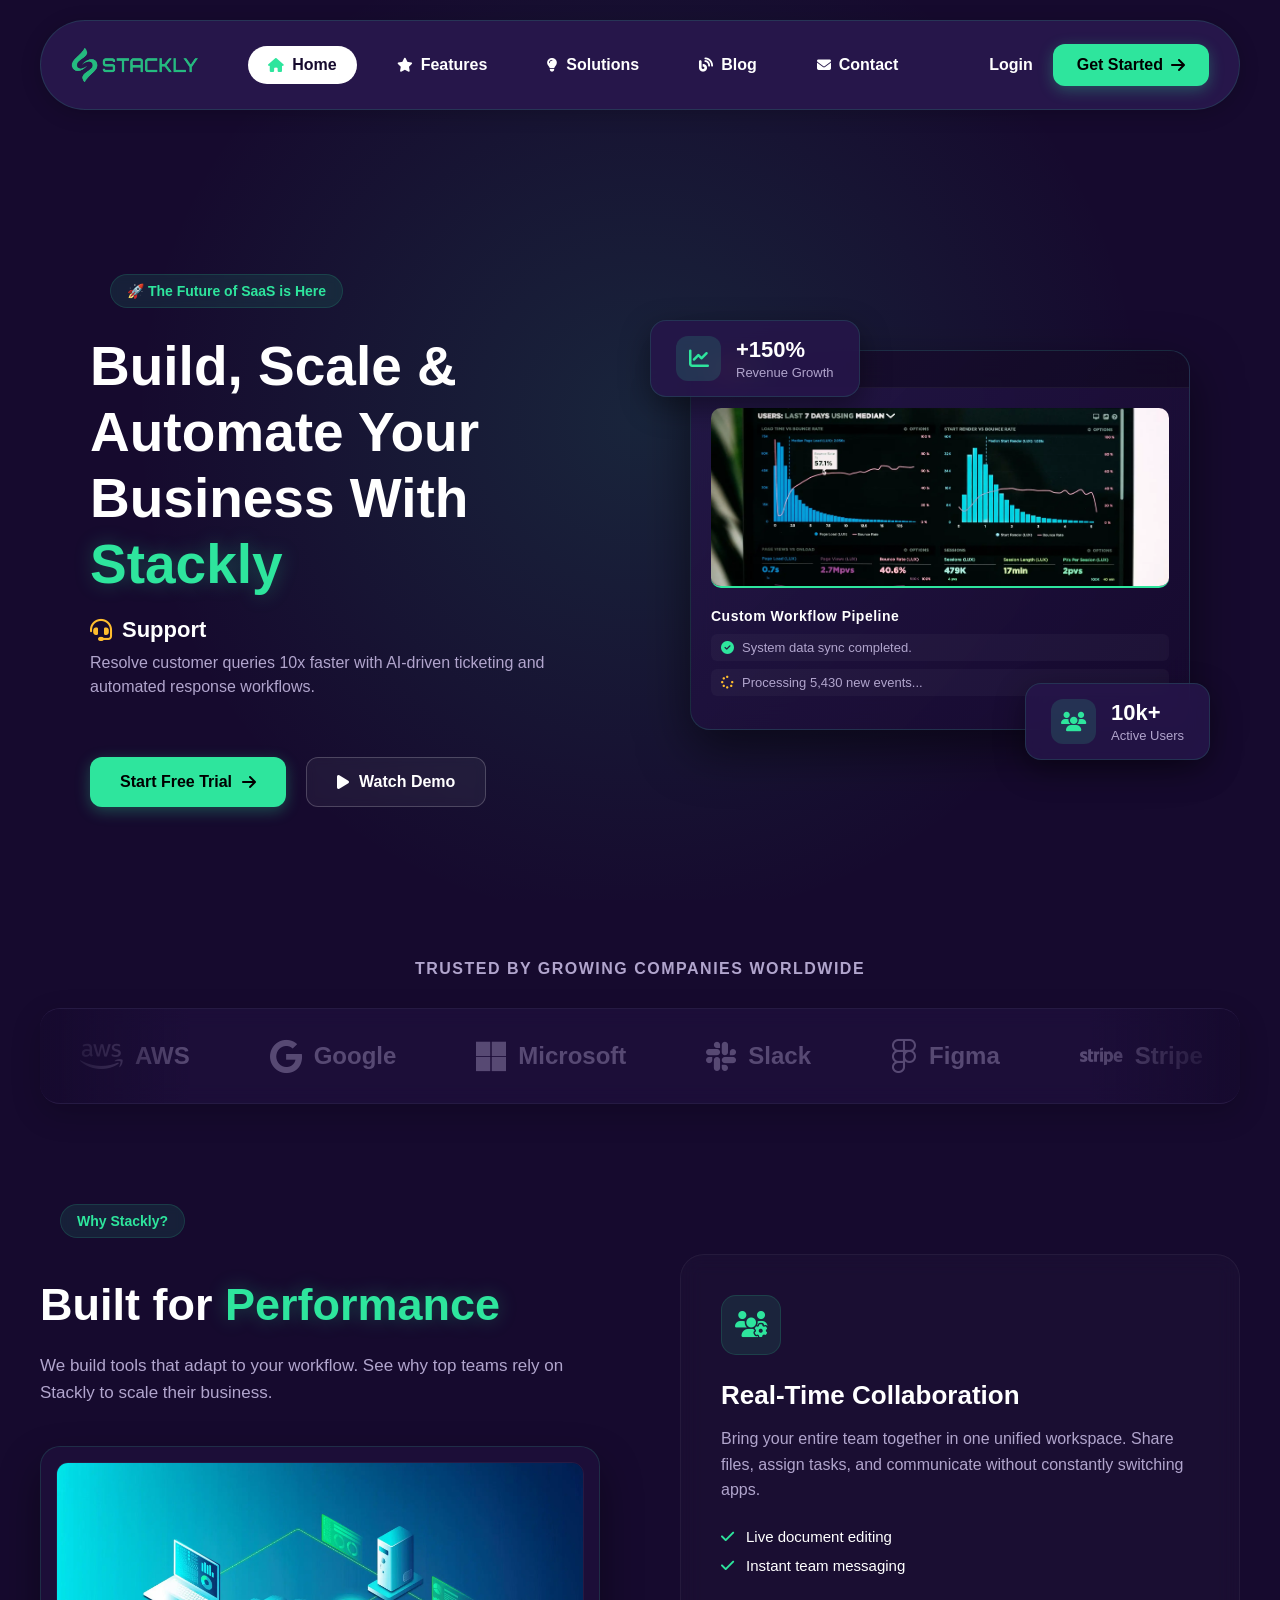
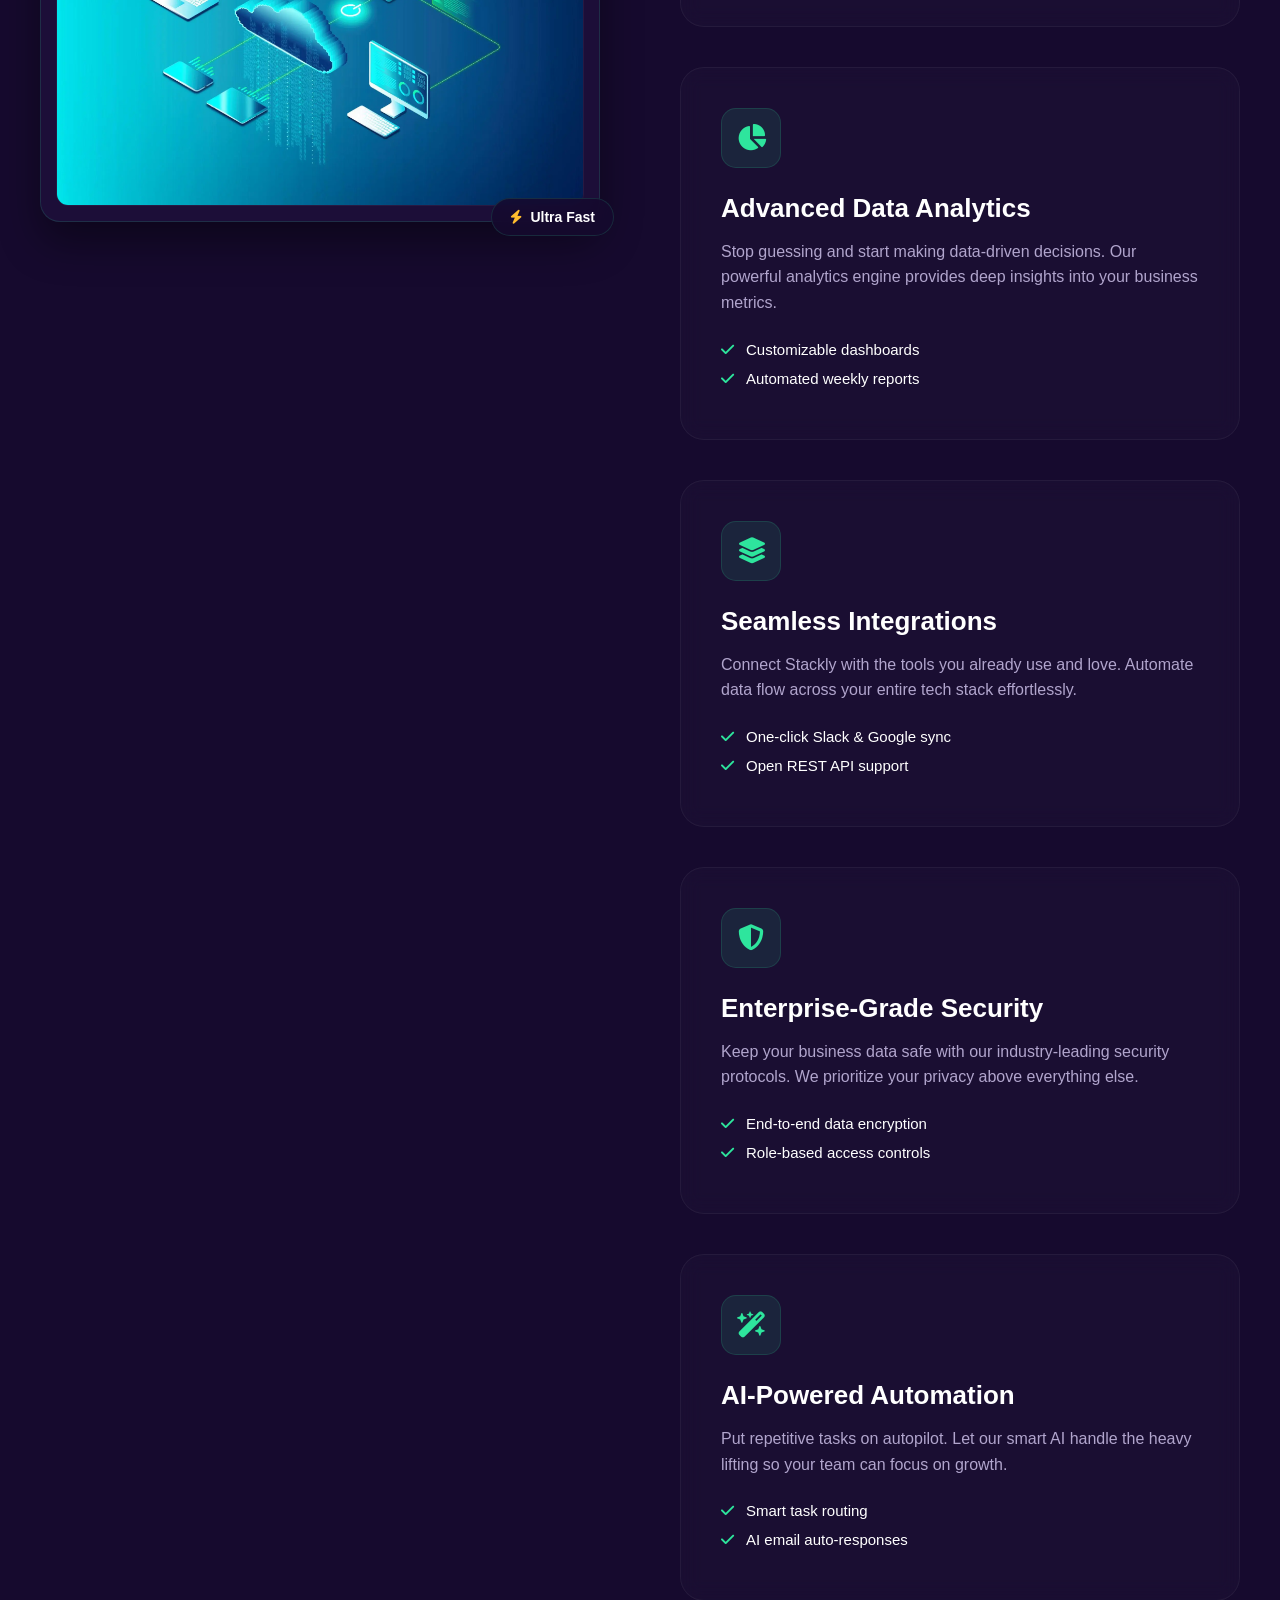
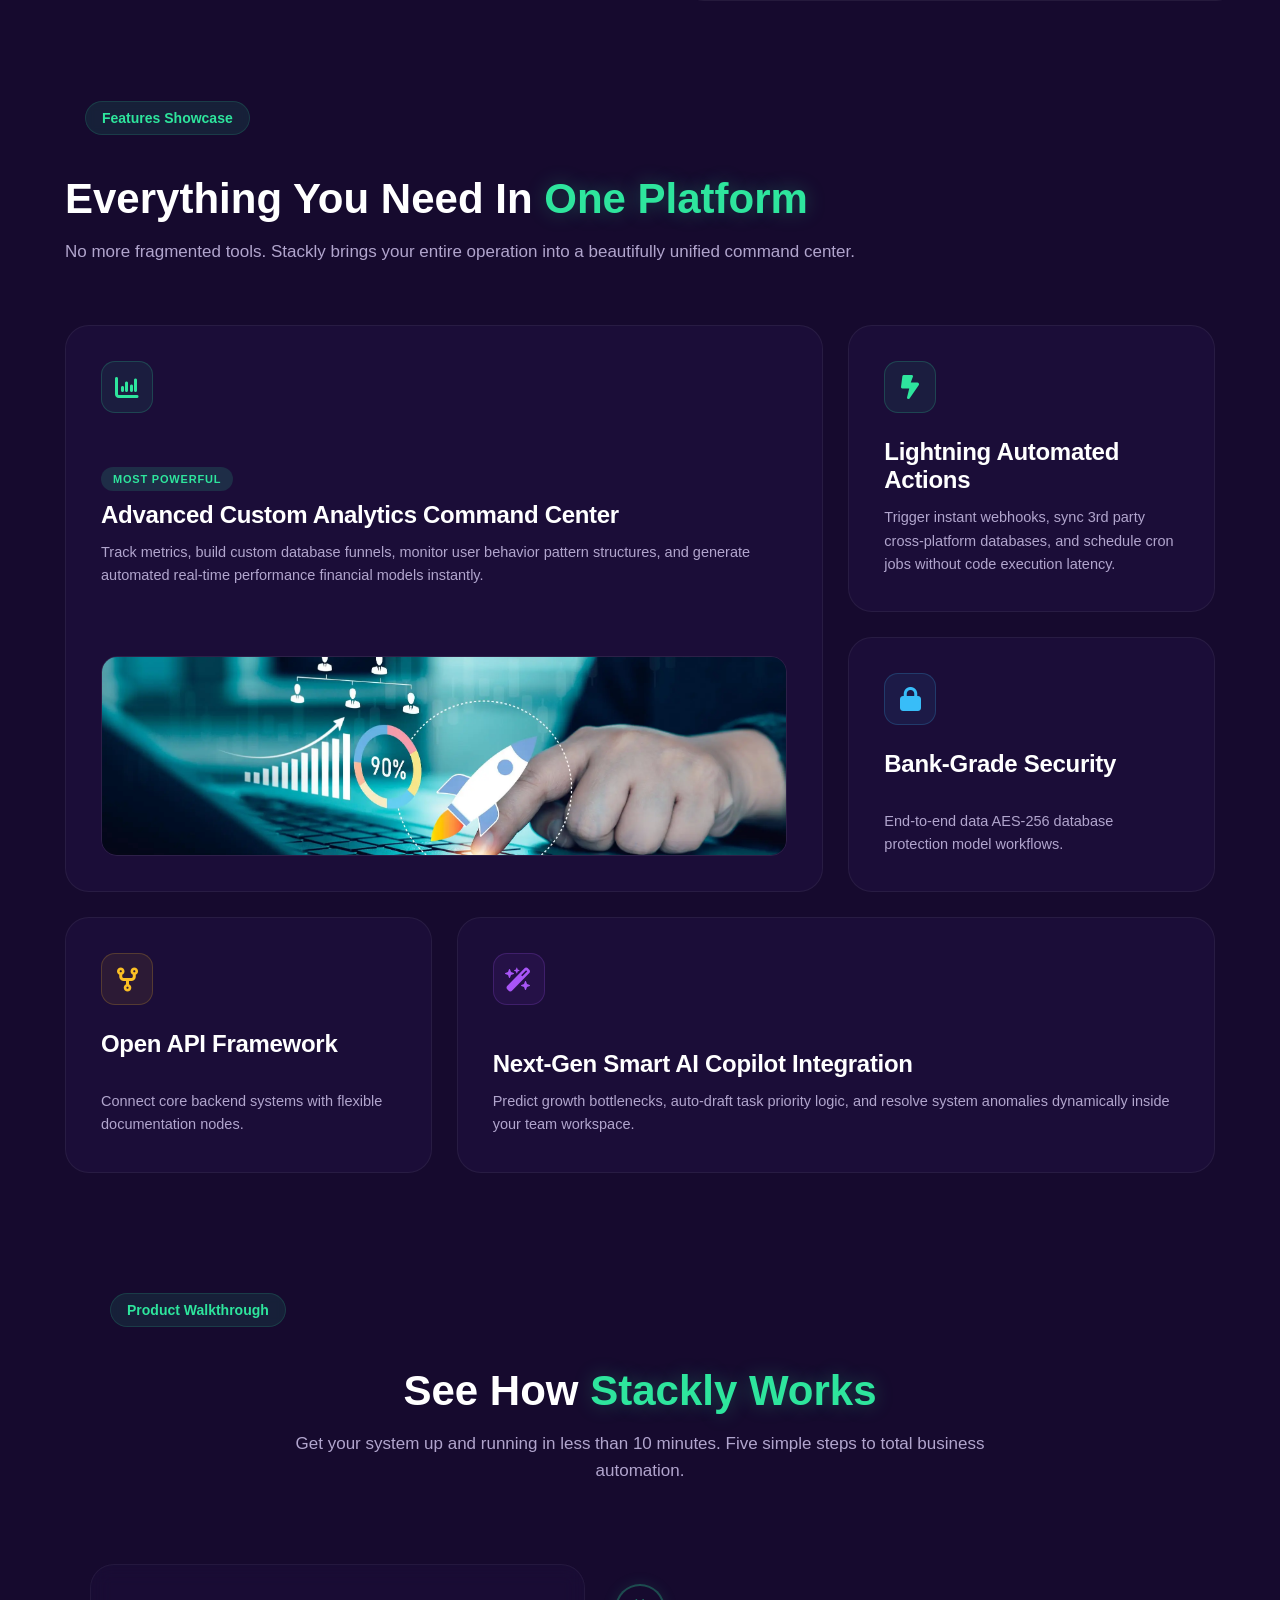
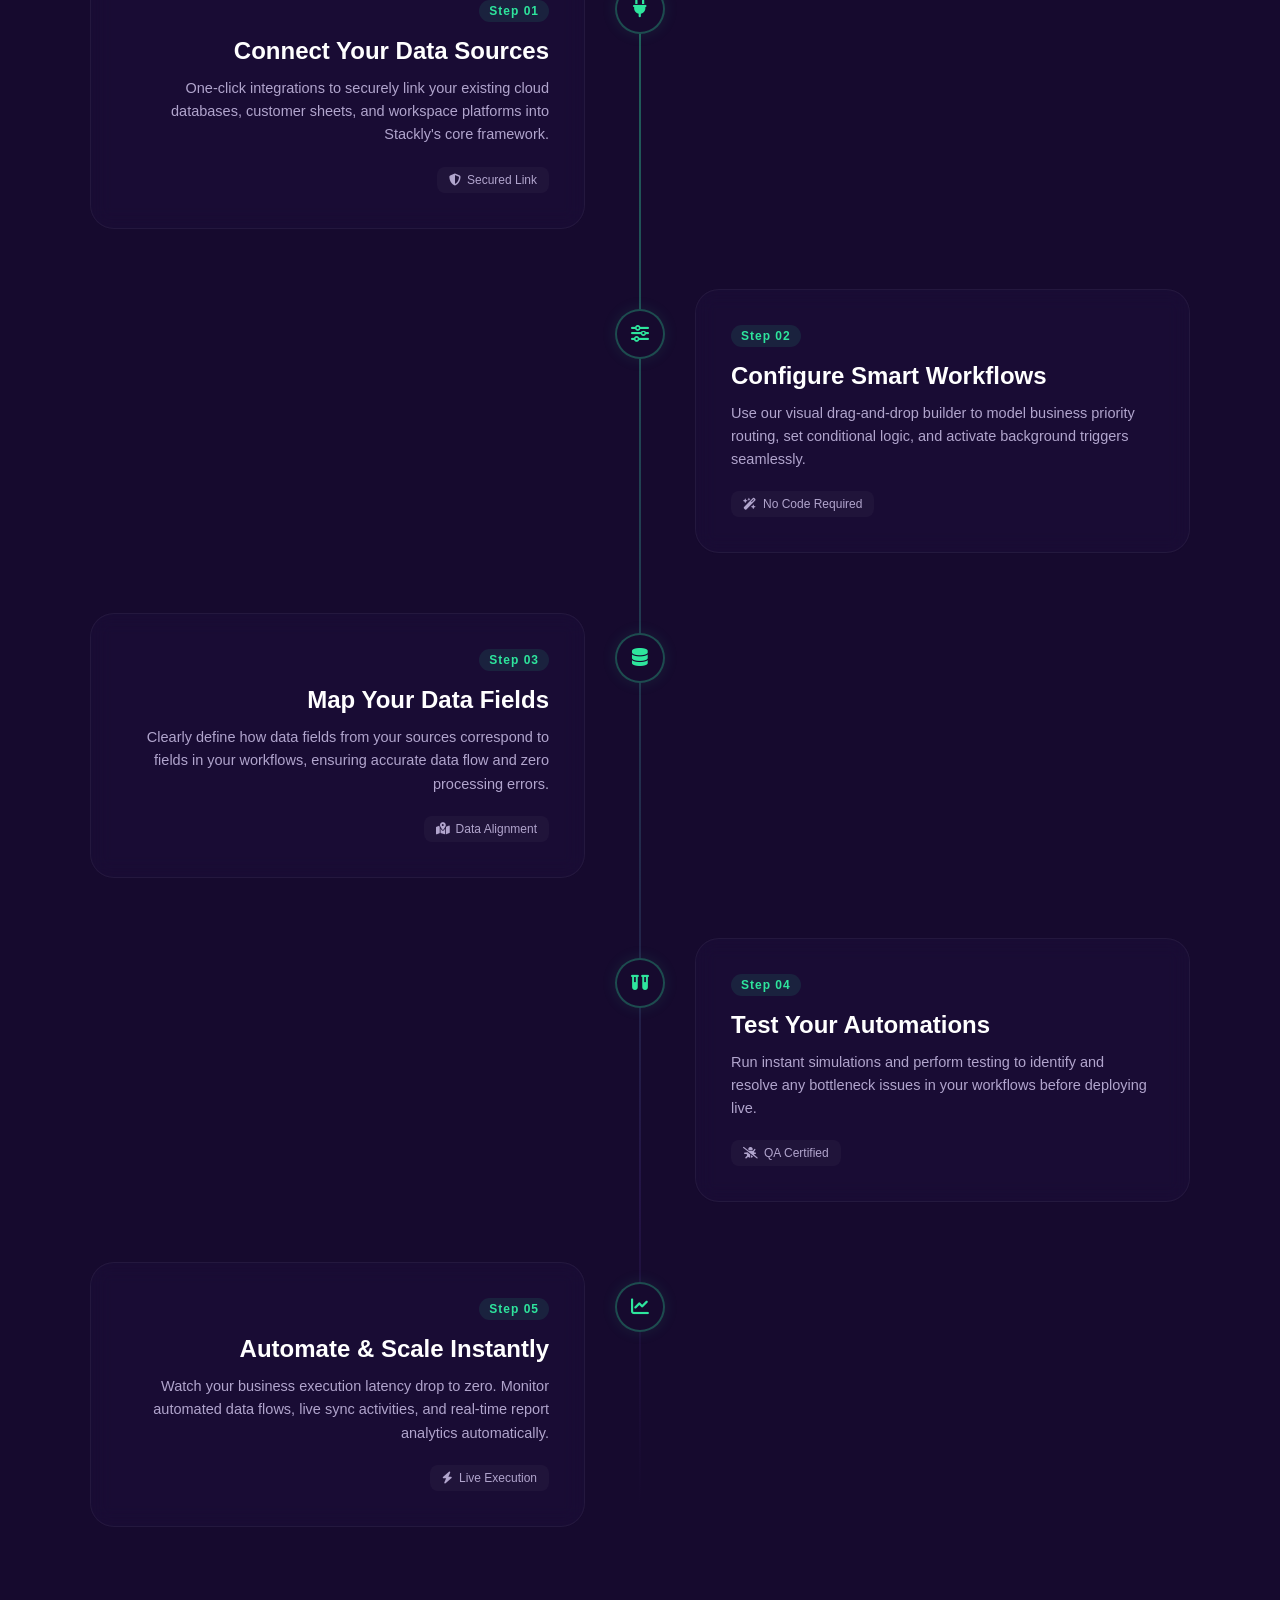
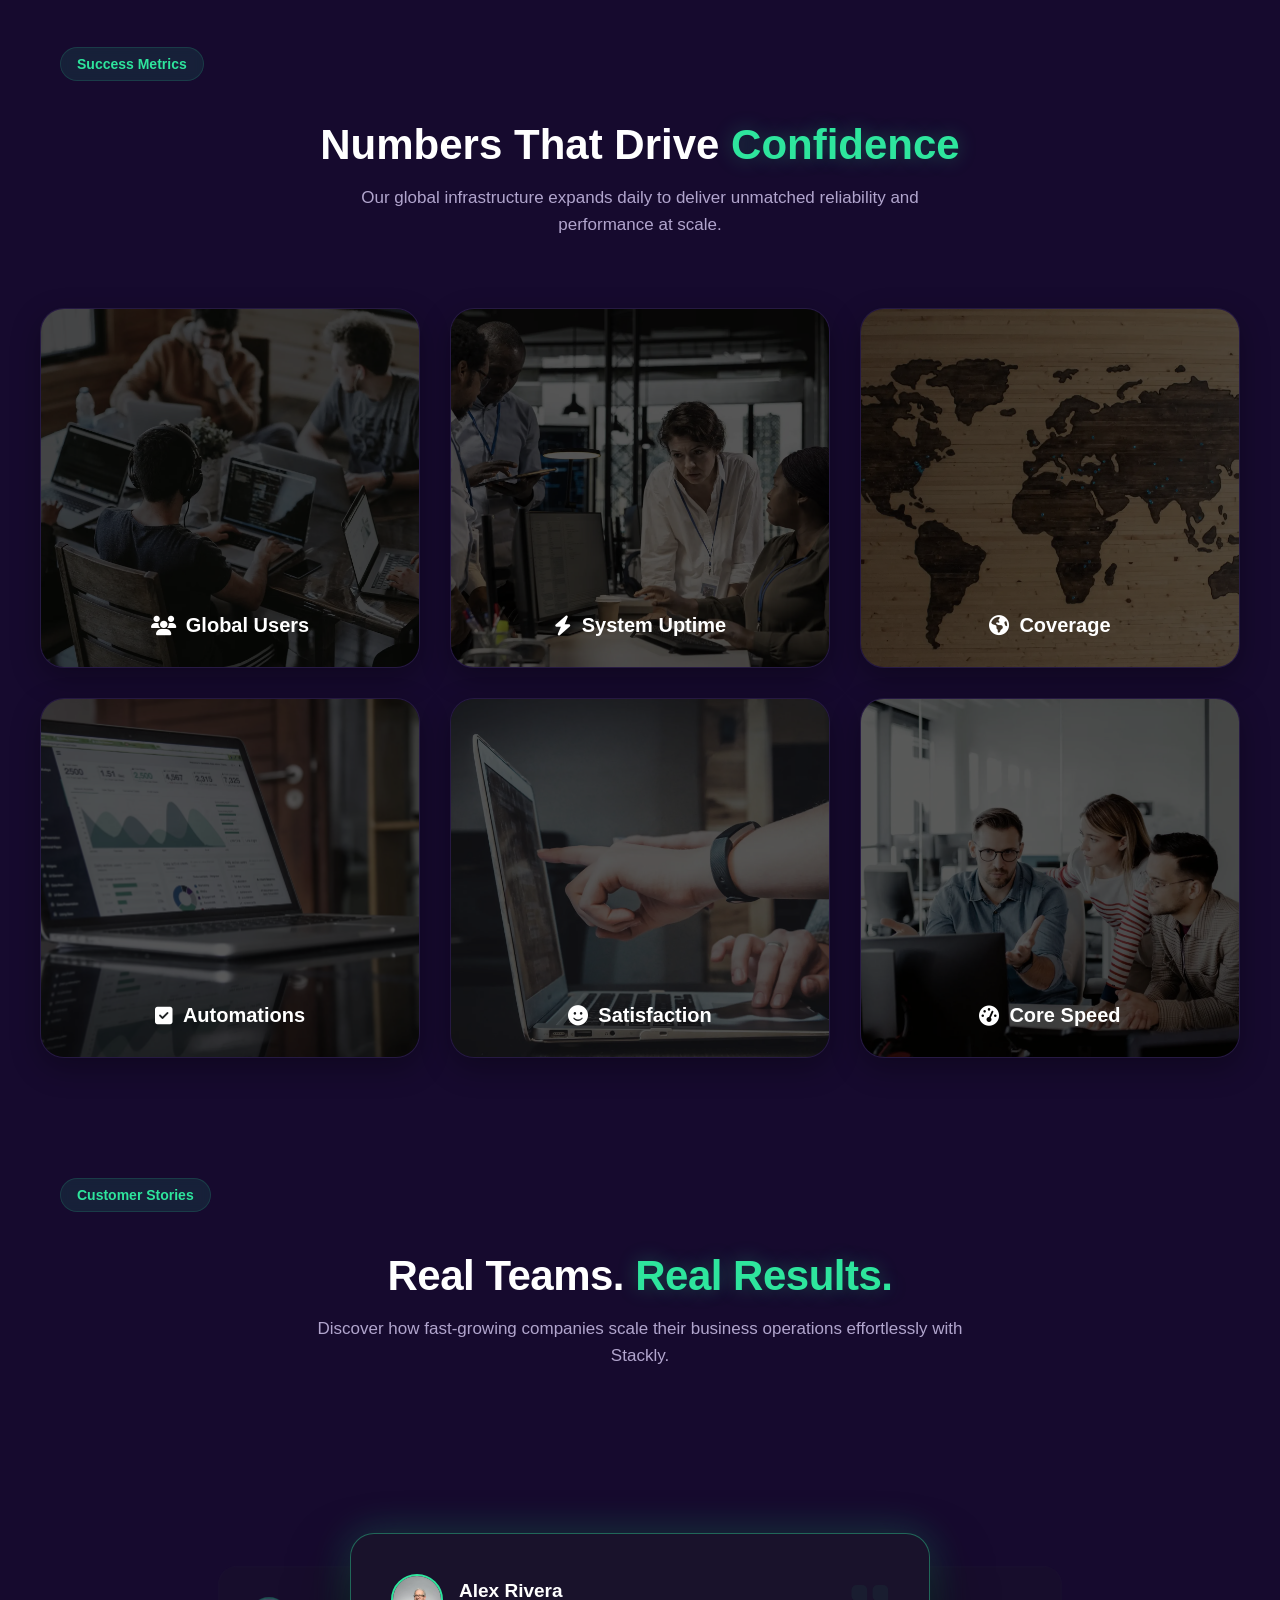
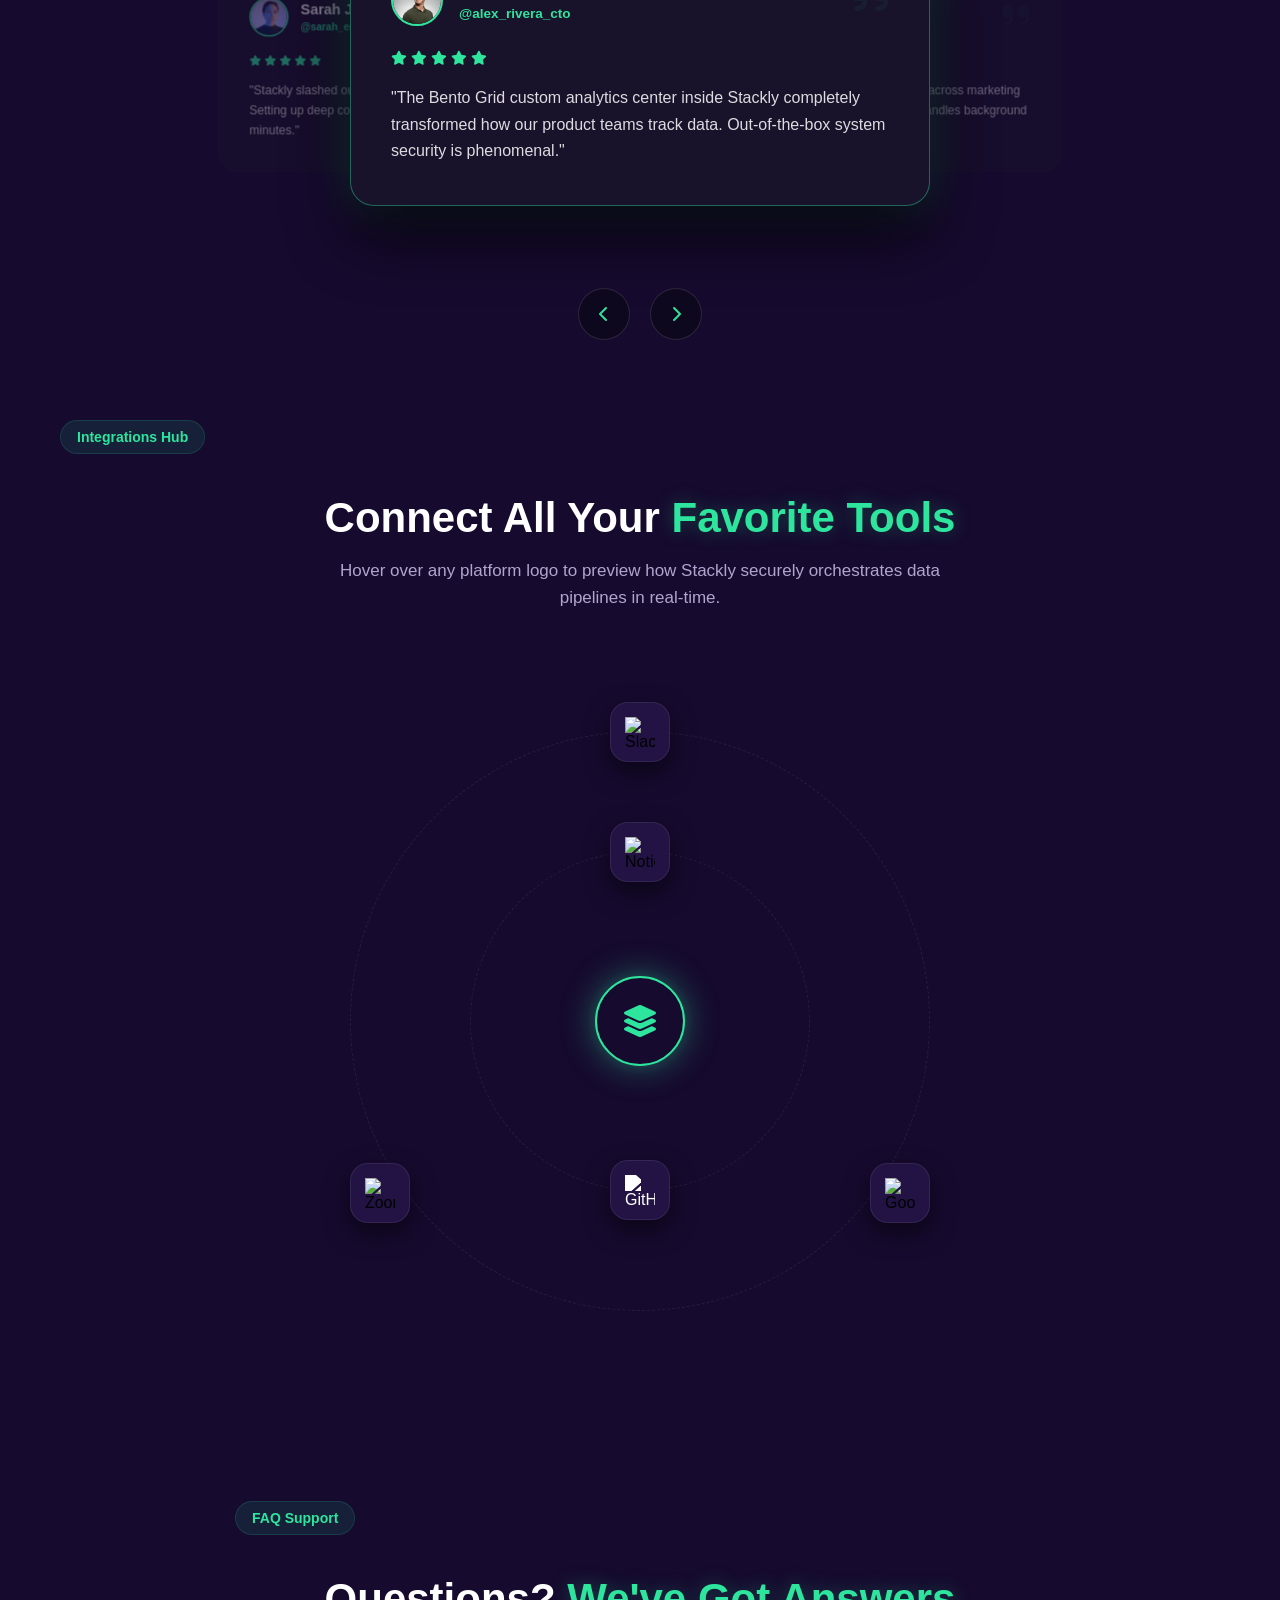
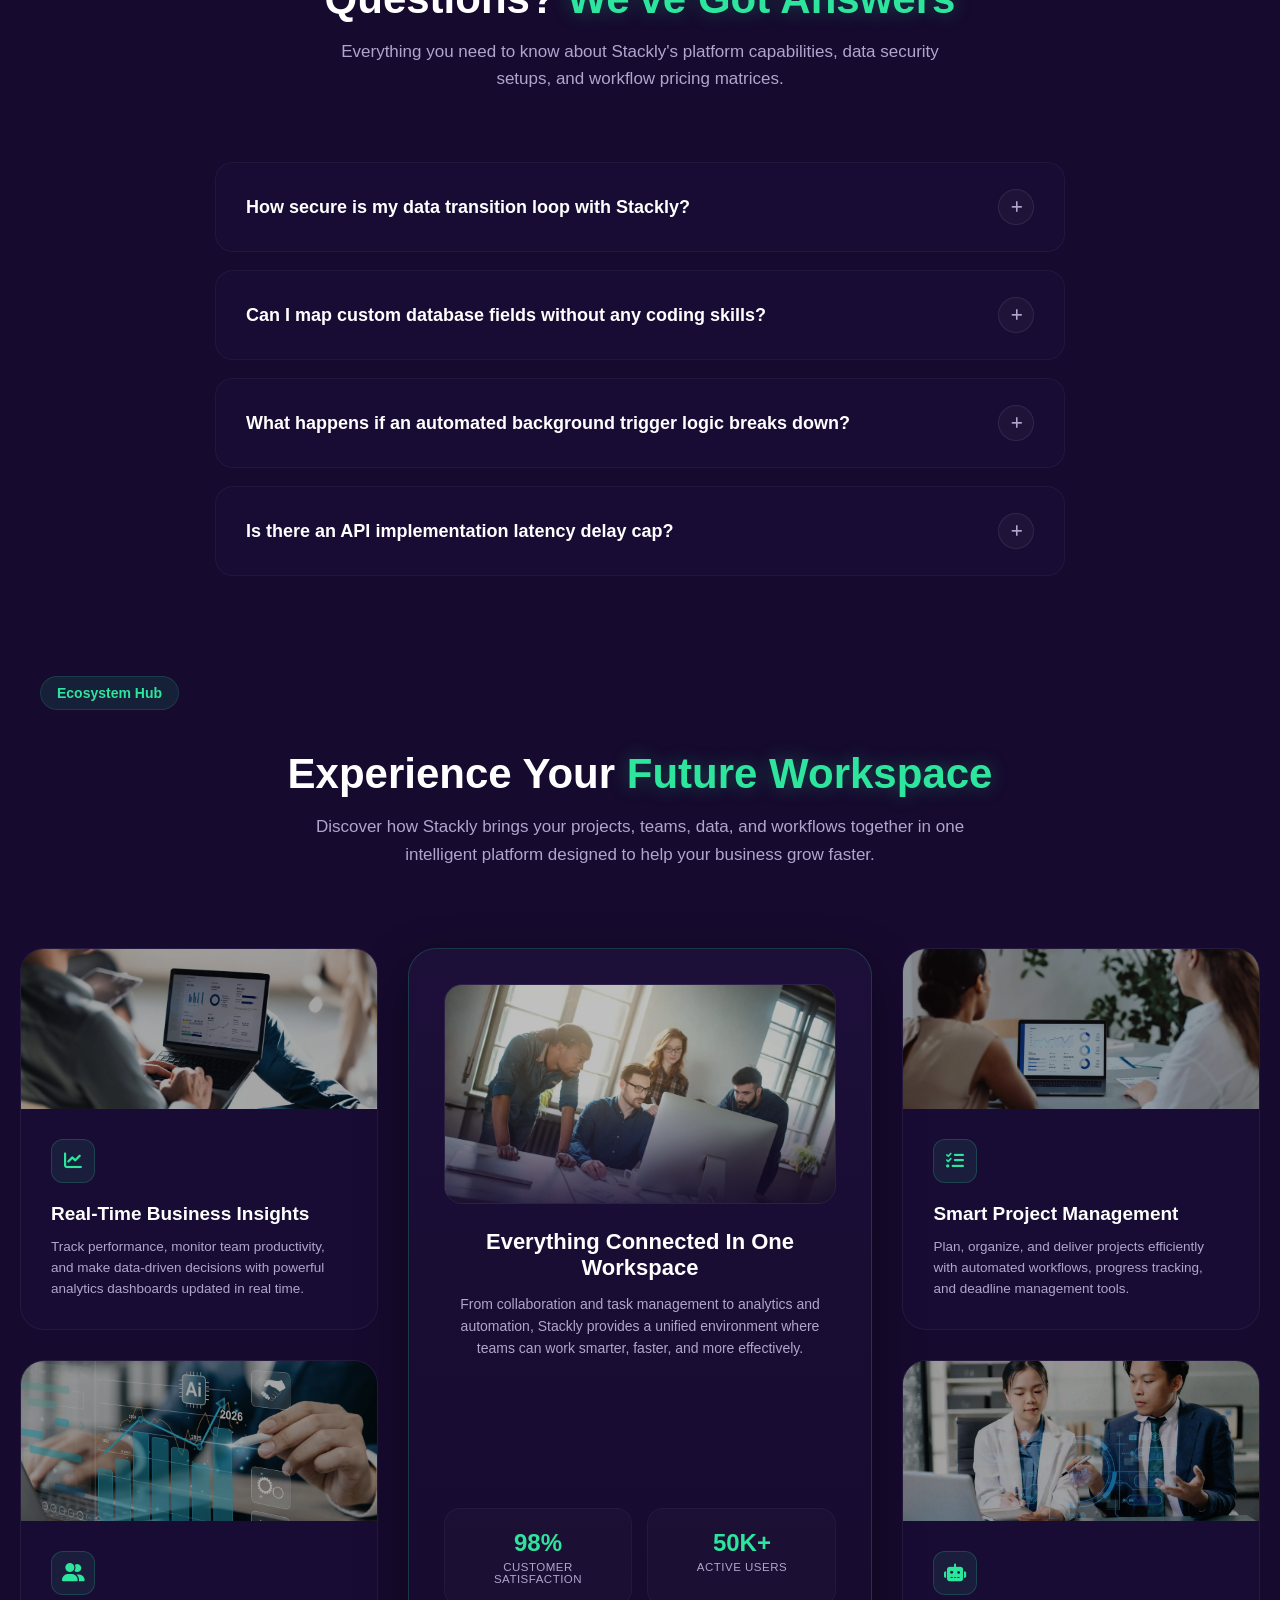
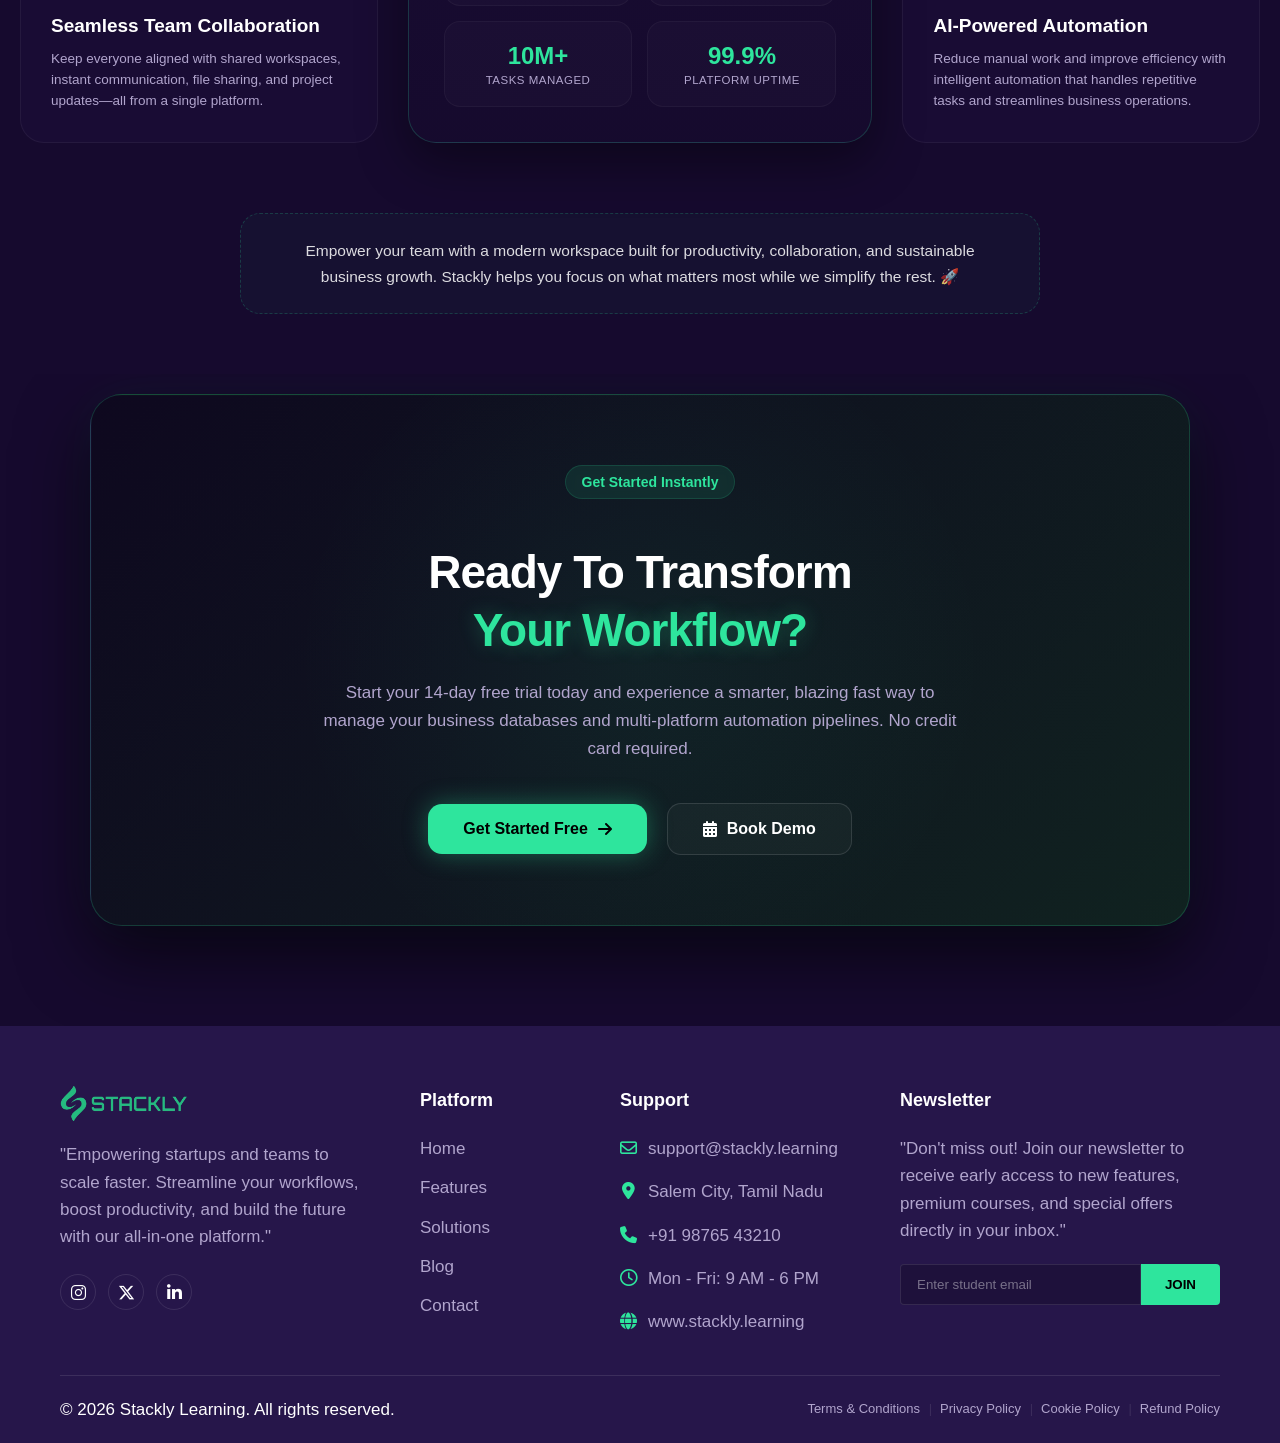
==== commit 5616b2ab: "saas" ====
--- a/index.html
+++ b/index.html
@@ -113,8 +113,8 @@
                 </div>
 
                 <div class="hero-buttons">
-                    <button class="primary-btn">Start Free Trial <i class="fa-solid fa-arrow-right"></i></button>
-                    <button class="secondary-btn"><i class="fa-solid fa-play"></i> Watch Demo</button>
+                    <button class="primary-btn" onclick="window.location.href='404page.html'">Start Free Trial <i class="fa-solid fa-arrow-right"></i></button>
+                    <button class="secondary-btn" onclick="window.location.href='404page.html'"><i class="fa-solid fa-play"></i> Watch Demo</button>
                 </div>
             </div>
 
@@ -126,7 +126,7 @@
                     </div>
                     <div class="mockup-body">
                         <div class="mockup-image-container">
-                            <img src="https://images.unsplash.com/photo-1551288049-bebda4e38f71?q=80&w=2070&auto=format&fit=crop"
+                            <img src="./asset/a1.webp"
                                 alt="Dashboard Analytics">
                         </div>
 
@@ -202,7 +202,7 @@
 
                     <div class="sticky-visual" data-aos="fade-up" data-aos-duration="1000">
                         <div class="glass-mockup">
-                            <img src="https://images.unsplash.com/photo-1551288049-bebda4e38f71?q=80&w=2070&auto=format&fit=crop"
+                            <img src="./asset/a2.webp"
                                 alt="Dashboard View">
                             <div class="floating-badge bottom-right">
                                 <i class="fa-solid fa-bolt" style="color: #FFBD2E;"></i> Ultra Fast
@@ -308,7 +308,7 @@
                                 and generate automated real-time performance financial models instantly.</p>
                         </div>
                         <div class="bento-visual-mini">
-                            <img src="https://images.unsplash.com/photo-1551288049-bebda4e38f71?q=80&w=2070&auto=format&fit=crop"
+                            <img src="./asset/a3.webp"
                                 alt="Advanced Analytics Dashboard">
                         </div>
                     </div>
@@ -451,7 +451,7 @@
 
                 <div class="metric-card" data-aos="fade-up" data-aos-duration="1000" data-aos-delay="100">
                     <div class="metric-cover-image">
-                        <img src="https://images.unsplash.com/photo-1522071820081-009f0129c71c?q=80&w=2070&auto=format&fit=crop"
+                        <img src="./asset/a4.webp"
                             alt="Global Teams Group">
                         <div class="image-overlay-title"><i class="fa-solid fa-users"></i> Global Users</div>
                     </div>
@@ -468,7 +468,7 @@
                 <div class="metric-card card-highlighted" data-aos="fade-up" data-aos-duration="1000"
                     data-aos-delay="200">
                     <div class="metric-cover-image">
-                        <img src="https://images.unsplash.com/photo-1451187580459-43490279c0fa?q=80&w=2072&auto=format&fit=crop"
+                        <img src="./asset/a5.webp"
                             alt="Server Infrastructure">
                         <div class="image-overlay-title"><i class="fa-solid fa-bolt"></i> System Uptime</div>
                     </div>
@@ -490,7 +490,7 @@
 
                 <div class="metric-card" data-aos="fade-up" data-aos-duration="1000" data-aos-delay="300">
                     <div class="metric-cover-image">
-                        <img src="https://images.unsplash.com/photo-1526778548025-fa2f459cd5c1?q=80&w=2033&auto=format&fit=crop"
+                        <img src="./asset/a7.webp"
                             alt="World Connectivity Map">
                         <div class="image-overlay-title"><i class="fa-solid fa-earth-americas"></i> Coverage</div>
                     </div>
@@ -506,7 +506,7 @@
 
                 <div class="metric-card" data-aos="fade-up" data-aos-duration="1000" data-aos-delay="100">
                     <div class="metric-cover-image">
-                        <img src="https://images.unsplash.com/photo-1460925895917-afdab827c52f?q=80&w=2015&auto=format&fit=crop"
+                        <img src="./asset/a8.webp"
                             alt="Automation Graphs">
                         <div class="image-overlay-title"><i class="fa-solid fa-square-check"></i> Automations</div>
                     </div>
@@ -522,7 +522,7 @@
 
                 <div class="metric-card" data-aos="fade-up" data-aos-duration="1000" data-aos-delay="200">
                     <div class="metric-cover-image">
-                        <img src="https://images.unsplash.com/photo-1516321318423-f06f85e504b3?q=80&w=2070&auto=format&fit=crop"
+                        <img src="./asset/a9.webp"
                             alt="Happy Customers">
                         <div class="image-overlay-title"><i class="fa-solid fa-face-smile"></i> Satisfaction</div>
                     </div>
@@ -538,7 +538,7 @@
 
                 <div class="metric-card" data-aos="fade-up" data-aos-duration="1000" data-aos-delay="300">
                     <div class="metric-cover-image">
-                        <img src="https://images.unsplash.com/photo-1618005182384-a83a8bd57fbe?q=80&w=2064&auto=format&fit=crop"
+                        <img src="./asset/a6.webp"
                             alt="Abstract Code Speed">
                         <div class="image-overlay-title"><i class="fa-solid fa-gauge-high"></i> Core Speed</div>
                     </div>
@@ -575,7 +575,7 @@
                         <div class="glass-slider-card">
                             <div class="card-top-identity">
                                 <div class="profile-image-frame">
-                                    <img src="https://images.unsplash.com/photo-1534528741775-53994a69daeb?q=80&w=200&auto=format&fit=crop"
+                                    <img src="./asset/c5.webp"
                                         alt="Sarah J.">
                                 </div>
                                 <div class="client-title-meta">
@@ -598,7 +598,7 @@
                         <div class="glass-slider-card">
                             <div class="card-top-identity">
                                 <div class="profile-image-frame">
-                                    <img src="https://images.unsplash.com/photo-1507003211169-0a1dd7228f2d?q=80&w=200&auto=format&fit=crop"
+                                    <img src="./asset/b6.webp"
                                         alt="Alex R.">
                                 </div>
                                 <div class="client-title-meta">
@@ -622,7 +622,7 @@
                         <div class="glass-slider-card">
                             <div class="card-top-identity">
                                 <div class="profile-image-frame">
-                                    <img src="https://images.unsplash.com/photo-1494790108377-be9c29b29330?q=80&w=200&auto=format&fit=crop"
+                                    <img src="./asset/b4.webp"
                                         alt="Elena R.">
                                 </div>
                                 <div class="client-title-meta">
@@ -646,7 +646,7 @@
                         <div class="glass-slider-card">
                             <div class="card-top-identity">
                                 <div class="profile-image-frame">
-                                    <img src="https://images.unsplash.com/photo-1500648767791-00dcc994a43e?q=80&w=200&auto=format&fit=crop"
+                                    <img src="./asset/c10.webp"
                                         alt="David K.">
                                 </div>
                                 <div class="client-title-meta">
@@ -706,7 +706,7 @@
                                 alt="Notion">
                         </div>
                         <div class="app-hover-preview-card">
-                            <img src="https://images.unsplash.com/photo-1618005182384-a83a8bd57fbe?q=80&w=400&auto=format&fit=crop"
+                            <img src="./asset/a2.webp"
                                 class="preview-card-img" alt="Notion Docs">
                             <div class="preview-card-body">
                                 <h4>Notion Core Sync</h4>
@@ -722,7 +722,7 @@
                                 alt="GitHub" class="invert-img">
                         </div>
                         <div class="app-hover-preview-card">
-                            <img src="https://images.unsplash.com/photo-1607799279861-4dd421887fb3?q=80&w=400&auto=format&fit=crop"
+                            <img src="./asset/a3.webp"
                                 class="preview-card-img" alt="GitHub Operations">
                             <div class="preview-card-body">
                                 <h4>GitHub Devops Loop</h4>
@@ -741,7 +741,7 @@
                             <img src="https://img.icons8.com/color/48/slack-new.png" alt="Slack">
                         </div>
                         <div class="app-hover-preview-card">
-                            <img src="https://images.unsplash.com/photo-1522071820081-009f0129c71c?q=80&w=400&auto=format&fit=crop"
+                            <img src="./asset/a9.webp"
                                 class="preview-card-img" alt="Slack Channels">
                             <div class="preview-card-body">
                                 <h4>Slack Instant Alerts</h4>
@@ -756,7 +756,7 @@
                             <img src="https://img.icons8.com/color/48/zoom.png" alt="Zoom">
                         </div>
                         <div class="app-hover-preview-card">
-                            <img src="https://images.unsplash.com/photo-1516321318423-f06f85e504b3?q=80&w=400&auto=format&fit=crop"
+                            <img src="./asset/a8.webp"
                                 class="preview-card-img" alt="Zoom Sync">
                             <div class="preview-card-body">
                                 <h4>Zoom API Gateway</h4>
@@ -772,7 +772,7 @@
                                 alt="Google Drive">
                         </div>
                         <div class="app-hover-preview-card">
-                            <img src="https://images.unsplash.com/photo-1460925895917-afdab827c52f?q=80&w=400&auto=format&fit=crop"
+                            <img src="./asset/a4.webp"
                                 class="preview-card-img" alt="Google Cloud">
                             <div class="preview-card-body">
                                 <h4>Google Assets Flow</h4>
@@ -881,7 +881,7 @@
 
                     <div class="bento-showcase-card" data-aos="fade-right" data-aos-delay="100">
                         <div class="card-image-slot">
-                            <img src="https://images.unsplash.com/photo-1551288049-bebda4e38f71?q=80&w=600&auto=format&fit=crop"
+                            <img src="./asset/d1.webp"
                                 alt="Real-Time Business Insights">
                         </div>
                         <div class="card-text-slot">
@@ -894,7 +894,7 @@
 
                     <div class="bento-showcase-card" data-aos="fade-right" data-aos-delay="200">
                         <div class="card-image-slot">
-                            <img src="https://images.unsplash.com/photo-1522071820081-009f0129c71c?q=80&w=600&auto=format&fit=crop"
+                            <img src="./asset/d2.webp"
                                 alt="Seamless Team Collaboration">
                         </div>
                         <div class="card-text-slot">
@@ -908,7 +908,7 @@
 
                 <div class="bento-center-hub-card" data-aos="zoom-in" data-aos-delay="300">
                     <div class="center-preview-window">
-                        <img src="https://images.unsplash.com/photo-1460925895917-afdab827c52f?q=80&w=800&auto=format&fit=crop"
+                        <img src="./asset/d3.webp"
                             alt="Stackly Unified Dashboard">
                         <div class="center-glow-overlay"></div>
                     </div>
@@ -942,7 +942,7 @@
 
                     <div class="bento-showcase-card" data-aos="fade-left" data-aos-delay="100">
                         <div class="card-image-slot">
-                            <img src="https://images.unsplash.com/photo-1542744094-3a31f103e35f?q=80&w=600&auto=format&fit=crop"
+                            <img src="./asset/d4.webp"
                                 alt="Smart Project Management">
                         </div>
                         <div class="card-text-slot">
@@ -955,7 +955,7 @@
 
                     <div class="bento-showcase-card" data-aos="fade-left" data-aos-delay="200">
                         <div class="card-image-slot">
-                            <img src="https://images.unsplash.com/photo-1618005182384-a83a8bd57fbe?q=80&w=600&auto=format&fit=crop"
+                            <img src="./asset/d5.webp"
                                 alt="AI-Powered Automation">
                         </div>
                         <div class="card-text-slot">
@@ -999,8 +999,8 @@
                         automation pipelines. No credit card required.</p>
 
                     <div class="cta-action-buttons-group" data-aos="fade-up" data-aos-delay="500">
-                        <a href="#" class="primary-cta-btn">Get Started Free <i class="fa-solid fa-arrow-right"></i></a>
-                        <a href="#" class="secondary-cta-btn"><i class="fa-solid fa-calendar-days"></i> Book Demo</a>
+                        <a href="404page.html" class="primary-cta-btn">Get Started Free <i class="fa-solid fa-arrow-right"></i></a>
+                        <a href="404page.html" class="secondary-cta-btn"><i class="fa-solid fa-calendar-days"></i> Book Demo</a>
                     </div>
                 </div>
             </div>
@@ -1021,9 +1021,9 @@
                         and build the future with our all-in-one platform."
                     </p>
                     <div class="social-icons">
-                        <a href="#" class="social-icon"><i class="fa-brands fa-instagram"></i></a>
-                        <a href="#" class="social-icon"><i class="fa-brands fa-x-twitter"></i></a>
-                        <a href="#" class="social-icon"><i class="fa-brands fa-linkedin-in"></i></a>
+                        <a href="404page.html" class="social-icon"><i class="fa-brands fa-instagram"></i></a>
+                        <a href="404page.html" class="social-icon"><i class="fa-brands fa-x-twitter"></i></a>
+                        <a href="404page.html" class="social-icon"><i class="fa-brands fa-linkedin-in"></i></a>
                     </div>
                 </div>
 
@@ -1031,10 +1031,10 @@
                     <h4 class="footer-heading">Platform</h4>
                     <ul class="footer-links">
                         <li><a href="index.html">Home</a></li>
-                        <li><a href="#">Features</a></li>
-                        <li><a href="#">Solutions</a></li>
-                        <li><a href="#">Blog</a></li>
-                        <li><a href="#">Contact</a></li>
+                        <li><a href="feature.html">Features</a></li>
+                        <li><a href="solution.html">Solutions</a></li>
+                        <li><a href="blog.html">Blog</a></li>
+                        <li><a href="contact.html">Contact</a></li>
                     </ul>
                 </div>
 
@@ -1083,10 +1083,10 @@
             <div class="footer-bottom">
                 <p class="copyright">© 2026 Stackly Learning. All rights reserved.</p>
                 <div class="bottom-links">
-                    <a href="#">Terms & Conditions</a>
-                    <a href="#">Privacy Policy</a>
-                    <a href="#">Cookie Policy</a>
-                    <a href="#">Refund Policy</a>
+                    <a href="404page.html">Terms & Conditions</a>
+                    <a href="404page.html">Privacy Policy</a>
+                    <a href="404page.html">Cookie Policy</a>
+                    <a href="404page.html">Refund Policy</a>
                 </div>
             </div>
 
--- a/style.css
+++ b/style.css
@@ -16,7 +16,7 @@
 
 .hero-section {
   position: relative;
-  padding: 180px 20px 100px; /* Top padding to clear the fixed navbar */
+  padding: 180px 20px 0; /* Top padding to clear the fixed navbar */
   min-height: 100vh;
   display: flex;
   align-items: center;
@@ -437,7 +437,7 @@
 .dynamic-features-wrapper {
   height: 100px; /* Layout jump aagama irukka fixed height */
   position: relative;
-  margin-bottom: 30px;
+  margin-bottom: 40px;
 }
 
 .dynamic-feature {
@@ -674,7 +674,7 @@
 /* ========================================== */
 
 .sticky-features-section {
-  padding: 120px 20px;
+  padding: 40px 20px;
   background-color: var(--bg-color);
   position: relative;
   width: 100%;
@@ -894,11 +894,12 @@
     right: 10px;
     bottom: -10px;
   }
+
 }
 
 @media (max-width: 480px) {
   .sticky-container {
-    padding: 0 15px !important; /* Tight wrap for compact screen sizing */
+    padding: 0 2px !important; /* Tight wrap for compact screen sizing */
   }
 
   .sticky-content-wrapper .section-title {
@@ -919,7 +920,7 @@
 /* ========================================== */
 
 .features-showcase-section {
-  padding: 120px 20px;
+  padding: 60px 20px;
   background-color: var(--bg-color);
   position: relative;
   overflow: hidden;
@@ -1162,7 +1163,7 @@
 /* ========================================== */
 
 .walkthrough-section {
-  padding: 120px 20px;
+  padding: 60px 20px;
   background-color: var(--bg-color);
   position: relative;
   overflow: hidden;
@@ -1351,8 +1352,8 @@
   }
 
   .timeline-content {
-    width: calc(100% - 80px);
-    margin-left: 80px !important;
+    width: calc(100%);
+    margin-left: 42px !important;
     margin-right: 0 !important;
     text-align: left !important;
     align-items: flex-start !important;
@@ -1384,7 +1385,7 @@
 /* ========================================== */
 
 .metrics-section {
-  padding: 120px 20px;
+  padding: 60px 20px;
   background-color: var(--bg-color);
   position: relative;
   overflow: hidden;
@@ -1662,7 +1663,7 @@
 /* ========================================== */
 
 .testimonials-slider-section {
-  padding: 120px 20px;
+  padding: 60px 20px;
   background-color: var(--bg-color);
   position: relative;
   overflow: hidden;
@@ -1753,7 +1754,7 @@
 /* ========================================== */
 
 .testimonials-slider-section {
-  padding: 120px 20px;
+  padding: 60px 20px;
   background-color: var(--bg-color);
   position: relative;
   overflow: hidden;
@@ -2115,7 +2116,7 @@
 /* ========================================== */
 
 .integrations-section {
-  padding: 120px 20px;
+  padding: 60px 20px;
   background-color: var(--bg-color);
   position: relative;
   overflow: hidden;
@@ -2449,8 +2450,8 @@
     height: 170px;
   }
   .orbit-ring.outer-ring {
-    width: 310px;
-    height: 310px;
+    width: 242px;
+    height: 242px;
   }
   .orbit-center-core {
     width: 70px;
@@ -2499,7 +2500,7 @@
 /* ========================================== */
 
 .faq-section {
-  padding: 120px 20px;
+  padding: 60px 20px;
   background-color: var(--bg-color);
   position: relative;
   overflow: hidden;
@@ -2901,7 +2902,7 @@
   }
 
   .cta-glow-card {
-    padding: 50px 24px;
+    padding: 33px 8px;
     border-radius: 24px;
   }
 
@@ -2933,7 +2934,7 @@
 /* ========================================== */
 
 .workspace-showcase-section {
-  padding: 120px 20px;
+  padding: 60px 20px;
   background-color: var(--bg-color);
   position: relative;
   overflow: hidden;
--- a/common.css
+++ b/common.css
@@ -1,8 +1,4 @@
-/* ========================================== */
-/* style.css */
-/* ========================================== */
-
-/* Color Palette Variables - Dark SaaS Theme */
+
 :root {
   --primary-violet: #ffffff;
   --dark-violet: #2ee59d;
@@ -10,7 +6,7 @@
   --primary-green: #2ee59d;
   --dark-green-hover: #22c583;
 
-  --bg-color: #160a2e; /* Deep Dark Violet */
+  --bg-color: #160a2e; 
   --text-dark: #ffffff;
   --text-secondary: #b1a5cd;
   --border-color: rgba(46, 229, 157, 0.15);
@@ -27,12 +23,10 @@
   background-color: var(--bg-color);
 }
 
-/* Prevent scroll when menu is open */
 body.no-scroll {
   overflow: hidden;
 }
 
-/* --- Navbar Wrapper --- */
 .navbar-wrapper {
   position: fixed;
   top: 0;
@@ -55,7 +49,6 @@
   border: 1px solid var(--border-color);
 }
 
-/* --- Navbar Container --- */
 .navbar-container {
   max-width: 1200px;
   margin: 0 auto;
@@ -71,38 +64,34 @@
   transition: all 0.4s ease;
 }
 
-/* --- Logo Section --- */
-/* --- Logo Section --- */
 .nav-logo-section {
   display: flex;
   align-items: center;
   justify-content: center;
-  z-index: 1001; /* Mobile menu overlay-ku mela theriya */
+  z-index: 1001; 
 }
 
 .nav-logo-section a {
-  text-decoration: none; /* Link underline-a remove panna */
+  text-decoration: none; 
   display: flex;
   align-items: center;
 }
 
 .logo {
-  height: 35px; /* Unga thevaikku yetpa idhai mathikonga (e.g., 40px, 50px) */
-  width: auto; /* Aspect ratio-a maintain panna */
-  object-fit: contain; /* Image stretch aagama irukka */
-  transition: transform 0.3s ease; /* Hover aagum pothu smooth-a vara */
+  height: 35px; 
+  width: auto; 
+  object-fit: contain;
+  transition: transform 0.3s ease; 
   cursor: pointer;
 }
 
-/* Logo Hover Effect (Optional) */
 .logo:hover {
-  transform: scale(1.05); /* Hover pannum pothu light-a perusaaga */
-}
-
-/* Mobile Responsive */
+  transform: scale(1.05); 
+}
+
 @media (max-width: 768px) {
   .logo {
-    height: 35px; /* Mobile-la konjam chinna size-la theriya */
+    height: 35px;
   }
 }
 
@@ -113,13 +102,11 @@
   margin-top: 2px;
 }
 
-/* --- Navigation Links --- */
 .nav-links {
   display: flex;
   gap: 20px;
   list-style: none;
   align-items: center;
-  /* margin-right: 40px; */
 }
 
 .nav-item {
@@ -339,7 +326,7 @@
   background-color: #26164a;
   color: #b1a5cd;
   padding: 60px 0 20px;
-  font-size: 14px;
+  font-size: 17px;
   line-height: 1.6;
 }
 
@@ -625,4 +612,7 @@
     border-radius: 6px !important;
     width: 100%; /* Button takes full width */
   }
+    .navbar-wrapper.scrolled{
+    padding: 0px;   
+  }
 }
